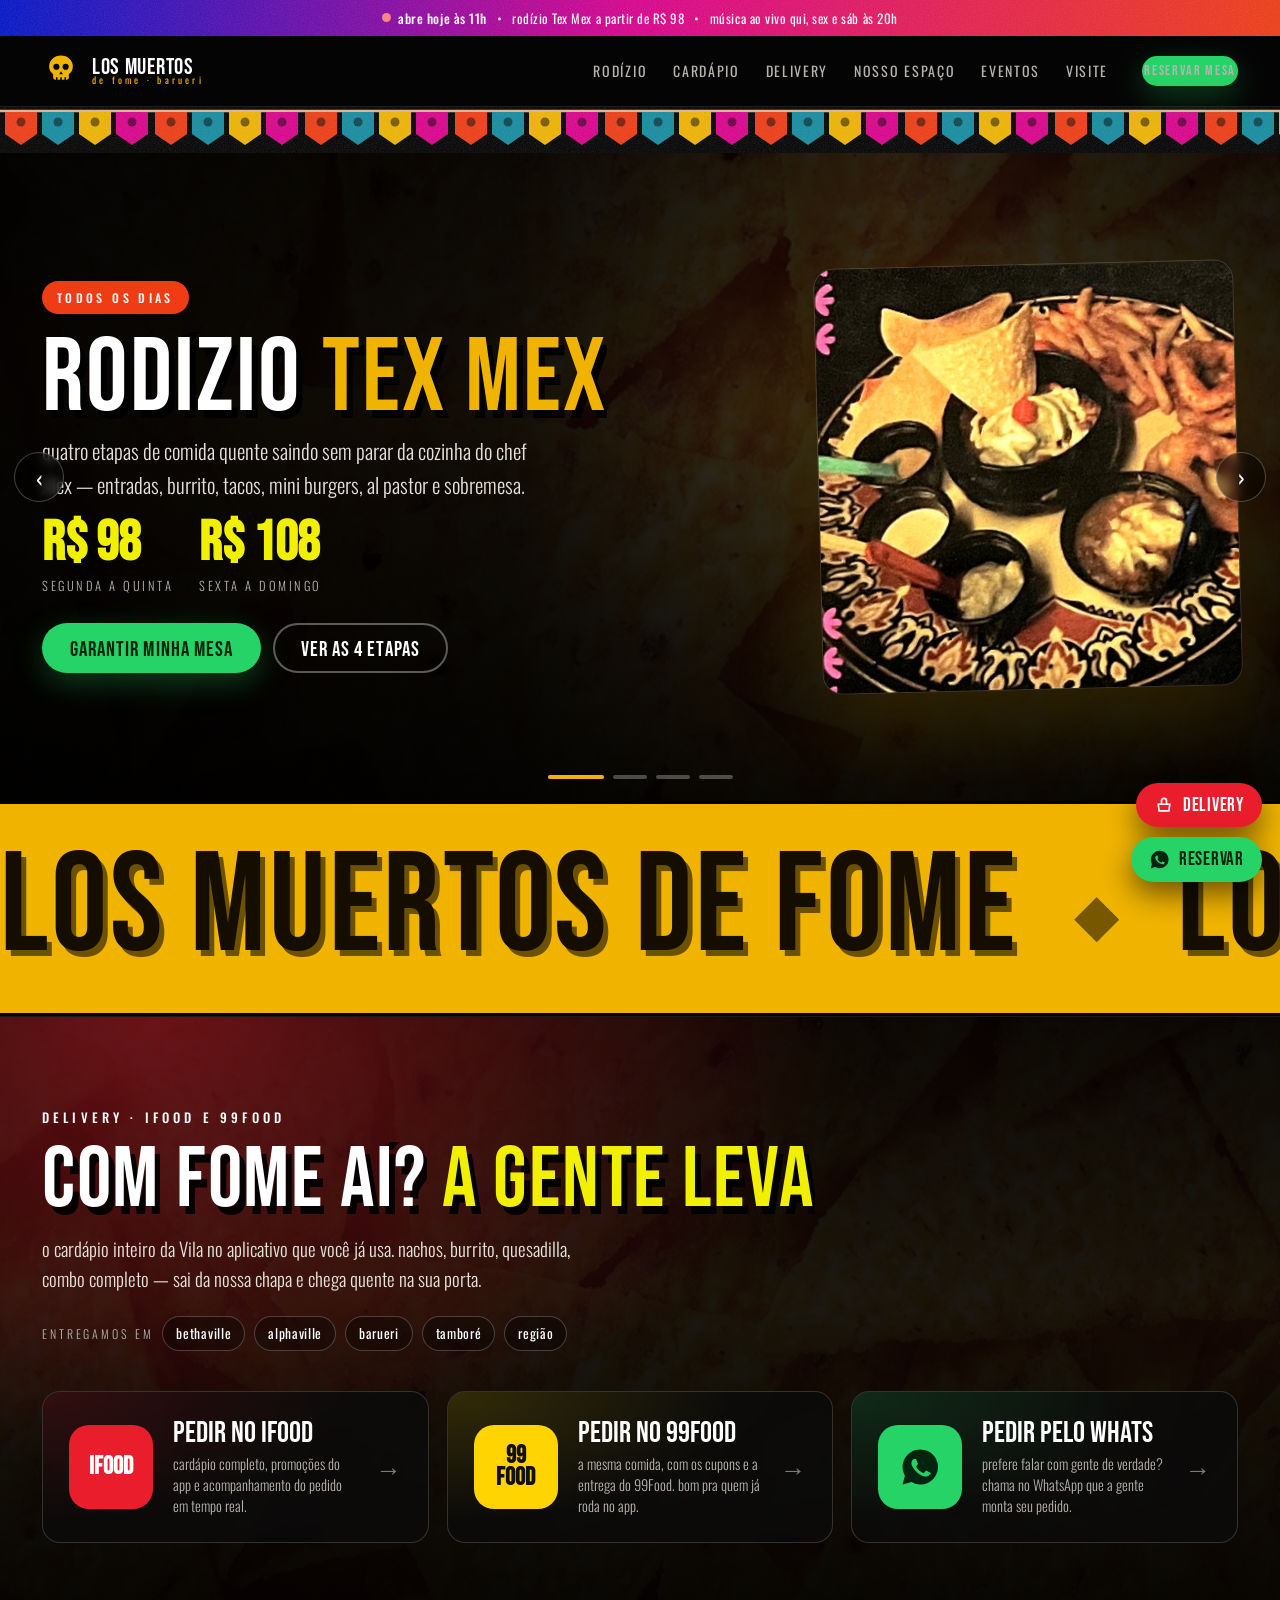
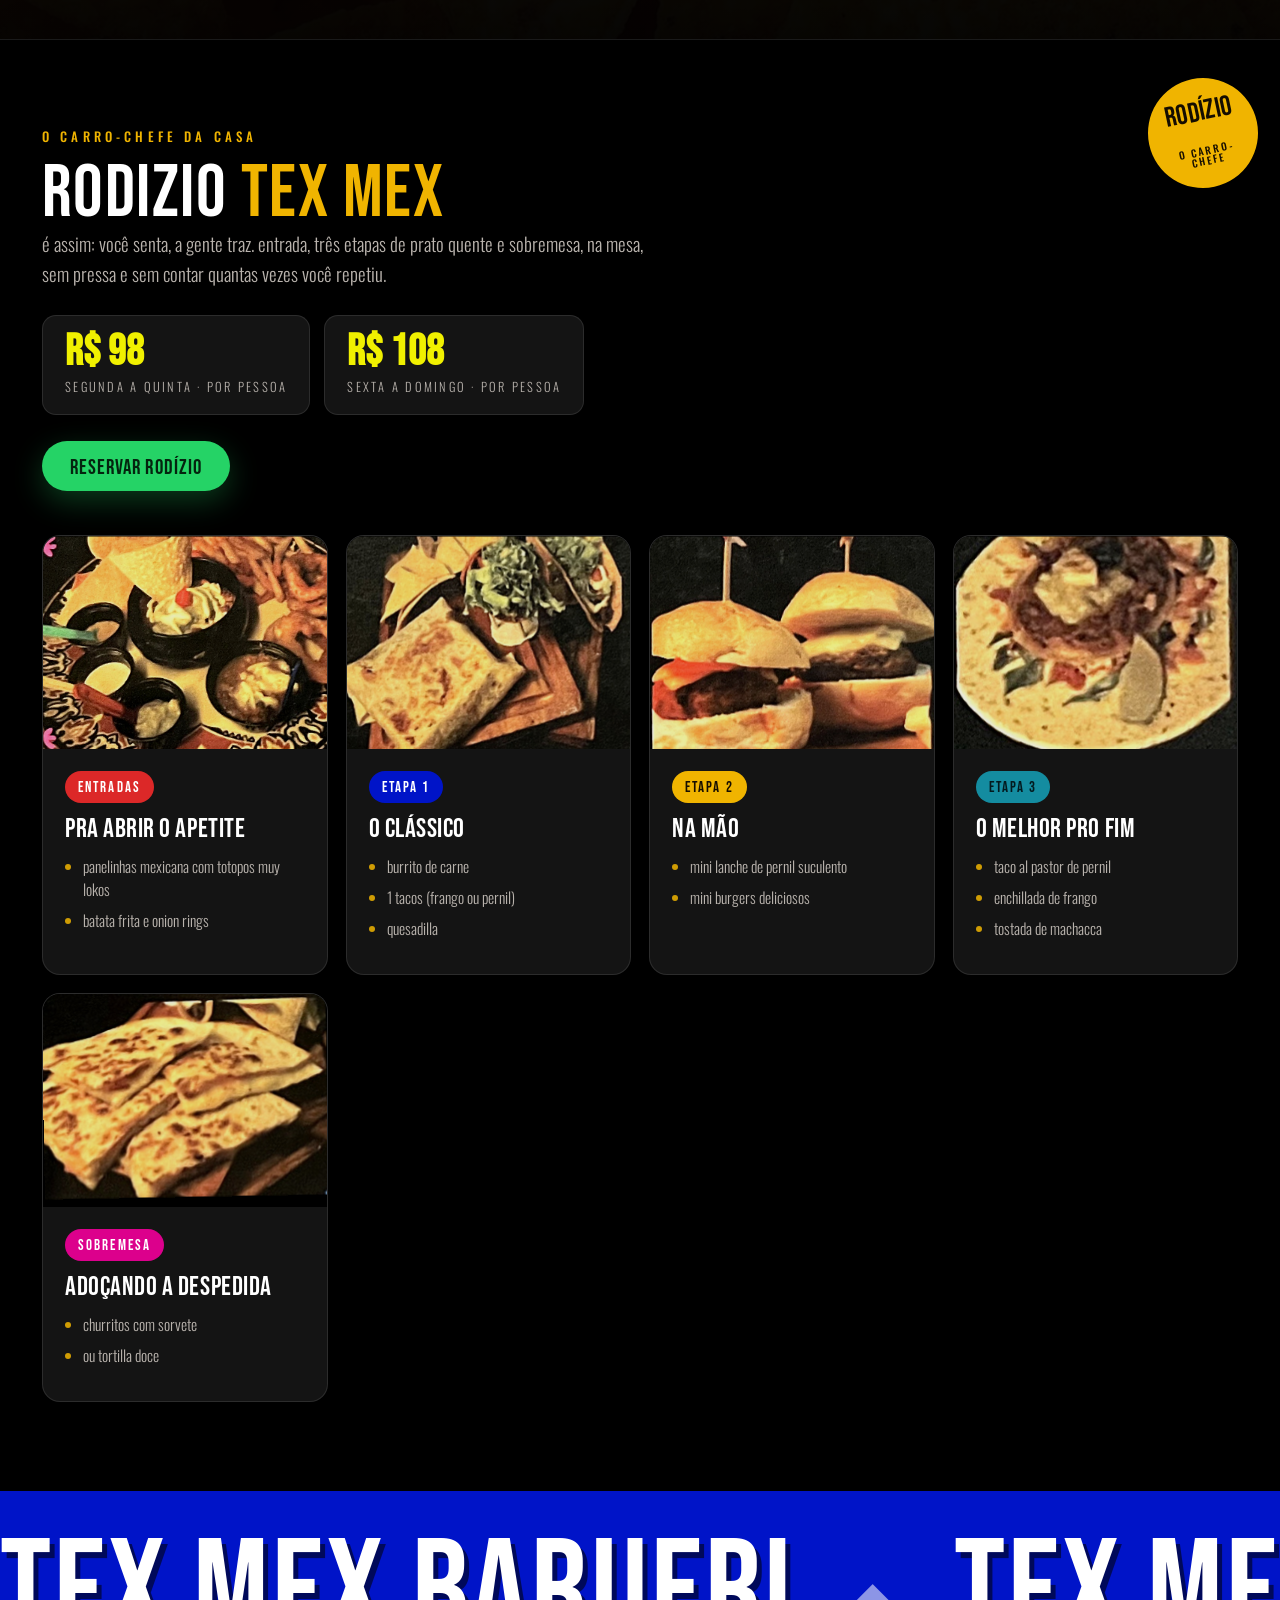
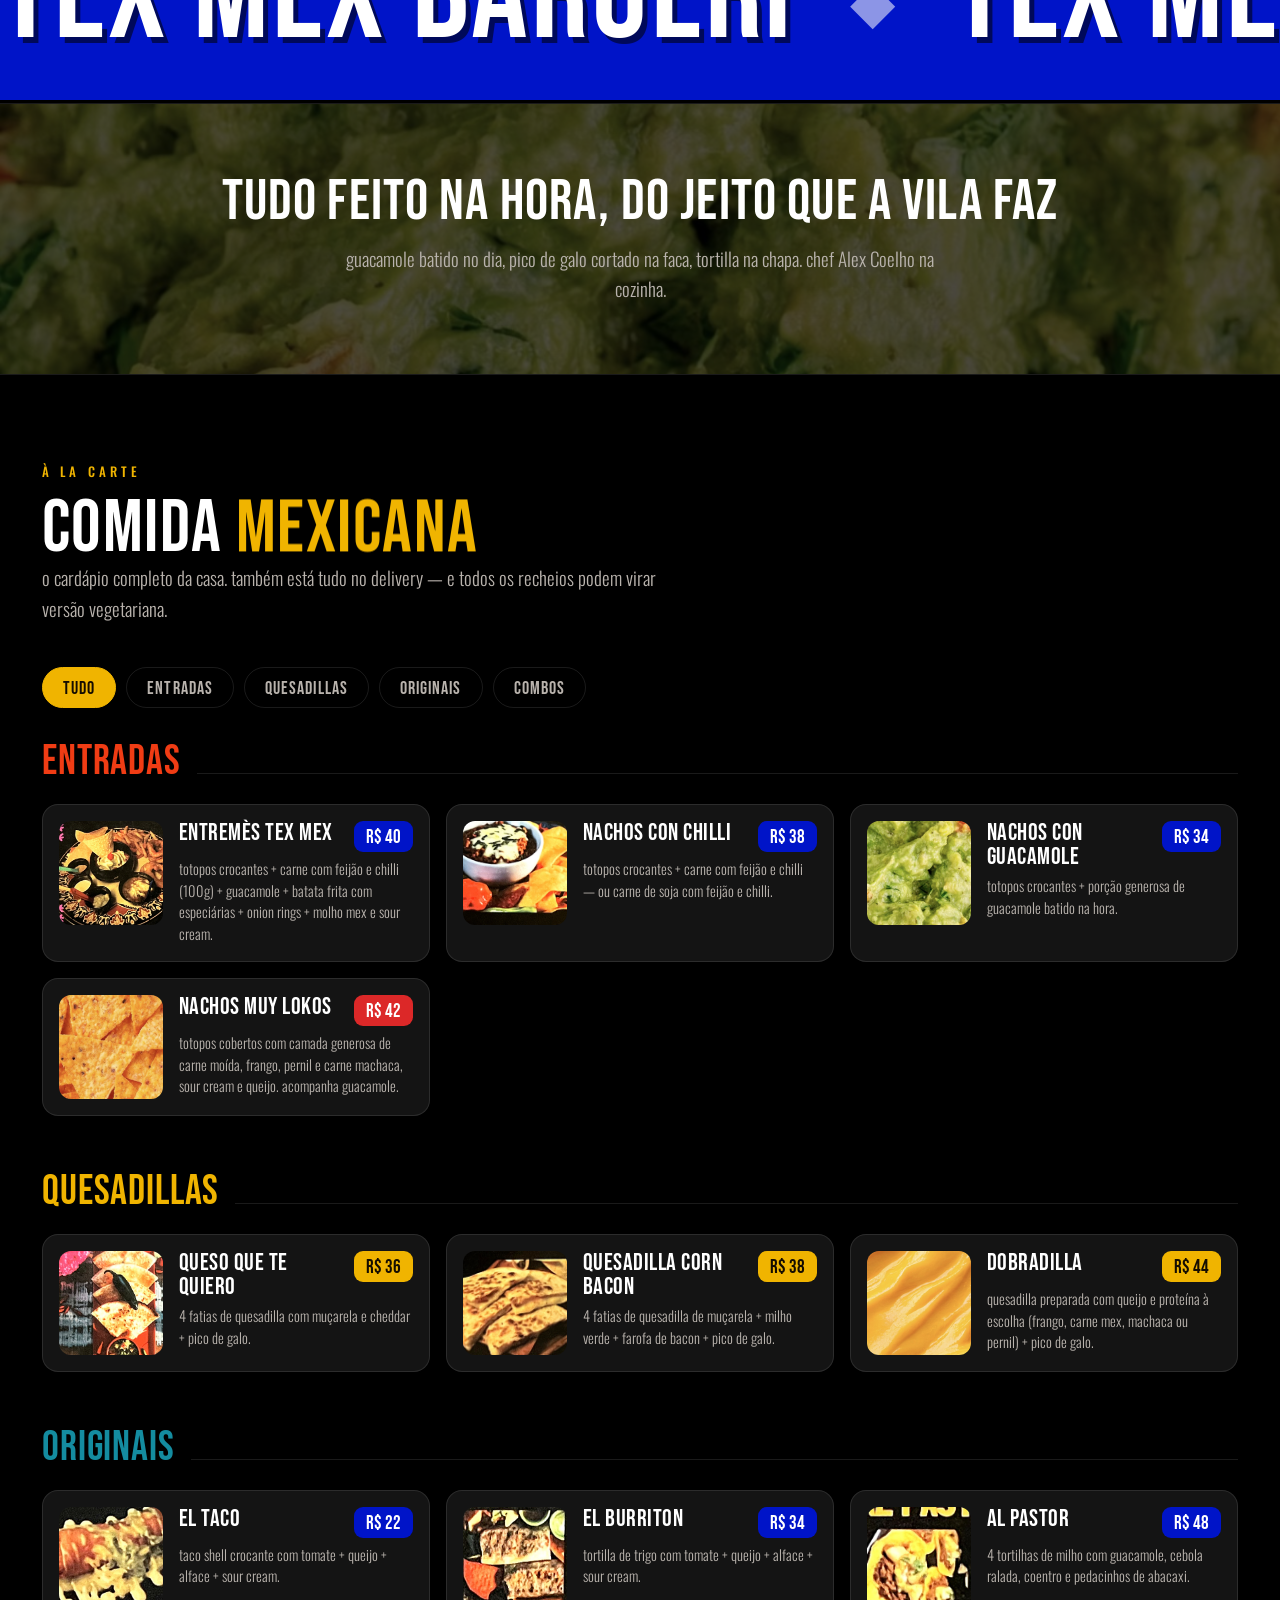
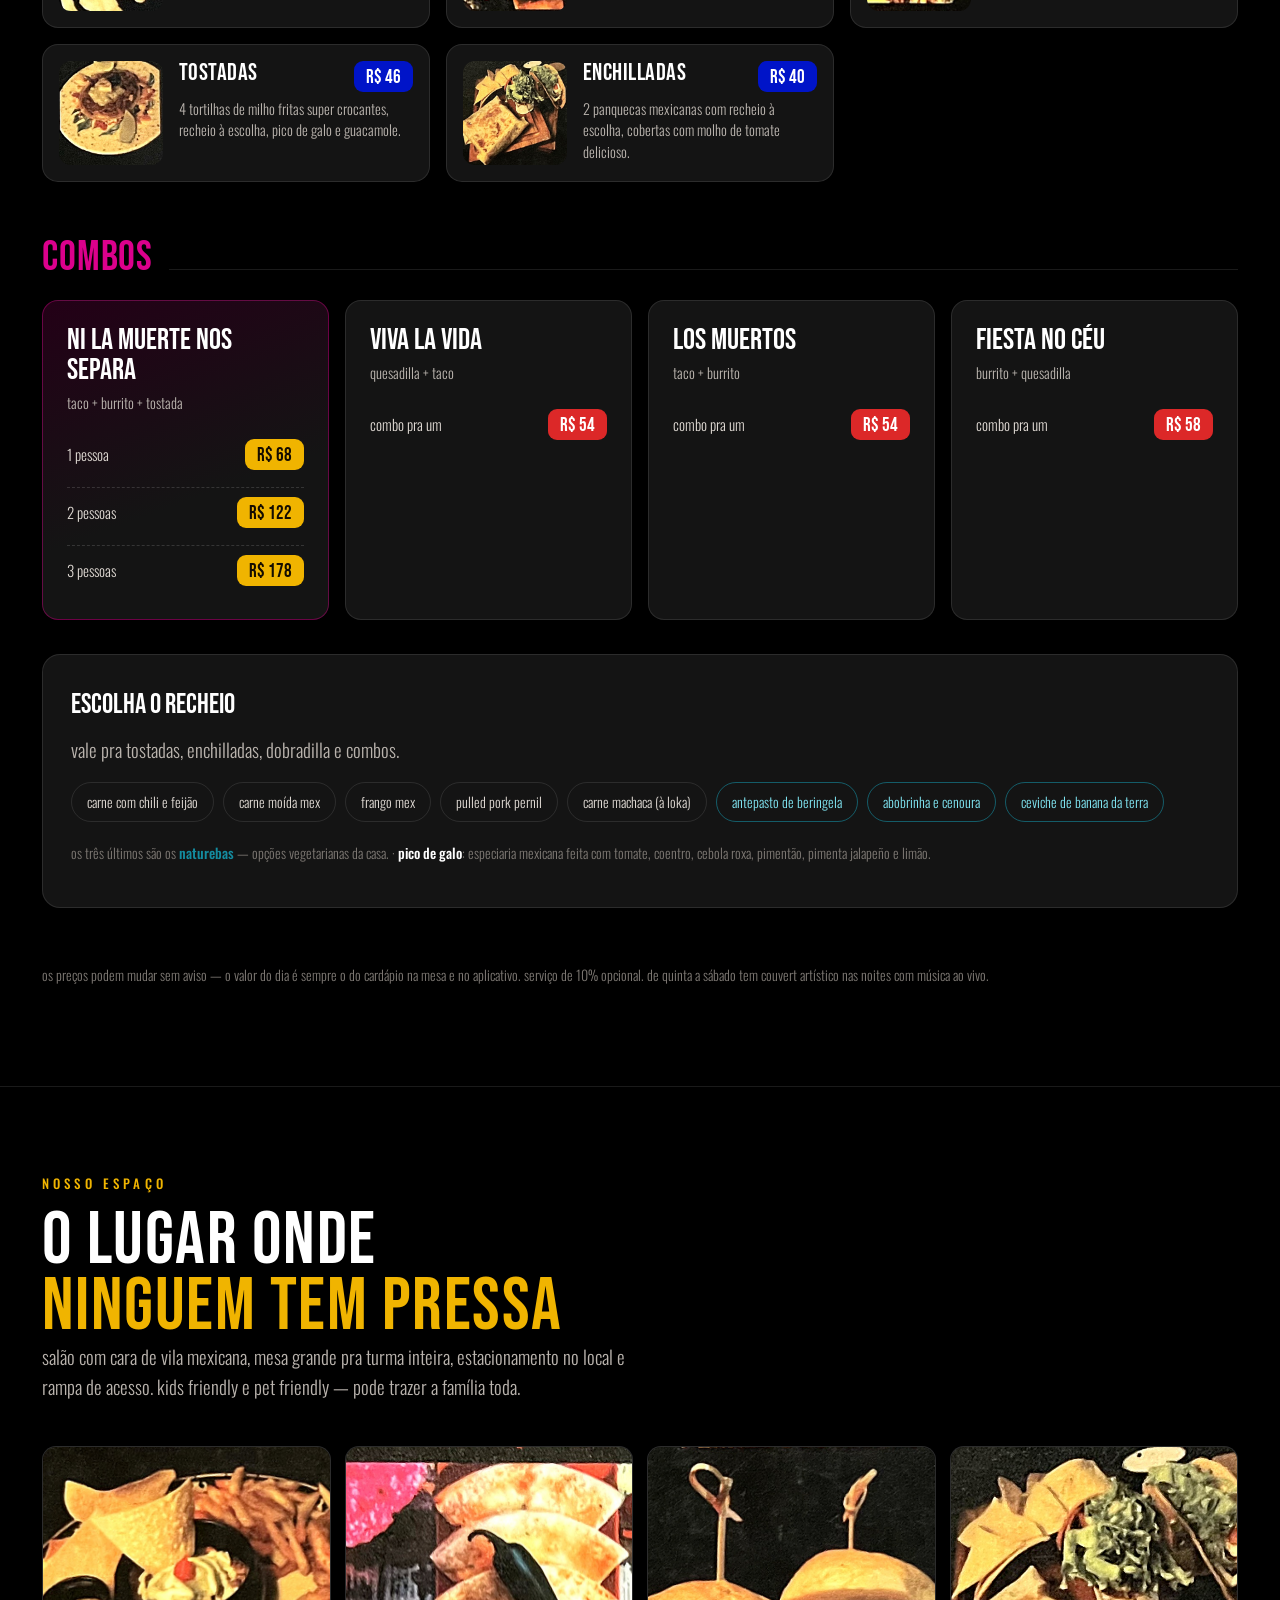
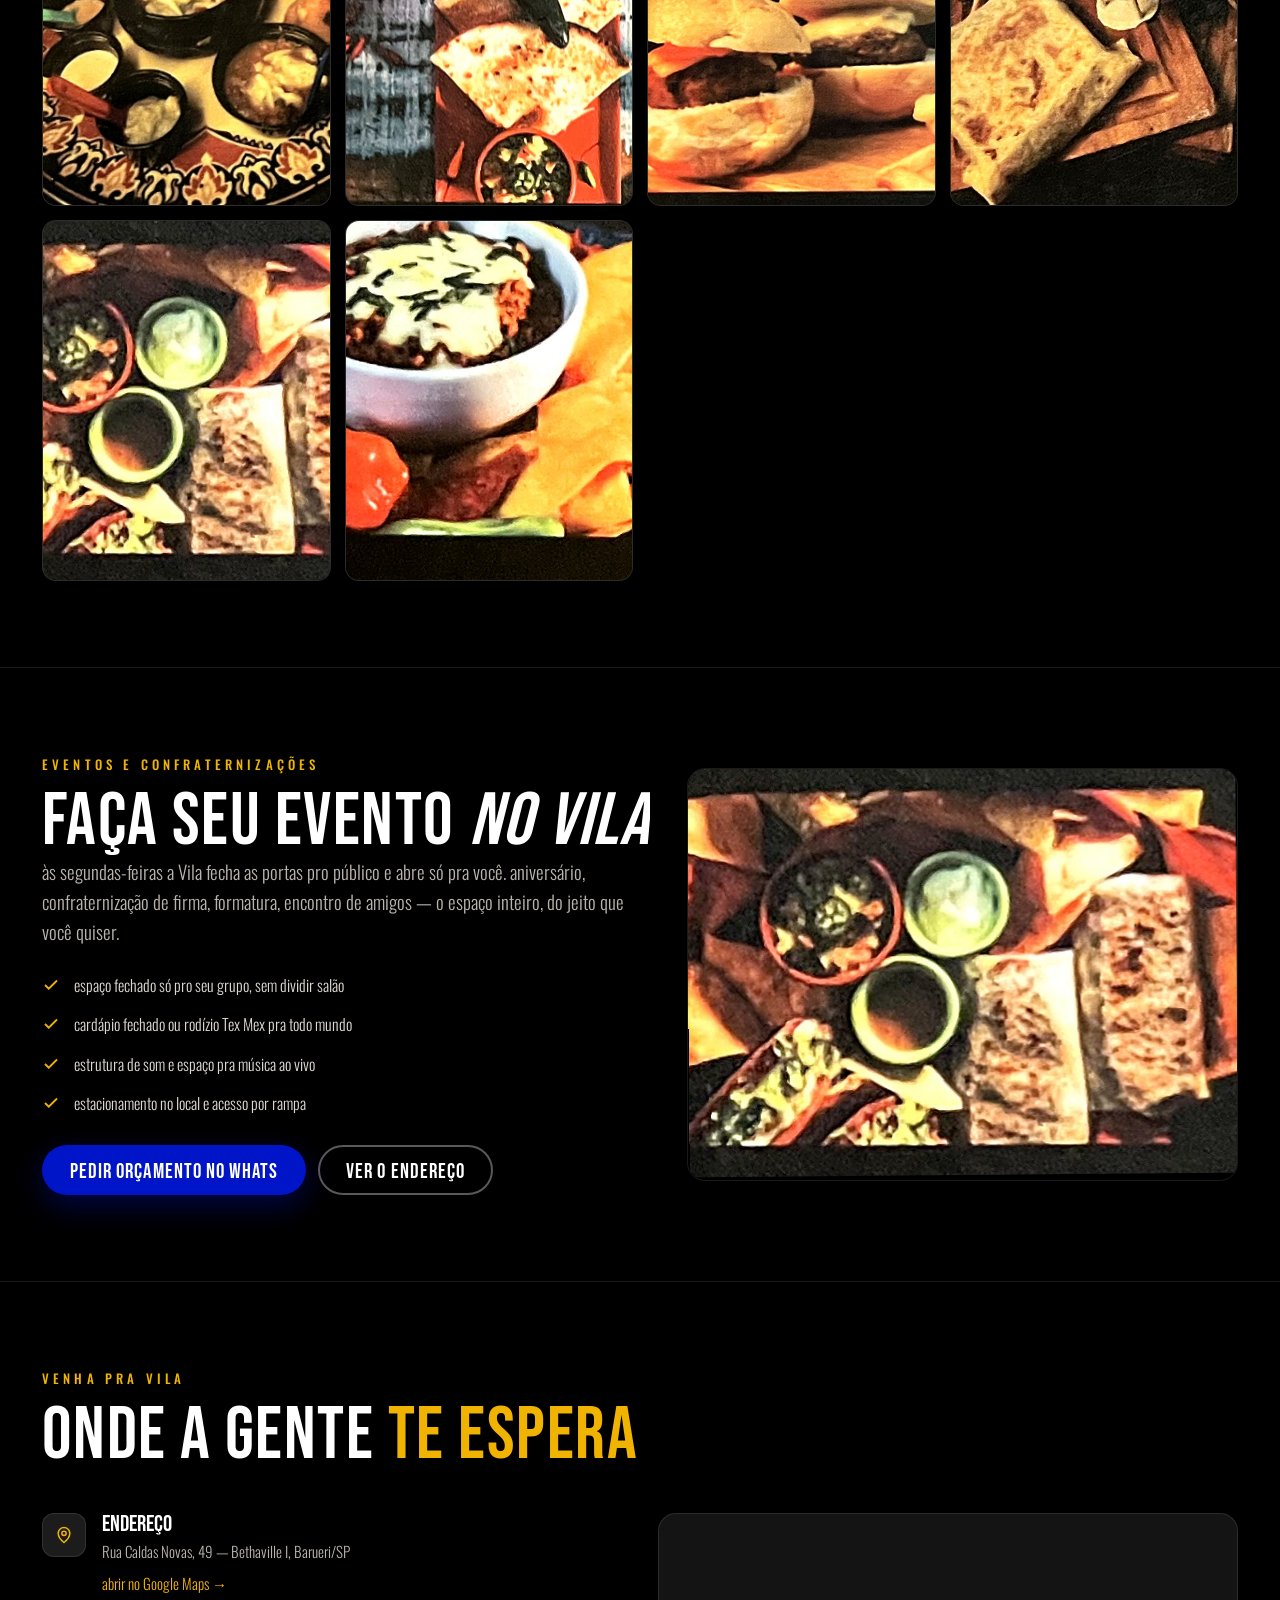
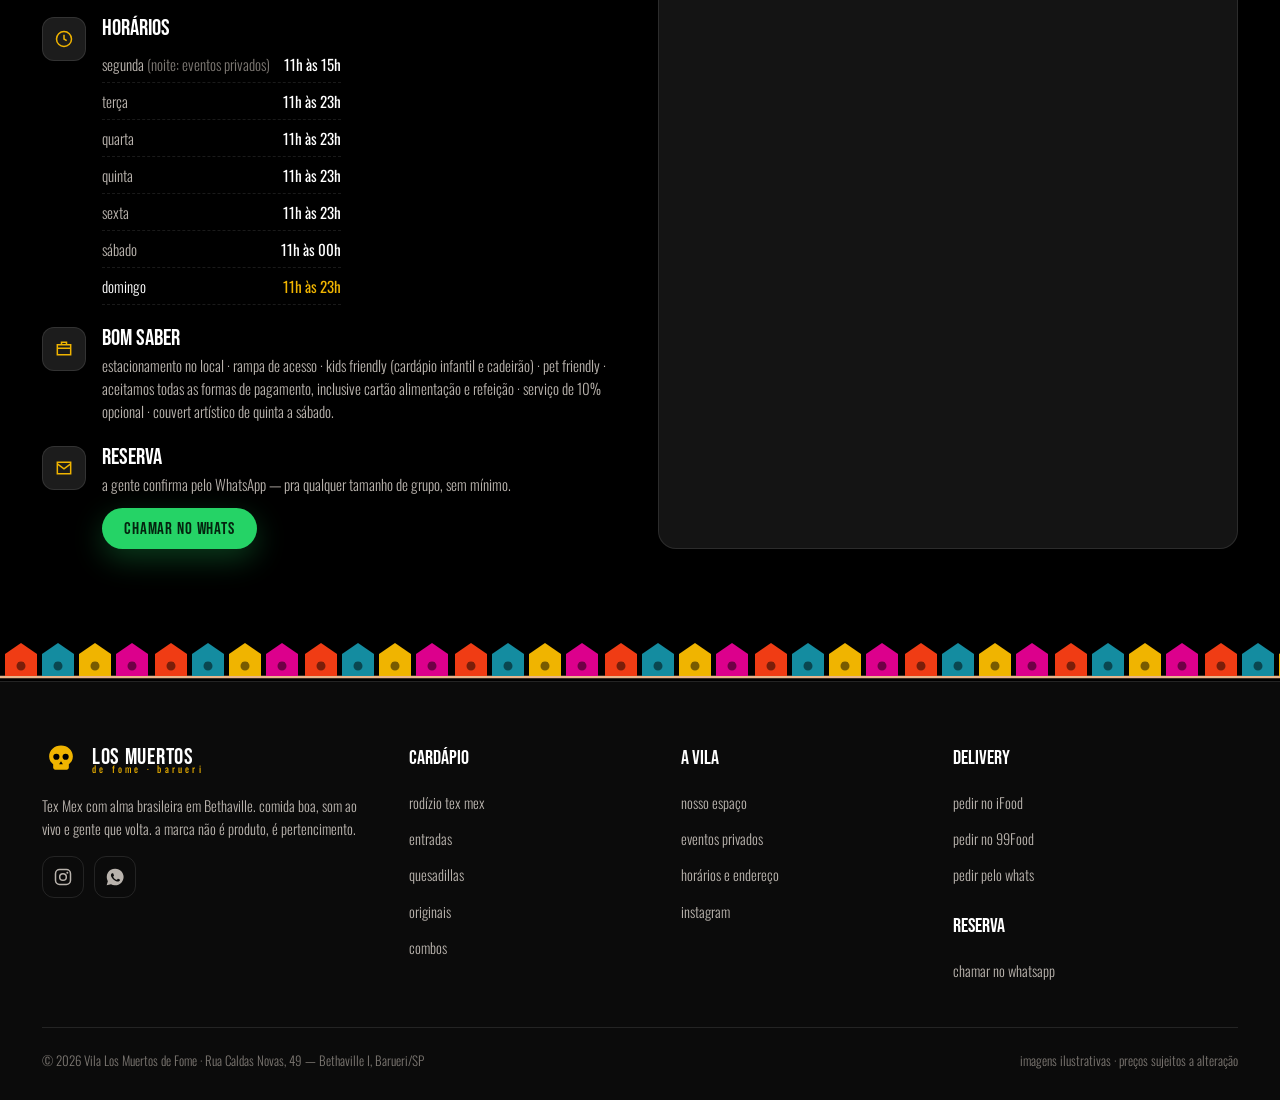
==== site/index.html @ c3516854 "Adiciona movimento no site inspirado no gelatolaboca Sem libs novas — CSS + IntersectionObserver + r" ====
<!doctype html>
<html lang="pt-BR">
<head>
<meta charset="utf-8">
<meta name="viewport" content="width=device-width, initial-scale=1">
<title>Vila Los Muertos de Fome — Tex Mex BR em Bethaville, Barueri</title>
<meta name="description" content="Rodízio Tex Mex, tacos, quesadillas, burritos e nachos em Bethaville, Barueri. Música ao vivo quinta, sexta e sábado. Delivery no iFood e 99Food. Reserva pelo WhatsApp.">
<meta name="theme-color" content="#000000">
<link rel="canonical" href="https://vilalosmuertosdefome.com.br/">

<meta property="og:type" content="restaurant">
<meta property="og:title" content="Vila Los Muertos de Fome — Tex Mex BR em Barueri">
<meta property="og:description" content="Rodízio Tex Mex a partir de R$ 98. Música ao vivo qui, sex e sáb. Delivery iFood e 99Food.">
<meta property="og:image" content="img/tex-nachos.jpg">
<meta property="og:locale" content="pt_BR">

<link rel="icon" href="data:image/svg+xml,%3Csvg xmlns='http://www.w3.org/2000/svg' viewBox='0 0 32 32'%3E%3Crect width='32' height='32' rx='7' fill='%23000'/%3E%3Cpath d='M16 5c-5 0-9 3.6-9 8.4 0 2.8 1.4 4.6 3 5.7v2.4c0 .8.6 1.5 1.5 1.5h9c.9 0 1.5-.7 1.5-1.5v-2.4c1.6-1.1 3-2.9 3-5.7C25 8.6 21 5 16 5z' fill='%23F0B400'/%3E%3Ccircle cx='12.4' cy='13' r='2.3' fill='%23000'/%3E%3Ccircle cx='19.6' cy='13' r='2.3' fill='%23000'/%3E%3Cpath d='M16 16.4l1.4 2.2h-2.8z' fill='%23000'/%3E%3C/svg%3E">

<link rel="preconnect" href="https://fonts.googleapis.com">
<link rel="preconnect" href="https://fonts.gstatic.com" crossorigin>
<link href="https://fonts.googleapis.com/css2?family=Bebas+Neue&family=Oswald:wght@300;400;500;600&display=swap" rel="stylesheet">
<link rel="stylesheet" href="css/styles.css">

<script type="application/ld+json">
{
  "@context":"https://schema.org",
  "@type":"Restaurant",
  "name":"Vila Los Muertos de Fome",
  "servesCuisine":["Tex-Mex","Mexicana","Brasileira"],
  "priceRange":"$$",
  "address":{"@type":"PostalAddress","streetAddress":"Rua Caldas Novas, 49","addressLocality":"Barueri","addressRegion":"SP","addressCountry":"BR","neighborhood":"Bethaville I"},
  "openingHoursSpecification":[
    {"@type":"OpeningHoursSpecification","dayOfWeek":["Tuesday","Wednesday","Thursday","Friday","Sunday"],"opens":"11:00","closes":"23:00"},
    {"@type":"OpeningHoursSpecification","dayOfWeek":"Saturday","opens":"11:00","closes":"00:00"},
    {"@type":"OpeningHoursSpecification","dayOfWeek":"Monday","opens":"11:00","closes":"15:00"}
  ],
  "acceptsReservations":"True",
  "sameAs":["https://www.instagram.com/vilalosmuertosdefome/"]
}
</script>
</head>

<body>

<!-- ===================== barra de aviso ===================== -->
<div class="topbar">
  <div class="topbar__in wrap">
    <span class="status" id="status" data-aberto="1"><i class="bolinha"></i><span id="statusTxt">carregando horário…</span></span>
    <span class="sep-1" aria-hidden="true">•</span>
    <span>rodízio Tex Mex a partir de R$ 98</span>
    <span class="sep-2" aria-hidden="true">•</span>
    <span class="promo-2">música ao vivo qui, sex e sáb às 20h</span>
  </div>
</div>

<!-- ===================== navegação ===================== -->
<header class="nav">
  <div class="nav__in wrap">
    <a class="marca" href="#topo" aria-label="Vila Los Muertos de Fome — início">
      <svg class="marca__cranio" viewBox="0 0 32 32" aria-hidden="true">
        <path d="M16 3c-5.6 0-10 4-10 9.3 0 3.1 1.6 5.2 3.4 6.4v2.8c0 1 .8 1.8 1.8 1.8h9.6c1 0 1.8-.8 1.8-1.8v-2.8c1.8-1.2 3.4-3.3 3.4-6.4C26 7 21.6 3 16 3z" fill="#F0B400"/>
        <circle cx="12.1" cy="12.4" r="2.6" fill="#000"/><circle cx="19.9" cy="12.4" r="2.6" fill="#000"/>
        <path d="M16 16.2l1.6 2.6h-3.2z" fill="#000"/>
        <path d="M12.4 21.2v2.4M16 21.2v2.4M19.6 21.2v2.4" stroke="#000" stroke-width="1.3"/>
      </svg>
      <span class="marca__txt"><b>los muertos</b><span>de fome · barueri</span></span>
    </a>

    <button class="burger" id="burger" aria-expanded="false" aria-controls="menuNav" aria-label="abrir menu">
      <span></span><span></span><span></span>
    </button>

    <nav class="nav__links" id="menuNav">
      <a href="#rodizio">rodízio</a>
      <a href="#cardapio">cardápio</a>
      <a href="#delivery">delivery</a>
      <a href="#espaco">nosso espaço</a>
      <a href="#eventos">eventos</a>
      <a href="#visite">visite</a>
      <a class="btn btn--zap btn--sm nav__cta" data-zap="reserva">reservar mesa</a>
    </nav>
  </div>
</header>
<div class="picado" aria-hidden="true"></div>

<main id="topo">

<!-- ===================== carrossel ===================== -->
<section class="carrossel" id="carrossel" aria-roledescription="carrossel" aria-label="destaques da Vila">
  <div class="slides" id="slides">

    <!-- slide 1 · rodízio -->
    <article class="slide" data-cor="ouro" aria-roledescription="slide" aria-label="1 de 4: rodízio Tex Mex">
      <div class="slide__bg"><img src="img/1.jpg" alt="" width="1320" height="620" fetchpriority="high"></div>
      <div class="slide__in wrap">
        <div class="slide__grid">
          <div>
            <span class="slide__tag" style="background:var(--laranja)">todos os dias</span>
            <h2 class="palavra-holder">rodízio <em>tex mex</em></h2>
            <p class="slide__sub">quatro etapas de comida quente saindo sem parar da cozinha do chef Alex — entradas, burrito, tacos, mini burgers, al pastor e sobremesa.</p>
            <div class="slide__preco">
              <div class="preco-bloco"><b>R$ 98</b><span>segunda a quinta</span></div>
              <div class="preco-bloco"><b>R$ 108</b><span>sexta a domingo</span></div>
            </div>
            <div class="slide__acoes">
              <a class="btn btn--zap" data-zap="rodizio">garantir minha mesa</a>
              <a class="btn btn--fantasma" href="#rodizio">ver as 4 etapas</a>
            </div>
          </div>
          <figure class="slide__foto"><img class="tilt" data-tilt=".5" src="img/2.jpg" alt="panelinhas mexicanas com totopos, batata frita e onion rings" width="756" height="766" loading="eager"></figure>
        </div>
      </div>
    </article>

    <!-- slide 2 · delivery -->
    <article class="slide" data-cor="vermelho" aria-roledescription="slide" aria-label="2 de 4: delivery">
      <div class="slide__bg"><img src="img/3.jpg" alt="" width="1320" height="620" loading="lazy"></div>
      <div class="slide__in wrap">
        <div class="slide__grid">
          <div>
            <span class="slide__tag" style="background:var(--ifood)">chega quentinho aí</span>
            <h2 class="palavra-holder">a vila <em>vai até você</em></h2>
            <p class="slide__sub">nachos, burrito, quesadilla e combo completo no iFood e no 99Food. sem sair do sofá, sem perder o sabor.</p>
            <div class="slide__acoes">
              <a class="btn" style="background:var(--ifood);color:#fff" data-link="ifood" target="_blank" rel="noopener">pedir no iFood</a>
              <a class="btn" style="background:var(--99);color:#111" data-link="food99" target="_blank" rel="noopener">pedir no 99Food</a>
            </div>
          </div>
          <figure class="slide__foto"><img class="tilt" data-tilt=".5" src="img/4.jpg" alt="mini burgers da Vila" width="719" height="839" loading="lazy"></figure>
        </div>
      </div>
    </article>

    <!-- slide 3 · música ao vivo -->
    <article class="slide" data-cor="magenta" aria-roledescription="slide" aria-label="3 de 4: música ao vivo">
      <div class="slide__bg"><img src="img/5.jpg" alt="" width="1320" height="620" loading="lazy"></div>
      <div class="slide__in wrap">
        <div class="slide__grid">
          <div>
            <span class="slide__tag" style="background:var(--magenta)">quinta, sexta e sábado · 20h</span>
            <h2 class="palavra-holder">música <em>ao vivo</em></h2>
            <p class="slide__sub">a semana termina com som na Vila — banda, samba e stand-up em noites selecionadas. mesa boa acaba cedo, então chega cedo.</p>
            <div class="slide__acoes">
              <a class="btn btn--zap" data-zap="reserva">reservar pra noite do show</a>
              <a class="btn btn--fantasma" data-link="instagram" target="_blank" rel="noopener">ver a programação</a>
            </div>
          </div>
          <figure class="slide__foto"><img class="tilt" data-tilt=".5" src="img/6.jpg" alt="tacos e burrito de carne" width="667" height="643" loading="lazy"></figure>
        </div>
      </div>
    </article>

    <!-- slide 4 · eventos -->
    <article class="slide" data-cor="azul" aria-roledescription="slide" aria-label="4 de 4: faça seu evento na Vila">
      <div class="slide__bg"><img src="img/7.jpg" alt="" width="1320" height="620" loading="lazy"></div>
      <div class="slide__in wrap">
        <div class="slide__grid">
          <div>
            <span class="slide__tag" style="background:var(--azul)">segundas-feiras</span>
            <h2 class="palavra-holder">faça seu evento <em>no vila</em></h2>
            <p class="slide__sub">aniversário, confraternização da firma, encontro de amigos: a Vila fecha só pra você às segundas. cardápio fechado, som e o espaço inteiro na sua mão.</p>
            <div class="slide__acoes">
              <a class="btn btn--azul" data-zap="evento">pedir orçamento</a>
              <a class="btn btn--fantasma" href="#eventos">como funciona</a>
            </div>
          </div>
          <figure class="slide__foto"><img class="tilt" data-tilt=".5" src="img/8.jpg" alt="combo completo com taco, burrito e tostada" width="764" height="436" loading="lazy"></figure>
        </div>
      </div>
    </article>

  </div>

  <div class="setas">
    <button class="seta" id="ant" aria-label="destaque anterior">&#8249;</button>
    <button class="seta" id="prox" aria-label="próximo destaque">&#8250;</button>
  </div>
  <div class="pontos" id="pontos" role="tablist" aria-label="escolher destaque"></div>
</section>

<!-- ===================== marquee 1 · muertos de fome ===================== -->
<div class="marquee marquee--ouro" aria-hidden="true">
  <div class="marquee__trilho">
    <span>los muertos de fome</span><span>los muertos de fome</span>
    <span>los muertos de fome</span><span>los muertos de fome</span>
    <span>los muertos de fome</span><span>los muertos de fome</span>
  </div>
</div>

<!-- ===================== delivery ===================== -->
<section class="delivery" id="delivery">
  <img class="delivery__bg" src="img/9.jpg" alt="" loading="lazy">
  <div class="wrap delivery__in">
    <div class="delivery__topo rev">
      <span class="olho" style="color:#fff">delivery · iFood e 99Food</span>
      <h2 class="palavra-holder">com fome aí? <em>a gente leva</em></h2>
      <p class="lead" style="color:#e8e2dc;max-width:56ch">o cardápio inteiro da Vila no aplicativo que você já usa. nachos, burrito, quesadilla, combo completo — sai da nossa chapa e chega quente na sua porta.</p>
      <div class="regioes">
        <span>entregamos em</span>
        <b>bethaville</b><b>alphaville</b><b>barueri</b><b>tamboré</b><b>região</b>
      </div>
    </div>

    <div class="apps">
      <a class="app app--ifood rev" data-link="ifood" target="_blank" rel="noopener">
        <span class="app__logo"><b>iFood</b></span>
        <span class="app__txt">
          <strong>pedir no iFood</strong>
          <span>cardápio completo, promoções do app e acompanhamento do pedido em tempo real.</span>
        </span>
        <span class="app__seta" aria-hidden="true">&#8594;</span>
      </a>

      <a class="app app--99 rev" data-link="food99" target="_blank" rel="noopener">
        <span class="app__logo"><b>99<br>food</b></span>
        <span class="app__txt">
          <strong>pedir no 99Food</strong>
          <span>a mesma comida, com os cupons e a entrega do 99Food. bom pra quem já roda no app.</span>
        </span>
        <span class="app__seta" aria-hidden="true">&#8594;</span>
      </a>

      <a class="app app--zap rev" data-zap="delivery">
        <span class="app__logo">
          <svg width="42" height="42" viewBox="0 0 24 24" fill="#04240f"><path d="M12 2a10 10 0 00-8.6 15L2 22l5.2-1.4A10 10 0 1012 2zm5.6 14.2c-.2.6-1.2 1.2-1.7 1.2-.5.1-1 .1-1.7-.1-.4-.1-.9-.3-1.5-.6-2.7-1.2-4.4-3.9-4.5-4.1-.1-.2-1.1-1.4-1.1-2.7 0-1.3.7-1.9 1-2.2.2-.3.5-.3.7-.3h.5c.2 0 .4 0 .6.5s.8 1.9.8 2c.1.2.1.3 0 .5s-.2.4-.3.5l-.4.5c-.1.1-.3.3-.1.6.2.3.7 1.2 1.6 2 1.1 1 2 1.3 2.3 1.4.3.1.4.1.6-.1l.8-1c.2-.2.3-.2.6-.1l1.8.9c.3.1.4.2.5.3 0 .1 0 .5-.2 1z"/></svg>
        </span>
        <span class="app__txt">
          <strong>pedir pelo whats</strong>
          <span>prefere falar com gente de verdade? chama no WhatsApp que a gente monta seu pedido.</span>
        </span>
        <span class="app__seta" aria-hidden="true">&#8594;</span>
      </a>
    </div>
  </div>
</section>

<!-- ===================== rodízio ===================== -->
<section class="secao rodizio" id="rodizio" style="position:relative">
  <span class="selo selo--ouro" style="top:38px;right:22px" aria-hidden="true"><b>Rodízio</b><span>o carro-chefe</span></span>
  <div class="wrap">
    <div class="cab rev">
      <span class="olho">o carro-chefe da casa</span>
      <h2 class="palavra-holder">rodízio <em>tex mex</em></h2>
      <p class="lead">é assim: você senta, a gente traz. entrada, três etapas de prato quente e sobremesa, na mesa, sem pressa e sem contar quantas vezes você repetiu.</p>
      <div class="rodizio__preco">
        <div class="tag-preco"><b>R$ 98</b><span>segunda a quinta · por pessoa</span></div>
        <div class="tag-preco"><b>R$ 108</b><span>sexta a domingo · por pessoa</span></div>
      </div>
      <div style="margin-top:26px"><a class="btn btn--zap" data-zap="rodizio">reservar rodízio</a></div>
    </div>

    <div class="etapas">
      <article class="etapa etapa--1 rev">
        <div class="etapa__foto"><img class="tilt" data-tilt=".7" src="img/10.jpg" alt="panelinhas mexicanas com totopos" loading="lazy"></div>
        <div class="etapa__corpo">
          <span class="etapa__n">entradas</span>
          <h3>pra abrir o apetite</h3>
          <ul>
            <li>panelinhas mexicana com totopos muy lokos</li>
            <li>batata frita e onion rings</li>
          </ul>
        </div>
      </article>

      <article class="etapa etapa--2 rev">
        <div class="etapa__foto"><img class="tilt" data-tilt=".7" src="img/11.jpg" alt="burrito de carne e tacos" loading="lazy"></div>
        <div class="etapa__corpo">
          <span class="etapa__n">etapa 1</span>
          <h3>o clássico</h3>
          <ul>
            <li>burrito de carne</li>
            <li>1 tacos (frango ou pernil)</li>
            <li>quesadilla</li>
          </ul>
        </div>
      </article>

      <article class="etapa etapa--3 rev">
        <div class="etapa__foto"><img class="tilt" data-tilt=".7" src="img/12.jpg" alt="mini burgers e mini lanche de pernil" loading="lazy"></div>
        <div class="etapa__corpo">
          <span class="etapa__n">etapa 2</span>
          <h3>na mão</h3>
          <ul>
            <li>mini lanche de pernil suculento</li>
            <li>mini burgers deliciosos</li>
          </ul>
        </div>
      </article>

      <article class="etapa etapa--4 rev">
        <div class="etapa__foto"><img class="tilt" data-tilt=".7" src="img/13.jpg" alt="tostada de machacca" loading="lazy"></div>
        <div class="etapa__corpo">
          <span class="etapa__n">etapa 3</span>
          <h3>o melhor pro fim</h3>
          <ul>
            <li>taco al pastor de pernil</li>
            <li>enchillada de frango</li>
            <li>tostada de machacca</li>
          </ul>
        </div>
      </article>

      <article class="etapa etapa--5 rev">
        <div class="etapa__foto"><img class="tilt" data-tilt=".7" src="img/14.jpg" alt="sobremesa da casa" loading="lazy"></div>
        <div class="etapa__corpo">
          <span class="etapa__n">sobremesa</span>
          <h3>adoçando a despedida</h3>
          <ul>
            <li>churritos com sorvete</li>
            <li>ou tortilla doce</li>
          </ul>
        </div>
      </article>
    </div>
  </div>
</section>

<!-- ===================== marquee 2 · tex mex ===================== -->
<div class="marquee marquee--azul" aria-hidden="true">
  <div class="marquee__trilho">
    <span>tex mex barueri</span><span>tex mex barueri</span>
    <span>tex mex barueri</span><span>tex mex barueri</span>
    <span>tex mex barueri</span><span>tex mex barueri</span>
  </div>
</div>

<!-- ===================== faixa textura ===================== -->
<section class="faixa-tex" aria-hidden="false">
  <img src="img/15.jpg" alt="" loading="lazy">
  <div class="wrap" style="text-align:center">
    <h2 style="font-size:clamp(30px,5vw,58px)">tudo feito na hora, do jeito que a vila faz</h2>
    <p class="lead" style="margin:14px auto 0">guacamole batido no dia, pico de galo cortado na faca, tortilla na chapa. chef Alex Coelho na cozinha.</p>
  </div>
</section>

<!-- ===================== cardápio ===================== -->
<section class="secao" id="cardapio">
  <div class="wrap">
    <div class="cab rev">
      <span class="olho">à la carte</span>
      <h2 class="palavra-holder">comida <em>mexicana</em></h2>
      <p class="lead">o cardápio completo da casa. também está tudo no delivery — e todos os recheios podem virar versão vegetariana.</p>
    </div>

    <div class="filtros rev" role="group" aria-label="filtrar cardápio">
      <button class="filtro" data-f="todos" aria-pressed="true">tudo</button>
      <button class="filtro" data-f="entradas" aria-pressed="false">entradas</button>
      <button class="filtro" data-f="quesadillas" aria-pressed="false">quesadillas</button>
      <button class="filtro" data-f="originais" aria-pressed="false">originais</button>
      <button class="filtro" data-f="combos" aria-pressed="false">combos</button>
    </div>

    <!-- entradas -->
    <div class="grupo rev" data-g="entradas">
      <div class="grupo__cab"><h3 style="color:var(--laranja)">entradas</h3><i></i></div>
      <div class="itens">
        <article class="item">
          <div class="item__foto"><img src="img/16.jpg" alt="entremès tex mex" loading="lazy"></div>
          <div class="item__txt">
            <div class="item__topo"><h4>entremès tex mex</h4><span class="preco">R$ 40</span></div>
            <p>totopos crocantes + carne com feijão e chilli (100g) + guacamole + batata frita com especiárias + onion rings + molho mex e sour cream.</p>
          </div>
        </article>
        <article class="item">
          <div class="item__foto"><img src="img/17.jpg" alt="nachos con chilli" loading="lazy"></div>
          <div class="item__txt">
            <div class="item__topo"><h4>nachos con chilli</h4><span class="preco">R$ 38</span></div>
            <p>totopos crocantes + carne com feijão e chilli — ou carne de soja com feijão e chilli.</p>
          </div>
        </article>
        <article class="item">
          <div class="item__foto"><img src="img/18.jpg" alt="nachos con guacamole" loading="lazy"></div>
          <div class="item__txt">
            <div class="item__topo"><h4>nachos con guacamole</h4><span class="preco">R$ 34</span></div>
            <p>totopos crocantes + porção generosa de guacamole batido na hora.</p>
          </div>
        </article>
        <article class="item">
          <div class="item__foto"><img src="img/19.jpg" alt="nachos muy lokos" loading="lazy"></div>
          <div class="item__txt">
            <div class="item__topo"><h4>nachos muy lokos</h4><span class="preco preco--vermelho">R$ 42</span></div>
            <p>totopos cobertos com camada generosa de carne moída, frango, pernil e carne machaca, sour cream e queijo. acompanha guacamole.</p>
          </div>
        </article>
      </div>
    </div>

    <!-- quesadillas -->
    <div class="grupo rev" data-g="quesadillas">
      <div class="grupo__cab"><h3 style="color:var(--ouro)">quesadillas</h3><i></i></div>
      <div class="itens">
        <article class="item">
          <div class="item__foto"><img src="img/20.jpg" alt="queso que te quiero" loading="lazy"></div>
          <div class="item__txt">
            <div class="item__topo"><h4>queso que te quiero</h4><span class="preco preco--ouro">R$ 36</span></div>
            <p>4 fatias de quesadilla com muçarela e cheddar + pico de galo.</p>
          </div>
        </article>
        <article class="item">
          <div class="item__foto"><img src="img/21.jpg" alt="quesadilla corn bacon" loading="lazy"></div>
          <div class="item__txt">
            <div class="item__topo"><h4>quesadilla corn bacon</h4><span class="preco preco--ouro">R$ 38</span></div>
            <p>4 fatias de quesadilla de muçarela + milho verde + farofa de bacon + pico de galo.</p>
          </div>
        </article>
        <article class="item">
          <div class="item__foto"><img src="img/22.jpg" alt="dobradilla" loading="lazy"></div>
          <div class="item__txt">
            <div class="item__topo"><h4>dobradilla</h4><span class="preco preco--ouro">R$ 44</span></div>
            <p>quesadilla preparada com queijo e proteína à escolha (frango, carne mex, machaca ou pernil) + pico de galo.</p>
          </div>
        </article>
      </div>
    </div>

    <!-- originais -->
    <div class="grupo rev" data-g="originais">
      <div class="grupo__cab"><h3 style="color:var(--teal)">originais</h3><i></i></div>
      <div class="itens">
        <article class="item">
          <div class="item__foto"><img src="img/23.jpg" alt="el taco" loading="lazy"></div>
          <div class="item__txt">
            <div class="item__topo"><h4>el taco</h4><span class="preco">R$ 22</span></div>
            <p>taco shell crocante com tomate + queijo + alface + sour cream.</p>
          </div>
        </article>
        <article class="item">
          <div class="item__foto"><img src="img/24.jpg" alt="el burriton" loading="lazy"></div>
          <div class="item__txt">
            <div class="item__topo"><h4>el burriton</h4><span class="preco">R$ 34</span></div>
            <p>tortilla de trigo com tomate + queijo + alface + sour cream.</p>
          </div>
        </article>
        <article class="item">
          <div class="item__foto"><img src="img/25.jpg" alt="al pastor" loading="lazy"></div>
          <div class="item__txt">
            <div class="item__topo"><h4>al pastor</h4><span class="preco">R$ 48</span></div>
            <p>4 tortilhas de milho com guacamole, cebola ralada, coentro e pedacinhos de abacaxi.</p>
          </div>
        </article>
        <article class="item">
          <div class="item__foto"><img src="img/26.jpg" alt="tostadas" loading="lazy"></div>
          <div class="item__txt">
            <div class="item__topo"><h4>tostadas</h4><span class="preco">R$ 46</span></div>
            <p>4 tortilhas de milho fritas super crocantes, recheio à escolha, pico de galo e guacamole.</p>
          </div>
        </article>
        <article class="item">
          <div class="item__foto"><img src="img/27.jpg" alt="enchilladas" loading="lazy"></div>
          <div class="item__txt">
            <div class="item__topo"><h4>enchilladas</h4><span class="preco">R$ 40</span></div>
            <p>2 panquecas mexicanas com recheio à escolha, cobertas com molho de tomate delicioso.</p>
          </div>
        </article>
      </div>
    </div>

    <!-- combos -->
    <div class="grupo rev" data-g="combos">
      <div class="grupo__cab"><h3 style="color:var(--magenta)">combos</h3><i></i></div>
      <div class="combos">
        <article class="combo combo--destaque">
          <h4>ni la muerte nos separa</h4>
          <em>taco + burrito + tostada</em>
          <div class="combo__linhas">
            <div class="combo__linha"><span>1 pessoa</span><span class="preco preco--ouro">R$ 68</span></div>
            <div class="combo__linha"><span>2 pessoas</span><span class="preco preco--ouro">R$ 122</span></div>
            <div class="combo__linha"><span>3 pessoas</span><span class="preco preco--ouro">R$ 178</span></div>
          </div>
        </article>
        <article class="combo">
          <h4>viva la vida</h4>
          <em>quesadilla + taco</em>
          <div class="combo__linhas"><div class="combo__linha"><span>combo pra um</span><span class="preco preco--vermelho">R$ 54</span></div></div>
        </article>
        <article class="combo">
          <h4>los muertos</h4>
          <em>taco + burrito</em>
          <div class="combo__linhas"><div class="combo__linha"><span>combo pra um</span><span class="preco preco--vermelho">R$ 54</span></div></div>
        </article>
        <article class="combo">
          <h4>fiesta no céu</h4>
          <em>burrito + quesadilla</em>
          <div class="combo__linhas"><div class="combo__linha"><span>combo pra um</span><span class="preco preco--vermelho">R$ 58</span></div></div>
        </article>
      </div>

      <div class="recheios">
        <h4>escolha o recheio</h4>
        <p class="lead">vale pra tostadas, enchilladas, dobradilla e combos.</p>
        <div class="chips">
          <span class="chip">carne com chili e feijão</span>
          <span class="chip">carne moída mex</span>
          <span class="chip">frango mex</span>
          <span class="chip">pulled pork pernil</span>
          <span class="chip">carne machaca (à loka)</span>
          <span class="chip chip--veg">antepasto de beringela</span>
          <span class="chip chip--veg">abobrinha e cenoura</span>
          <span class="chip chip--veg">ceviche de banana da terra</span>
        </div>
        <p class="nota">os três últimos são os <b style="color:var(--teal);font-weight:500">naturebas</b> — opções vegetarianas da casa. · <b style="font-weight:500;color:#fff">pico de galo</b>: especiaria mexicana feita com tomate, coentro, cebola roxa, pimentão, pimenta jalapeño e limão.</p>
      </div>
    </div>

    <p class="nota rev">os preços podem mudar sem aviso — o valor do dia é sempre o do cardápio na mesa e no aplicativo. serviço de 10% opcional. de quinta a sábado tem couvert artístico nas noites com música ao vivo.</p>
  </div>
</section>

<!-- ===================== nosso espaço ===================== -->
<section class="secao secao--linha" id="espaco">
  <div class="wrap">
    <div class="cab rev">
      <span class="olho">nosso espaço</span>
      <h2 class="palavra-holder">o lugar onde <em>ninguém tem pressa</em></h2>
      <p class="lead">salão com cara de vila mexicana, mesa grande pra turma inteira, estacionamento no local e rampa de acesso. kids friendly e pet friendly — pode trazer a família toda.</p>
    </div>
    <div class="galeria rev" id="galeria"></div>
  </div>
</section>

<!-- ===================== eventos ===================== -->
<section class="secao secao--linha" id="eventos">
  <div class="wrap">
    <div class="eventos-grid">
      <div class="rev">
        <span class="olho">eventos e confraternizações</span>
        <h2 class="palavra-holder">faça seu evento <em>no vila</em></h2>
        <p class="lead">às segundas-feiras a Vila fecha as portas pro público e abre só pra você. aniversário, confraternização de firma, formatura, encontro de amigos — o espaço inteiro, do jeito que você quiser.</p>
        <ul class="eventos-lista">
          <li><svg width="18" height="18" viewBox="0 0 24 24" fill="none" stroke="#F0B400" stroke-width="2.4"><path d="M20 6L9 17l-5-5"/></svg><span>espaço fechado só pro seu grupo, sem dividir salão</span></li>
          <li><svg width="18" height="18" viewBox="0 0 24 24" fill="none" stroke="#F0B400" stroke-width="2.4"><path d="M20 6L9 17l-5-5"/></svg><span>cardápio fechado ou rodízio Tex Mex pra todo mundo</span></li>
          <li><svg width="18" height="18" viewBox="0 0 24 24" fill="none" stroke="#F0B400" stroke-width="2.4"><path d="M20 6L9 17l-5-5"/></svg><span>estrutura de som e espaço pra música ao vivo</span></li>
          <li><svg width="18" height="18" viewBox="0 0 24 24" fill="none" stroke="#F0B400" stroke-width="2.4"><path d="M20 6L9 17l-5-5"/></svg><span>estacionamento no local e acesso por rampa</span></li>
        </ul>
        <div style="margin-top:28px;display:flex;gap:12px;flex-wrap:wrap">
          <a class="btn btn--azul" data-zap="evento">pedir orçamento no whats</a>
          <a class="btn btn--fantasma" href="#visite">ver o endereço</a>
        </div>
      </div>
      <figure class="eventos-foto rev" style="margin:0">
        <img class="tilt" data-tilt=".6" src="img/28.jpg" alt="mesa completa da Vila para grupos" loading="lazy">
      </figure>
    </div>
  </div>
</section>

<!-- ===================== visite ===================== -->
<section class="secao secao--linha" id="visite">
  <div class="wrap">
    <div class="cab rev">
      <span class="olho">venha pra vila</span>
      <h2 class="palavra-holder">onde a gente <em>te espera</em></h2>
    </div>
    <div class="visite">
      <div class="infos rev">
        <div class="info">
          <span class="info__ic"><svg width="20" height="20" viewBox="0 0 24 24" fill="none" stroke="#F0B400" stroke-width="1.8"><path d="M12 21s-7-5.3-7-11a7 7 0 1114 0c0 5.7-7 11-7 11z"/><circle cx="12" cy="10" r="2.6"/></svg></span>
          <div>
            <h4>endereço</h4>
            <p id="endereco">Rua Caldas Novas, 49 — Bethaville I, Barueri/SP</p>
            <p style="margin-top:8px"><a data-link="maps" target="_blank" rel="noopener" style="color:var(--ouro)">abrir no Google Maps &#8594;</a></p>
          </div>
        </div>

        <div class="info">
          <span class="info__ic"><svg width="20" height="20" viewBox="0 0 24 24" fill="none" stroke="#F0B400" stroke-width="1.8"><circle cx="12" cy="12" r="9"/><path d="M12 7v5l3.2 2"/></svg></span>
          <div>
            <h4>horários</h4>
            <ul class="horarios" id="horarios"></ul>
          </div>
        </div>

        <div class="info">
          <span class="info__ic"><svg width="20" height="20" viewBox="0 0 24 24" fill="none" stroke="#F0B400" stroke-width="1.8"><path d="M4 7h16v12H4z"/><path d="M4 11h16M9 7V4h6v3"/></svg></span>
          <div>
            <h4>bom saber</h4>
            <p>estacionamento no local · rampa de acesso · kids friendly (cardápio infantil e cadeirão) · pet friendly · aceitamos todas as formas de pagamento, inclusive cartão alimentação e refeição · serviço de 10% opcional · couvert artístico de quinta a sábado.</p>
          </div>
        </div>

        <div class="info">
          <span class="info__ic"><svg width="20" height="20" viewBox="0 0 24 24" fill="none" stroke="#F0B400" stroke-width="1.8"><path d="M4 5h16v14H4z"/><path d="M4 7l8 6 8-6"/></svg></span>
          <div>
            <h4>reserva</h4>
            <p>a gente confirma pelo WhatsApp — pra qualquer tamanho de grupo, sem mínimo.</p>
            <p style="margin-top:12px"><a class="btn btn--zap btn--sm" data-zap="reserva">chamar no whats</a></p>
          </div>
        </div>
      </div>

      <div class="mapa rev"><iframe id="mapa" title="mapa da Vila Los Muertos de Fome" loading="lazy" referrerpolicy="no-referrer-when-downgrade" allowfullscreen></iframe></div>
    </div>
  </div>
</section>

</main>

<!-- ===================== rodapé ===================== -->
<div class="picado" aria-hidden="true" style="transform:scaleY(-1)"></div>
<footer class="rodape">
  <div class="wrap">
    <div class="rodape__grid">
      <div>
        <div class="marca" style="margin-bottom:14px">
          <svg class="marca__cranio" viewBox="0 0 32 32" aria-hidden="true">
            <path d="M16 3c-5.6 0-10 4-10 9.3 0 3.1 1.6 5.2 3.4 6.4v2.8c0 1 .8 1.8 1.8 1.8h9.6c1 0 1.8-.8 1.8-1.8v-2.8c1.8-1.2 3.4-3.3 3.4-6.4C26 7 21.6 3 16 3z" fill="#F0B400"/>
            <circle cx="12.1" cy="12.4" r="2.6" fill="#000"/><circle cx="19.9" cy="12.4" r="2.6" fill="#000"/>
            <path d="M16 16.2l1.6 2.6h-3.2z" fill="#000"/>
          </svg>
          <span class="marca__txt"><b>los muertos</b><span>de fome · barueri</span></span>
        </div>
        <p>Tex Mex com alma brasileira em Bethaville. comida boa, som ao vivo e gente que volta. a marca não é produto, é pertencimento.</p>
        <div class="social">
          <a data-link="instagram" target="_blank" rel="noopener" aria-label="Instagram da Vila">
            <svg width="20" height="20" viewBox="0 0 24 24" fill="none" stroke="currentColor" stroke-width="1.8"><rect x="3" y="3" width="18" height="18" rx="5"/><circle cx="12" cy="12" r="4"/><circle cx="17.2" cy="6.8" r="1.2" fill="currentColor" stroke="none"/></svg>
          </a>
          <a data-zap="reserva" aria-label="WhatsApp da Vila">
            <svg width="20" height="20" viewBox="0 0 24 24" fill="currentColor"><path d="M12 2a10 10 0 00-8.6 15L2 22l5.2-1.4A10 10 0 1012 2zm5.6 14.2c-.2.6-1.2 1.2-1.7 1.2-.5.1-1 .1-1.7-.1-.4-.1-.9-.3-1.5-.6-2.7-1.2-4.4-3.9-4.5-4.1-.1-.2-1.1-1.4-1.1-2.7 0-1.3.7-1.9 1-2.2.2-.3.5-.3.7-.3h.5c.2 0 .4 0 .6.5s.8 1.9.8 2c.1.2.1.3 0 .5s-.2.4-.3.5l-.4.5c-.1.1-.3.3-.1.6.2.3.7 1.2 1.6 2 1.1 1 2 1.3 2.3 1.4.3.1.4.1.6-.1l.8-1c.2-.2.3-.2.6-.1l1.8.9c.3.1.4.2.5.3 0 .1 0 .5-.2 1z"/></svg>
          </a>
        </div>
      </div>

      <div>
        <h5>cardápio</h5>
        <ul>
          <li><a href="#rodizio">rodízio tex mex</a></li>
          <li><a href="#cardapio">entradas</a></li>
          <li><a href="#cardapio">quesadillas</a></li>
          <li><a href="#cardapio">originais</a></li>
          <li><a href="#cardapio">combos</a></li>
        </ul>
      </div>

      <div>
        <h5>a vila</h5>
        <ul>
          <li><a href="#espaco">nosso espaço</a></li>
          <li><a href="#eventos">eventos privados</a></li>
          <li><a href="#visite">horários e endereço</a></li>
          <li><a data-link="instagram" target="_blank" rel="noopener">instagram</a></li>
        </ul>
      </div>

      <div>
        <h5>delivery</h5>
        <ul>
          <li><a data-link="ifood" target="_blank" rel="noopener">pedir no iFood</a></li>
          <li><a data-link="food99" target="_blank" rel="noopener">pedir no 99Food</a></li>
          <li><a data-zap="delivery">pedir pelo whats</a></li>
        </ul>
        <h5 style="margin-top:22px">reserva</h5>
        <ul><li><a data-zap="reserva">chamar no whatsapp</a></li></ul>
      </div>
    </div>

    <div class="rodape__fim">
      <span>© <span id="ano"></span> Vila Los Muertos de Fome · Rua Caldas Novas, 49 — Bethaville I, Barueri/SP</span>
      <span>imagens ilustrativas · preços sujeitos a alteração</span>
    </div>
  </div>
</footer>

<div class="flutua">
  <a class="f-del" data-link="ifood" target="_blank" rel="noopener" aria-label="pedir delivery">
    <svg width="20" height="20" viewBox="0 0 24 24" fill="none" stroke="currentColor" stroke-width="1.9"><path d="M5 11h14l-1.2 8H6.2z"/><path d="M9 11V7a3 3 0 016 0v4"/></svg><span>delivery</span>
  </a>
  <a class="f-zap" data-zap="reserva" aria-label="reservar no WhatsApp">
    <svg width="21" height="21" viewBox="0 0 24 24" fill="currentColor"><path d="M12 2a10 10 0 00-8.6 15L2 22l5.2-1.4A10 10 0 1012 2zm5.6 14.2c-.2.6-1.2 1.2-1.7 1.2-.5.1-1 .1-1.7-.1-.4-.1-.9-.3-1.5-.6-2.7-1.2-4.4-3.9-4.5-4.1-.1-.2-1.1-1.4-1.1-2.7 0-1.3.7-1.9 1-2.2.2-.3.5-.3.7-.3h.5c.2 0 .4 0 .6.5s.8 1.9.8 2c.1.2.1.3 0 .5s-.2.4-.3.5l-.4.5c-.1.1-.3.3-.1.6.2.3.7 1.2 1.6 2 1.1 1 2 1.3 2.3 1.4.3.1.4.1.6-.1l.8-1c.2-.2.3-.2.6-.1l1.8.9c.3.1.4.2.5.3 0 .1 0 .5-.2 1z"/></svg><span>reservar</span>
  </a>
</div>

<script src="js/config.js"></script>
<script src="js/main.js"></script>
</body>
</html>
---- site/css/styles.css ----
/* =========================================================================
   VILA LOS MUERTOS DE FOME — design system
   Fundo preto absoluto + paleta noturna do brand kit.
   ========================================================================= */

:root{
  /* paleta oficial */
  --preto:#000000;
  --carvao:#0b0b0b;
  --carvao-2:#141414;
  --carvao-3:#1c1c1c;
  --azul:#0014C8;
  --azul-luz:#3D52FF;
  --ouro:#F0B400;
  --amarelo:#F0F000;
  --vermelho:#DC2828;
  --magenta:#DC008C;
  --teal:#148CA0;
  --laranja:#F03C14;

  /* parceiros */
  --ifood:#EA1D2C;
  --99:#FFD400;

  --branco:#ffffff;
  --cinza:#b9b3ad;
  --cinza-2:#7d7873;
  --linha:rgba(255,255,255,.10);

  --display:"Bebas Neue", "Arial Narrow", Impact, sans-serif;
  --corpo:"Oswald", "Helvetica Neue", Arial, sans-serif;

  --max:1240px;
  --r:18px;
  --nav-h:70px;
}

*,*::before,*::after{box-sizing:border-box}
html{scroll-behavior:smooth;scroll-padding-top:calc(var(--nav-h) + 18px);-webkit-text-size-adjust:100%}
body{
  margin:0;
  background:var(--preto);
  color:var(--branco);
  font-family:var(--corpo);
  font-weight:300;
  font-size:17px;
  line-height:1.6;
  overflow-x:hidden;
}
img{max-width:100%;display:block}
a{color:inherit;text-decoration:none}
button{font-family:inherit;cursor:pointer}
::selection{background:var(--magenta);color:#fff}

/* grão sutil sobre o preto — a marca nunca usa preto chapado */
body::before{
  content:"";position:fixed;inset:0;z-index:0;pointer-events:none;opacity:.35;
  background-image:url("data:image/svg+xml,%3Csvg xmlns='http://www.w3.org/2000/svg' width='300' height='300'%3E%3Cfilter id='n'%3E%3CfeTurbulence type='fractalNoise' baseFrequency='.85' numOctaves='3'/%3E%3CfeColorMatrix type='saturate' values='0'/%3E%3C/filter%3E%3Crect width='300' height='300' filter='url(%23n)' opacity='.5'/%3E%3C/svg%3E");
}
main,header,footer{position:relative;z-index:1}

.wrap{width:100%;max-width:var(--max);margin:0 auto;padding:0 22px}
.sr{position:absolute;width:1px;height:1px;overflow:hidden;clip:rect(0 0 0 0);white-space:nowrap}

/* ---------- tipografia ---------- */
h1,h2,h3,.display{font-family:var(--display);font-weight:400;letter-spacing:.02em;line-height:.95;margin:0}
h2{font-size:clamp(38px,6vw,74px)}
h3{font-size:clamp(24px,3vw,34px)}
p{margin:0 0 1em}
.olho{
  font-family:var(--corpo);font-weight:500;font-size:13px;letter-spacing:.32em;
  text-transform:uppercase;color:var(--ouro);margin:0 0 14px;display:block;
}
.lead{color:var(--cinza);font-size:clamp(16px,1.5vw,19px);max-width:62ch}

/* ---------- papel picado ---------- */
.picado{height:46px;width:100%;display:block;
  background-repeat:repeat-x;background-size:150px 46px;
  background-image:url("data:image/svg+xml,%3Csvg xmlns='http://www.w3.org/2000/svg' width='150' height='46'%3E%3Cpath d='M0 4h150' stroke='%23e8b48a' stroke-width='2.5'/%3E%3Cpath d='M5 5h32v22l-16 11-16-11z' fill='%23F03C14'/%3E%3Cpath d='M42 5h32v22l-16 11-16-11z' fill='%23148CA0'/%3E%3Cpath d='M79 5h32v22l-16 11-16-11z' fill='%23F0B400'/%3E%3Cpath d='M116 5h32v22l-16 11-16-11z' fill='%23DC008C'/%3E%3Cg fill='%23000' opacity='.5'%3E%3Ccircle cx='21' cy='15' r='4.5'/%3E%3Ccircle cx='58' cy='15' r='4.5'/%3E%3Ccircle cx='95' cy='15' r='4.5'/%3E%3Ccircle cx='132' cy='15' r='4.5'/%3E%3C/g%3E%3C/svg%3E");
}

/* ---------- botões ---------- */
.btn{
  display:inline-flex;align-items:center;justify-content:center;gap:10px;
  font-family:var(--display);font-size:21px;letter-spacing:.05em;
  padding:14px 26px 11px;border-radius:999px;border:2px solid transparent;
  transition:transform .18s ease, box-shadow .18s ease, background .18s ease, color .18s ease;
  white-space:nowrap;line-height:1;
}
.btn:hover{transform:translateY(-2px)}
.btn--zap{background:#25D366;color:#04240f;box-shadow:0 10px 30px rgba(37,211,102,.28)}
.btn--zap:hover{box-shadow:0 16px 38px rgba(37,211,102,.42)}
.btn--azul{background:var(--azul);color:#fff;box-shadow:0 10px 30px rgba(0,20,200,.35)}
.btn--azul:hover{background:var(--azul-luz)}
.btn--ouro{background:var(--ouro);color:#150d00}
.btn--ouro:hover{background:var(--amarelo)}
.btn--fantasma{border-color:rgba(255,255,255,.35);color:#fff;background:transparent}
.btn--fantasma:hover{border-color:#fff;background:rgba(255,255,255,.08)}
.btn--sm{font-size:17px;padding:11px 20px 9px}

/* ---------- barra de aviso ---------- */
.topbar{
  background:linear-gradient(90deg,var(--azul),var(--magenta),var(--laranja));
  font-size:13px;font-weight:400;letter-spacing:.04em;
}
.topbar__in{display:flex;align-items:center;justify-content:center;gap:10px;
  min-height:36px;padding:6px 22px;text-align:center;flex-wrap:wrap}
.status{display:inline-flex;align-items:center;gap:7px;font-weight:500}
.status .bolinha{width:9px;height:9px;border-radius:50%;background:#7CFF9E;
  box-shadow:0 0 0 0 rgba(124,255,158,.7);animation:pulso 2s infinite}
.status[data-aberto="0"] .bolinha{background:#FF8080;animation:none}
@keyframes pulso{70%{box-shadow:0 0 0 9px rgba(124,255,158,0)}100%{box-shadow:0 0 0 0 rgba(124,255,158,0)}}

/* ---------- nav ---------- */
.nav{
  position:sticky;top:0;z-index:60;background:rgba(0,0,0,.72);
  backdrop-filter:blur(14px);-webkit-backdrop-filter:blur(14px);
  border-bottom:1px solid var(--linha);
}
.nav__in{display:flex;align-items:center;gap:20px;height:var(--nav-h)}
.marca{display:flex;align-items:center;gap:12px;flex-shrink:0}
.marca__cranio{width:38px;height:38px;flex-shrink:0}
.marca__txt{font-family:var(--display);line-height:.82}
.marca__txt b{display:block;font-weight:400;font-size:23px;letter-spacing:.03em}
.marca__txt span{display:block;font-family:var(--corpo);font-weight:400;
  font-size:9.5px;letter-spacing:.34em;color:var(--ouro)}
.nav__links{display:flex;gap:26px;margin-left:auto;align-items:center}
.nav__links a{
  font-size:14px;font-weight:400;letter-spacing:.12em;text-transform:uppercase;
  color:var(--cinza);padding:6px 0;position:relative;transition:color .2s;
}
.nav__links a::after{content:"";position:absolute;left:0;right:100%;bottom:0;height:2px;
  background:var(--ouro);transition:right .25s ease}
.nav__links a:hover{color:#fff}
.nav__links a:hover::after{right:0}
.nav__cta{margin-left:8px}
.burger{display:none;margin-left:auto;background:none;border:0;padding:8px;width:44px;height:44px}
.burger span{display:block;height:2px;background:#fff;margin:5px 0;transition:.25s}
.burger[aria-expanded="true"] span:nth-child(1){transform:translateY(7px) rotate(45deg)}
.burger[aria-expanded="true"] span:nth-child(2){opacity:0}
.burger[aria-expanded="true"] span:nth-child(3){transform:translateY(-7px) rotate(-45deg)}

/* ---------- carrossel ---------- */
.carrossel{position:relative;overflow:hidden;background:var(--preto)}
.slides{display:flex;transition:transform .7s cubic-bezier(.65,.02,.25,1);will-change:transform}
.slide{min-width:100%;position:relative;display:grid;align-items:center;
  min-height:clamp(480px,72vh,660px)}
.slide__bg{position:absolute;inset:0;overflow:hidden}
.slide__bg img{width:100%;height:100%;object-fit:cover;
  transform:scale(1.06);transition:transform 9s linear}
.slide.is-on .slide__bg img{transform:scale(1.16)}
.slide__bg::after{
  content:"";position:absolute;inset:0;
  background:
    linear-gradient(90deg,rgba(0,0,0,.96) 0%,rgba(0,0,0,.88) 40%,rgba(0,0,0,.55) 70%,rgba(0,0,0,.75) 100%),
    linear-gradient(180deg,rgba(0,0,0,.6),rgba(0,0,0,.35) 40%,rgba(0,0,0,.88));
}
.slide__in{position:relative;z-index:2;padding:56px 22px}
.slide__tag{
  display:inline-flex;align-items:center;gap:8px;font-size:12px;font-weight:500;
  letter-spacing:.28em;text-transform:uppercase;padding:7px 15px;border-radius:999px;
  background:var(--azul);color:#fff;margin-bottom:18px;
}
.slide h2{font-size:clamp(46px,8.4vw,104px);margin-bottom:8px;text-wrap:balance}
.slide h2 em{font-style:normal;color:var(--ouro)}
.slide__sub{font-size:clamp(16px,2vw,21px);color:#e6e0da;max-width:46ch;margin-bottom:12px}
.slide__preco{display:flex;gap:26px;flex-wrap:wrap;margin:18px 0 26px}
.preco-bloco b{display:block;font-family:var(--display);font-size:clamp(38px,5vw,56px);
  line-height:.9;color:var(--amarelo)}
.preco-bloco span{font-size:12.5px;letter-spacing:.2em;text-transform:uppercase;color:var(--cinza)}
.slide__acoes{display:flex;gap:12px;flex-wrap:wrap}

.setas{position:absolute;inset:0;pointer-events:none;display:flex;
  align-items:center;justify-content:space-between;padding:0 14px;z-index:5}
.seta{pointer-events:auto;width:50px;height:50px;border-radius:50%;border:1px solid rgba(255,255,255,.25);
  background:rgba(0,0,0,.45);color:#fff;font-size:22px;line-height:1;
  display:grid;place-items:center;transition:.2s;backdrop-filter:blur(6px)}
.seta:hover{background:var(--ouro);color:#000;border-color:var(--ouro)}
.pontos{position:absolute;left:0;right:0;bottom:22px;z-index:5;
  display:flex;gap:9px;justify-content:center}
.ponto{width:34px;height:4px;border-radius:4px;border:0;padding:0;
  background:rgba(255,255,255,.28);position:relative;overflow:hidden;transition:.2s}
.ponto[aria-current="true"]{background:rgba(255,255,255,.28);width:56px}
.ponto[aria-current="true"]::after{
  content:"";position:absolute;inset:0;background:var(--ouro);transform-origin:left;
  animation:barra var(--dur,7s) linear forwards}
@keyframes barra{from{transform:scaleX(0)}to{transform:scaleX(1)}}
.carrossel.pausado .ponto[aria-current="true"]::after{animation-play-state:paused}

/* ---------- faixa de delivery (a grande propaganda) ---------- */
.delivery{position:relative;overflow:hidden;padding:90px 0 96px;border-block:1px solid var(--linha)}
.delivery__bg{position:absolute;inset:0;width:100%;height:100%;object-fit:cover;opacity:.55}
.delivery::after{
  content:"";position:absolute;inset:0;
  background:
    radial-gradient(90% 120% at 12% 0%,rgba(234,29,44,.42),transparent 60%),
    linear-gradient(180deg,rgba(0,0,0,.90),rgba(0,0,0,.80) 45%,rgba(0,0,0,.95));
}
.delivery__in{position:relative;z-index:2}
.delivery__topo{max-width:900px;margin-bottom:40px}
.delivery__topo h2{font-size:clamp(42px,7vw,86px);margin-bottom:14px}
.delivery__topo h2 em{font-style:normal;color:var(--amarelo)}
.regioes{display:flex;align-items:center;gap:9px;flex-wrap:wrap;margin-top:22px}
.regioes span{font-size:12px;letter-spacing:.24em;text-transform:uppercase;color:var(--cinza)}
.regioes b{font-weight:400;font-size:13.5px;letter-spacing:.05em;padding:6px 13px;border-radius:999px;
  border:1px solid rgba(255,255,255,.22);color:#fff;background:rgba(0,0,0,.35)}

.apps{display:grid;grid-template-columns:repeat(auto-fit,minmax(300px,1fr));gap:18px}
.app{
  position:relative;display:flex;align-items:center;gap:20px;padding:26px 26px;
  border-radius:var(--r);border:1px solid rgba(255,255,255,.16);overflow:hidden;
  background:rgba(12,12,12,.82);backdrop-filter:blur(6px);
  transition:transform .22s ease,border-color .22s ease;
}
.app:hover{transform:translateY(-5px)}
.app::before{content:"";position:absolute;inset:0;opacity:.16;transition:opacity .22s}
.app:hover::before{opacity:.3}
.app--ifood::before{background:radial-gradient(120% 140% at 0% 0%,var(--ifood),transparent 62%)}
.app--99::before{background:radial-gradient(120% 140% at 0% 0%,var(--99),transparent 62%)}
.app--zap::before{background:radial-gradient(120% 140% at 0% 0%,#25D366,transparent 62%)}
.app--ifood:hover{border-color:var(--ifood)}
.app--99:hover{border-color:var(--99)}
.app--zap:hover{border-color:#25D366}
.app__logo{position:relative;z-index:2;width:84px;height:84px;border-radius:20px;
  display:grid;place-items:center;flex-shrink:0}
.app--ifood .app__logo{background:var(--ifood)}
.app--99 .app__logo{background:var(--99)}
.app--zap .app__logo{background:#25D366}
.app__logo b{font-family:var(--display);font-size:25px;line-height:.9;text-align:center}
.app--ifood .app__logo b{color:#fff}
.app--99 .app__logo b{color:#111}
.app__txt{position:relative;z-index:2}
.app__txt strong{display:block;font-family:var(--display);font-size:30px;line-height:1;margin-bottom:5px;font-weight:400}
.app__txt span{display:block;color:var(--cinza);font-size:14.5px;line-height:1.45}
.app__seta{position:relative;z-index:2;margin-left:auto;font-size:26px;color:var(--cinza-2);transition:.22s}
.app:hover .app__seta{color:#fff;transform:translateX(4px)}

/* ---------- seções ---------- */
.secao{padding:86px 0}
.secao--linha{border-top:1px solid var(--linha)}
.cab{max-width:760px;margin-bottom:44px}
.cab h2 em{font-style:normal;color:var(--ouro)}

/* faixa com textura da marca */
.faixa-tex{position:relative;padding:70px 0;overflow:hidden;border-block:1px solid var(--linha)}
.faixa-tex img{position:absolute;inset:0;width:100%;height:100%;object-fit:cover}
.faixa-tex::after{content:"";position:absolute;inset:0;background:rgba(0,0,0,.7)}
.faixa-tex .wrap{position:relative;z-index:2}

/* ---------- rodízio ---------- */
.rodizio{position:relative}
.rodizio__preco{display:flex;gap:14px;flex-wrap:wrap;margin-top:26px}
.tag-preco{
  border:1px solid var(--linha);border-radius:14px;padding:16px 22px;background:var(--carvao-2);
  min-width:190px;
}
.tag-preco b{display:block;font-family:var(--display);font-size:44px;line-height:.9;color:var(--amarelo)}
.tag-preco span{font-size:12.5px;letter-spacing:.18em;text-transform:uppercase;color:var(--cinza)}
.etapas{display:grid;grid-template-columns:repeat(auto-fit,minmax(258px,1fr));gap:18px;margin-top:44px}
.etapa{
  position:relative;border-radius:var(--r);overflow:hidden;background:var(--carvao-2);
  border:1px solid var(--linha);display:flex;flex-direction:column;
  transition:transform .22s ease,border-color .22s ease;
}
.etapa:hover{transform:translateY(-5px)}
.etapa__foto{aspect-ratio:4/3;overflow:hidden;background:#000}
.etapa__foto img{width:100%;height:100%;object-fit:cover;transition:transform .5s ease;opacity:.92}
.etapa:hover .etapa__foto img{transform:scale(1.07);opacity:1}
.etapa__corpo{padding:22px 22px 26px;flex:1;display:flex;flex-direction:column}
.etapa__n{
  display:inline-block;font-family:var(--display);font-size:15px;letter-spacing:.14em;
  padding:5px 13px 3px;border-radius:999px;margin-bottom:14px;align-self:flex-start;
}
.etapa--1 .etapa__n{background:var(--vermelho);color:#fff}
.etapa--2 .etapa__n{background:var(--azul);color:#fff}
.etapa--3 .etapa__n{background:var(--ouro);color:#160e00}
.etapa--4 .etapa__n{background:var(--teal);color:#031a1f}
.etapa--5 .etapa__n{background:var(--magenta);color:#fff}
.etapa--1:hover{border-color:var(--vermelho)}
.etapa--2:hover{border-color:var(--azul-luz)}
.etapa--3:hover{border-color:var(--ouro)}
.etapa--4:hover{border-color:var(--teal)}
.etapa--5:hover{border-color:var(--magenta)}
.etapa h3{font-size:27px;margin-bottom:12px}
.etapa ul{list-style:none;margin:0;padding:0}
.etapa li{position:relative;padding-left:18px;color:var(--cinza);font-size:15.5px;
  line-height:1.5;margin-bottom:8px}
.etapa li::before{content:"";position:absolute;left:0;top:9px;width:6px;height:6px;
  border-radius:50%;background:var(--ouro);opacity:.85}

/* ---------- cardápio ---------- */
.filtros{display:flex;gap:10px;flex-wrap:wrap;margin-bottom:34px}
.filtro{
  background:transparent;border:1px solid var(--linha);color:var(--cinza);
  border-radius:999px;padding:10px 20px 8px;font-family:var(--display);font-size:18px;
  letter-spacing:.06em;transition:.2s;
}
.filtro:hover{color:#fff;border-color:rgba(255,255,255,.4)}
.filtro[aria-pressed="true"]{background:var(--ouro);border-color:var(--ouro);color:#150d00}

.grupo{margin-bottom:56px}
.grupo__cab{display:flex;align-items:baseline;gap:16px;margin-bottom:22px}
.grupo__cab h3{font-size:clamp(28px,4vw,42px)}
.grupo__cab i{flex:1;height:1px;background:var(--linha);font-style:normal}
.itens{display:grid;grid-template-columns:repeat(auto-fill,minmax(330px,1fr));gap:16px}
.item{
  display:flex;gap:16px;padding:16px;border-radius:16px;background:var(--carvao-2);
  border:1px solid var(--linha);transition:.22s;
}
.item:hover{border-color:rgba(240,180,0,.5);background:var(--carvao-3);transform:translateY(-3px)}
.item__foto{width:104px;height:104px;border-radius:12px;overflow:hidden;flex-shrink:0;background:#000}
.item__foto img{width:100%;height:100%;object-fit:cover}
.item__txt{flex:1;min-width:0}
.item__topo{display:flex;align-items:flex-start;gap:12px;margin-bottom:6px}
.item__topo h4{font-family:var(--display);font-size:24px;font-weight:400;margin:0;line-height:1;
  letter-spacing:.02em;flex:1}
.preco{
  font-family:var(--display);font-size:19px;line-height:1;padding:7px 12px 5px;border-radius:9px;
  background:var(--azul);color:#fff;white-space:nowrap;flex-shrink:0;
}
.preco--ouro{background:var(--ouro);color:#150d00}
.preco--vermelho{background:var(--vermelho);color:#fff}
.item p{margin:0;color:var(--cinza);font-size:14.5px;line-height:1.5}

/* combos */
.combos{display:grid;grid-template-columns:repeat(auto-fit,minmax(280px,1fr));gap:16px}
.combo{border:1px solid var(--linha);border-radius:16px;padding:24px;background:var(--carvao-2);
  transition:.22s}
.combo:hover{transform:translateY(-4px);border-color:var(--magenta)}
.combo h4{font-family:var(--display);font-weight:400;font-size:30px;margin:0 0 6px;line-height:1}
.combo em{font-style:normal;color:var(--cinza);font-size:14.5px;display:block;margin-bottom:16px}
.combo__linhas{display:grid;gap:8px}
.combo__linha{display:flex;align-items:center;justify-content:space-between;gap:12px;
  padding:9px 0;border-top:1px dashed rgba(255,255,255,.14);font-size:15px;color:#ded8d2}
.combo__linha:first-child{border-top:0}
.combo--destaque{background:linear-gradient(160deg,rgba(220,0,140,.16),var(--carvao-2) 60%);
  border-color:rgba(220,0,140,.4)}

.recheios{margin-top:34px;border:1px solid var(--linha);border-radius:var(--r);
  padding:28px;background:var(--carvao-2)}
.recheios h4{font-family:var(--display);font-weight:400;font-size:28px;margin:0 0 6px}
.recheios .lead{margin-bottom:18px}
.chips{display:flex;flex-wrap:wrap;gap:9px}
.chip{border:1px solid var(--linha);border-radius:999px;padding:8px 15px;font-size:14px;color:#ded8d2}
.chip--veg{border-color:rgba(20,140,160,.6);color:#7fe3f0}
.nota{margin-top:20px;font-size:14px;color:var(--cinza-2)}

/* ---------- galeria ---------- */
.galeria{display:grid;grid-template-columns:repeat(auto-fit,minmax(230px,1fr));gap:14px}
.galeria figure{margin:0;border-radius:14px;overflow:hidden;aspect-ratio:4/5;background:var(--carvao-2);
  border:1px solid var(--linha)}
.galeria img{width:100%;height:100%;object-fit:cover;transition:transform .5s}
.galeria figure:hover img{transform:scale(1.06)}
.slot{
  display:grid;place-content:center;text-align:center;gap:8px;padding:22px;
  border:1px dashed rgba(255,255,255,.22);color:var(--cinza-2);font-size:13.5px;line-height:1.5;
}
.slot b{font-family:var(--display);font-size:20px;color:var(--cinza);font-weight:400}

/* ---------- eventos ---------- */
.eventos-grid{display:grid;grid-template-columns:1.05fr .95fr;gap:36px;align-items:center}
.eventos-lista{list-style:none;margin:26px 0 0;padding:0;display:grid;gap:14px}
.eventos-lista li{display:flex;gap:14px;align-items:flex-start;color:#ded8d2;font-size:16px}
.eventos-lista svg{flex-shrink:0;margin-top:3px}
.eventos-foto{border-radius:var(--r);overflow:hidden;border:1px solid var(--linha);aspect-ratio:4/3}
.eventos-foto img{width:100%;height:100%;object-fit:cover}

/* ---------- visite ---------- */
.visite{display:grid;grid-template-columns:1fr 1fr;gap:36px}
.infos{display:grid;gap:22px;align-content:start}
.info{display:flex;gap:16px}
.info__ic{width:44px;height:44px;border-radius:12px;background:var(--carvao-3);
  display:grid;place-items:center;flex-shrink:0;border:1px solid var(--linha)}
.info h4{font-family:var(--display);font-weight:400;font-size:23px;margin:0 0 4px;line-height:1}
.info p{margin:0;color:var(--cinza);font-size:15px;line-height:1.55}
.horarios{list-style:none;margin:6px 0 0;padding:0;font-size:15px}
.horarios li{display:flex;justify-content:space-between;gap:14px;padding:6px 0;
  border-bottom:1px dashed rgba(255,255,255,.1);color:var(--cinza)}
.horarios li b{color:#fff;font-weight:400}
.horarios li.hoje{color:#fff}
.horarios li.hoje b{color:var(--ouro)}
.mapa{border-radius:var(--r);overflow:hidden;border:1px solid var(--linha);min-height:420px;background:var(--carvao-2)}
.mapa iframe{width:100%;height:100%;min-height:420px;border:0;filter:grayscale(1) invert(.92) contrast(.85)}

/* ---------- rodapé ---------- */
.rodape{background:var(--carvao);border-top:1px solid var(--linha);padding:60px 0 30px}
.rodape__grid{display:grid;grid-template-columns:1.4fr 1fr 1fr 1.2fr;gap:34px}
.rodape h5{font-family:var(--display);font-weight:400;font-size:20px;margin:0 0 14px;color:#fff}
.rodape ul{list-style:none;margin:0;padding:0;display:grid;gap:9px}
.rodape a,.rodape p{color:var(--cinza);font-size:14.5px}
.rodape a:hover{color:var(--ouro)}
.rodape__fim{margin-top:44px;padding-top:22px;border-top:1px solid var(--linha);
  display:flex;justify-content:space-between;gap:16px;flex-wrap:wrap;
  color:var(--cinza-2);font-size:13px}
.social{display:flex;gap:10px;margin-top:16px}
.social a{width:42px;height:42px;border-radius:12px;border:1px solid var(--linha);
  display:grid;place-items:center;transition:.2s}
.social a:hover{background:var(--ouro);border-color:var(--ouro);color:#000}

/* ---------- botão flutuante ---------- */
.flutua{
  position:fixed;right:18px;bottom:18px;z-index:70;display:flex;flex-direction:column;gap:10px;
  align-items:flex-end;
}
.flutua a{
  display:flex;align-items:center;gap:9px;padding:12px 18px;border-radius:999px;
  font-family:var(--display);font-size:19px;letter-spacing:.04em;line-height:1;
  box-shadow:0 12px 30px rgba(0,0,0,.55);transition:transform .2s;
}
.flutua a:hover{transform:translateY(-3px)}
.flutua .f-zap{background:#25D366;color:#04240f}
.flutua .f-del{background:var(--ifood);color:#fff}

/* ---------- animação de entrada ---------- */
.rev{opacity:0;transform:translateY(26px);transition:opacity .7s ease,transform .7s ease}
.rev.on{opacity:1;transform:none}

/* ---------- responsivo ---------- */
@media (max-width:1024px){
  .eventos-grid,.visite{grid-template-columns:1fr}
  .rodape__grid{grid-template-columns:1fr 1fr}
}
@media (max-width:860px){
  .nav__links{
    position:fixed;inset:var(--nav-h) 0 auto;background:rgba(0,0,0,.97);
    flex-direction:column;gap:0;padding:14px 22px 26px;border-bottom:1px solid var(--linha);
    display:none;
  }
  .nav__links.aberto{display:flex}
  .nav__links a{width:100%;padding:14px 0;border-bottom:1px solid var(--linha);font-size:16px}
  .nav__cta{display:none}
  .burger{display:block}
  .slide{min-height:auto;padding-top:34px}
  .slide__in{padding:40px 22px 76px}
  .setas{display:none}
  .item__foto{width:84px;height:84px}
  .secao{padding:62px 0}
  .mapa,.mapa iframe{min-height:320px}
}
@media (max-width:640px){
  .topbar__in .sep-1,.topbar__in .sep-2,.topbar__in .promo-2{display:none}
  .topbar__in{gap:6px;font-size:12.4px}
}
@media (max-width:520px){
  body{font-size:16px}
  .app{flex-direction:column;align-items:flex-start;gap:14px}
  .app__seta{display:none}
  .itens{grid-template-columns:1fr}
  .rodape__grid{grid-template-columns:1fr}
  .flutua a span{display:none}
  .flutua a{padding:14px;border-radius:50%}
}
@media (prefers-reduced-motion:reduce){
  *{animation-duration:.01ms!important;animation-iteration-count:1!important;
    transition-duration:.01ms!important;scroll-behavior:auto!important}
  .rev{opacity:1;transform:none}
}

/* ---------- grade interna do slide (texto + foto emoldurada) ---------- */
.slide__grid{display:grid;grid-template-columns:1.25fr .75fr;gap:44px;align-items:center}
.slide__foto{margin:0;border-radius:20px;overflow:hidden;justify-self:end;
  border:1px solid rgba(255,255,255,.16);max-width:420px;
  box-shadow:0 30px 70px rgba(0,0,0,.75);transform:rotate(-1.4deg)}
.slide__foto img{width:100%;height:auto;display:block}
.slide[data-cor="ouro"] .slide__foto{box-shadow:0 30px 70px rgba(240,180,0,.16),0 30px 70px rgba(0,0,0,.7)}
.slide[data-cor="vermelho"] .slide__foto{box-shadow:0 30px 70px rgba(234,29,44,.18),0 30px 70px rgba(0,0,0,.7)}
.slide[data-cor="magenta"] .slide__foto{box-shadow:0 30px 70px rgba(220,0,140,.18),0 30px 70px rgba(0,0,0,.7)}
.slide[data-cor="azul"] .slide__foto{box-shadow:0 30px 70px rgba(0,20,200,.28),0 30px 70px rgba(0,0,0,.7)}
@media (max-width:900px){
  .slide__grid{grid-template-columns:1fr;gap:26px}
  .slide__foto{justify-self:start;max-width:min(320px,72%);transform:none}
}

/* =========================================================================
   MOVIMENTO — inspirado no ritmo do gelatolaboca.com, mas com a paleta da Vila.
   Header que se esconde, títulos com sombra offset de cartaz, palavras entrando
   escalonadas, marquee de palavra rolando, parallax com tilt nas fotos.
   ========================================================================= */

/* header some ao rolar pra baixo, volta ao rolar pra cima */
.nav{transition:transform .4s ease, background .4s ease}
.nav--hide{transform:translateY(-100%)}
.nav--solid{background:rgba(0,0,0,.94)}

/* palavras do headline entrando escalonadas (JS envolve cada palavra) */
.palavra-holder{display:block;line-height:.9}
.palavra{display:inline-block;overflow:hidden;line-height:inherit;vertical-align:top}
.palavra > *{
  display:inline-block;transform:translateY(115%);
  transition:transform 1s cubic-bezier(.19,1,.22,1);
  will-change:transform;
}
.palavra.on > *{transform:translateY(0)}
@media (prefers-reduced-motion:reduce){
  .palavra > *{transform:none}
}

/* título em escala de cartaz com sombra offset (uso pontual em h2 de seção) */
.cab h2{text-shadow:5px 6px 0 rgba(0,0,0,.85)}
.slide h2{text-shadow:6px 8px 0 rgba(0,0,0,.9)}
.delivery__topo h2{text-shadow:6px 8px 0 rgba(0,0,0,.9)}

/* marquee — palavra rolando na horizontal em loop infinito */
.marquee{
  overflow:hidden;padding:34px 0;position:relative;
  border-block:3px solid #000;
}
.marquee--ouro{background:var(--ouro);color:#150d00}
.marquee--azul{background:var(--azul);color:#fff}
.marquee--magenta{background:var(--magenta);color:#fff}
.marquee--teal{background:var(--teal);color:#fff}
.marquee__trilho{
  display:flex;gap:56px;animation:corre 34s linear infinite;
  white-space:nowrap;width:max-content;
}
.marquee__trilho span{
  font-family:var(--display);font-size:clamp(56px,11vw,150px);
  letter-spacing:.02em;line-height:1;display:inline-flex;align-items:center;gap:56px;
  text-shadow:5px 6px 0 rgba(0,0,0,.55);
}
.marquee__trilho span::after{
  content:"◆";font-family:var(--corpo);font-size:.42em;
  color:currentColor;opacity:.55;text-shadow:none;
}
.marquee:hover .marquee__trilho{animation-play-state:paused}
@keyframes corre{from{transform:translateX(0)}to{transform:translateX(-50%)}}
@media (prefers-reduced-motion:reduce){
  .marquee__trilho{animation:none;transform:translateX(-8%)}
}

/* parallax + tilt em fotos (JS aplica --p em pixels e --r em graus) */
.tilt{
  will-change:transform;
  transform:translate3d(0,var(--p,0px),0) rotate(var(--r,0deg));
  transition:transform .08s linear;
}
@media (prefers-reduced-motion:reduce){
  .tilt{transform:none}
}

/* selo carimbo flutuante (referência aos stickers do La Boca) */
.selo{
  position:absolute;font-family:var(--display);font-size:15px;letter-spacing:.14em;
  width:110px;height:110px;border-radius:50%;background:var(--magenta);color:#fff;
  display:grid;place-items:center;text-align:center;line-height:1;padding:12px;
  transform:rotate(-12deg);z-index:4;box-shadow:0 10px 24px rgba(0,0,0,.55);
  animation:bailar 4.5s ease-in-out infinite;
}
.selo--ouro{background:var(--ouro);color:#150d00}
.selo--teal{background:var(--teal);color:#fff}
.selo--azul{background:var(--azul);color:#fff}
.selo b{display:block;font-weight:400;font-size:28px;line-height:.85;letter-spacing:.02em}
.selo span{display:block;font-family:var(--corpo);font-weight:500;font-size:10px;
  letter-spacing:.22em;text-transform:uppercase;margin-top:3px}
@keyframes bailar{
  0%,100%{transform:rotate(-12deg) translateY(0)}
  50%{transform:rotate(-6deg) translateY(-8px)}
}
@media (prefers-reduced-motion:reduce){
  .selo{animation:none}
}
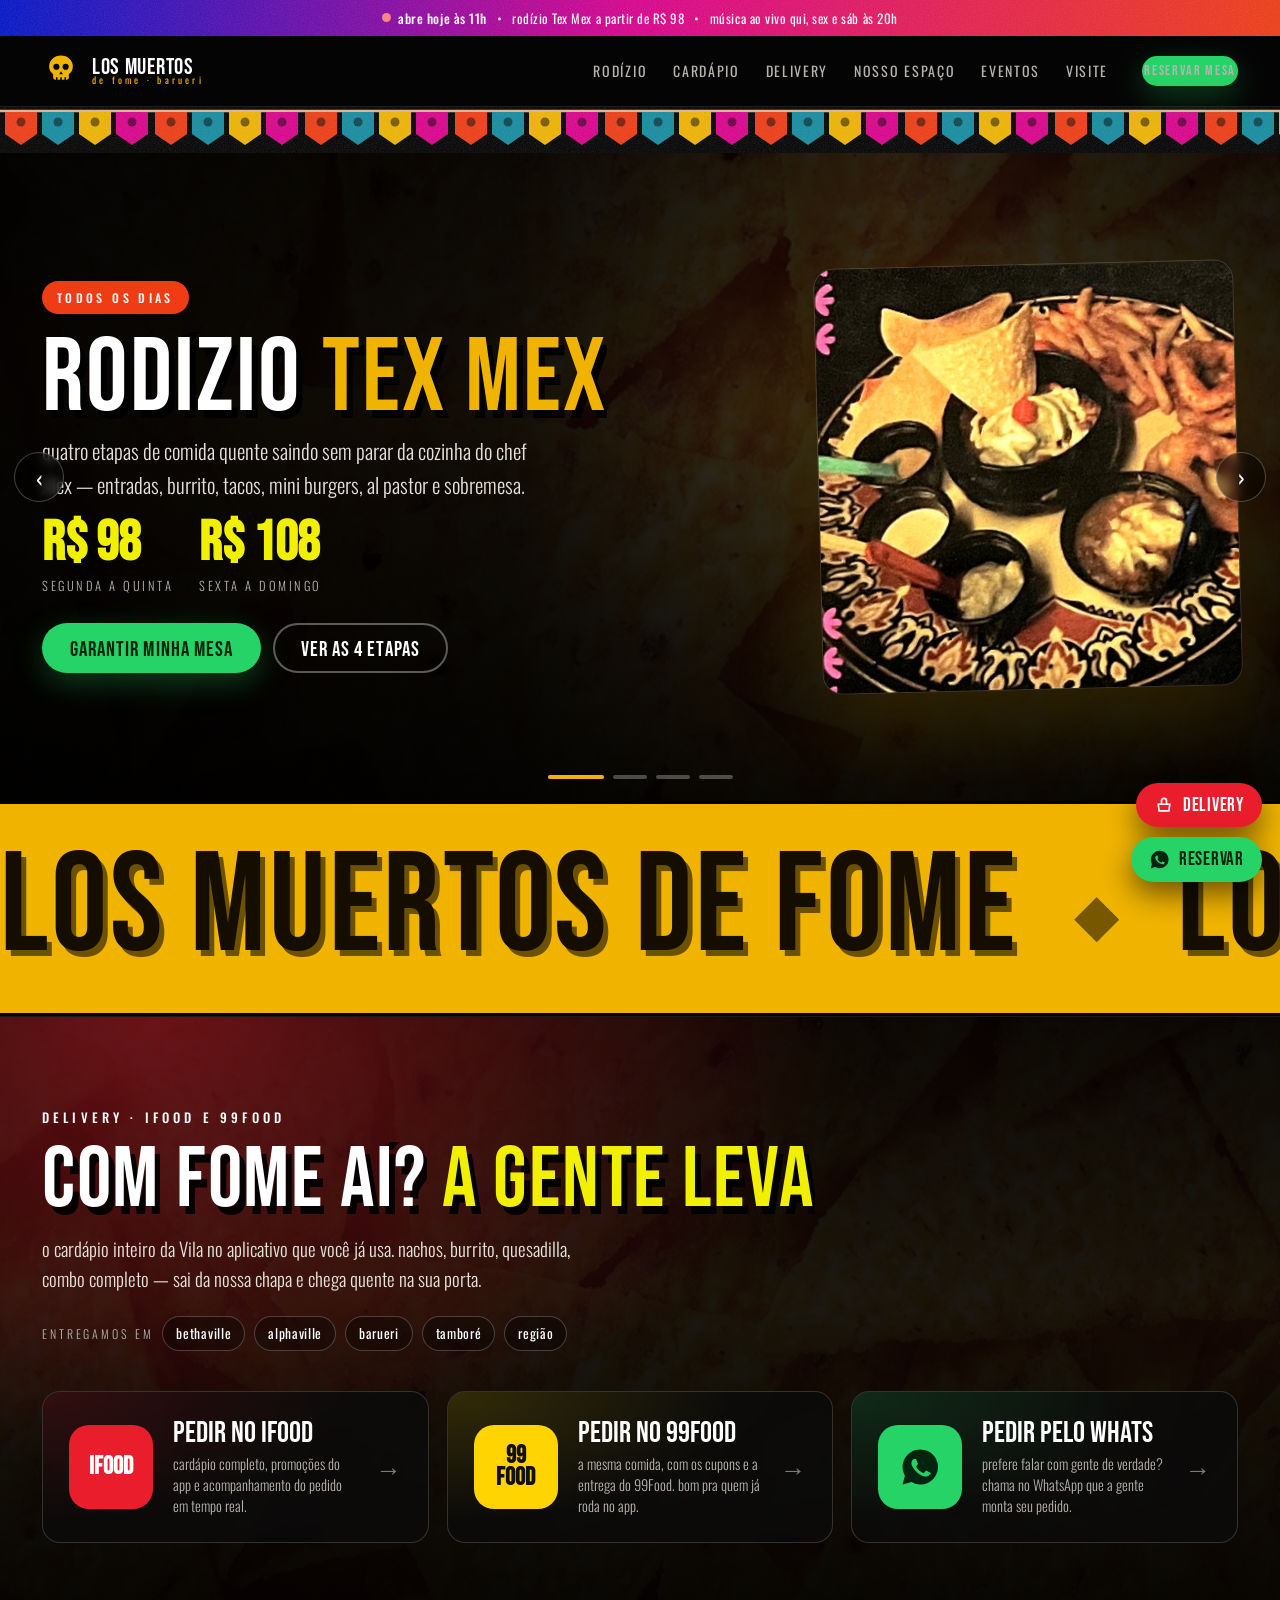
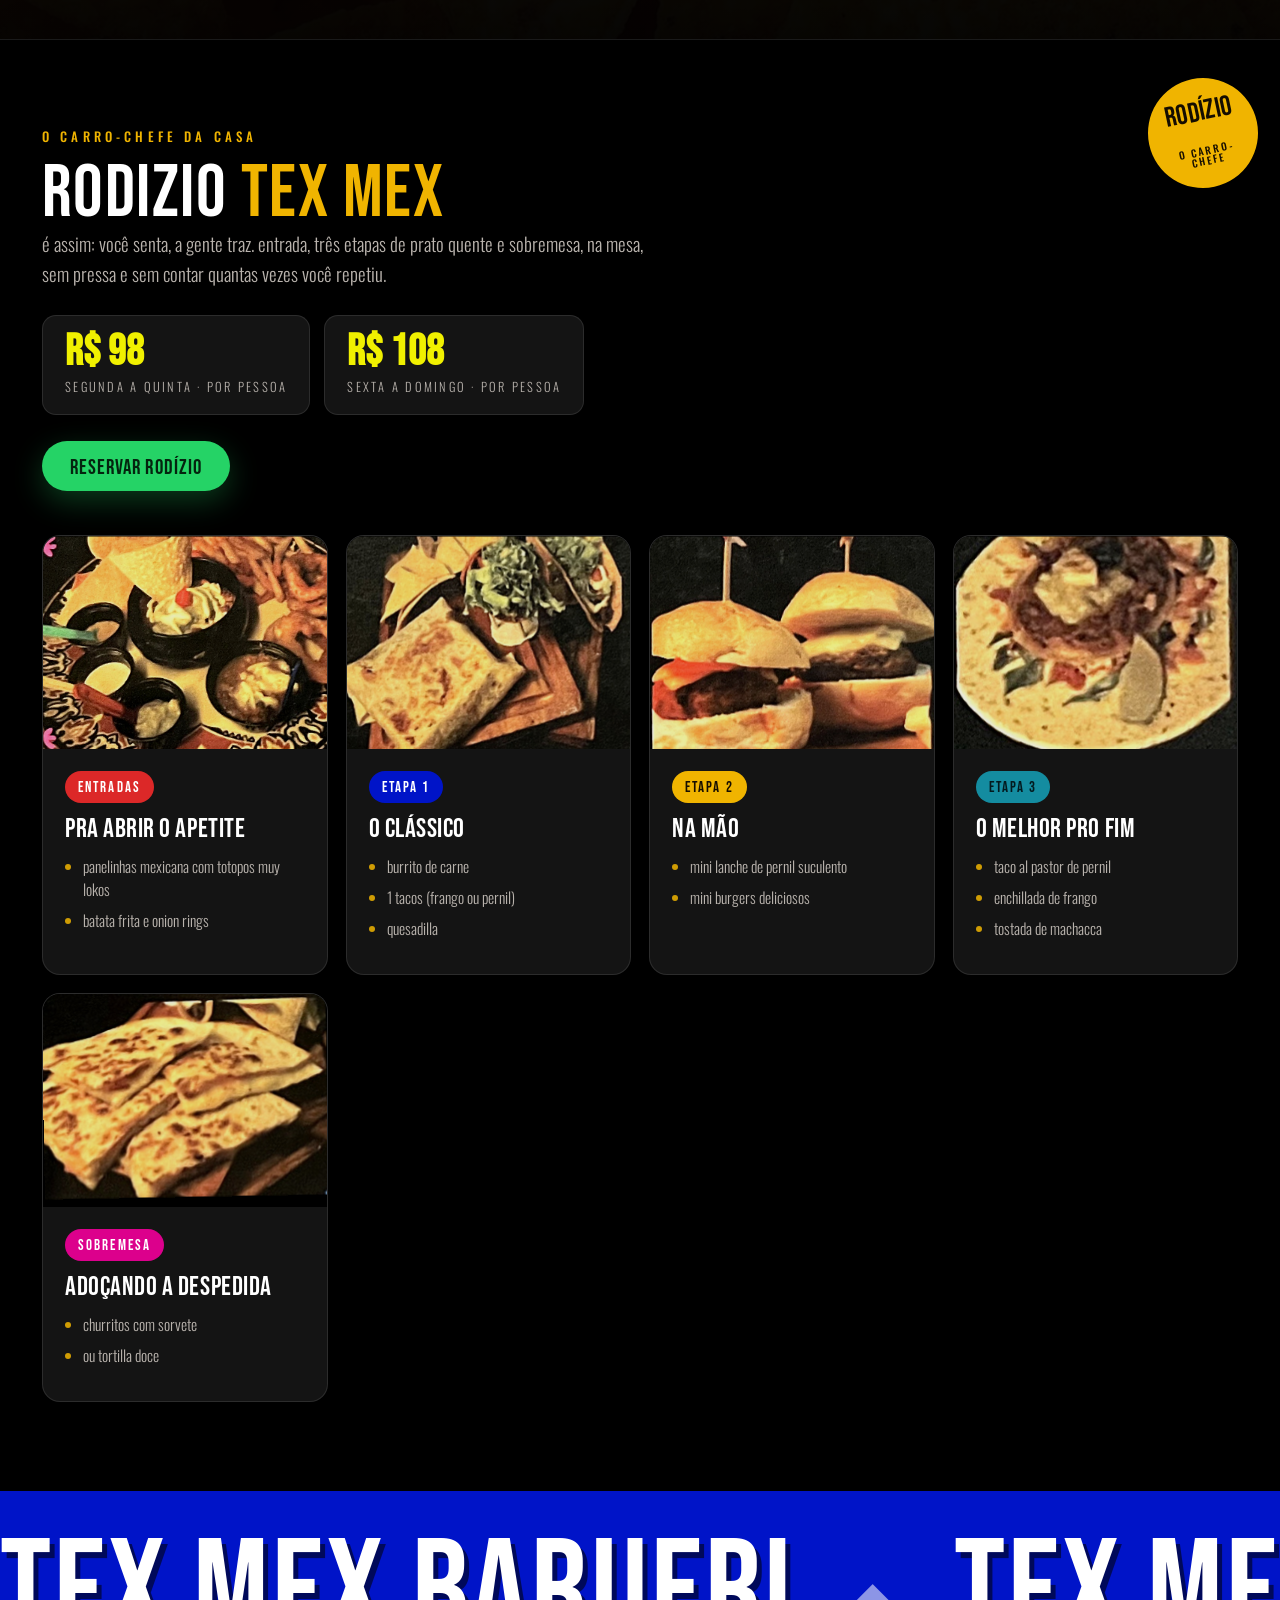
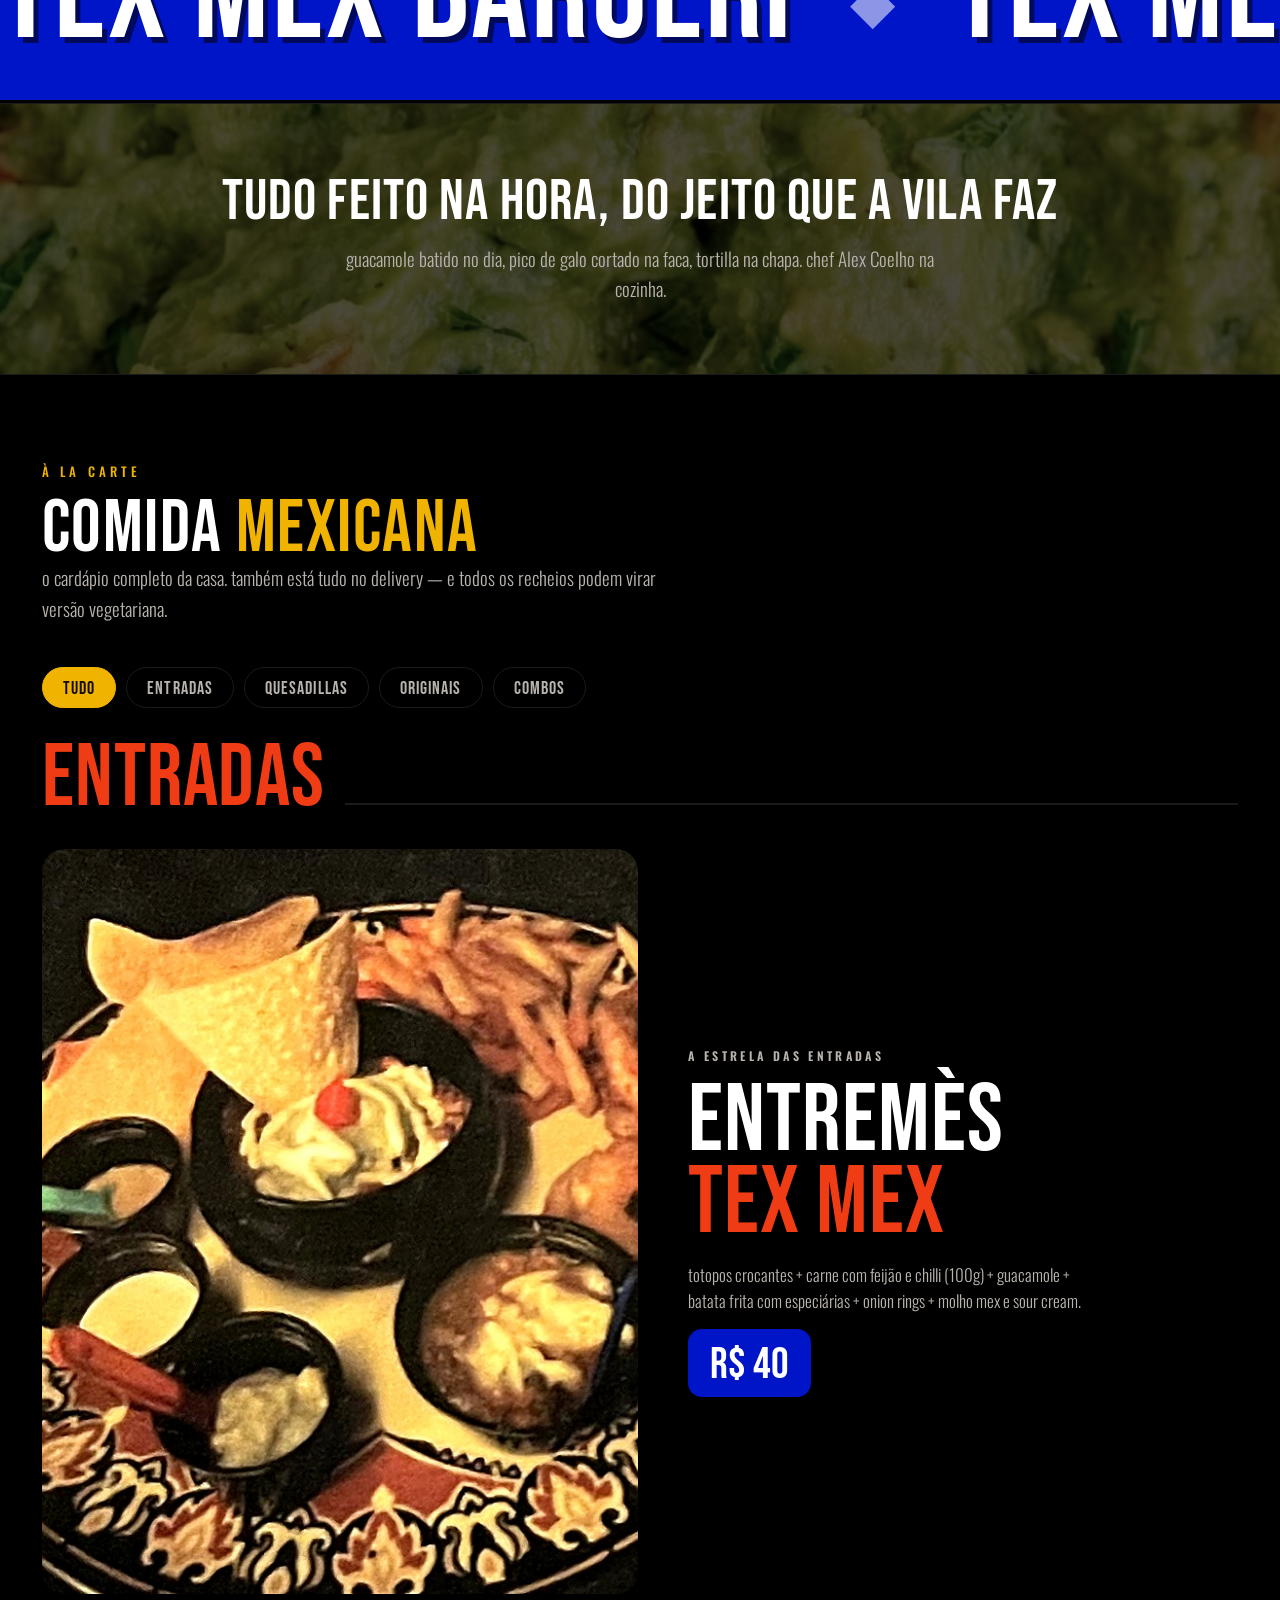
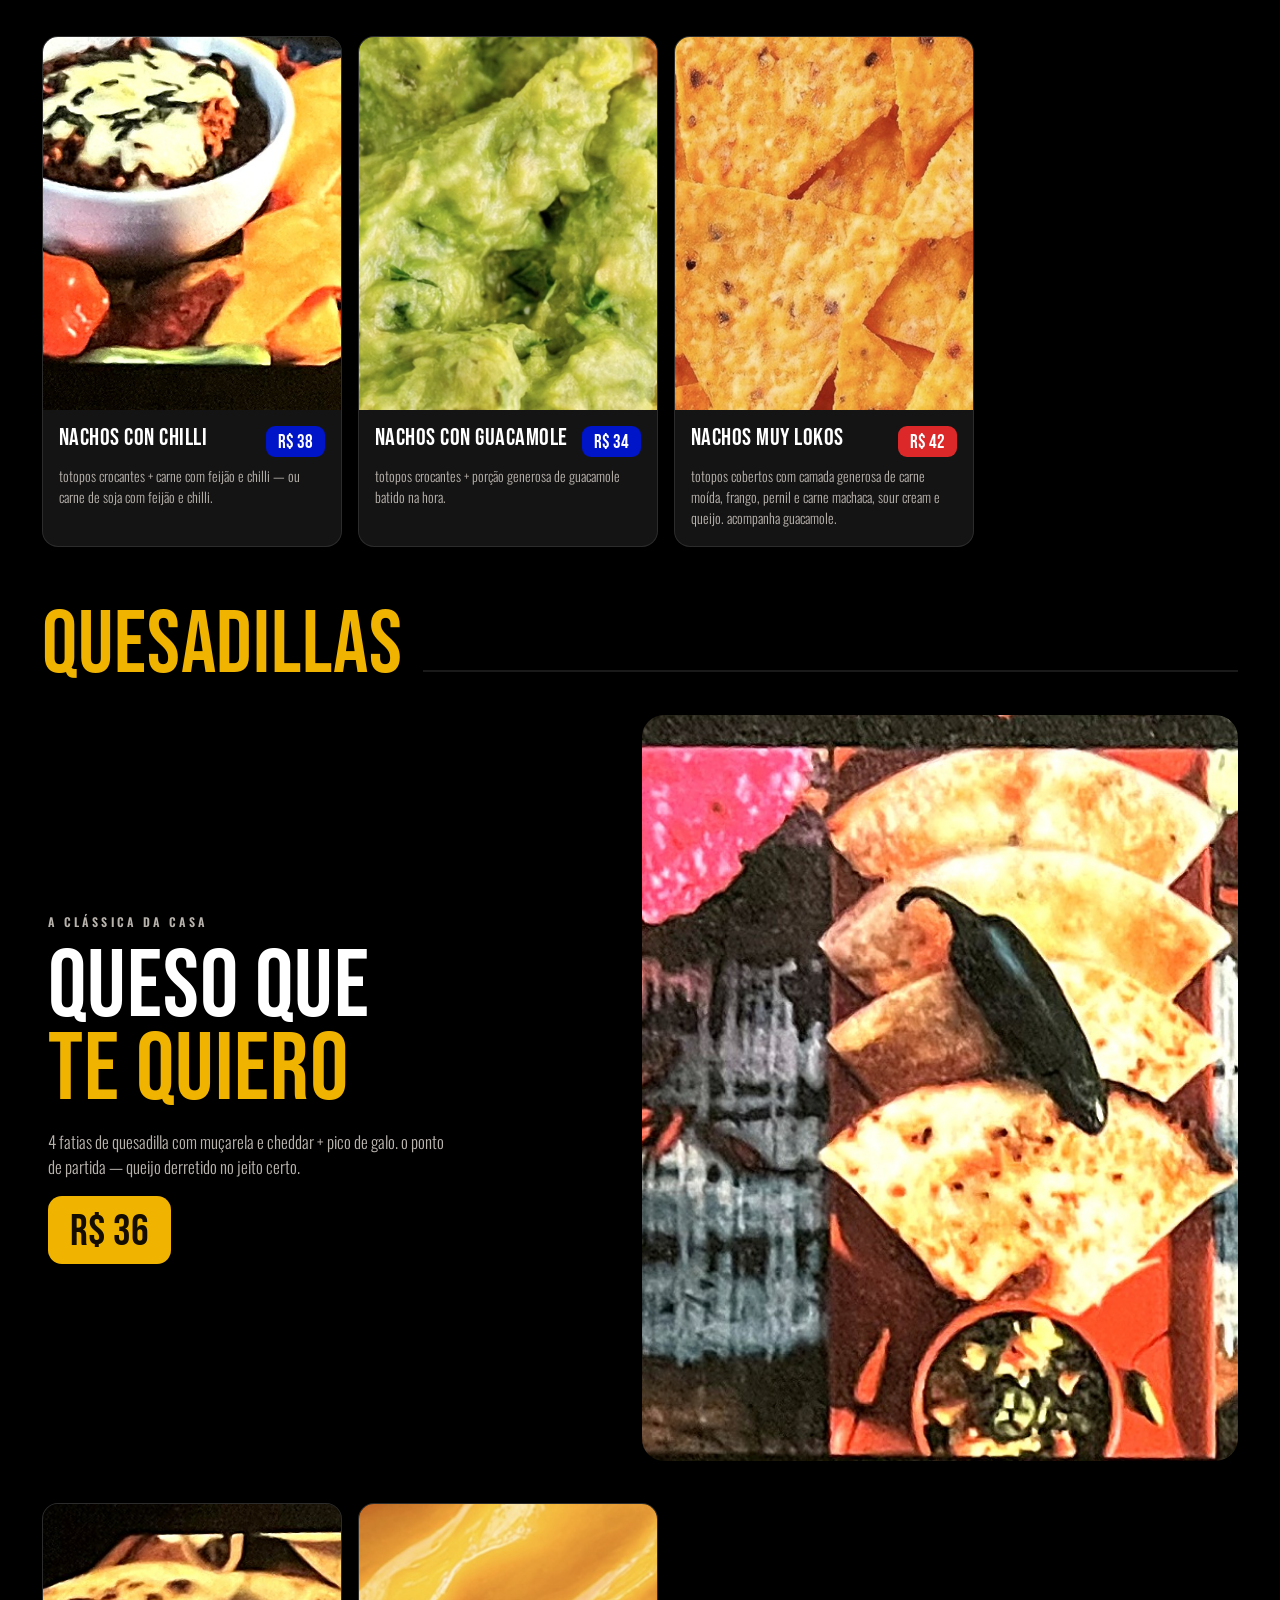
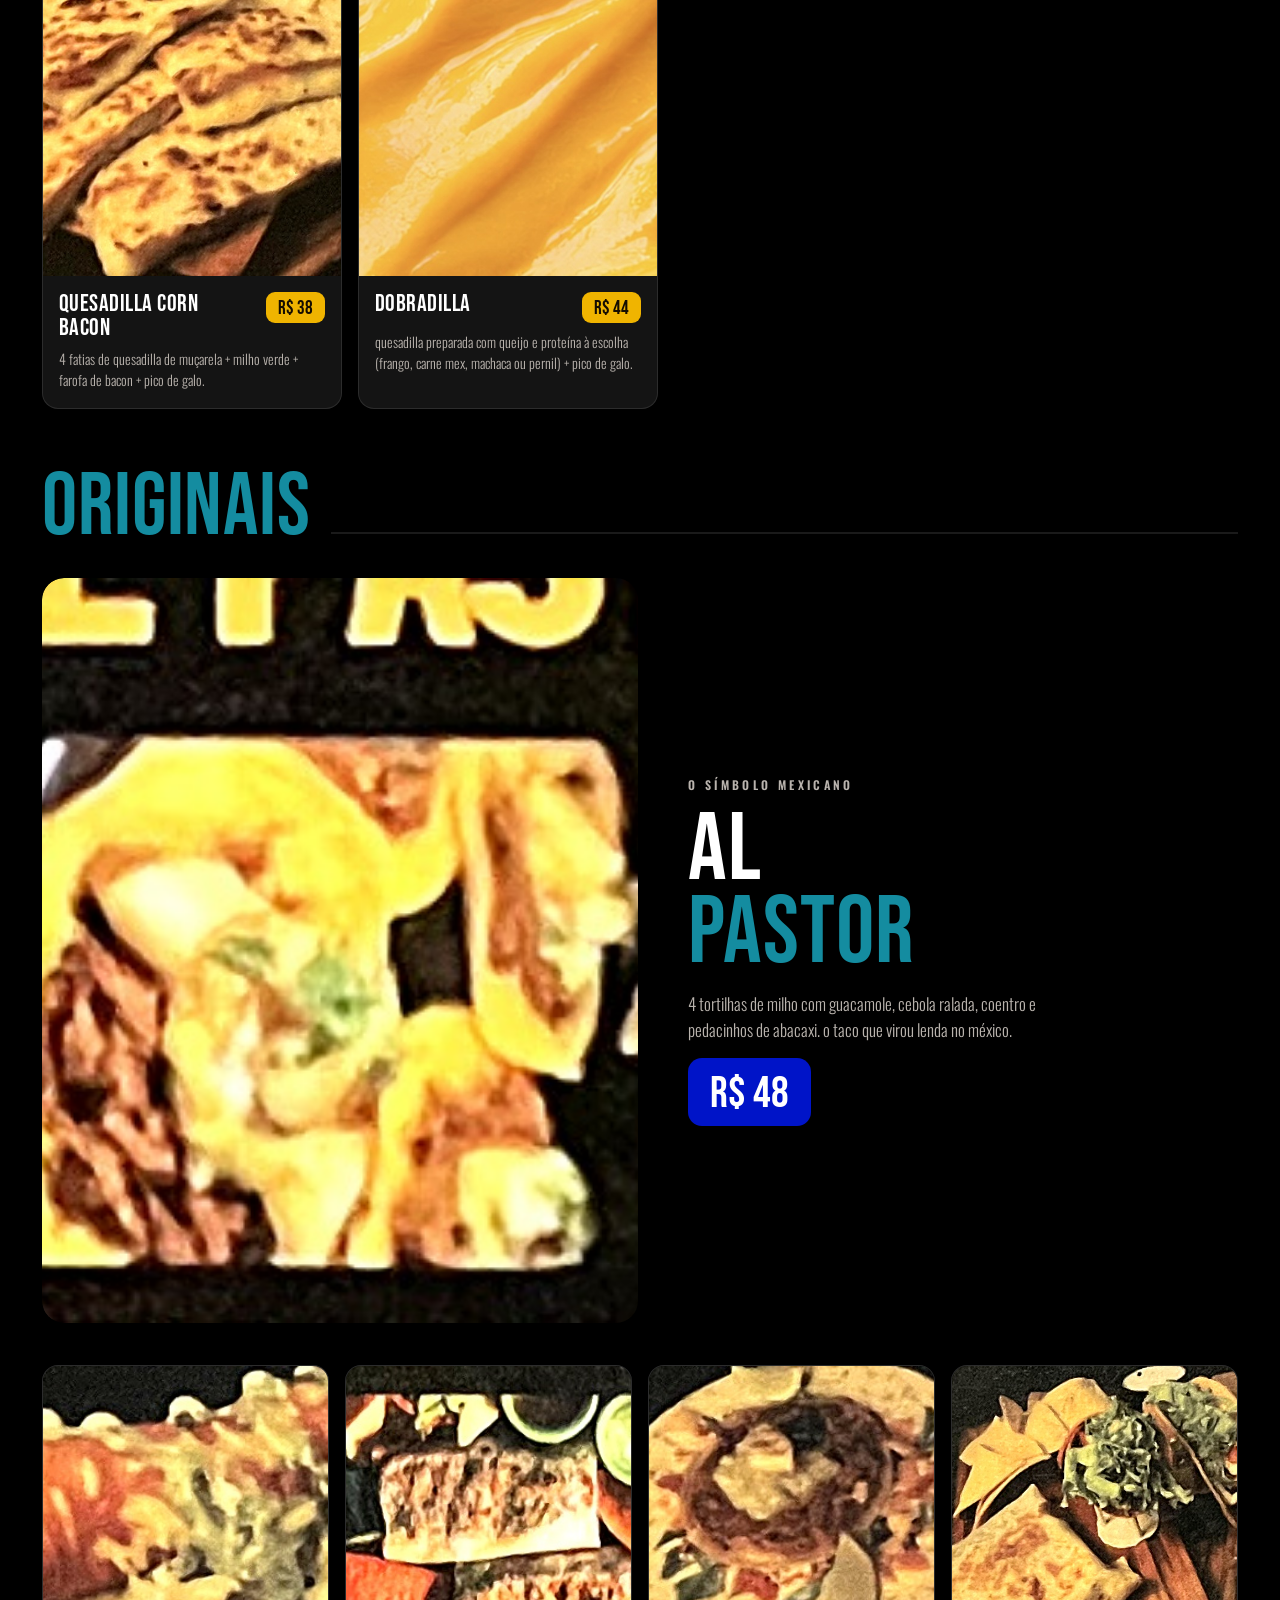
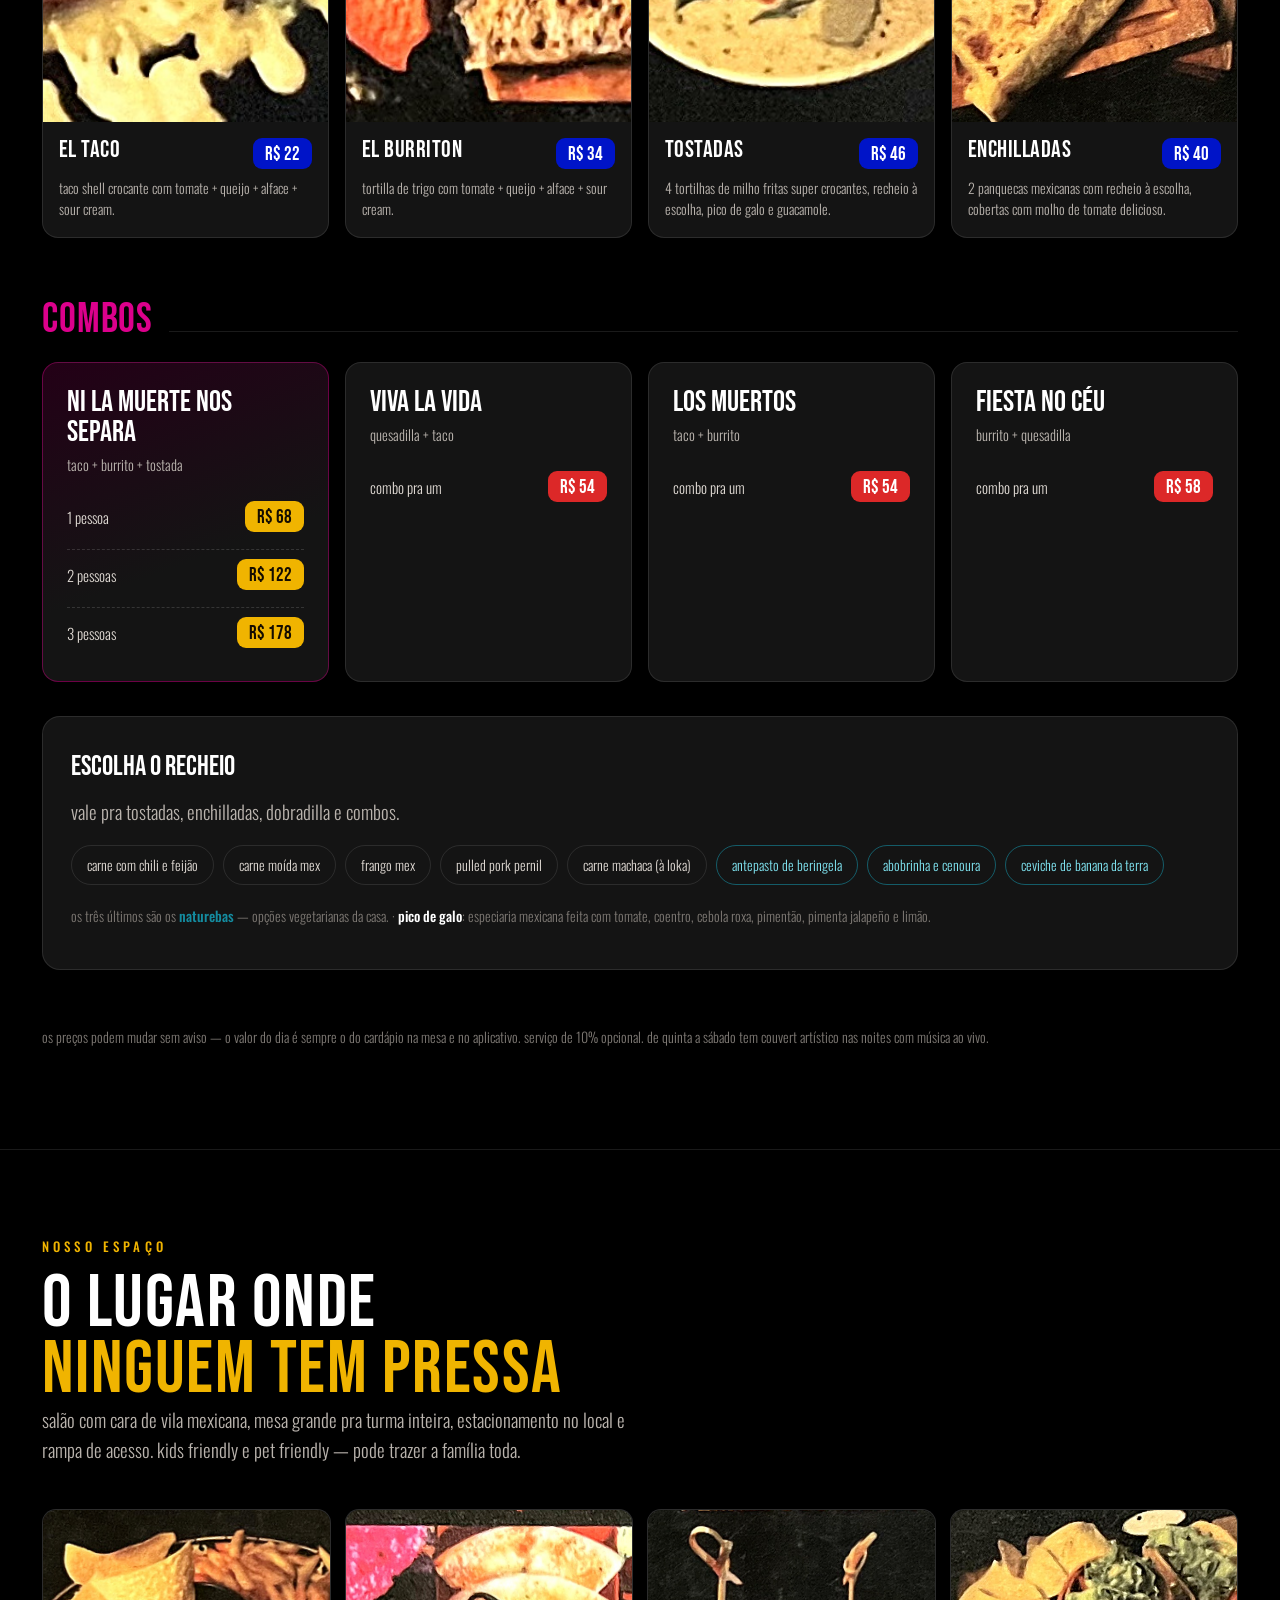
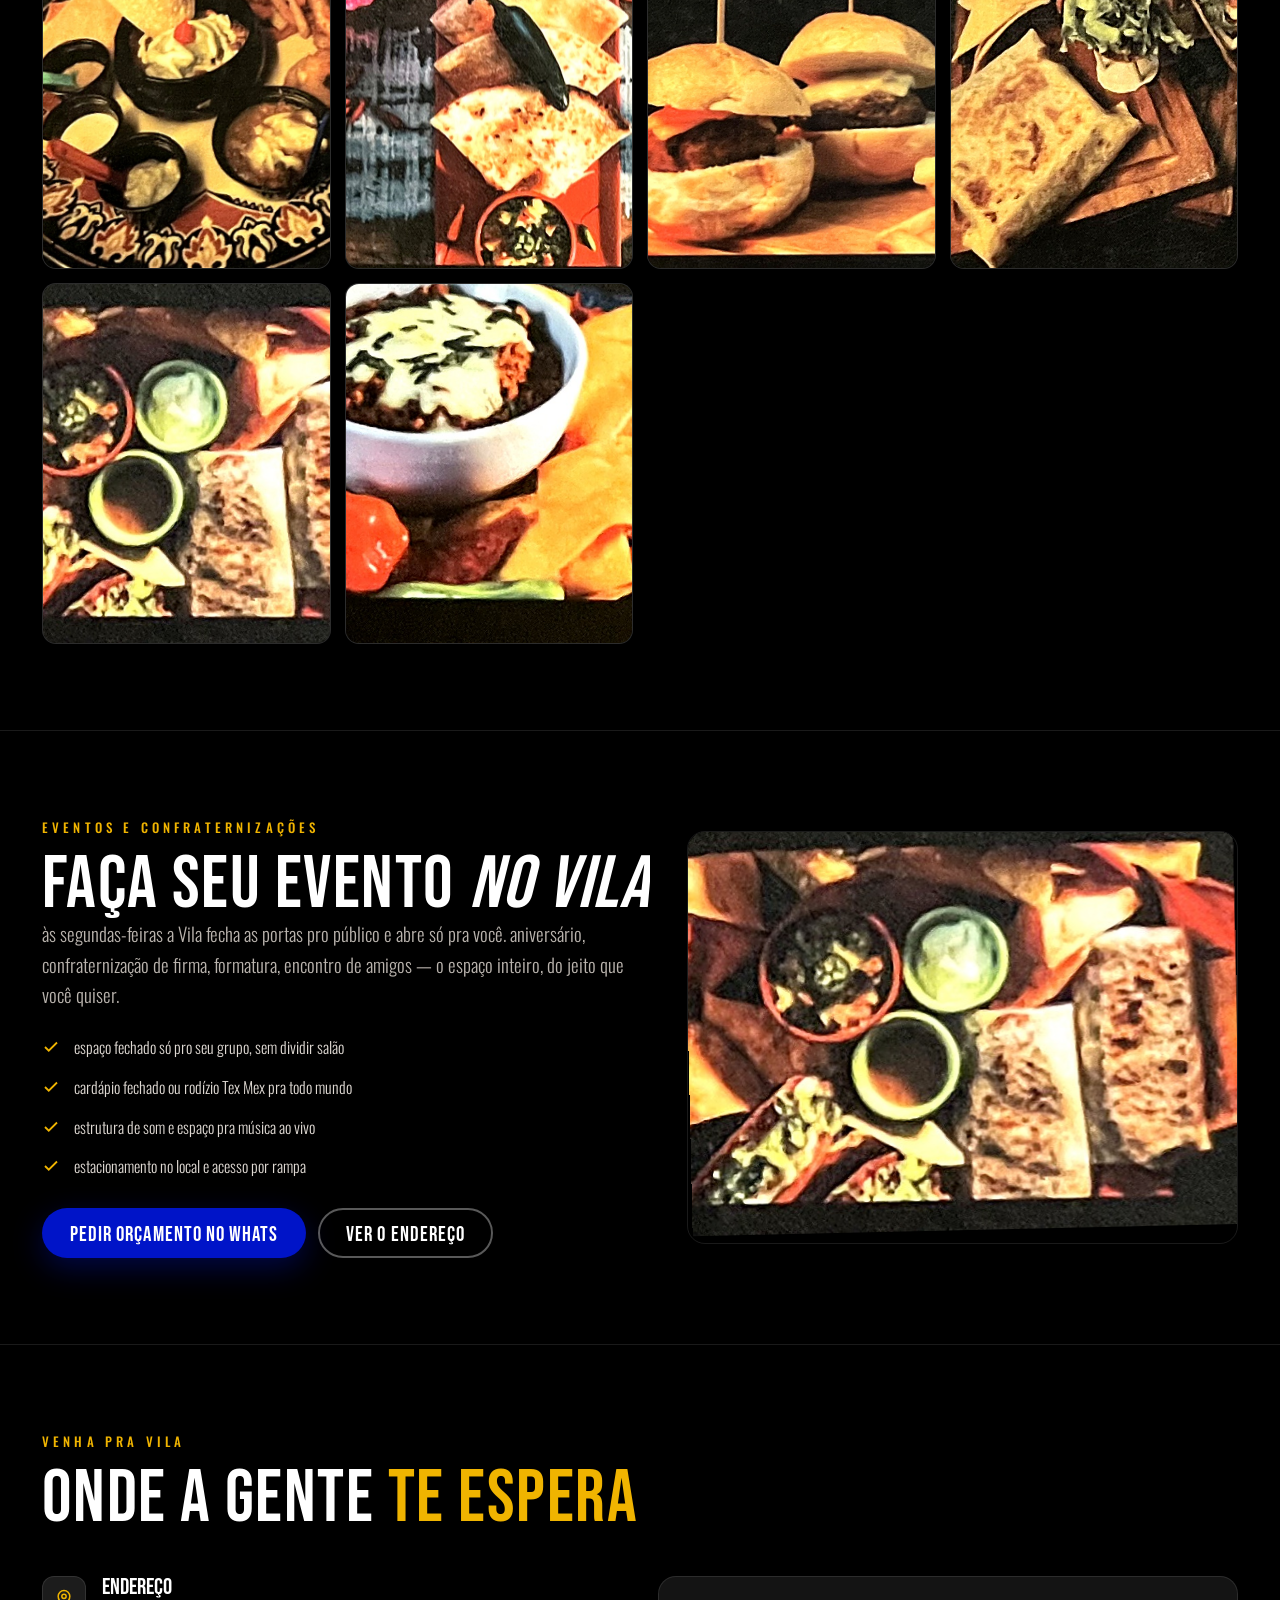
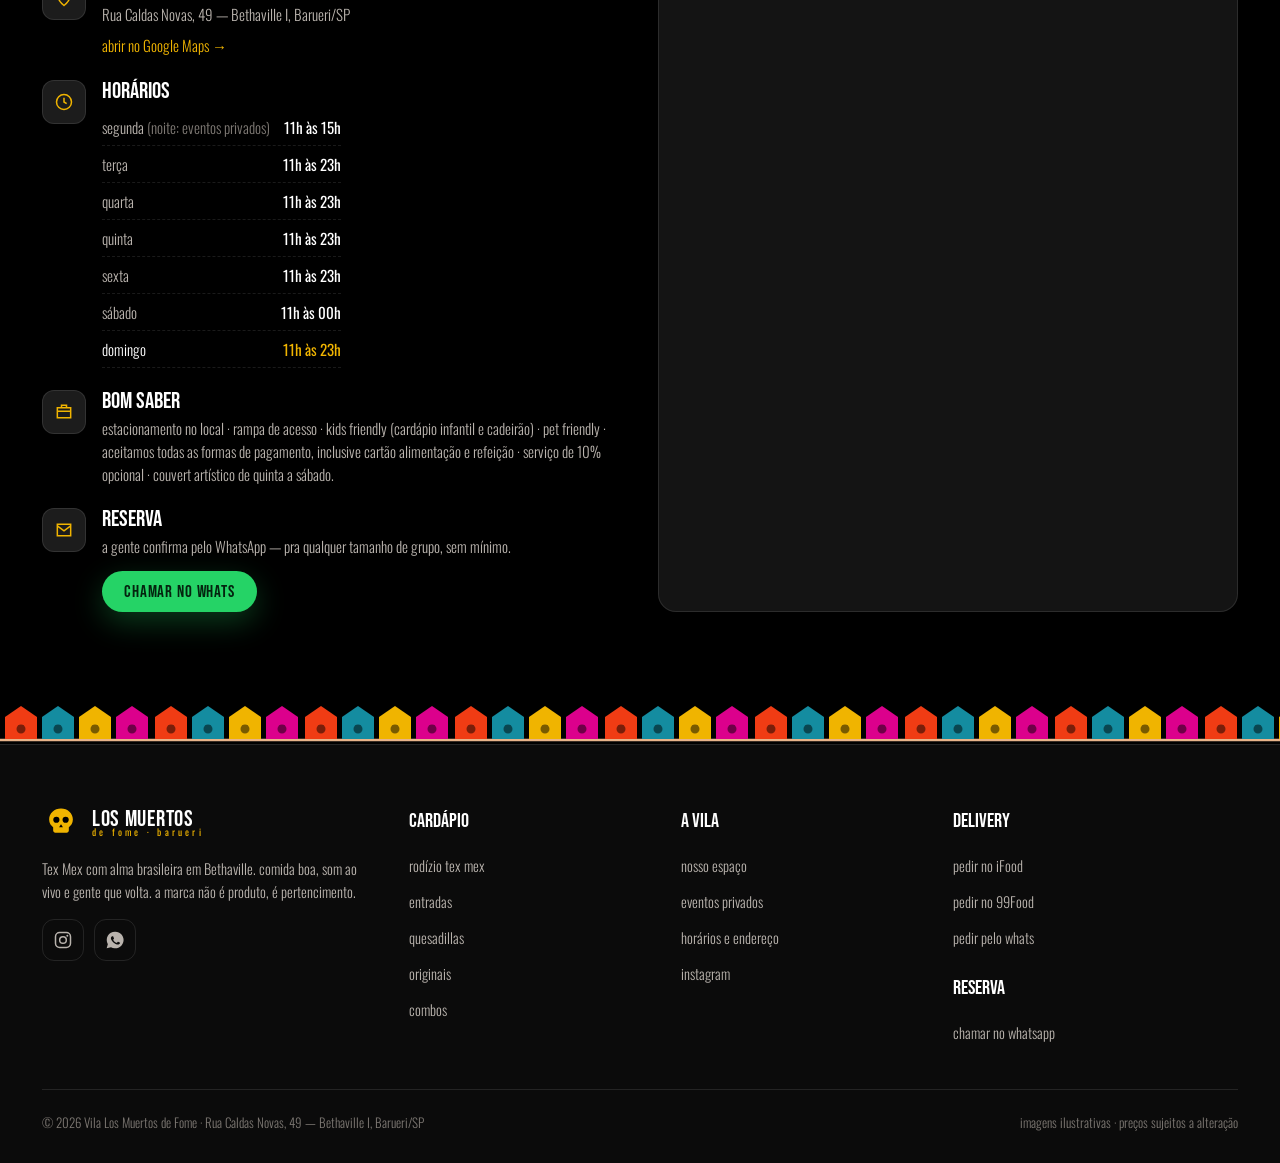
==== commit 8785eeaf: "Coloca o cardápio à la carte no pedestal Cada categoria (entradas, quesadillas, originais) agora tem" ====
--- a/site/index.html
+++ b/site/index.html
@@ -352,106 +352,130 @@
 
     <!-- entradas -->
     <div class="grupo rev" data-g="entradas">
-      <div class="grupo__cab"><h3 style="color:var(--laranja)">entradas</h3><i></i></div>
-      <div class="itens">
-        <article class="item">
-          <div class="item__foto"><img src="img/16.jpg" alt="entremès tex mex" loading="lazy"></div>
-          <div class="item__txt">
-            <div class="item__topo"><h4>entremès tex mex</h4><span class="preco">R$ 40</span></div>
-            <p>totopos crocantes + carne com feijão e chilli (100g) + guacamole + batata frita com especiárias + onion rings + molho mex e sour cream.</p>
-          </div>
-        </article>
-        <article class="item">
-          <div class="item__foto"><img src="img/17.jpg" alt="nachos con chilli" loading="lazy"></div>
-          <div class="item__txt">
-            <div class="item__topo"><h4>nachos con chilli</h4><span class="preco">R$ 38</span></div>
-            <p>totopos crocantes + carne com feijão e chilli — ou carne de soja com feijão e chilli.</p>
-          </div>
-        </article>
-        <article class="item">
-          <div class="item__foto"><img src="img/18.jpg" alt="nachos con guacamole" loading="lazy"></div>
-          <div class="item__txt">
-            <div class="item__topo"><h4>nachos con guacamole</h4><span class="preco">R$ 34</span></div>
-            <p>totopos crocantes + porção generosa de guacamole batido na hora.</p>
-          </div>
-        </article>
-        <article class="item">
-          <div class="item__foto"><img src="img/19.jpg" alt="nachos muy lokos" loading="lazy"></div>
-          <div class="item__txt">
-            <div class="item__topo"><h4>nachos muy lokos</h4><span class="preco preco--vermelho">R$ 42</span></div>
-            <p>totopos cobertos com camada generosa de carne moída, frango, pernil e carne machaca, sour cream e queijo. acompanha guacamole.</p>
-          </div>
-        </article>
+      <div class="grupo__cab grupo__cab--peso" data-cor="laranja"><h3>entradas</h3><i></i></div>
+
+      <article class="item item--hero" data-acento="laranja">
+        <div class="item--hero__foto"><img src="img/16.jpg" alt="entremès tex mex" loading="lazy"></div>
+        <div class="item--hero__txt">
+          <span class="item--hero__olho">a estrela das entradas</span>
+          <h4>entremès <em>tex mex</em></h4>
+          <p>totopos crocantes + carne com feijão e chilli (100g) + guacamole + batata frita com especiárias + onion rings + molho mex e sour cream.</p>
+          <span class="preco preco--grande">R$ 40</span>
+        </div>
+      </article>
+
+      <div class="trilho" data-trilho>
+        <div class="trilho__pista">
+          <article class="item item--card">
+            <div class="item--card__foto"><img src="img/17.jpg" alt="nachos con chilli" loading="lazy"></div>
+            <div class="item--card__txt">
+              <div class="item__topo"><h4>nachos con chilli</h4><span class="preco">R$ 38</span></div>
+              <p>totopos crocantes + carne com feijão e chilli — ou carne de soja com feijão e chilli.</p>
+            </div>
+          </article>
+          <article class="item item--card">
+            <div class="item--card__foto"><img src="img/18.jpg" alt="nachos con guacamole" loading="lazy"></div>
+            <div class="item--card__txt">
+              <div class="item__topo"><h4>nachos con guacamole</h4><span class="preco">R$ 34</span></div>
+              <p>totopos crocantes + porção generosa de guacamole batido na hora.</p>
+            </div>
+          </article>
+          <article class="item item--card">
+            <div class="item--card__foto"><img src="img/19.jpg" alt="nachos muy lokos" loading="lazy"></div>
+            <div class="item--card__txt">
+              <div class="item__topo"><h4>nachos muy lokos</h4><span class="preco preco--vermelho">R$ 42</span></div>
+              <p>totopos cobertos com camada generosa de carne moída, frango, pernil e carne machaca, sour cream e queijo. acompanha guacamole.</p>
+            </div>
+          </article>
+        </div>
+        <button class="trilho__seta trilho__seta--esq" aria-label="anterior" type="button">‹</button>
+        <button class="trilho__seta trilho__seta--dir" aria-label="próximo" type="button">›</button>
       </div>
     </div>
 
     <!-- quesadillas -->
     <div class="grupo rev" data-g="quesadillas">
-      <div class="grupo__cab"><h3 style="color:var(--ouro)">quesadillas</h3><i></i></div>
-      <div class="itens">
-        <article class="item">
-          <div class="item__foto"><img src="img/20.jpg" alt="queso que te quiero" loading="lazy"></div>
-          <div class="item__txt">
-            <div class="item__topo"><h4>queso que te quiero</h4><span class="preco preco--ouro">R$ 36</span></div>
-            <p>4 fatias de quesadilla com muçarela e cheddar + pico de galo.</p>
-          </div>
-        </article>
-        <article class="item">
-          <div class="item__foto"><img src="img/21.jpg" alt="quesadilla corn bacon" loading="lazy"></div>
-          <div class="item__txt">
-            <div class="item__topo"><h4>quesadilla corn bacon</h4><span class="preco preco--ouro">R$ 38</span></div>
-            <p>4 fatias de quesadilla de muçarela + milho verde + farofa de bacon + pico de galo.</p>
-          </div>
-        </article>
-        <article class="item">
-          <div class="item__foto"><img src="img/22.jpg" alt="dobradilla" loading="lazy"></div>
-          <div class="item__txt">
-            <div class="item__topo"><h4>dobradilla</h4><span class="preco preco--ouro">R$ 44</span></div>
-            <p>quesadilla preparada com queijo e proteína à escolha (frango, carne mex, machaca ou pernil) + pico de galo.</p>
-          </div>
-        </article>
+      <div class="grupo__cab grupo__cab--peso" data-cor="ouro"><h3>quesadillas</h3><i></i></div>
+
+      <article class="item item--hero item--hero--inv" data-acento="ouro">
+        <div class="item--hero__foto"><img src="img/20.jpg" alt="queso que te quiero" loading="lazy"></div>
+        <div class="item--hero__txt">
+          <span class="item--hero__olho">a clássica da casa</span>
+          <h4>queso que <em>te quiero</em></h4>
+          <p>4 fatias de quesadilla com muçarela e cheddar + pico de galo. o ponto de partida — queijo derretido no jeito certo.</p>
+          <span class="preco preco--grande preco--ouro">R$ 36</span>
+        </div>
+      </article>
+
+      <div class="trilho" data-trilho>
+        <div class="trilho__pista">
+          <article class="item item--card">
+            <div class="item--card__foto"><img src="img/21.jpg" alt="quesadilla corn bacon" loading="lazy"></div>
+            <div class="item--card__txt">
+              <div class="item__topo"><h4>quesadilla corn bacon</h4><span class="preco preco--ouro">R$ 38</span></div>
+              <p>4 fatias de quesadilla de muçarela + milho verde + farofa de bacon + pico de galo.</p>
+            </div>
+          </article>
+          <article class="item item--card">
+            <div class="item--card__foto"><img src="img/22.jpg" alt="dobradilla" loading="lazy"></div>
+            <div class="item--card__txt">
+              <div class="item__topo"><h4>dobradilla</h4><span class="preco preco--ouro">R$ 44</span></div>
+              <p>quesadilla preparada com queijo e proteína à escolha (frango, carne mex, machaca ou pernil) + pico de galo.</p>
+            </div>
+          </article>
+        </div>
+        <button class="trilho__seta trilho__seta--esq" aria-label="anterior" type="button">‹</button>
+        <button class="trilho__seta trilho__seta--dir" aria-label="próximo" type="button">›</button>
       </div>
     </div>
 
     <!-- originais -->
     <div class="grupo rev" data-g="originais">
-      <div class="grupo__cab"><h3 style="color:var(--teal)">originais</h3><i></i></div>
-      <div class="itens">
-        <article class="item">
-          <div class="item__foto"><img src="img/23.jpg" alt="el taco" loading="lazy"></div>
-          <div class="item__txt">
-            <div class="item__topo"><h4>el taco</h4><span class="preco">R$ 22</span></div>
-            <p>taco shell crocante com tomate + queijo + alface + sour cream.</p>
-          </div>
-        </article>
-        <article class="item">
-          <div class="item__foto"><img src="img/24.jpg" alt="el burriton" loading="lazy"></div>
-          <div class="item__txt">
-            <div class="item__topo"><h4>el burriton</h4><span class="preco">R$ 34</span></div>
-            <p>tortilla de trigo com tomate + queijo + alface + sour cream.</p>
-          </div>
-        </article>
-        <article class="item">
-          <div class="item__foto"><img src="img/25.jpg" alt="al pastor" loading="lazy"></div>
-          <div class="item__txt">
-            <div class="item__topo"><h4>al pastor</h4><span class="preco">R$ 48</span></div>
-            <p>4 tortilhas de milho com guacamole, cebola ralada, coentro e pedacinhos de abacaxi.</p>
-          </div>
-        </article>
-        <article class="item">
-          <div class="item__foto"><img src="img/26.jpg" alt="tostadas" loading="lazy"></div>
-          <div class="item__txt">
-            <div class="item__topo"><h4>tostadas</h4><span class="preco">R$ 46</span></div>
-            <p>4 tortilhas de milho fritas super crocantes, recheio à escolha, pico de galo e guacamole.</p>
-          </div>
-        </article>
-        <article class="item">
-          <div class="item__foto"><img src="img/27.jpg" alt="enchilladas" loading="lazy"></div>
-          <div class="item__txt">
-            <div class="item__topo"><h4>enchilladas</h4><span class="preco">R$ 40</span></div>
-            <p>2 panquecas mexicanas com recheio à escolha, cobertas com molho de tomate delicioso.</p>
-          </div>
-        </article>
+      <div class="grupo__cab grupo__cab--peso" data-cor="teal"><h3>originais</h3><i></i></div>
+
+      <article class="item item--hero" data-acento="teal">
+        <div class="item--hero__foto"><img src="img/25.jpg" alt="al pastor" loading="lazy"></div>
+        <div class="item--hero__txt">
+          <span class="item--hero__olho">o símbolo mexicano</span>
+          <h4>al <em>pastor</em></h4>
+          <p>4 tortilhas de milho com guacamole, cebola ralada, coentro e pedacinhos de abacaxi. o taco que virou lenda no méxico.</p>
+          <span class="preco preco--grande">R$ 48</span>
+        </div>
+      </article>
+
+      <div class="trilho" data-trilho>
+        <div class="trilho__pista">
+          <article class="item item--card">
+            <div class="item--card__foto"><img src="img/23.jpg" alt="el taco" loading="lazy"></div>
+            <div class="item--card__txt">
+              <div class="item__topo"><h4>el taco</h4><span class="preco">R$ 22</span></div>
+              <p>taco shell crocante com tomate + queijo + alface + sour cream.</p>
+            </div>
+          </article>
+          <article class="item item--card">
+            <div class="item--card__foto"><img src="img/24.jpg" alt="el burriton" loading="lazy"></div>
+            <div class="item--card__txt">
+              <div class="item__topo"><h4>el burriton</h4><span class="preco">R$ 34</span></div>
+              <p>tortilla de trigo com tomate + queijo + alface + sour cream.</p>
+            </div>
+          </article>
+          <article class="item item--card">
+            <div class="item--card__foto"><img src="img/26.jpg" alt="tostadas" loading="lazy"></div>
+            <div class="item--card__txt">
+              <div class="item__topo"><h4>tostadas</h4><span class="preco">R$ 46</span></div>
+              <p>4 tortilhas de milho fritas super crocantes, recheio à escolha, pico de galo e guacamole.</p>
+            </div>
+          </article>
+          <article class="item item--card">
+            <div class="item--card__foto"><img src="img/27.jpg" alt="enchilladas" loading="lazy"></div>
+            <div class="item--card__txt">
+              <div class="item__topo"><h4>enchilladas</h4><span class="preco">R$ 40</span></div>
+              <p>2 panquecas mexicanas com recheio à escolha, cobertas com molho de tomate delicioso.</p>
+            </div>
+          </article>
+        </div>
+        <button class="trilho__seta trilho__seta--esq" aria-label="anterior" type="button">‹</button>
+        <button class="trilho__seta trilho__seta--dir" aria-label="próximo" type="button">›</button>
       </div>
     </div>
 
--- a/site/css/styles.css
+++ b/site/css/styles.css
@@ -559,3 +559,128 @@
 @media (prefers-reduced-motion:reduce){
   .selo{animation:none}
 }
+
+/* =========================================================================
+   Cardápio à la carte — prato-hero + trilho horizontal
+   Cada categoria tem uma peça em pedestal + um trilho com o resto.
+   ========================================================================= */
+
+/* cabeçalho de grupo com peso (Bebas Neue grande, cor de acento) */
+.grupo__cab--peso{align-items:baseline;gap:20px;margin-bottom:32px}
+.grupo__cab--peso h3{
+  font-family:var(--display);font-weight:400;
+  font-size:clamp(46px,7vw,88px);line-height:.85;letter-spacing:.01em;
+  margin:0;text-transform:lowercase;
+}
+.grupo__cab--peso[data-cor="laranja"] h3{color:var(--laranja)}
+.grupo__cab--peso[data-cor="ouro"]    h3{color:var(--ouro)}
+.grupo__cab--peso[data-cor="teal"]    h3{color:var(--teal)}
+.grupo__cab--peso[data-cor="magenta"] h3{color:var(--magenta)}
+.grupo__cab--peso i{flex:1;height:2px;background:var(--linha)}
+
+/* --- prato-hero -------------------------------------------------------- */
+.item--hero{
+  display:grid;grid-template-columns:1.05fr 1fr;gap:32px;
+  padding:0;background:transparent;border:0;border-radius:22px;overflow:hidden;
+  margin-bottom:36px;position:relative;
+}
+.item--hero__foto{
+  border-radius:22px;overflow:hidden;background:#000;
+  aspect-ratio:4/5;min-height:420px;
+}
+.item--hero__foto img{
+  width:100%;height:100%;object-fit:cover;
+  transition:transform 8s ease;
+}
+.item--hero:hover .item--hero__foto img{transform:scale(1.06)}
+
+.item--hero__txt{
+  display:flex;flex-direction:column;justify-content:center;
+  padding:18px 6px 18px 18px;gap:16px;
+}
+.item--hero__olho{
+  font-family:var(--corpo);font-weight:600;font-size:12px;
+  letter-spacing:.28em;text-transform:uppercase;color:var(--cinza);
+}
+.item--hero h4{
+  font-family:var(--display);font-weight:400;
+  font-size:clamp(52px,7.5vw,108px);line-height:.86;letter-spacing:.01em;
+  margin:0;text-transform:lowercase;
+}
+.item--hero h4 em{font-style:normal;display:block}
+.item--hero[data-acento="laranja"] h4 em{color:var(--laranja)}
+.item--hero[data-acento="ouro"]    h4 em{color:var(--ouro)}
+.item--hero[data-acento="teal"]    h4 em{color:var(--teal)}
+.item--hero[data-acento="magenta"] h4 em{color:var(--magenta)}
+
+.item--hero p{
+  margin:0;color:var(--cinza);font-size:17px;line-height:1.5;max-width:44ch;
+}
+.preco--grande{
+  font-size:44px;padding:14px 22px 10px;border-radius:14px;
+  align-self:flex-start;line-height:1;
+}
+
+/* variante invertida — foto à direita */
+.item--hero--inv{grid-template-columns:1fr 1.05fr}
+.item--hero--inv .item--hero__foto{order:2}
+.item--hero--inv .item--hero__txt{order:1;padding:18px 18px 18px 6px}
+
+/* --- trilho horizontal ------------------------------------------------- */
+.trilho{position:relative;margin:0 -18px 8px}
+.trilho__pista{
+  display:grid;grid-auto-flow:column;grid-auto-columns:minmax(280px,300px);
+  gap:16px;padding:6px 18px;overflow-x:auto;overscroll-behavior-x:contain;
+  scroll-snap-type:x mandatory;scroll-padding:18px;
+  scrollbar-width:none;-ms-overflow-style:none;
+}
+.trilho__pista::-webkit-scrollbar{display:none}
+.trilho__pista > *{scroll-snap-align:start}
+
+.item--card{
+  display:flex;flex-direction:column;gap:0;padding:0;
+  background:var(--carvao-2);border:1px solid var(--linha);border-radius:16px;
+  overflow:hidden;transition:.24s;
+}
+.item--card:hover{border-color:rgba(240,180,0,.5);transform:translateY(-4px)}
+.item--card__foto{
+  width:100%;aspect-ratio:4/5;overflow:hidden;background:#000;flex-shrink:0;
+}
+.item--card__foto img{width:100%;height:100%;object-fit:cover}
+.item--card__txt{padding:16px 16px 18px;display:flex;flex-direction:column;gap:8px}
+.item--card .item__topo{margin:0}
+.item--card h4{font-family:var(--display);font-weight:400;font-size:24px;line-height:1;margin:0;flex:1}
+.item--card p{margin:0;color:var(--cinza);font-size:14px;line-height:1.5}
+
+/* setas do trilho (só desktop) */
+.trilho__seta{
+  position:absolute;top:44%;transform:translateY(-50%);
+  width:44px;height:44px;border-radius:999px;border:0;
+  background:rgba(0,0,0,.72);color:#fff;font-size:26px;line-height:1;
+  display:none;place-items:center;z-index:3;
+  backdrop-filter:blur(8px);transition:.2s;
+}
+.trilho__seta:hover{background:var(--ouro);color:#150d00}
+.trilho__seta--esq{left:24px}
+.trilho__seta--dir{right:24px}
+@media (hover:hover) and (min-width:900px){
+  .trilho__seta{display:grid}
+}
+
+/* mobile — hero empilha, foto no topo, texto embaixo */
+@media (max-width:900px){
+  .item--hero,
+  .item--hero--inv{grid-template-columns:1fr;gap:20px}
+  .item--hero__foto{min-height:0;aspect-ratio:4/3}
+  .item--hero--inv .item--hero__foto{order:1}
+  .item--hero--inv .item--hero__txt{order:2;padding:6px 4px 8px}
+  .item--hero__txt{padding:6px 4px 8px}
+  .preco--grande{font-size:34px;padding:11px 18px 8px}
+  .trilho{margin:0 -14px 8px}
+  .trilho__pista{grid-auto-columns:78%;padding:6px 14px}
+}
+
+@media (prefers-reduced-motion:reduce){
+  .item--hero__foto img{transition:none}
+  .item--hero:hover .item--hero__foto img{transform:none}
+}
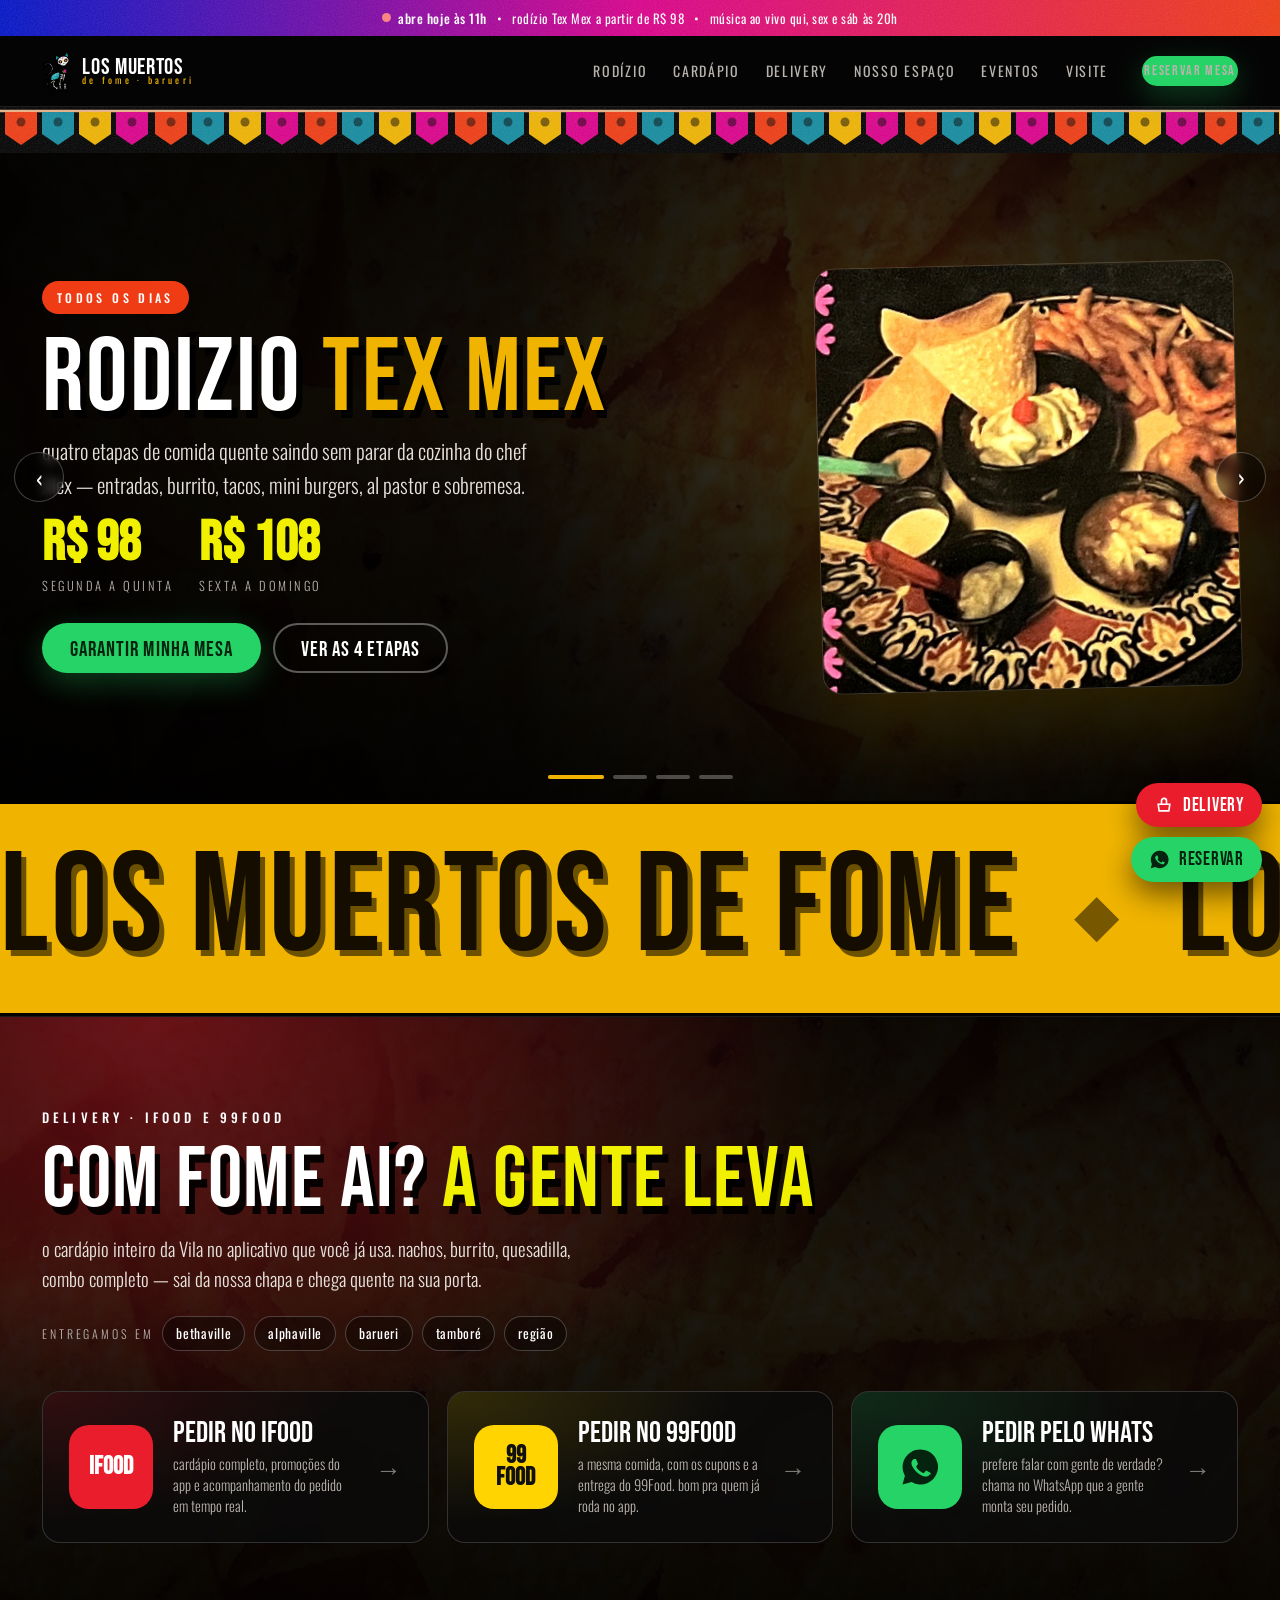
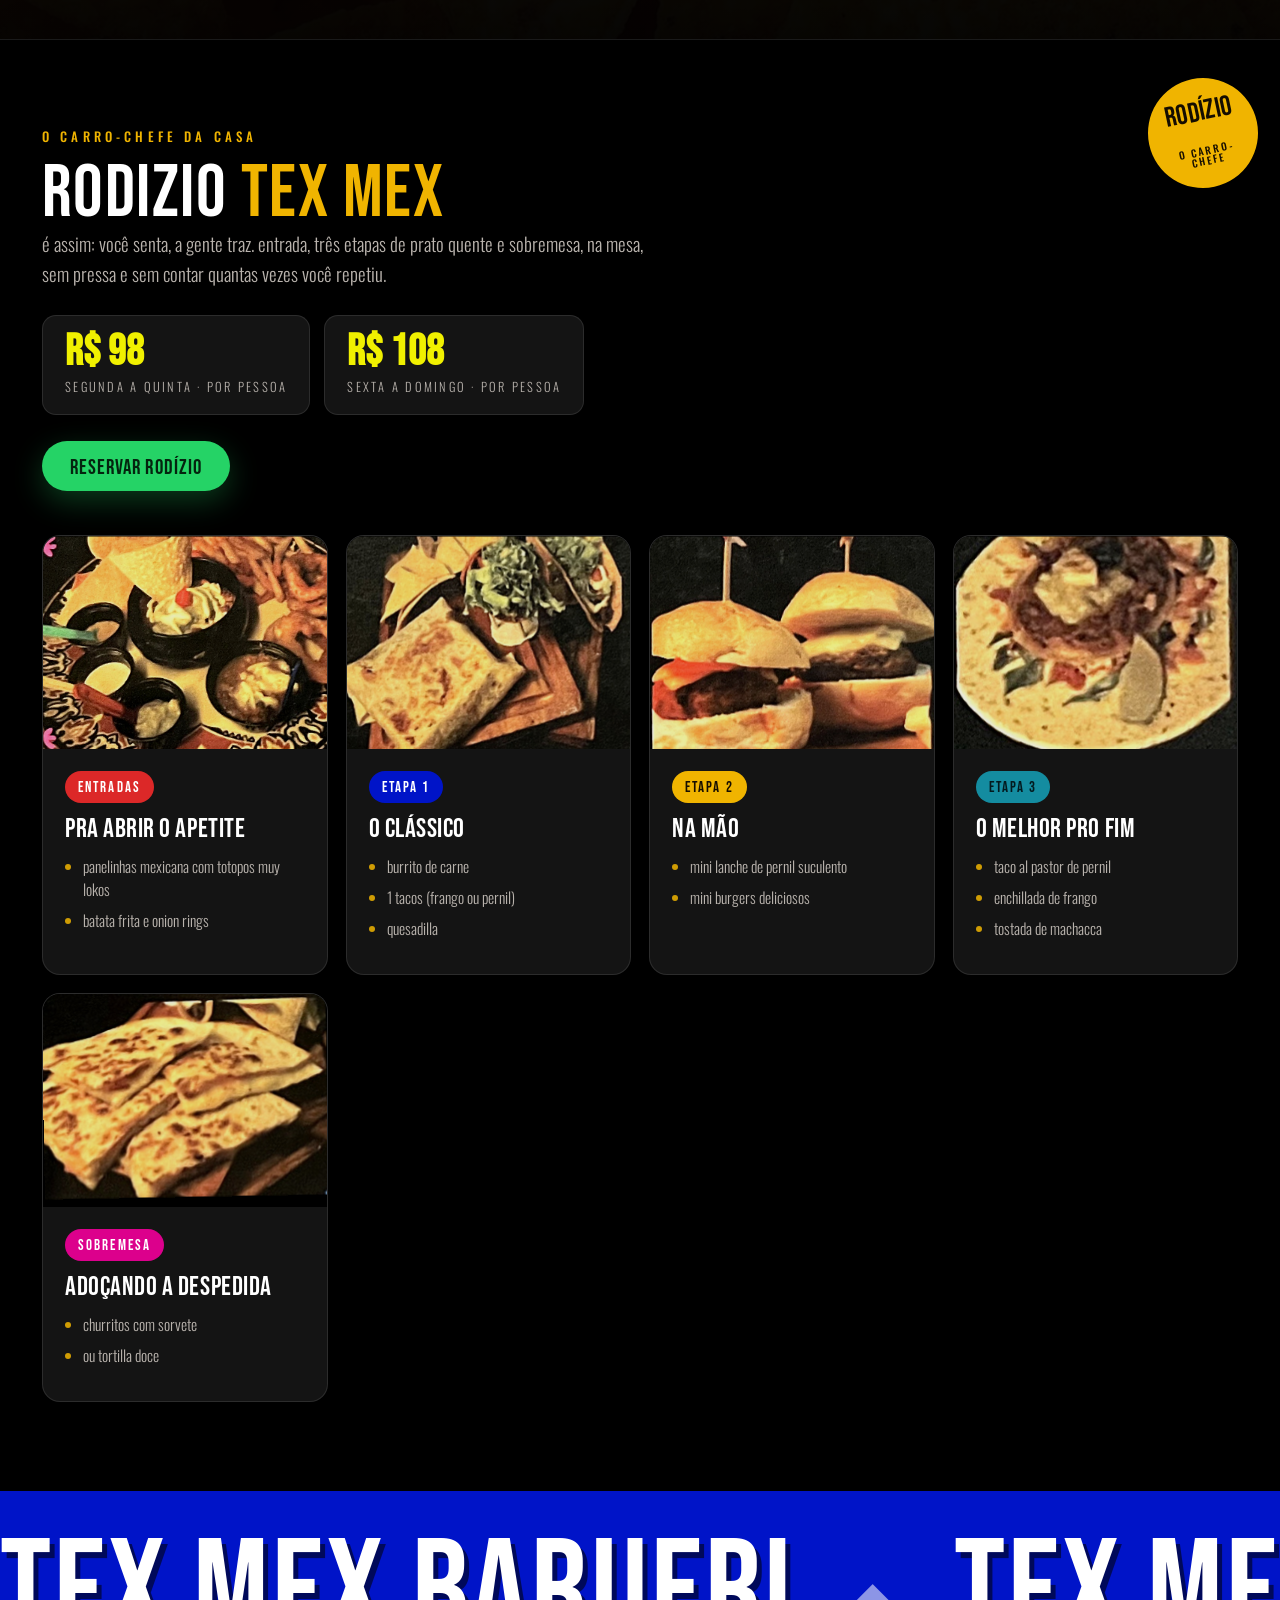
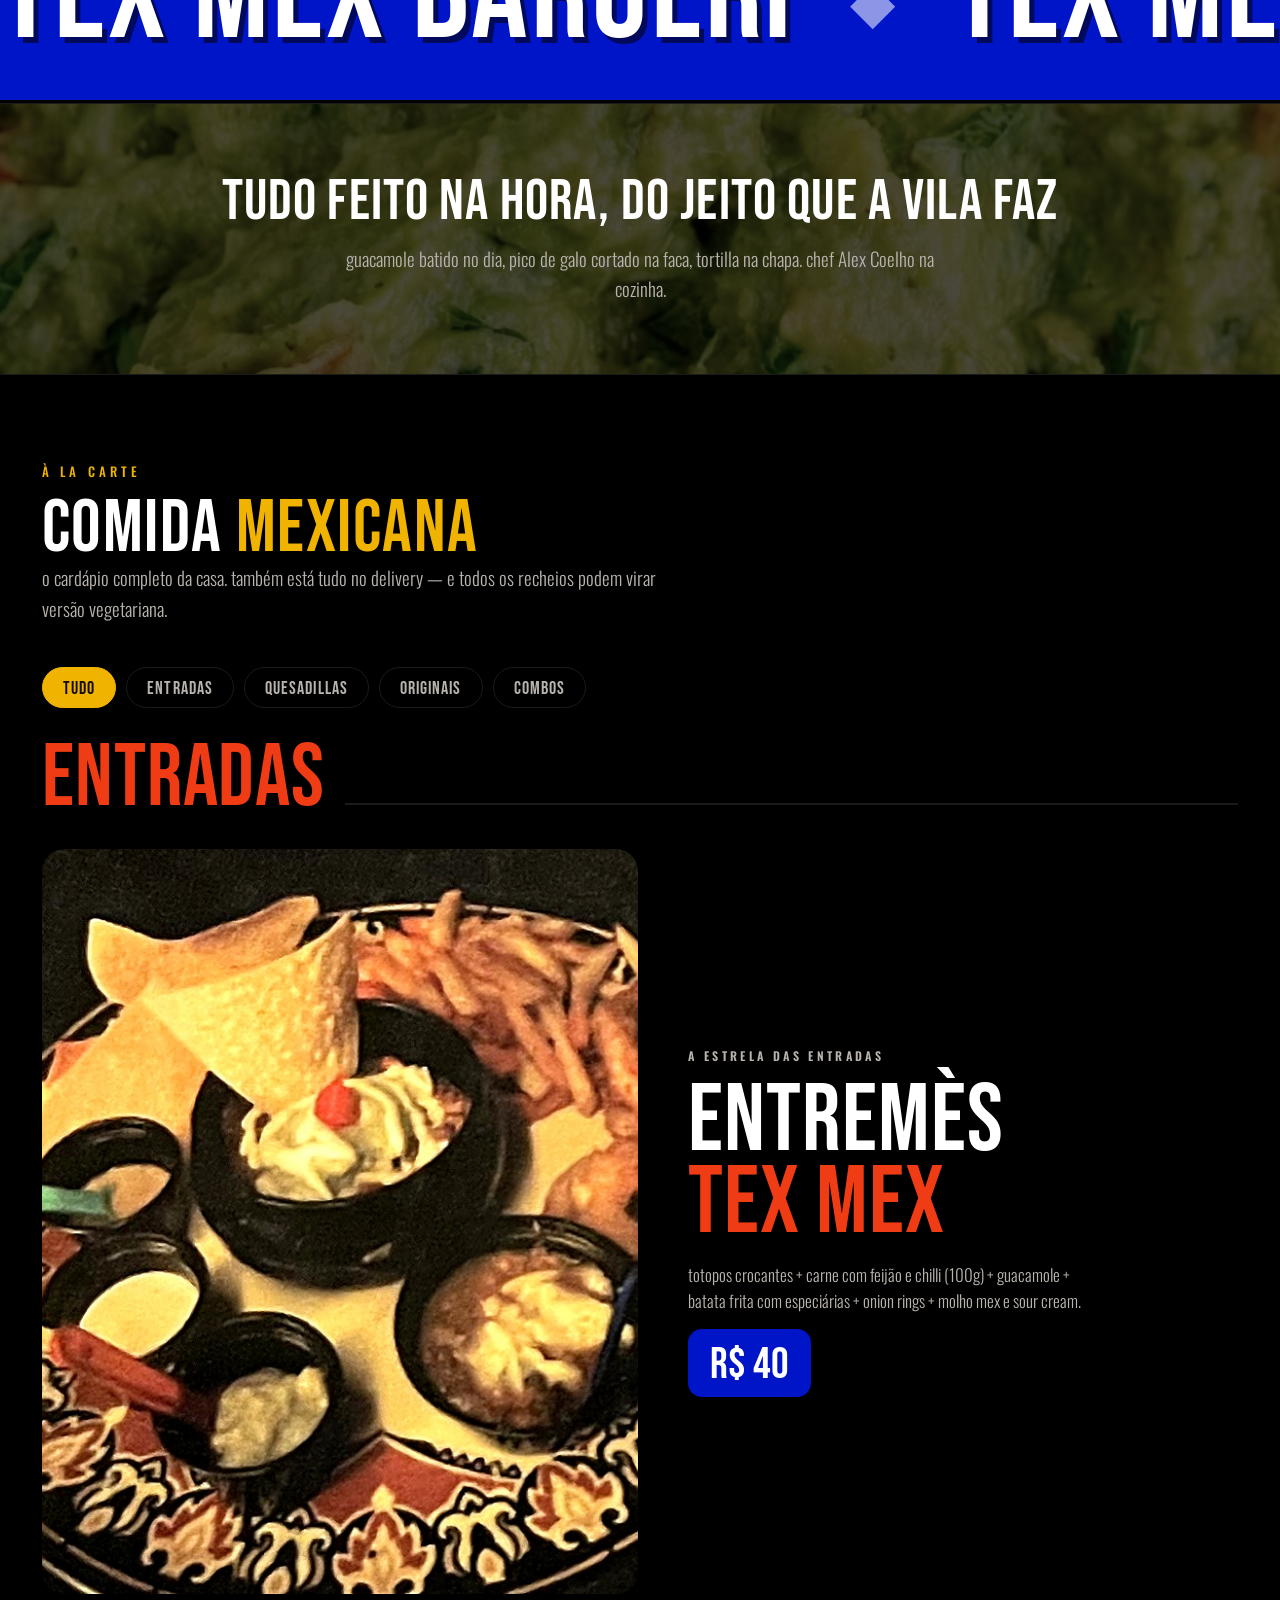
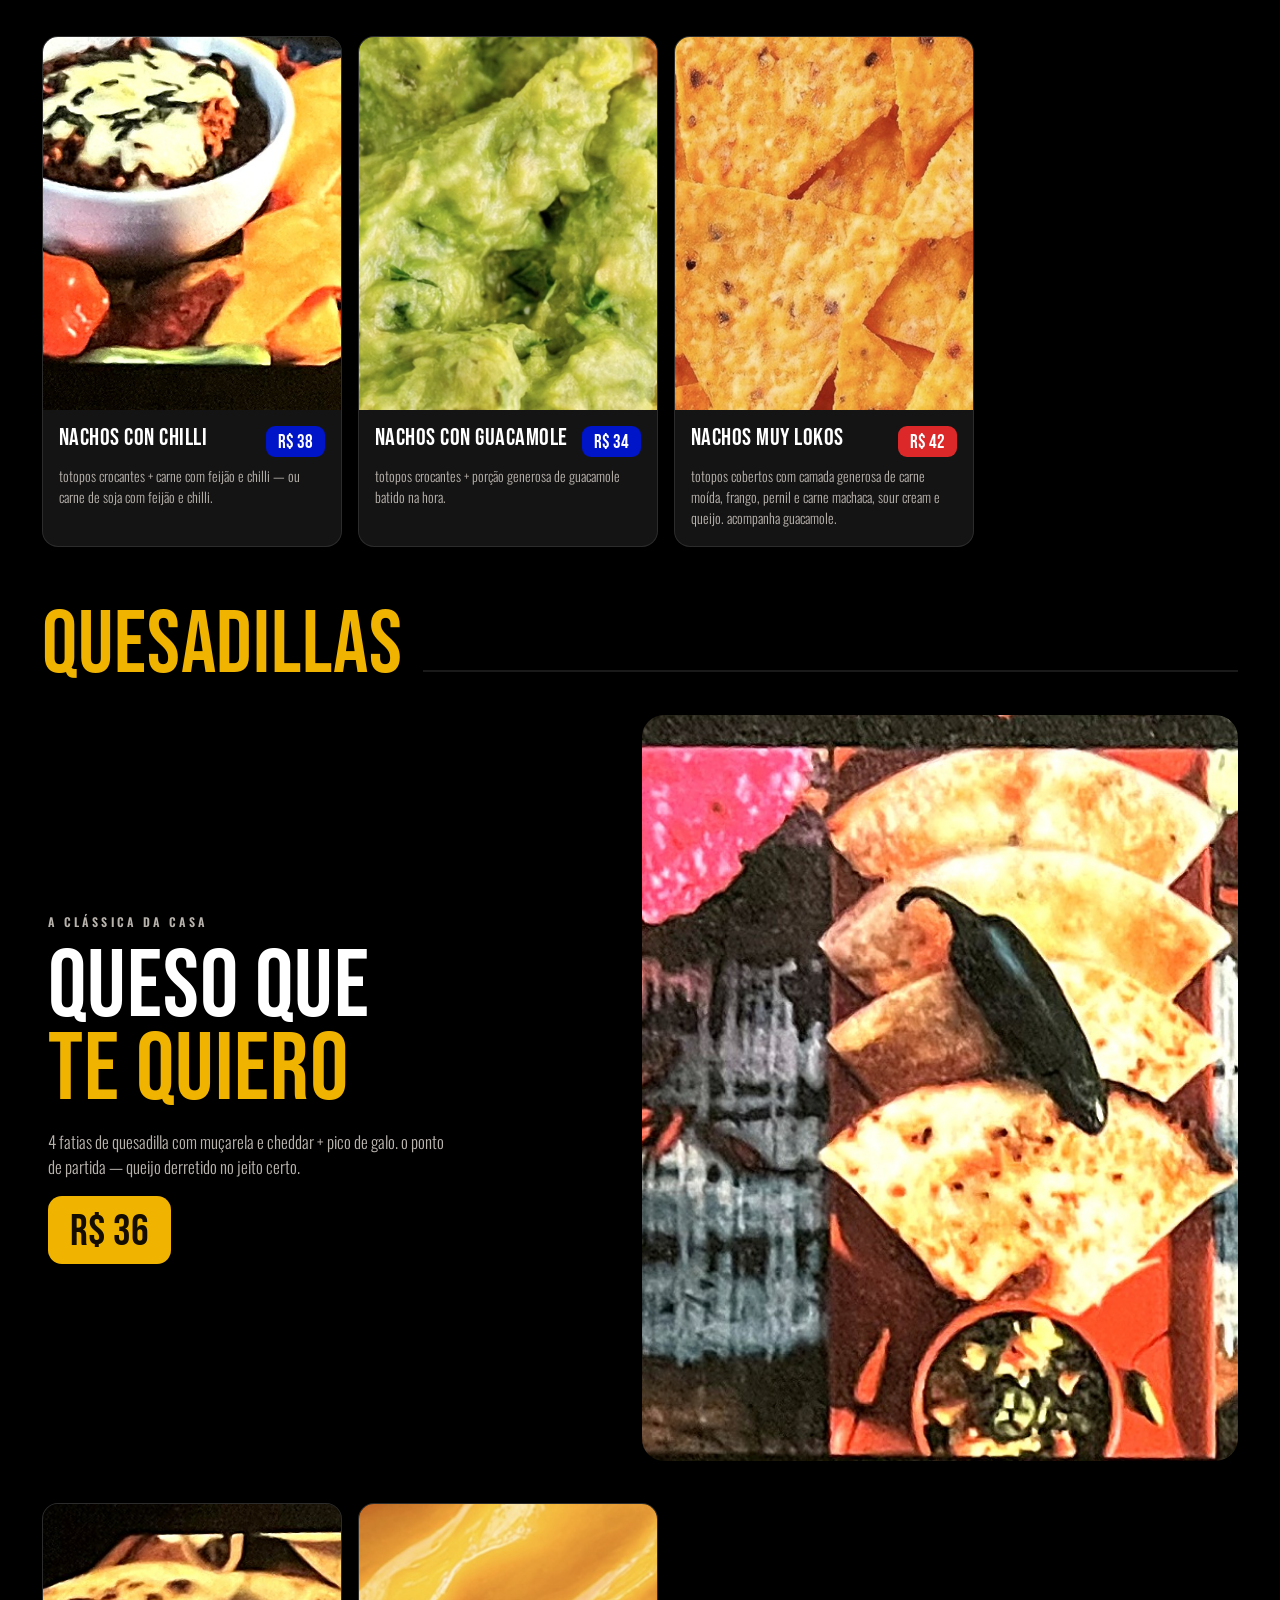
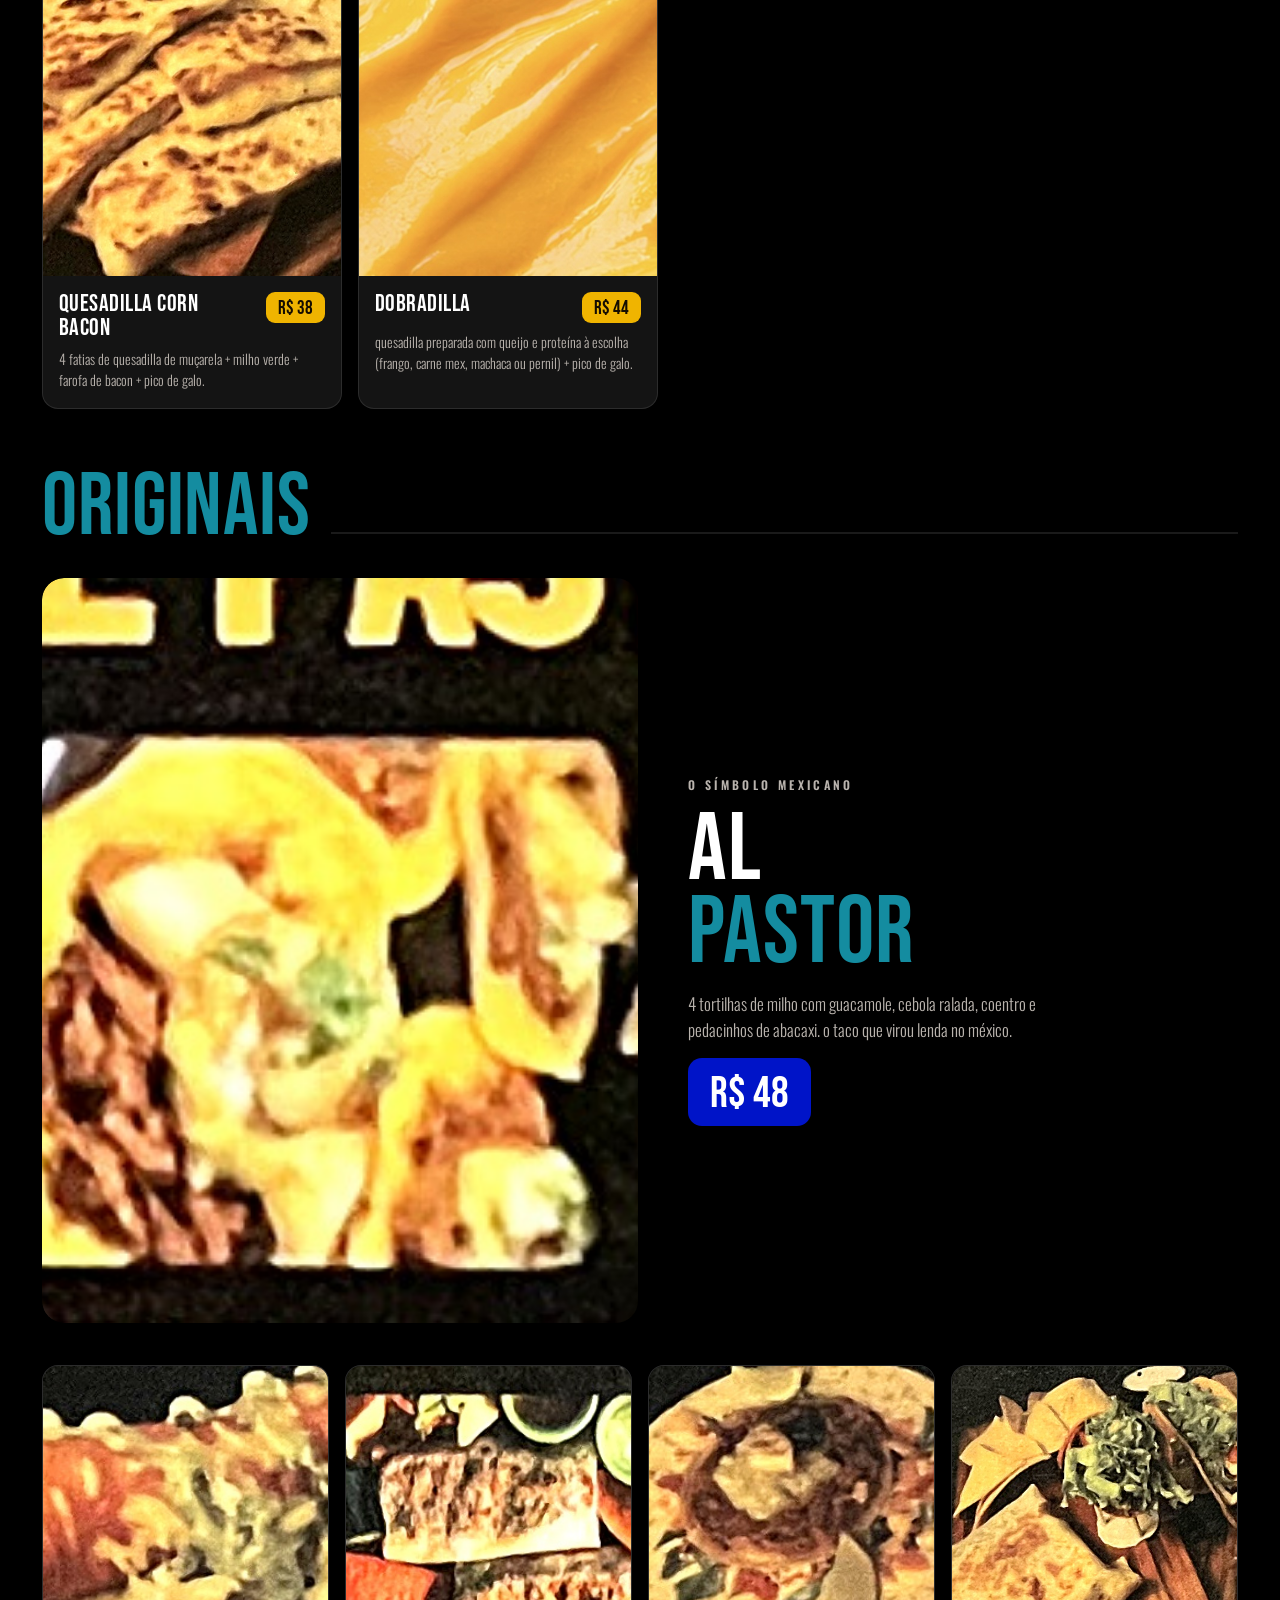
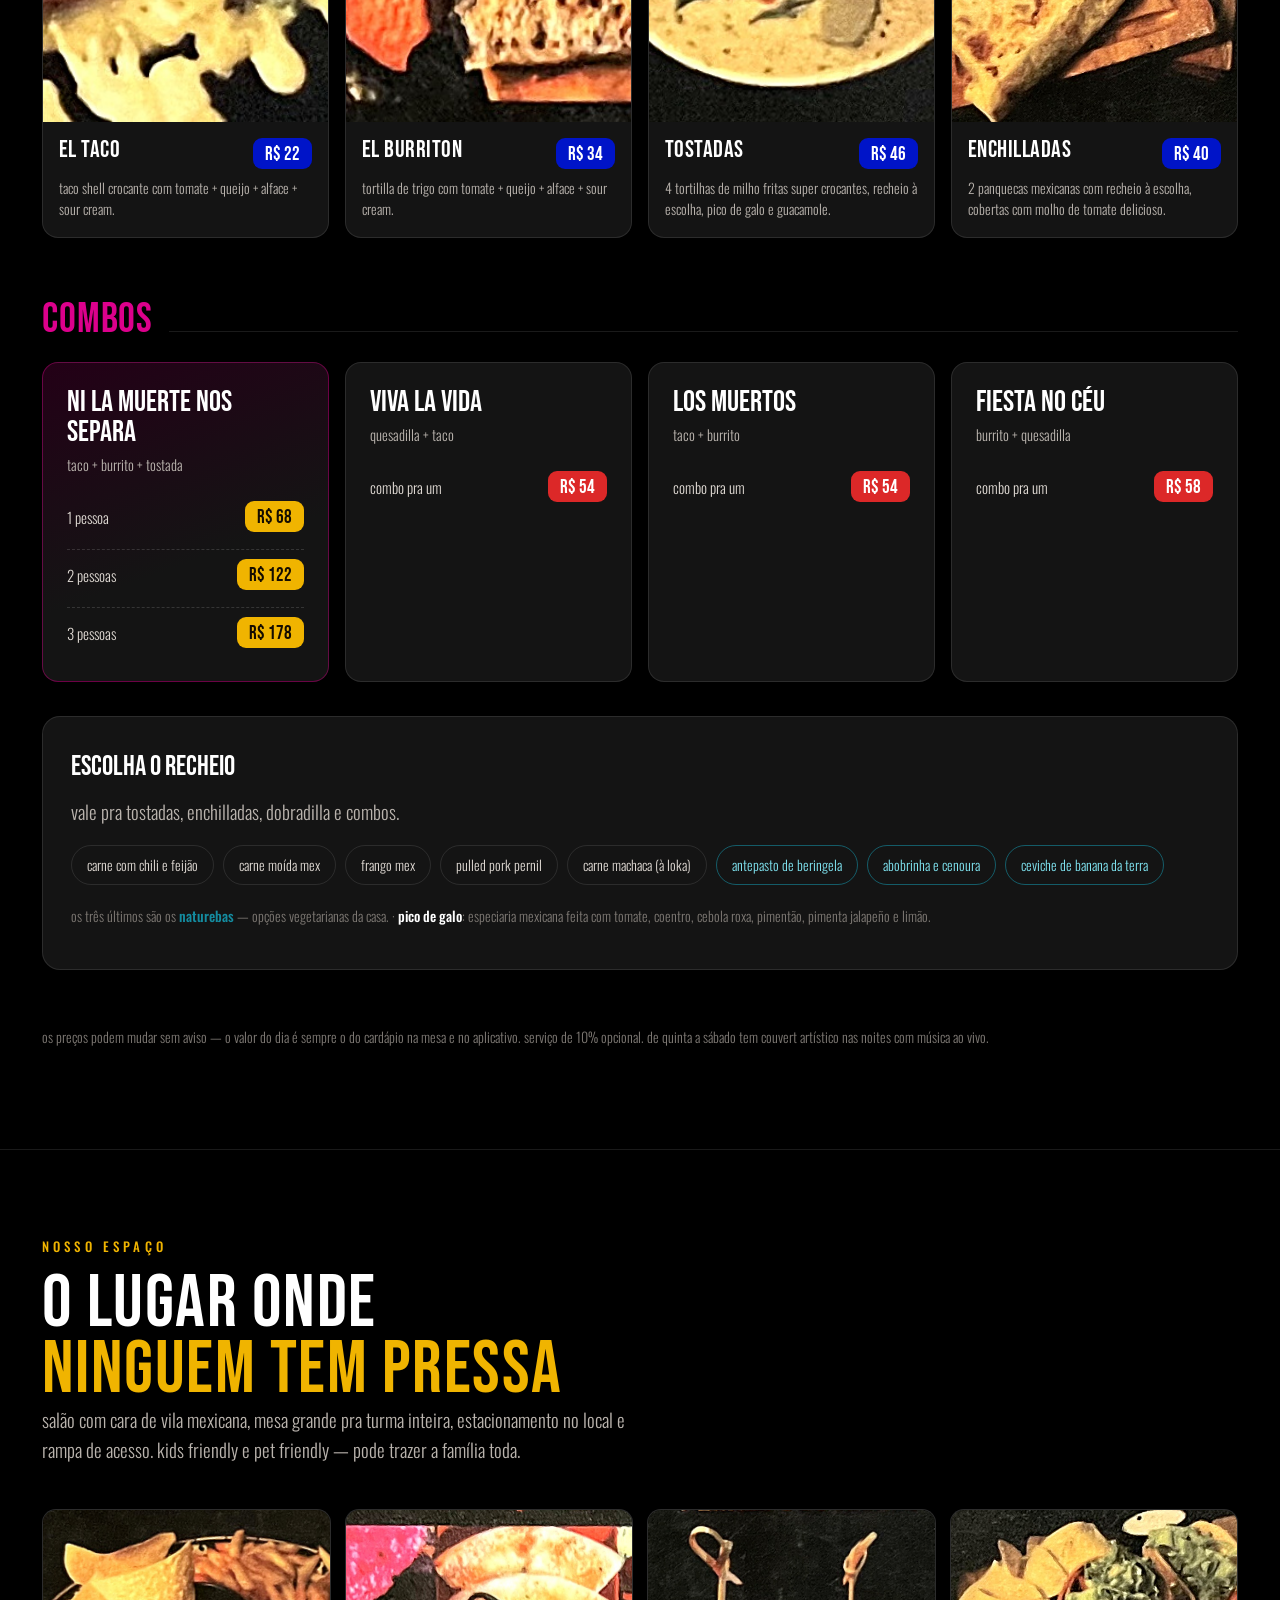
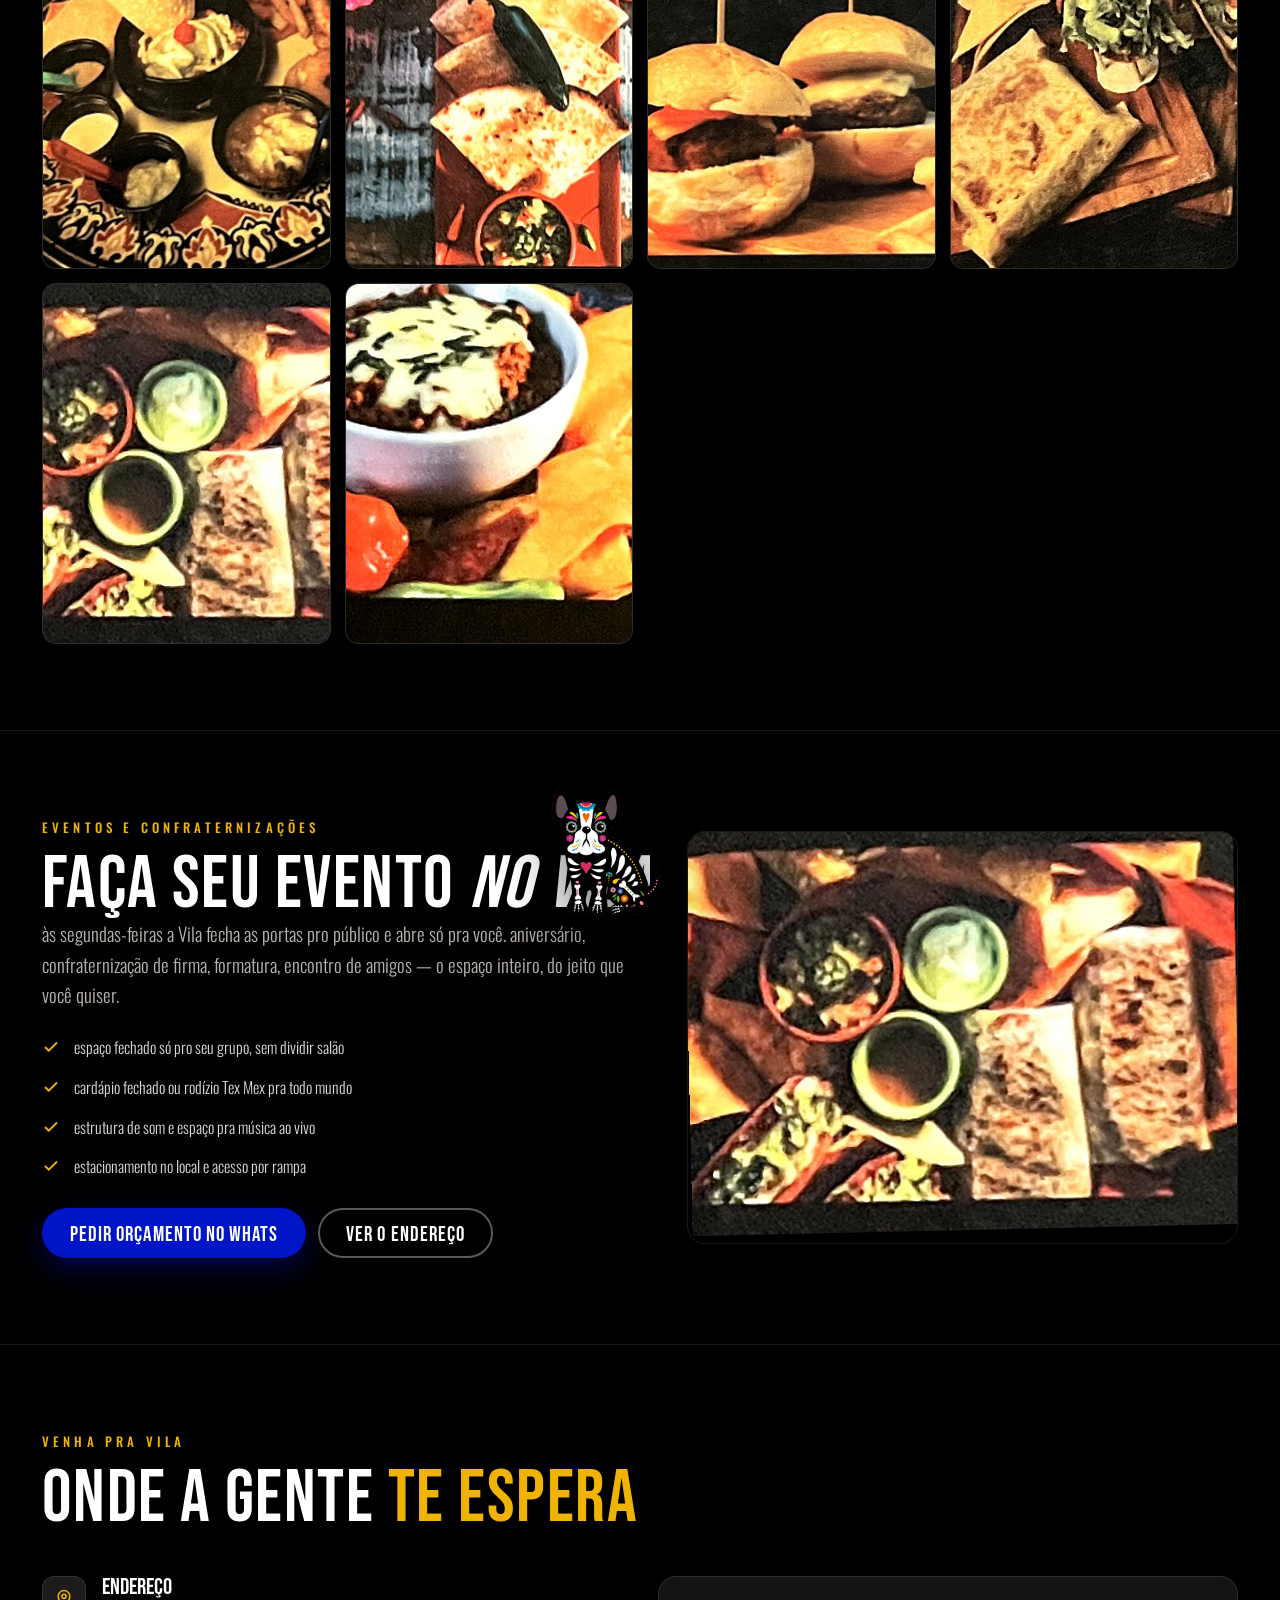
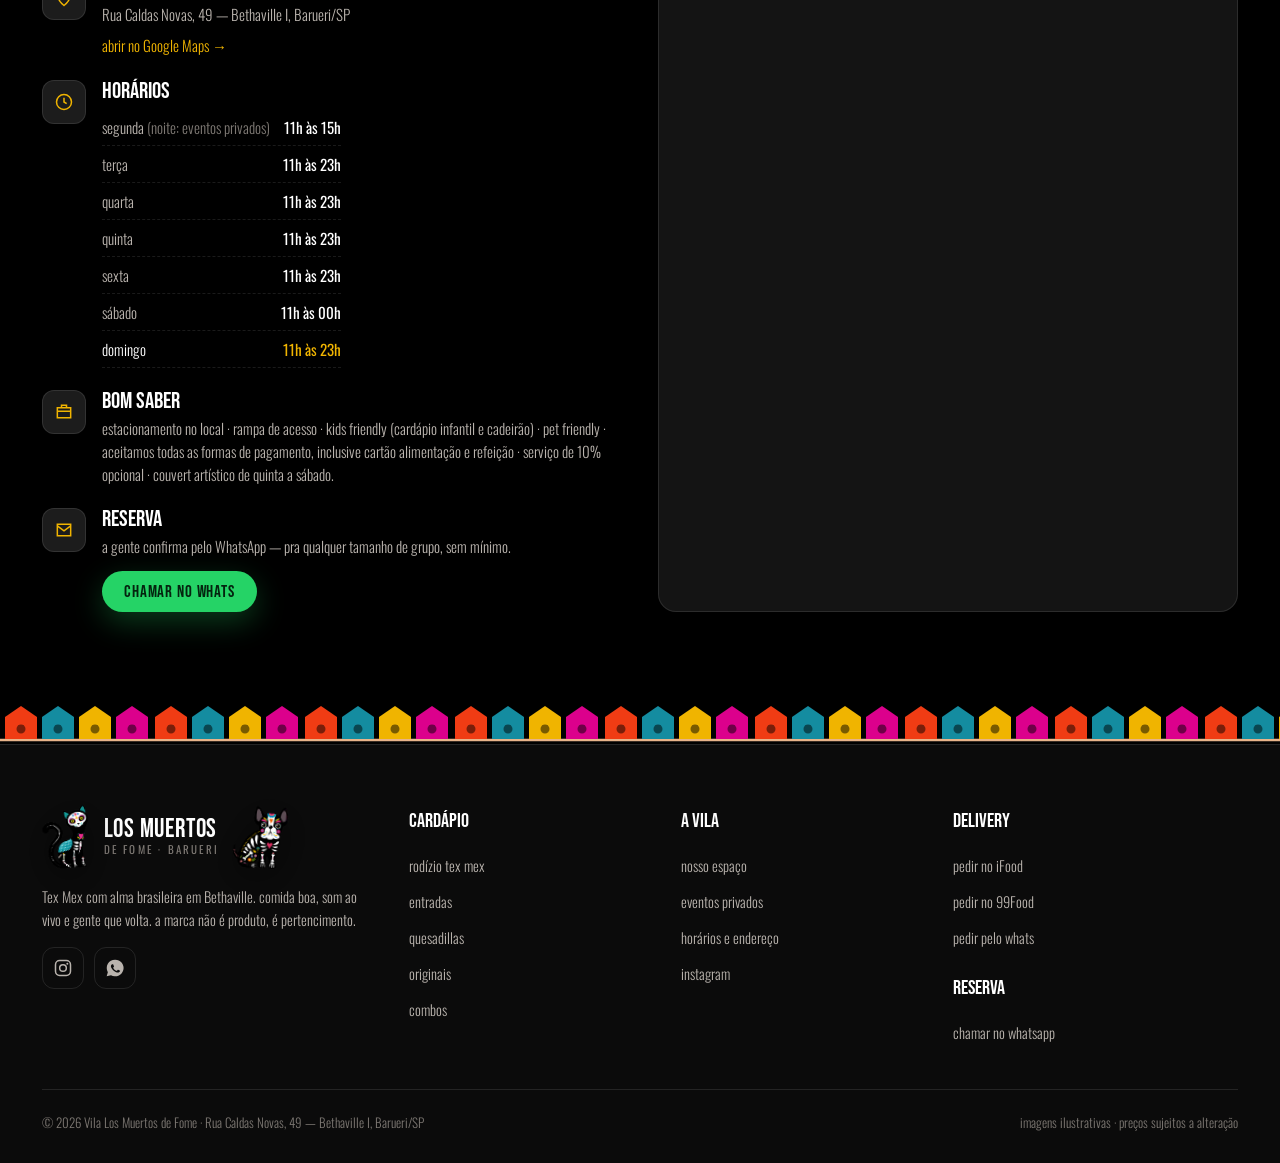
==== commit 41dbb0c9: "Traz os mascotes sugar skull pro site Adiciona os dois mascotes do brand kit (gato e chihuahua Día d" ====
--- a/site/index.html
+++ b/site/index.html
@@ -57,12 +57,7 @@
 <header class="nav">
   <div class="nav__in wrap">
     <a class="marca" href="#topo" aria-label="Vila Los Muertos de Fome — início">
-      <svg class="marca__cranio" viewBox="0 0 32 32" aria-hidden="true">
-        <path d="M16 3c-5.6 0-10 4-10 9.3 0 3.1 1.6 5.2 3.4 6.4v2.8c0 1 .8 1.8 1.8 1.8h9.6c1 0 1.8-.8 1.8-1.8v-2.8c1.8-1.2 3.4-3.3 3.4-6.4C26 7 21.6 3 16 3z" fill="#F0B400"/>
-        <circle cx="12.1" cy="12.4" r="2.6" fill="#000"/><circle cx="19.9" cy="12.4" r="2.6" fill="#000"/>
-        <path d="M16 16.2l1.6 2.6h-3.2z" fill="#000"/>
-        <path d="M12.4 21.2v2.4M16 21.2v2.4M19.6 21.2v2.4" stroke="#000" stroke-width="1.3"/>
-      </svg>
+      <img class="marca__mascote" src="img/mascotes/gato.png" alt="" width="28" height="38" loading="eager">
       <span class="marca__txt"><b>los muertos</b><span>de fome · barueri</span></span>
     </a>
 
@@ -546,7 +541,8 @@
 <section class="secao secao--linha" id="eventos">
   <div class="wrap">
     <div class="eventos-grid">
-      <div class="rev">
+      <div class="rev eventos-copy">
+        <img class="eventos__mascote" src="img/mascotes/chihuahua.png" alt="" loading="lazy" aria-hidden="true">
         <span class="olho">eventos e confraternizações</span>
         <h2 class="palavra-holder">faça seu evento <em>no vila</em></h2>
         <p class="lead">às segundas-feiras a Vila fecha as portas pro público e abre só pra você. aniversário, confraternização de firma, formatura, encontro de amigos — o espaço inteiro, do jeito que você quiser.</p>
@@ -625,13 +621,13 @@
   <div class="wrap">
     <div class="rodape__grid">
       <div>
-        <div class="marca" style="margin-bottom:14px">
-          <svg class="marca__cranio" viewBox="0 0 32 32" aria-hidden="true">
-            <path d="M16 3c-5.6 0-10 4-10 9.3 0 3.1 1.6 5.2 3.4 6.4v2.8c0 1 .8 1.8 1.8 1.8h9.6c1 0 1.8-.8 1.8-1.8v-2.8c1.8-1.2 3.4-3.3 3.4-6.4C26 7 21.6 3 16 3z" fill="#F0B400"/>
-            <circle cx="12.1" cy="12.4" r="2.6" fill="#000"/><circle cx="19.9" cy="12.4" r="2.6" fill="#000"/>
-            <path d="M16 16.2l1.6 2.6h-3.2z" fill="#000"/>
-          </svg>
-          <span class="marca__txt"><b>los muertos</b><span>de fome · barueri</span></span>
+        <div class="rodape__marca">
+          <img class="rodape__mascote rodape__mascote--esq" src="img/mascotes/gato.png" alt="" loading="lazy" aria-hidden="true">
+          <div class="rodape__marca-txt">
+            <b>los muertos</b>
+            <span>de fome · barueri</span>
+          </div>
+          <img class="rodape__mascote rodape__mascote--dir" src="img/mascotes/chihuahua.png" alt="" loading="lazy" aria-hidden="true">
         </div>
         <p>Tex Mex com alma brasileira em Bethaville. comida boa, som ao vivo e gente que volta. a marca não é produto, é pertencimento.</p>
         <div class="social">
--- a/site/css/styles.css
+++ b/site/css/styles.css
@@ -684,3 +684,65 @@
   .item--hero__foto img{transition:none}
   .item--hero:hover .item--hero__foto img{transform:none}
 }
+
+/* =========================================================================
+   Mascotes — sugar skulls do Día de los Muertos
+   Uso cirúrgico: nav, seção eventos, rodapé. Nada mais.
+   ========================================================================= */
+
+/* mascote da nav — substitui o crânio SVG */
+.marca__mascote{
+  width:auto;height:38px;object-fit:contain;flex-shrink:0;
+  filter:drop-shadow(0 4px 10px rgba(0,0,0,.55));
+  transition:transform .35s ease;
+}
+.marca:hover .marca__mascote{transform:rotate(-6deg) scale(1.06)}
+
+/* mascote da seção eventos — chihuahua recepcionista */
+.eventos-copy{position:relative}
+.eventos__mascote{
+  position:absolute;top:-30px;right:-10px;
+  width:110px;height:auto;
+  filter:drop-shadow(0 12px 30px rgba(0,0,0,.6));
+  animation:mascoteFlutua 5.5s ease-in-out infinite;
+  pointer-events:none;z-index:2;
+}
+@keyframes mascoteFlutua{
+  0%,100%{transform:translateY(0) rotate(-3deg)}
+  50%{transform:translateY(-8px) rotate(3deg)}
+}
+
+/* marca do rodapé — mascotes emoldurando */
+.rodape__marca{
+  display:flex;align-items:center;gap:14px;margin-bottom:16px;
+}
+.rodape__mascote{
+  width:auto;height:64px;object-fit:contain;flex-shrink:0;
+  filter:drop-shadow(0 8px 18px rgba(0,0,0,.55));
+}
+.rodape__mascote--esq{transform:rotate(-4deg)}
+.rodape__mascote--dir{transform:rotate(4deg) scaleX(-1)}
+.rodape__marca-txt{
+  font-family:var(--display);line-height:.82;
+}
+.rodape__marca-txt b{
+  display:block;font-weight:400;font-size:26px;letter-spacing:.03em;color:#fff;
+}
+.rodape__marca-txt span{
+  display:block;font-family:var(--corpo);font-weight:400;font-size:11px;
+  letter-spacing:.2em;text-transform:uppercase;color:var(--cinza-2);margin-top:5px;
+}
+
+@media (max-width:900px){
+  .eventos__mascote{width:80px;top:-20px;right:0}
+  .rodape__mascote{height:52px}
+  .rodape__marca-txt b{font-size:22px}
+}
+@media (max-width:520px){
+  .eventos__mascote{width:64px;top:-12px;right:-4px;opacity:.9}
+}
+
+@media (prefers-reduced-motion:reduce){
+  .eventos__mascote{animation:none}
+  .marca:hover .marca__mascote{transform:none}
+}
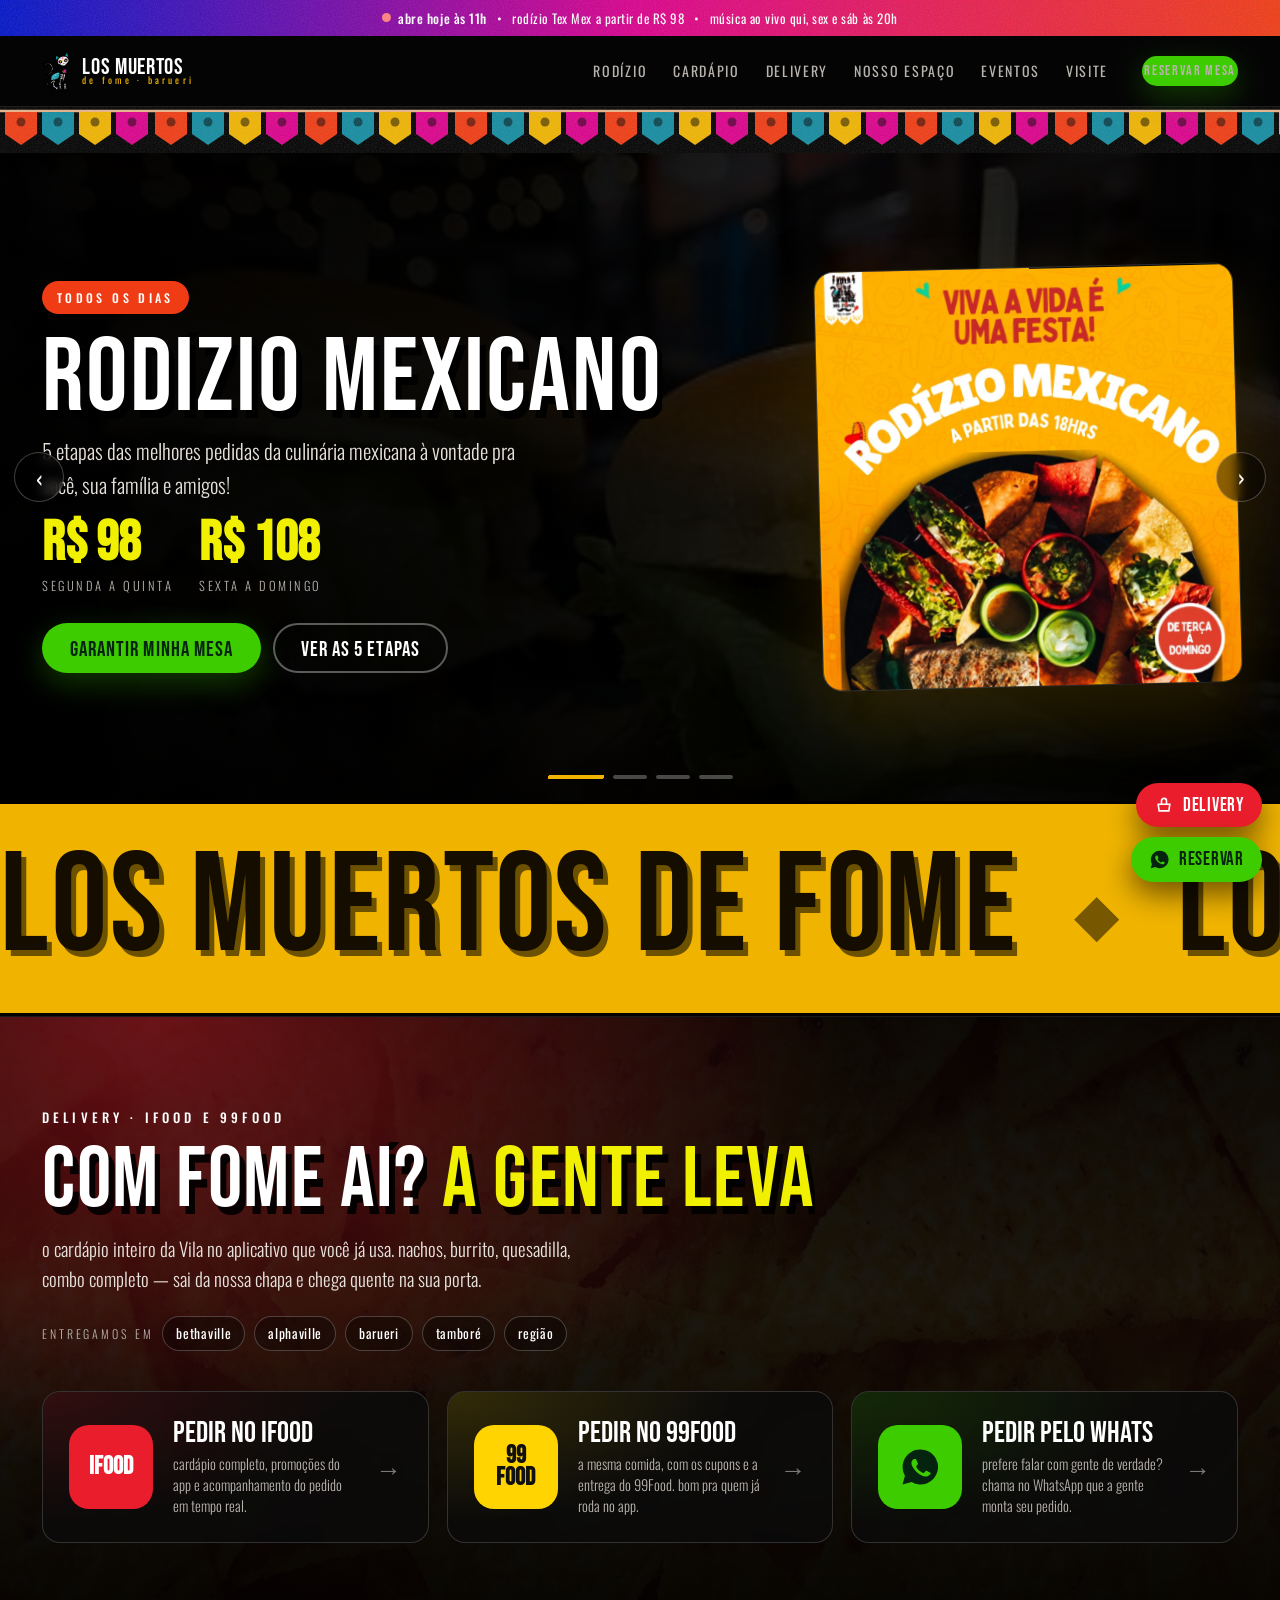
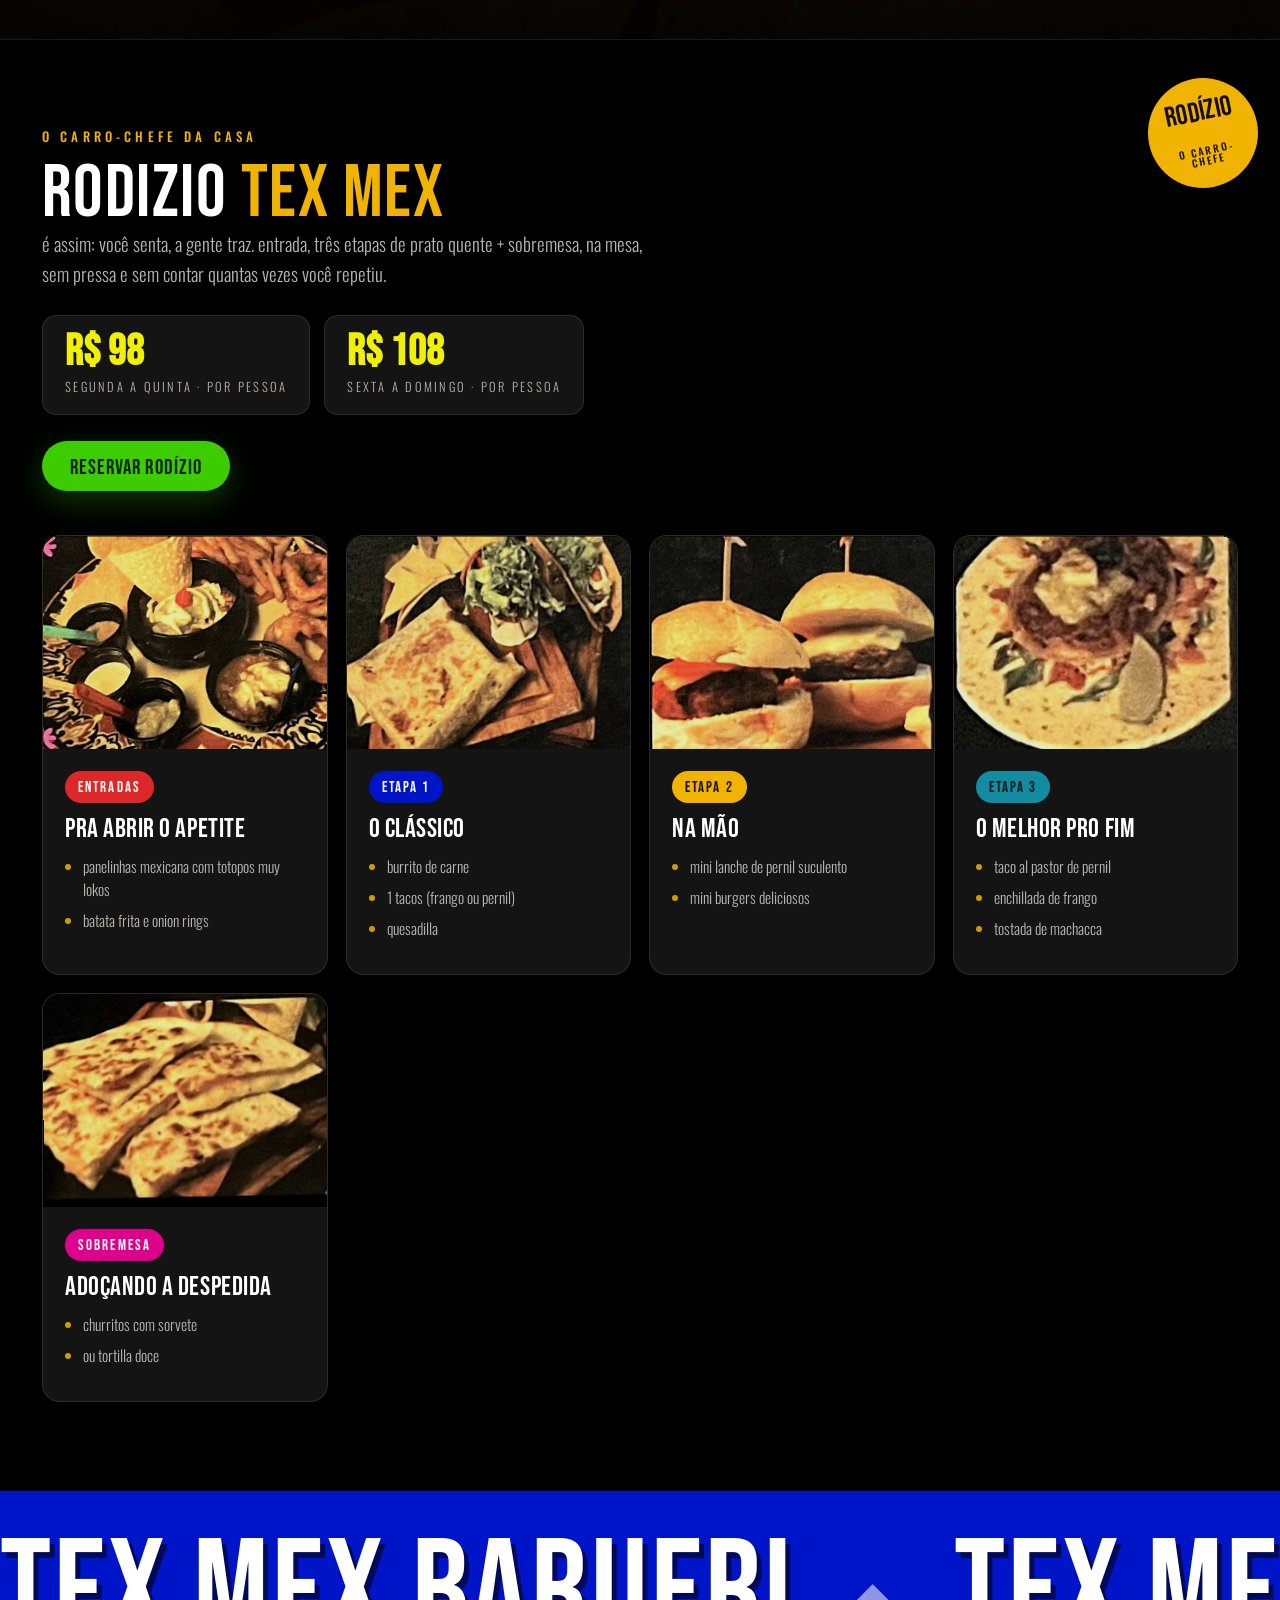
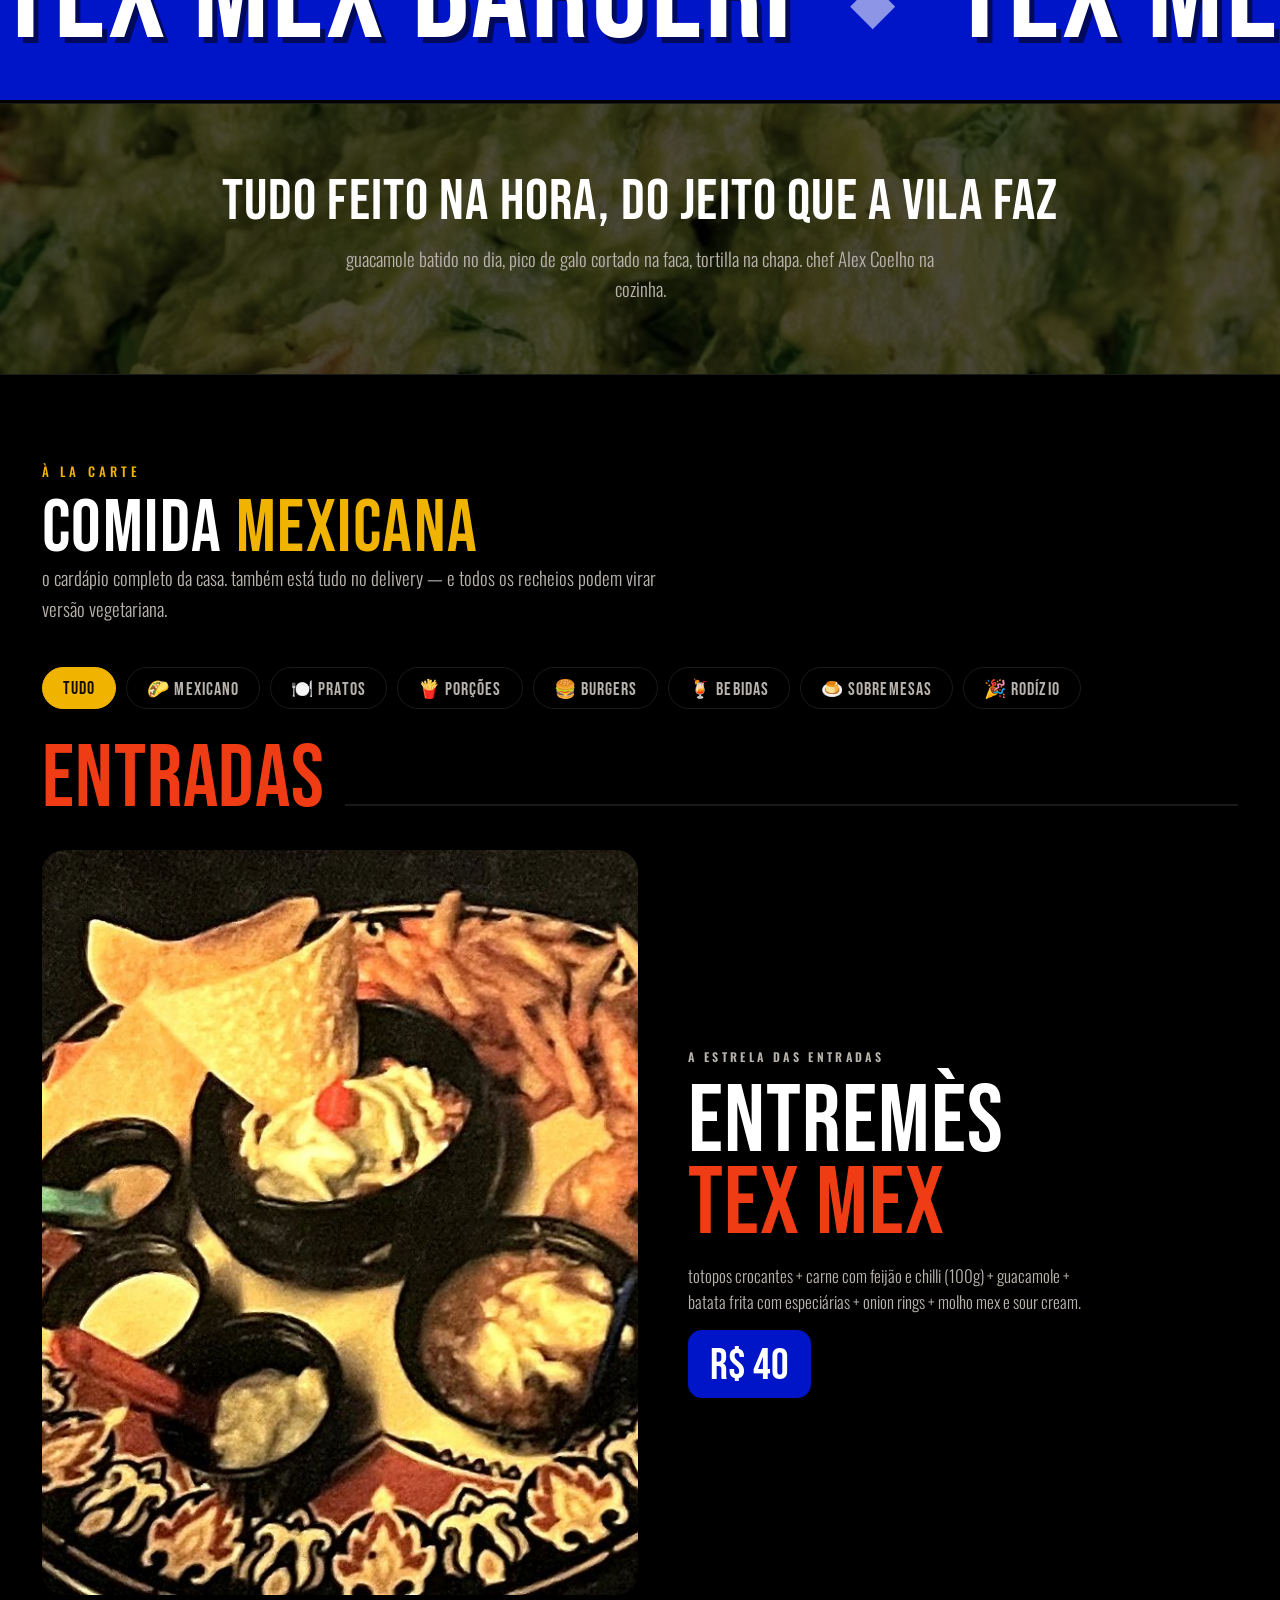
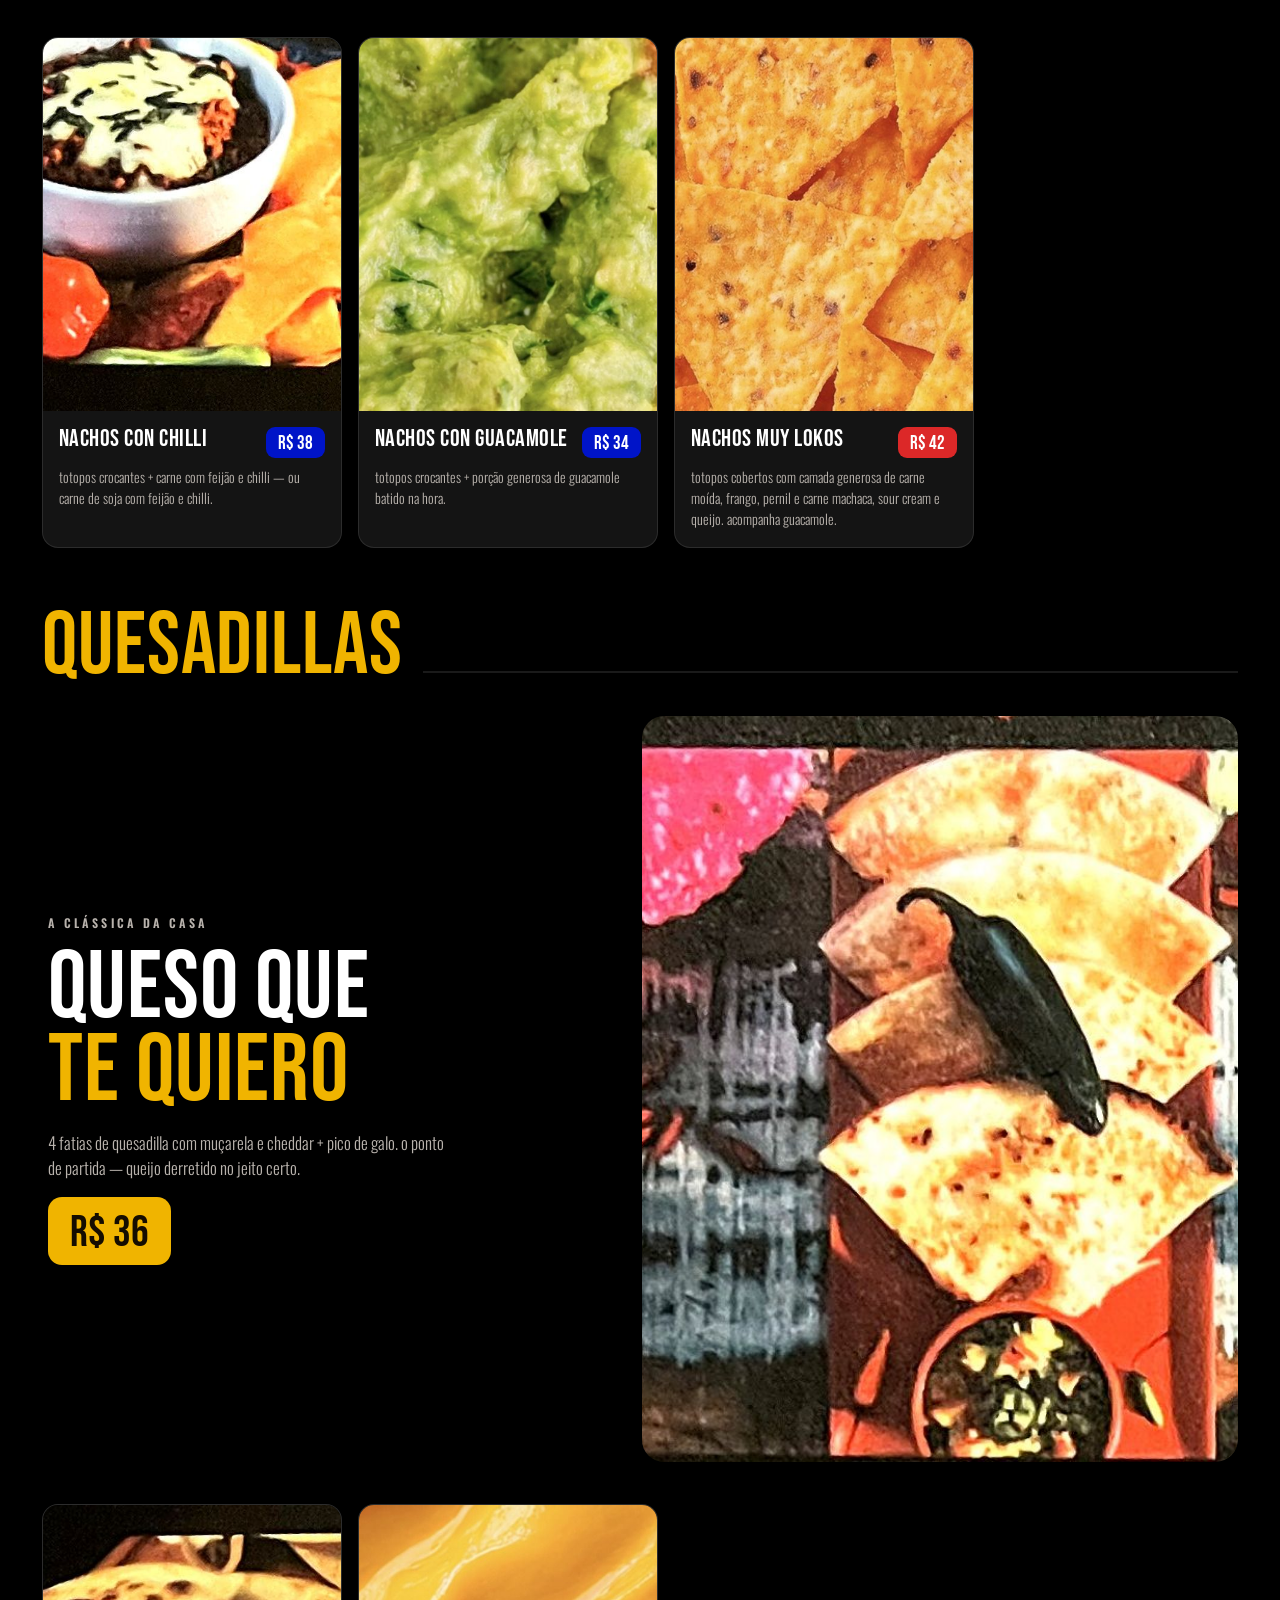
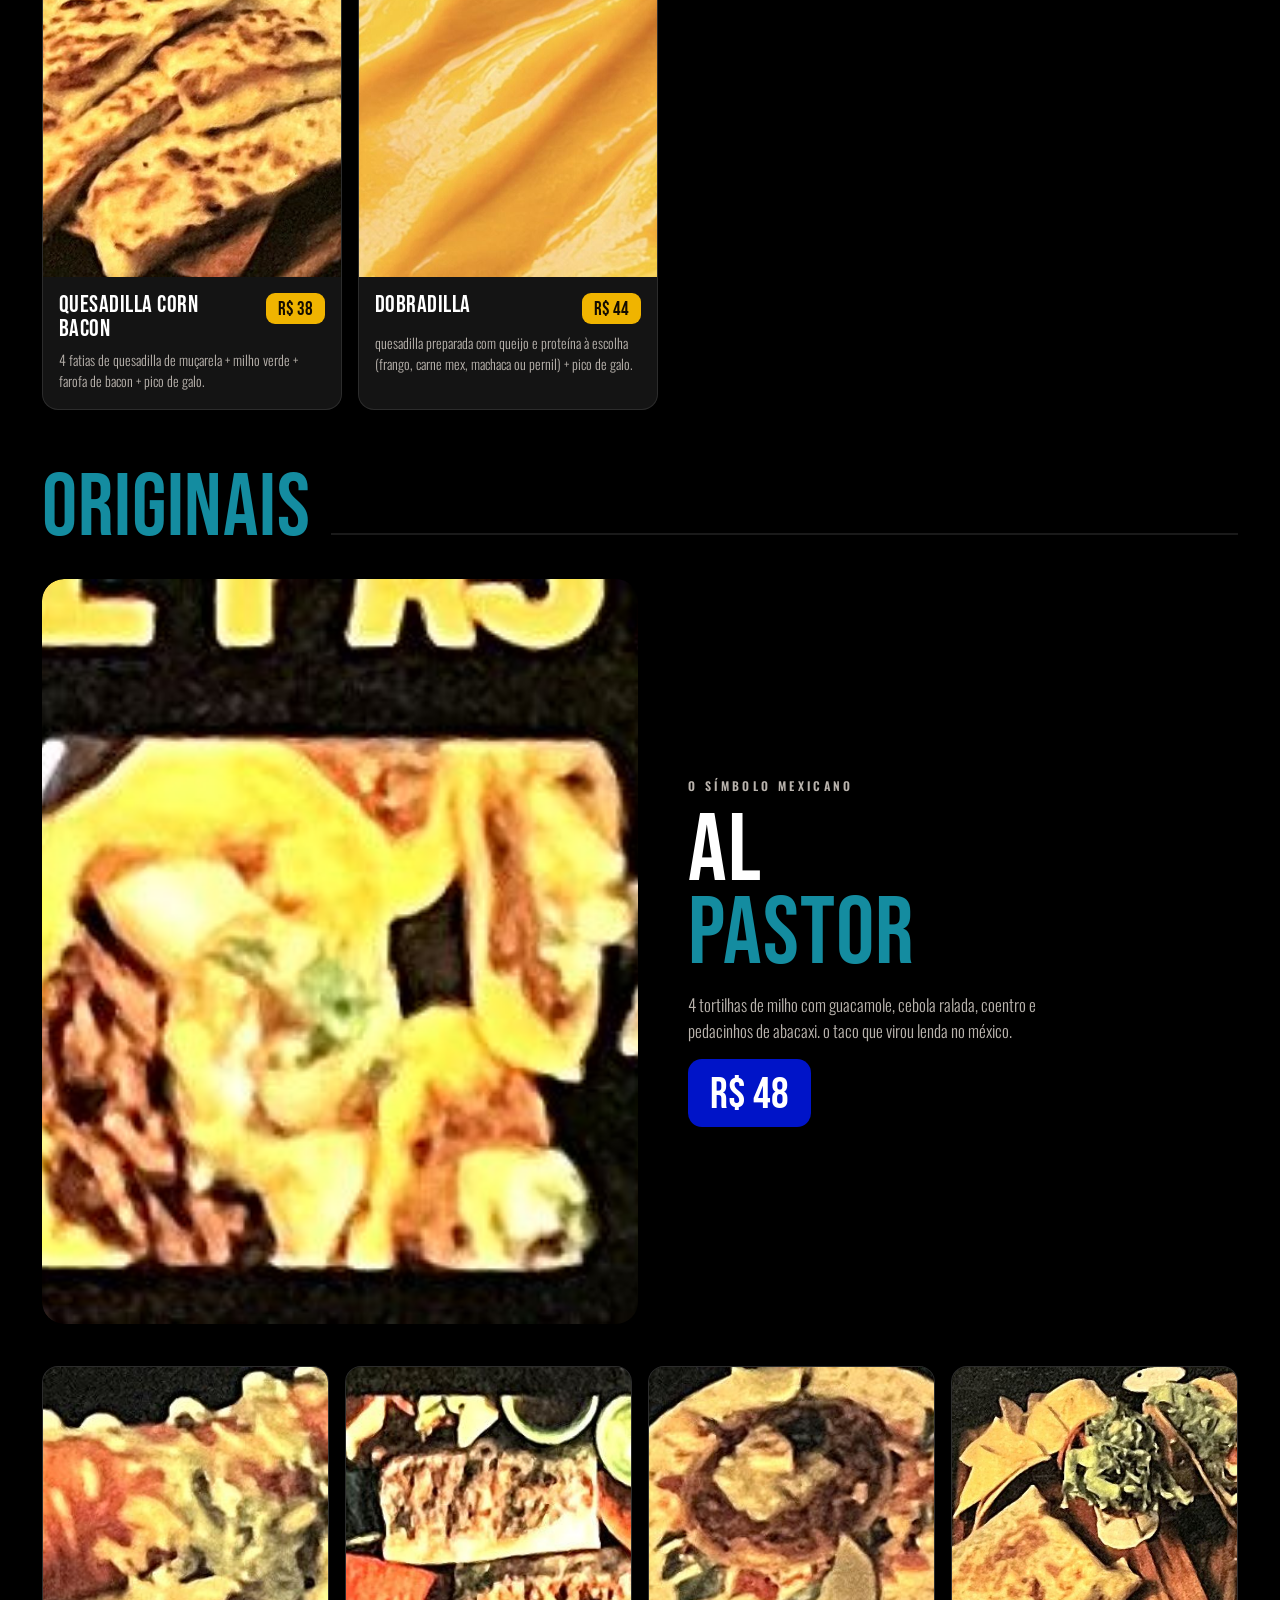
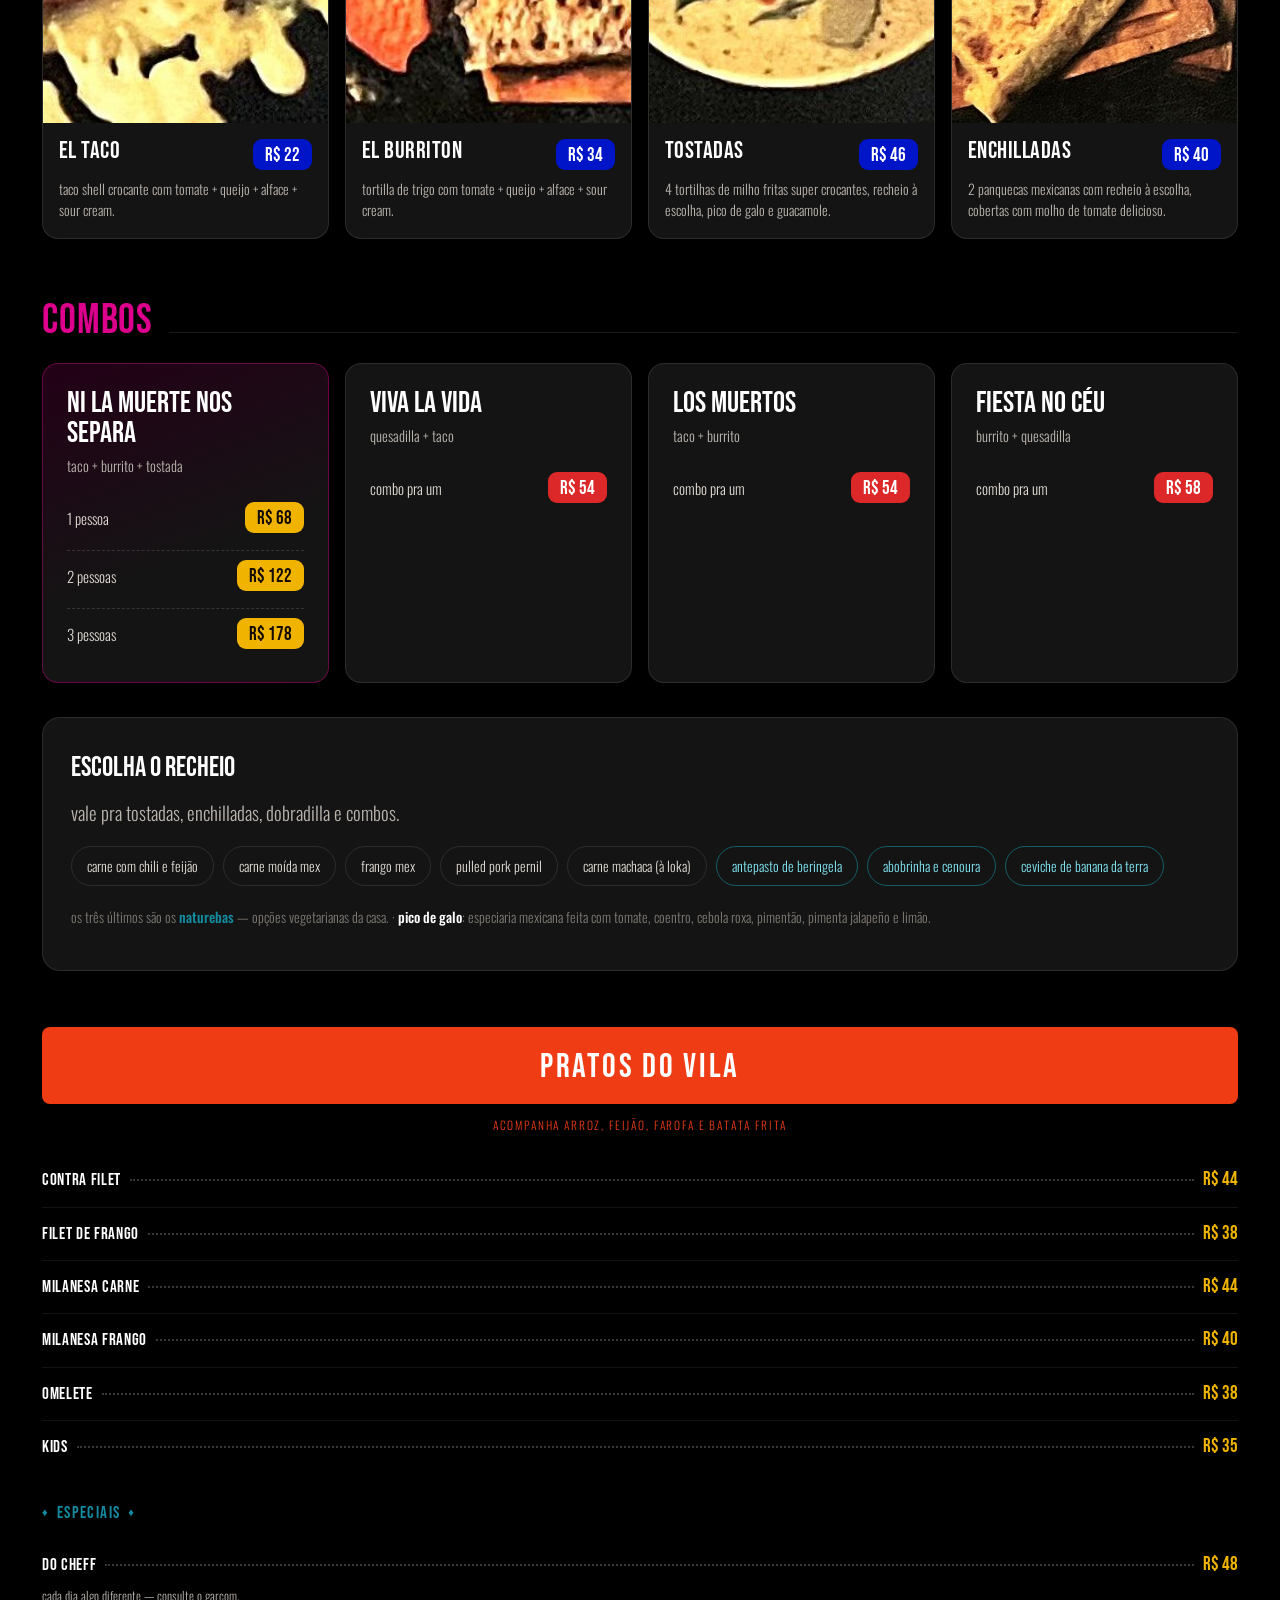
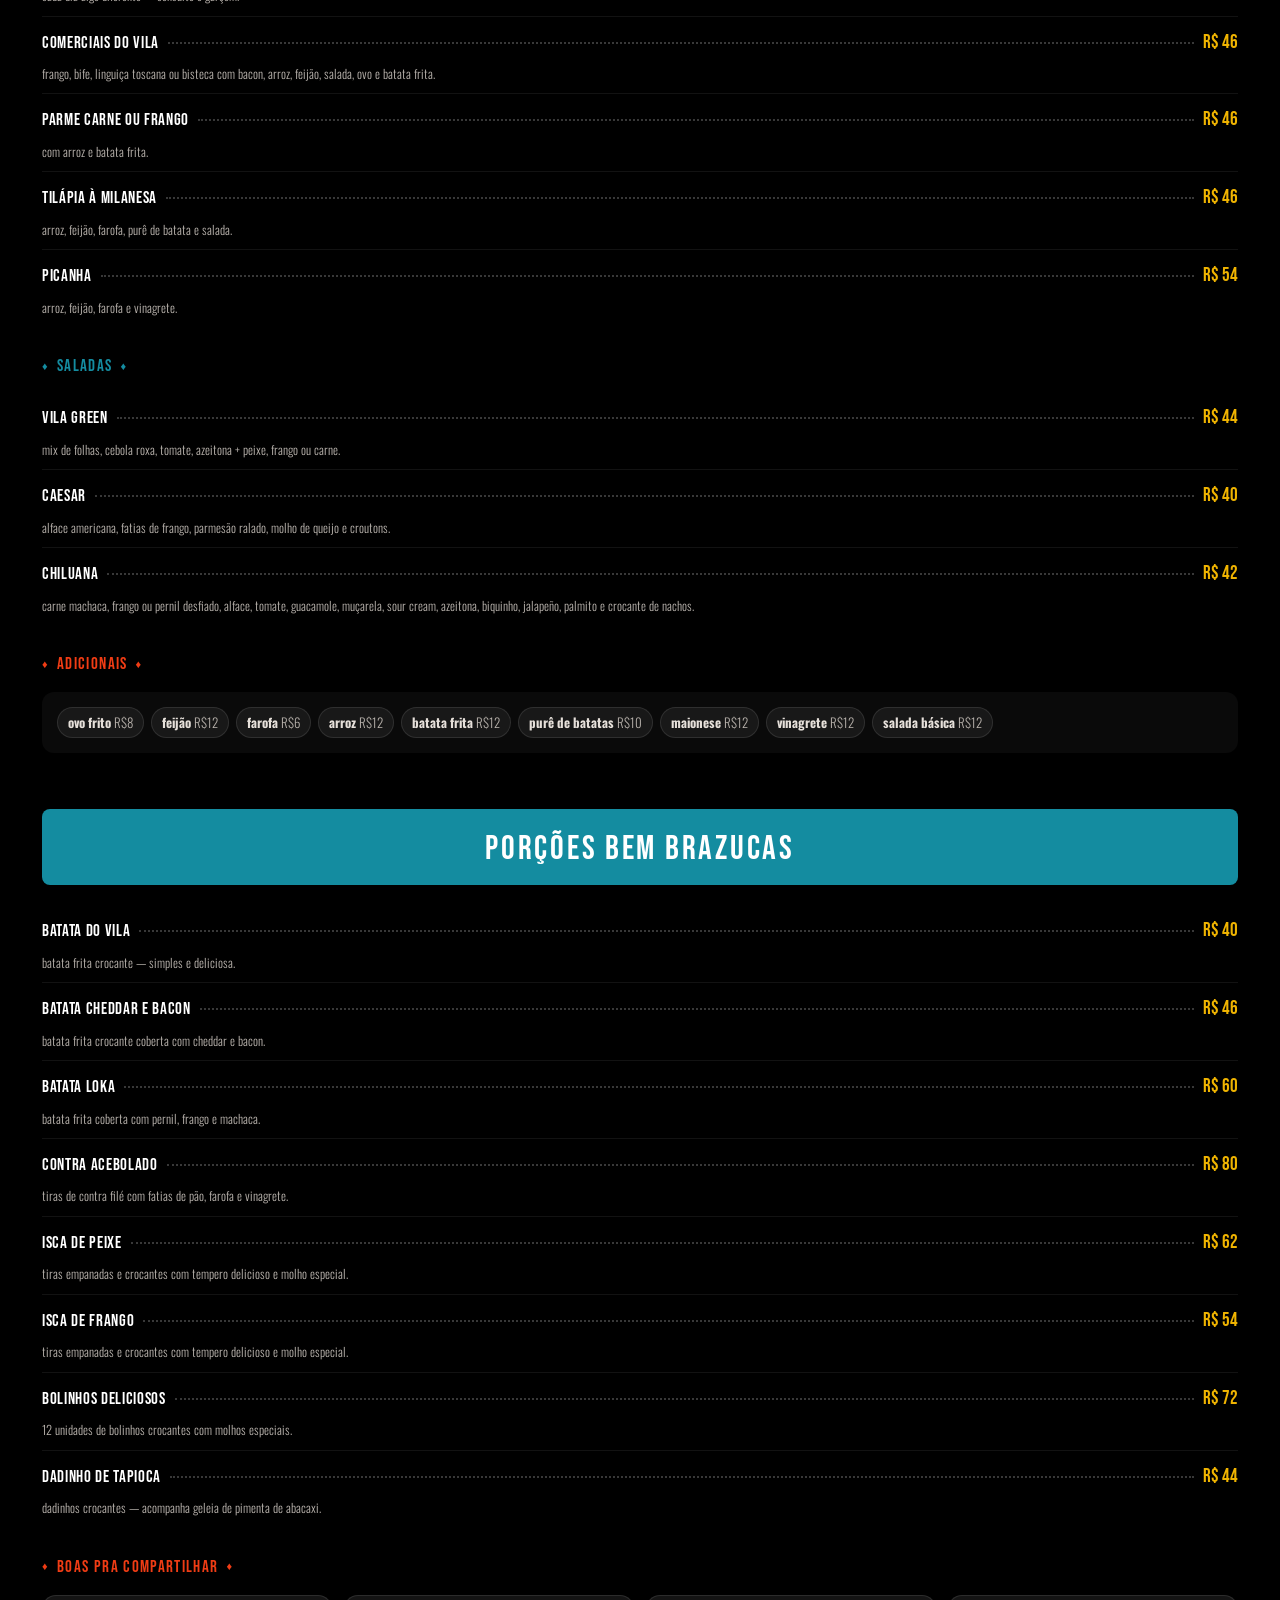
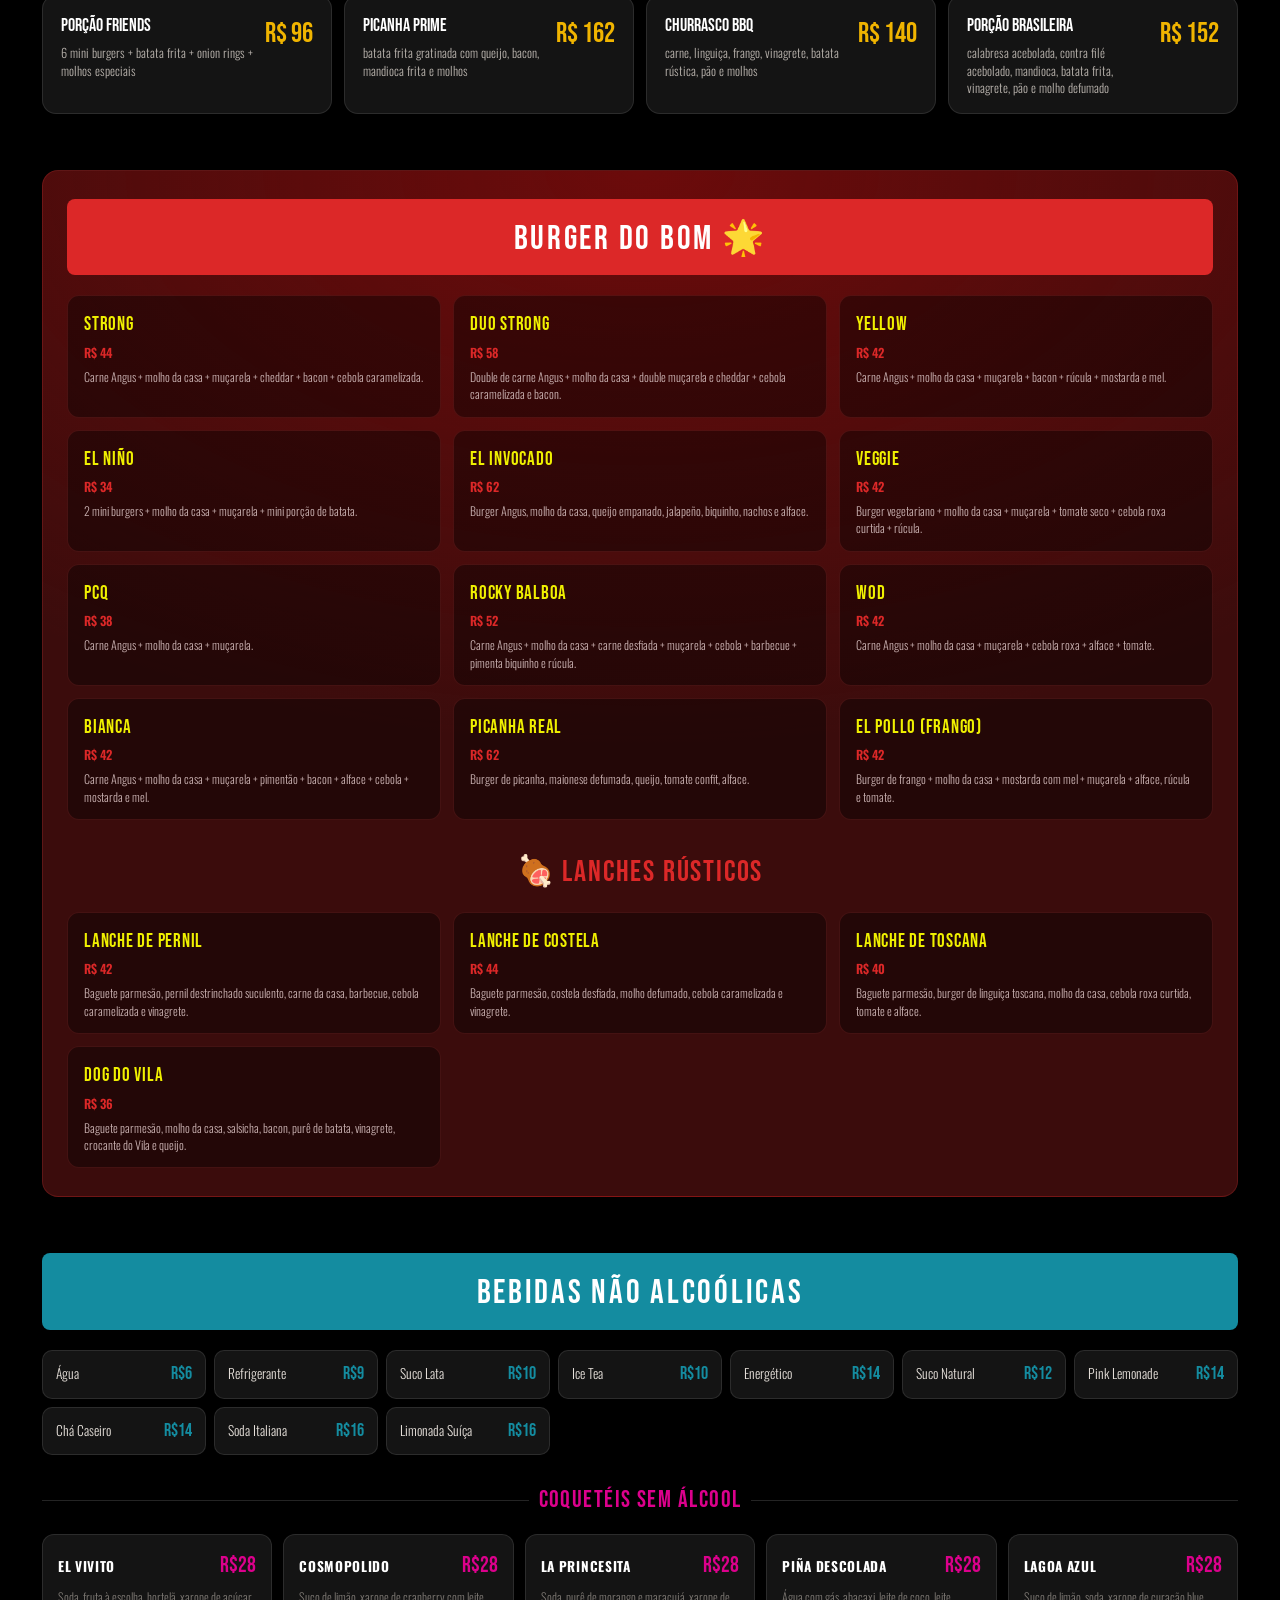
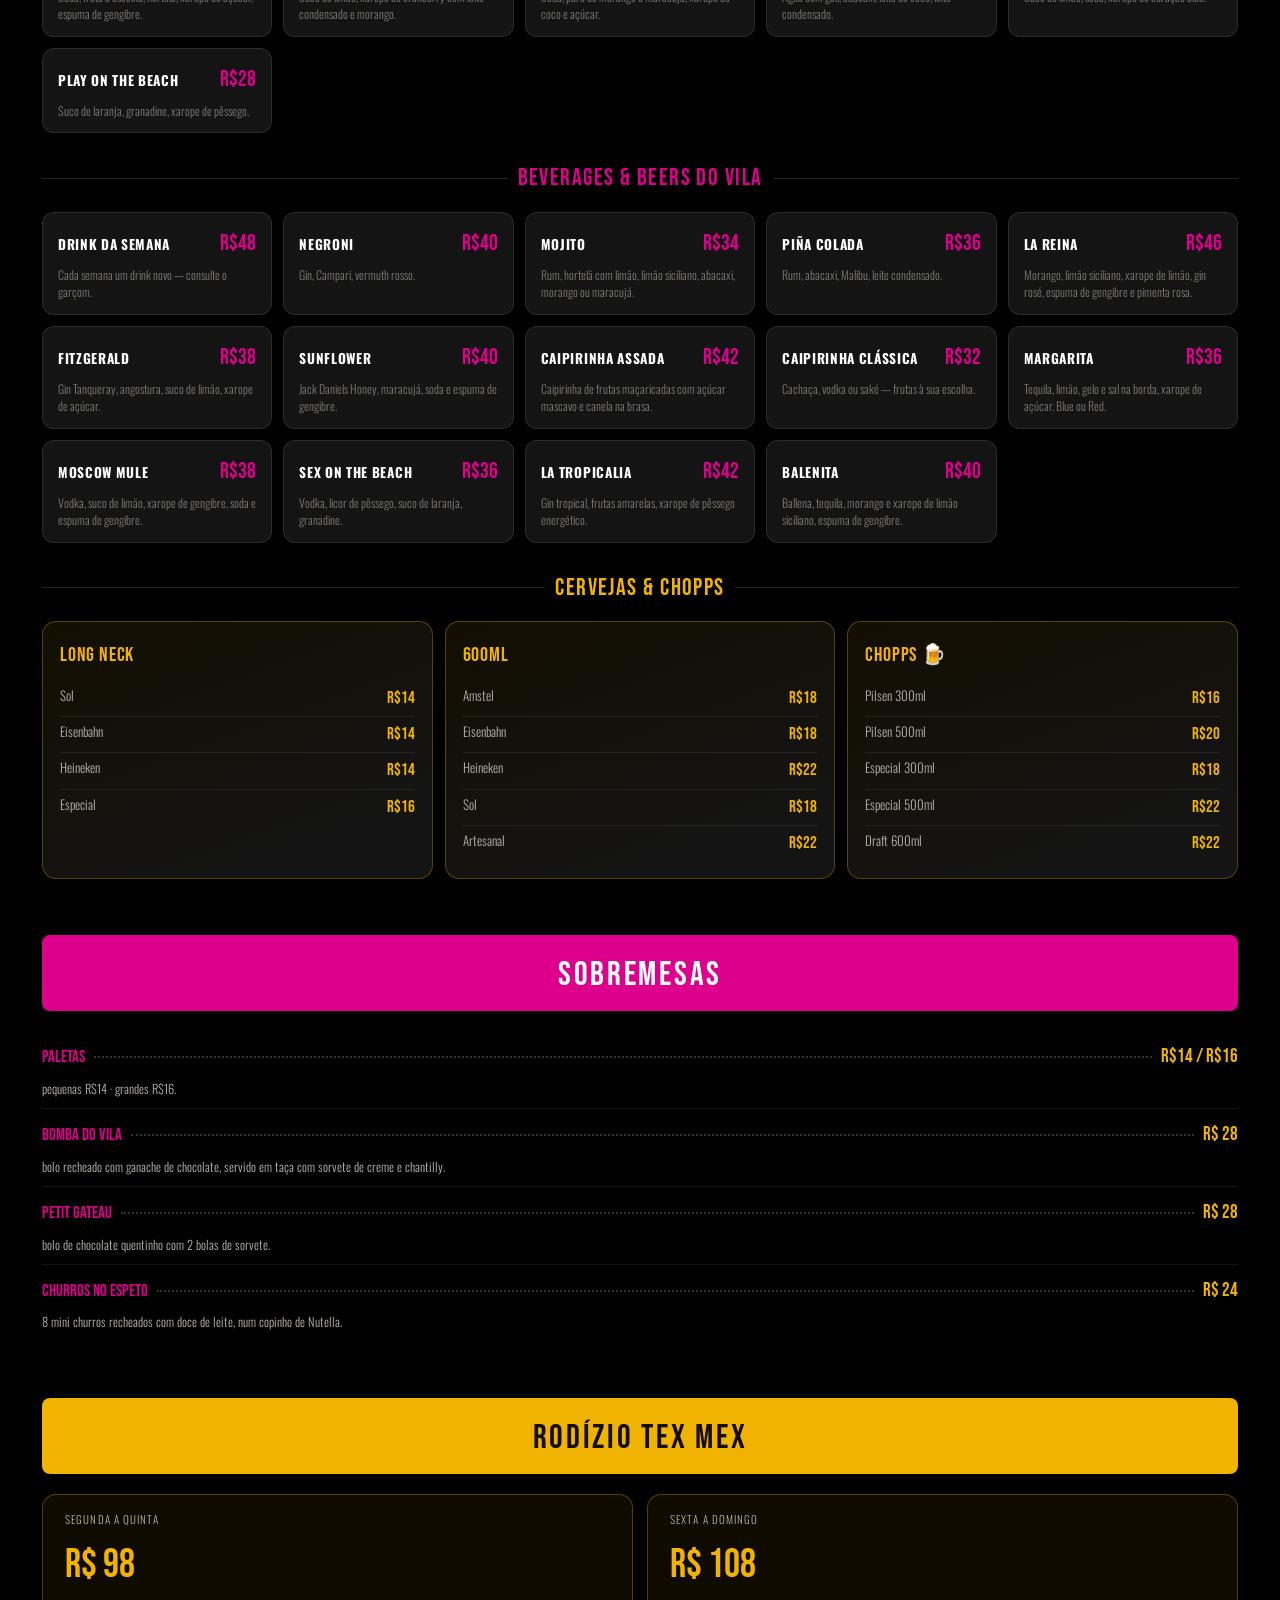
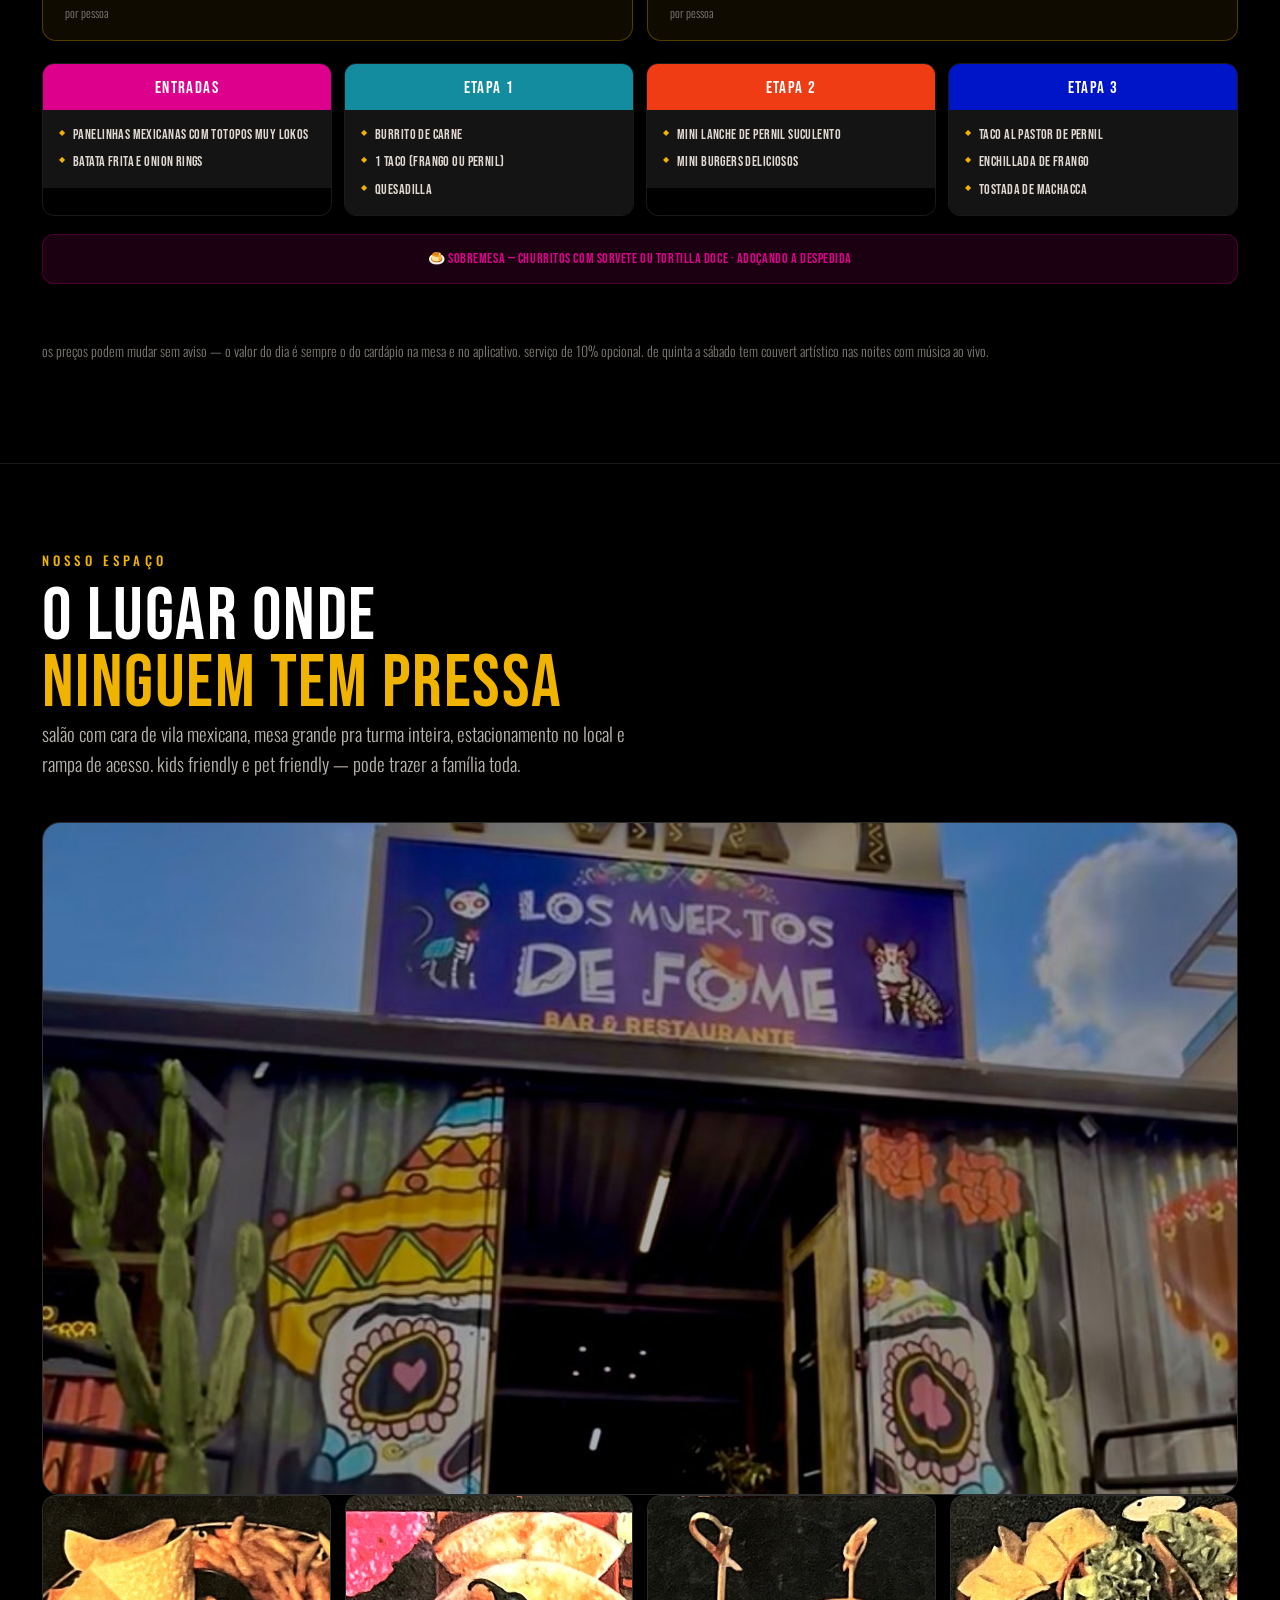
==== commit 84c949d6: "Publica as edições feitas no editor visual do site Traz pro site de produção tudo que estava salvo h" ====
--- a/site/index.html
+++ b/site/index.html
@@ -91,15 +91,15 @@
         <div class="slide__grid">
           <div>
             <span class="slide__tag" style="background:var(--laranja)">todos os dias</span>
-            <h2 class="palavra-holder">rodízio <em>tex mex</em></h2>
-            <p class="slide__sub">quatro etapas de comida quente saindo sem parar da cozinha do chef Alex — entradas, burrito, tacos, mini burgers, al pastor e sobremesa.</p>
+            <h2 class="palavra-holder">rodízio mexicano</h2>
+            <p class="slide__sub">5 etapas das melhores pedidas da culinária mexicana à vontade pra você, sua família e amigos!</p>
             <div class="slide__preco">
               <div class="preco-bloco"><b>R$ 98</b><span>segunda a quinta</span></div>
               <div class="preco-bloco"><b>R$ 108</b><span>sexta a domingo</span></div>
             </div>
             <div class="slide__acoes">
               <a class="btn btn--zap" data-zap="rodizio">garantir minha mesa</a>
-              <a class="btn btn--fantasma" href="#rodizio">ver as 4 etapas</a>
+              <a class="btn btn--fantasma" href="#rodizio">ver as 5 etapas</a>
             </div>
           </div>
           <figure class="slide__foto"><img class="tilt" data-tilt=".5" src="img/2.jpg" alt="panelinhas mexicanas com totopos, batata frita e onion rings" width="756" height="766" loading="eager"></figure>
@@ -114,7 +114,7 @@
         <div class="slide__grid">
           <div>
             <span class="slide__tag" style="background:var(--ifood)">chega quentinho aí</span>
-            <h2 class="palavra-holder">a vila <em>vai até você</em></h2>
+            <h2 class="palavra-holder">o vila vai até você</h2>
             <p class="slide__sub">nachos, burrito, quesadilla e combo completo no iFood e no 99Food. sem sair do sofá, sem perder o sabor.</p>
             <div class="slide__acoes">
               <a class="btn" style="background:var(--ifood);color:#fff" data-link="ifood" target="_blank" rel="noopener">pedir no iFood</a>
@@ -133,8 +133,8 @@
         <div class="slide__grid">
           <div>
             <span class="slide__tag" style="background:var(--magenta)">quinta, sexta e sábado · 20h</span>
-            <h2 class="palavra-holder">música <em>ao vivo</em></h2>
-            <p class="slide__sub">a semana termina com som na Vila — banda, samba e stand-up em noites selecionadas. mesa boa acaba cedo, então chega cedo.</p>
+            <h2 class="palavra-holder">PROGRAMAÇÃO ao vivo</h2>
+            <p class="slide__sub">O fim de semana começa agitado no Vila — rock, samba, mpb, karaoke, stand up. Tudo pra deixar sua noite muito mais VIVA!</p>
             <div class="slide__acoes">
               <a class="btn btn--zap" data-zap="reserva">reservar pra noite do show</a>
               <a class="btn btn--fantasma" data-link="instagram" target="_blank" rel="noopener">ver a programação</a>
@@ -153,9 +153,9 @@
           <div>
             <span class="slide__tag" style="background:var(--azul)">segundas-feiras</span>
             <h2 class="palavra-holder">faça seu evento <em>no vila</em></h2>
-            <p class="slide__sub">aniversário, confraternização da firma, encontro de amigos: a Vila fecha só pra você às segundas. cardápio fechado, som e o espaço inteiro na sua mão.</p>
+            <p class="slide__sub">Aniversário, confraternização da firma, encontro de amigos: a Vila fecha só pra você às segundas. cardápio fechado, som e o espaço inteiro na sua mão.</p>
             <div class="slide__acoes">
-              <a class="btn btn--azul" data-zap="evento">pedir orçamento</a>
+              <a class="btn btn--azul" data-zap="evento">Entrar em contato</a>
               <a class="btn btn--fantasma" href="#eventos">como funciona</a>
             </div>
           </div>
@@ -236,7 +236,7 @@
     <div class="cab rev">
       <span class="olho">o carro-chefe da casa</span>
       <h2 class="palavra-holder">rodízio <em>tex mex</em></h2>
-      <p class="lead">é assim: você senta, a gente traz. entrada, três etapas de prato quente e sobremesa, na mesa, sem pressa e sem contar quantas vezes você repetiu.</p>
+      <p class="lead">é assim: você senta, a gente traz. entrada, três etapas de prato quente + sobremesa, na mesa, sem pressa e sem contar quantas vezes você repetiu.</p>
       <div class="rodizio__preco">
         <div class="tag-preco"><b>R$ 98</b><span>segunda a quinta · por pessoa</span></div>
         <div class="tag-preco"><b>R$ 108</b><span>sexta a domingo · por pessoa</span></div>
@@ -339,14 +339,17 @@
 
     <div class="filtros rev" role="group" aria-label="filtrar cardápio">
       <button class="filtro" data-f="todos" aria-pressed="true">tudo</button>
-      <button class="filtro" data-f="entradas" aria-pressed="false">entradas</button>
-      <button class="filtro" data-f="quesadillas" aria-pressed="false">quesadillas</button>
-      <button class="filtro" data-f="originais" aria-pressed="false">originais</button>
-      <button class="filtro" data-f="combos" aria-pressed="false">combos</button>
+      <button class="filtro" data-f="mexicano" aria-pressed="false">🌮 mexicano</button>
+      <button class="filtro" data-f="pratos" aria-pressed="false">🍽️ pratos</button>
+      <button class="filtro" data-f="porcoes" aria-pressed="false">🍟 porções</button>
+      <button class="filtro" data-f="burgers" aria-pressed="false">🍔 burgers</button>
+      <button class="filtro" data-f="bebidas" aria-pressed="false">🍹 bebidas</button>
+      <button class="filtro" data-f="sobremesas" aria-pressed="false">🍮 sobremesas</button>
+      <button class="filtro" data-f="rodizio" aria-pressed="false">🎉 rodízio</button>
     </div>
 
     <!-- entradas -->
-    <div class="grupo rev" data-g="entradas">
+    <div class="grupo rev" data-g="entradas" data-cat="mexicano">
       <div class="grupo__cab grupo__cab--peso" data-cor="laranja"><h3>entradas</h3><i></i></div>
 
       <article class="item item--hero" data-acento="laranja">
@@ -389,7 +392,7 @@
     </div>
 
     <!-- quesadillas -->
-    <div class="grupo rev" data-g="quesadillas">
+    <div class="grupo rev" data-g="quesadillas" data-cat="mexicano">
       <div class="grupo__cab grupo__cab--peso" data-cor="ouro"><h3>quesadillas</h3><i></i></div>
 
       <article class="item item--hero item--hero--inv" data-acento="ouro">
@@ -425,7 +428,7 @@
     </div>
 
     <!-- originais -->
-    <div class="grupo rev" data-g="originais">
+    <div class="grupo rev" data-g="originais" data-cat="mexicano">
       <div class="grupo__cab grupo__cab--peso" data-cor="teal"><h3>originais</h3><i></i></div>
 
       <article class="item item--hero" data-acento="teal">
@@ -475,7 +478,7 @@
     </div>
 
     <!-- combos -->
-    <div class="grupo rev" data-g="combos">
+    <div class="grupo rev" data-g="combos" data-cat="mexicano">
       <div class="grupo__cab"><h3 style="color:var(--magenta)">combos</h3><i></i></div>
       <div class="combos">
         <article class="combo combo--destaque">
@@ -521,6 +524,390 @@
       </div>
     </div>
 
+    <!-- ═══ PRATOS DO VILA ═══════════════════════════════════════════════════ -->
+    <div class="grupo rev" data-g="pratos" data-cat="pratos">
+      <div class="mn-header mn-header--laranja">Pratos do Vila</div>
+      <p class="mn-subtit">acompanha arroz, feijão, farofa e batata frita</p>
+      <div class="mn-lista">
+        <div class="mn-item"><span class="mn-item__nome">Contra Filet</span><span class="mn-item__pts"></span><span class="mn-item__preco">R$ 44</span></div>
+        <div class="mn-item"><span class="mn-item__nome">Filet de Frango</span><span class="mn-item__pts"></span><span class="mn-item__preco">R$ 38</span></div>
+        <div class="mn-item"><span class="mn-item__nome">Milanesa Carne</span><span class="mn-item__pts"></span><span class="mn-item__preco">R$ 44</span></div>
+        <div class="mn-item"><span class="mn-item__nome">Milanesa Frango</span><span class="mn-item__pts"></span><span class="mn-item__preco">R$ 40</span></div>
+        <div class="mn-item"><span class="mn-item__nome">Omelete</span><span class="mn-item__pts"></span><span class="mn-item__preco">R$ 38</span></div>
+        <div class="mn-item"><span class="mn-item__nome">Kids</span><span class="mn-item__pts"></span><span class="mn-item__preco">R$ 35</span></div>
+      </div>
+
+      <div class="mn-sub">especiais</div>
+      <div class="mn-lista">
+        <div class="mn-item">
+          <span class="mn-item__nome">Do Cheff</span><span class="mn-item__pts"></span><span class="mn-item__preco">R$ 48</span>
+          <span class="mn-item__desc">cada dia algo diferente — consulte o garçom.</span>
+        </div>
+        <div class="mn-item">
+          <span class="mn-item__nome">Comerciais do Vila</span><span class="mn-item__pts"></span><span class="mn-item__preco">R$ 46</span>
+          <span class="mn-item__desc">frango, bife, linguiça toscana ou bisteca com bacon, arroz, feijão, salada, ovo e batata frita.</span>
+        </div>
+        <div class="mn-item">
+          <span class="mn-item__nome">Parme Carne ou Frango</span><span class="mn-item__pts"></span><span class="mn-item__preco">R$ 46</span>
+          <span class="mn-item__desc">com arroz e batata frita.</span>
+        </div>
+        <div class="mn-item">
+          <span class="mn-item__nome">Tilápia à Milanesa</span><span class="mn-item__pts"></span><span class="mn-item__preco">R$ 46</span>
+          <span class="mn-item__desc">arroz, feijão, farofa, purê de batata e salada.</span>
+        </div>
+        <div class="mn-item">
+          <span class="mn-item__nome">Picanha</span><span class="mn-item__pts"></span><span class="mn-item__preco">R$ 54</span>
+          <span class="mn-item__desc">arroz, feijão, farofa e vinagrete.</span>
+        </div>
+      </div>
+
+      <div class="mn-sub">saladas</div>
+      <div class="mn-lista">
+        <div class="mn-item">
+          <span class="mn-item__nome">Vila Green</span><span class="mn-item__pts"></span><span class="mn-item__preco">R$ 44</span>
+          <span class="mn-item__desc">mix de folhas, cebola roxa, tomate, azeitona + peixe, frango ou carne.</span>
+        </div>
+        <div class="mn-item">
+          <span class="mn-item__nome">Caesar</span><span class="mn-item__pts"></span><span class="mn-item__preco">R$ 40</span>
+          <span class="mn-item__desc">alface americana, fatias de frango, parmesão ralado, molho de queijo e croutons.</span>
+        </div>
+        <div class="mn-item">
+          <span class="mn-item__nome">Chiluana</span><span class="mn-item__pts"></span><span class="mn-item__preco">R$ 42</span>
+          <span class="mn-item__desc">carne machaca, frango ou pernil desfiado, alface, tomate, guacamole, muçarela, sour cream, azeitona, biquinho, jalapeño, palmito e crocante de nachos.</span>
+        </div>
+      </div>
+
+      <div class="mn-sub mn-sub--laranja">adicionais</div>
+      <div class="mn-adicionais">
+        <span class="mn-adicional"><b>ovo frito</b> R$8</span>
+        <span class="mn-adicional"><b>feijão</b> R$12</span>
+        <span class="mn-adicional"><b>farofa</b> R$6</span>
+        <span class="mn-adicional"><b>arroz</b> R$12</span>
+        <span class="mn-adicional"><b>batata frita</b> R$12</span>
+        <span class="mn-adicional"><b>purê de batatas</b> R$10</span>
+        <span class="mn-adicional"><b>maionese</b> R$12</span>
+        <span class="mn-adicional"><b>vinagrete</b> R$12</span>
+        <span class="mn-adicional"><b>salada básica</b> R$12</span>
+      </div>
+    </div>
+
+    <!-- ═══ PORÇÕES ══════════════════════════════════════════════════════════ -->
+    <div class="grupo rev" data-g="porcoes" data-cat="porcoes">
+      <div class="mn-header mn-header--teal">Porções Bem Brazucas</div>
+      <div class="mn-lista">
+        <div class="mn-item">
+          <span class="mn-item__nome">Batata do Vila</span><span class="mn-item__pts"></span><span class="mn-item__preco">R$ 40</span>
+          <span class="mn-item__desc">batata frita crocante — simples e deliciosa.</span>
+        </div>
+        <div class="mn-item">
+          <span class="mn-item__nome">Batata Cheddar e Bacon</span><span class="mn-item__pts"></span><span class="mn-item__preco">R$ 46</span>
+          <span class="mn-item__desc">batata frita crocante coberta com cheddar e bacon.</span>
+        </div>
+        <div class="mn-item">
+          <span class="mn-item__nome">Batata Loka</span><span class="mn-item__pts"></span><span class="mn-item__preco">R$ 60</span>
+          <span class="mn-item__desc">batata frita coberta com pernil, frango e machaca.</span>
+        </div>
+        <div class="mn-item">
+          <span class="mn-item__nome">Contra Acebolado</span><span class="mn-item__pts"></span><span class="mn-item__preco">R$ 80</span>
+          <span class="mn-item__desc">tiras de contra filé com fatias de pão, farofa e vinagrete.</span>
+        </div>
+        <div class="mn-item">
+          <span class="mn-item__nome">Isca de Peixe</span><span class="mn-item__pts"></span><span class="mn-item__preco">R$ 62</span>
+          <span class="mn-item__desc">tiras empanadas e crocantes com tempero delicioso e molho especial.</span>
+        </div>
+        <div class="mn-item">
+          <span class="mn-item__nome">Isca de Frango</span><span class="mn-item__pts"></span><span class="mn-item__preco">R$ 54</span>
+          <span class="mn-item__desc">tiras empanadas e crocantes com tempero delicioso e molho especial.</span>
+        </div>
+        <div class="mn-item">
+          <span class="mn-item__nome">Bolinhos Deliciosos</span><span class="mn-item__pts"></span><span class="mn-item__preco">R$ 72</span>
+          <span class="mn-item__desc">12 unidades de bolinhos crocantes com molhos especiais.</span>
+        </div>
+        <div class="mn-item">
+          <span class="mn-item__nome">Dadinho de Tapioca</span><span class="mn-item__pts"></span><span class="mn-item__preco">R$ 44</span>
+          <span class="mn-item__desc">dadinhos crocantes — acompanha geleia de pimenta de abacaxi.</span>
+        </div>
+      </div>
+
+      <div class="mn-sub mn-sub--laranja">boas pra compartilhar</div>
+      <div class="mn-compartilhar">
+        <div class="mn-comp">
+          <div class="mn-comp__txt">
+            <span class="mn-comp__nome">Porção Friends</span>
+            <p>6 mini burgers + batata frita + onion rings + molhos especiais</p>
+          </div>
+          <span class="mn-comp__preco">R$ 96</span>
+        </div>
+        <div class="mn-comp">
+          <div class="mn-comp__txt">
+            <span class="mn-comp__nome">Picanha Prime</span>
+            <p>batata frita gratinada com queijo, bacon, mandioca frita e molhos</p>
+          </div>
+          <span class="mn-comp__preco">R$ 162</span>
+        </div>
+        <div class="mn-comp">
+          <div class="mn-comp__txt">
+            <span class="mn-comp__nome">Churrasco BBQ</span>
+            <p>carne, linguiça, frango, vinagrete, batata rústica, pão e molhos</p>
+          </div>
+          <span class="mn-comp__preco">R$ 140</span>
+        </div>
+        <div class="mn-comp">
+          <div class="mn-comp__txt">
+            <span class="mn-comp__nome">Porção Brasileira</span>
+            <p>calabresa acebolada, contra filé acebolado, mandioca, batata frita, vinagrete, pão e molho defumado</p>
+          </div>
+          <span class="mn-comp__preco">R$ 152</span>
+        </div>
+      </div>
+    </div>
+
+    <!-- ═══ BURGERS & LANCHES ════════════════════════════════════════════════ -->
+    <div class="grupo rev" data-g="burgers" data-cat="burgers">
+      <div class="mn-burger-bg">
+        <div class="mn-header mn-header--vermelho">Burger do Bom 🌟</div>
+        <div class="mn-bgrids">
+          <div class="mn-bcard">
+            <div class="mn-bcard__nome">Strong</div>
+            <div class="mn-bcard__preco">R$ 44</div>
+            <p>Carne Angus + molho da casa + muçarela + cheddar + bacon + cebola caramelizada.</p>
+          </div>
+          <div class="mn-bcard">
+            <div class="mn-bcard__nome">Duo Strong</div>
+            <div class="mn-bcard__preco">R$ 58</div>
+            <p>Double de carne Angus + molho da casa + double muçarela e cheddar + cebola caramelizada e bacon.</p>
+          </div>
+          <div class="mn-bcard">
+            <div class="mn-bcard__nome">Yellow</div>
+            <div class="mn-bcard__preco">R$ 42</div>
+            <p>Carne Angus + molho da casa + muçarela + bacon + rúcula + mostarda e mel.</p>
+          </div>
+          <div class="mn-bcard">
+            <div class="mn-bcard__nome">El Niño</div>
+            <div class="mn-bcard__preco">R$ 34</div>
+            <p>2 mini burgers + molho da casa + muçarela + mini porção de batata.</p>
+          </div>
+          <div class="mn-bcard">
+            <div class="mn-bcard__nome">El Invocado</div>
+            <div class="mn-bcard__preco">R$ 62</div>
+            <p>Burger Angus, molho da casa, queijo empanado, jalapeño, biquinho, nachos e alface.</p>
+          </div>
+          <div class="mn-bcard">
+            <div class="mn-bcard__nome">Veggie</div>
+            <div class="mn-bcard__preco">R$ 42</div>
+            <p>Burger vegetariano + molho da casa + muçarela + tomate seco + cebola roxa curtida + rúcula.</p>
+          </div>
+          <div class="mn-bcard">
+            <div class="mn-bcard__nome">PCQ</div>
+            <div class="mn-bcard__preco">R$ 38</div>
+            <p>Carne Angus + molho da casa + muçarela.</p>
+          </div>
+          <div class="mn-bcard">
+            <div class="mn-bcard__nome">Rocky Balboa</div>
+            <div class="mn-bcard__preco">R$ 52</div>
+            <p>Carne Angus + molho da casa + carne desfiada + muçarela + cebola + barbecue + pimenta biquinho e rúcula.</p>
+          </div>
+          <div class="mn-bcard">
+            <div class="mn-bcard__nome">WOD</div>
+            <div class="mn-bcard__preco">R$ 42</div>
+            <p>Carne Angus + molho da casa + muçarela + cebola roxa + alface + tomate.</p>
+          </div>
+          <div class="mn-bcard">
+            <div class="mn-bcard__nome">Bianca</div>
+            <div class="mn-bcard__preco">R$ 42</div>
+            <p>Carne Angus + molho da casa + muçarela + pimentão + bacon + alface + cebola + mostarda e mel.</p>
+          </div>
+          <div class="mn-bcard">
+            <div class="mn-bcard__nome">Picanha Real</div>
+            <div class="mn-bcard__preco">R$ 62</div>
+            <p>Burger de picanha, maionese defumada, queijo, tomate confit, alface.</p>
+          </div>
+          <div class="mn-bcard">
+            <div class="mn-bcard__nome">El Pollo (frango)</div>
+            <div class="mn-bcard__preco">R$ 42</div>
+            <p>Burger de frango + molho da casa + mostarda com mel + muçarela + alface, rúcula e tomate.</p>
+          </div>
+        </div>
+
+        <div class="mn-lanches-t">🍖 Lanches Rústicos</div>
+        <div class="mn-bgrids">
+          <div class="mn-bcard">
+            <div class="mn-bcard__nome">Lanche de Pernil</div>
+            <div class="mn-bcard__preco">R$ 42</div>
+            <p>Baguete parmesão, pernil destrinchado suculento, carne da casa, barbecue, cebola caramelizada e vinagrete.</p>
+          </div>
+          <div class="mn-bcard">
+            <div class="mn-bcard__nome">Lanche de Costela</div>
+            <div class="mn-bcard__preco">R$ 44</div>
+            <p>Baguete parmesão, costela desfiada, molho defumado, cebola caramelizada e vinagrete.</p>
+          </div>
+          <div class="mn-bcard">
+            <div class="mn-bcard__nome">Lanche de Toscana</div>
+            <div class="mn-bcard__preco">R$ 40</div>
+            <p>Baguete parmesão, burger de linguiça toscana, molho da casa, cebola roxa curtida, tomate e alface.</p>
+          </div>
+          <div class="mn-bcard">
+            <div class="mn-bcard__nome">Dog do Vila</div>
+            <div class="mn-bcard__preco">R$ 36</div>
+            <p>Baguete parmesão, molho da casa, salsicha, bacon, purê de batata, vinagrete, crocante do Vila e queijo.</p>
+          </div>
+        </div>
+      </div>
+    </div>
+
+    <!-- ═══ BEBIDAS ═══════════════════════════════════════════════════════════ -->
+    <div class="grupo rev" data-g="bebidas" data-cat="bebidas">
+      <div class="mn-header mn-header--teal">Bebidas Não Alcoólicas</div>
+      <div class="mn-nao-alc">
+        <div class="mn-nao-alc__item"><span>Água</span><span>R$6</span></div>
+        <div class="mn-nao-alc__item"><span>Refrigerante</span><span>R$9</span></div>
+        <div class="mn-nao-alc__item"><span>Suco Lata</span><span>R$10</span></div>
+        <div class="mn-nao-alc__item"><span>Ice Tea</span><span>R$10</span></div>
+        <div class="mn-nao-alc__item"><span>Energético</span><span>R$14</span></div>
+        <div class="mn-nao-alc__item"><span>Suco Natural</span><span>R$12</span></div>
+        <div class="mn-nao-alc__item"><span>Pink Lemonade</span><span>R$14</span></div>
+        <div class="mn-nao-alc__item"><span>Chá Caseiro</span><span>R$14</span></div>
+        <div class="mn-nao-alc__item"><span>Soda Italiana</span><span>R$16</span></div>
+        <div class="mn-nao-alc__item"><span>Limonada Suíça</span><span>R$16</span></div>
+      </div>
+
+      <div class="mn-beb-t mn-beb-t--magenta"><span></span>coquetéis sem álcool<span></span></div>
+      <div class="mn-drinks">
+        <div class="mn-drink"><div class="mn-drink__t"><span class="mn-drink__nome">El Vivito</span><span class="mn-drink__preco">R$28</span></div><p>Soda, fruta à escolha, hortelã, xarope de açúcar, espuma de gengibre.</p></div>
+        <div class="mn-drink"><div class="mn-drink__t"><span class="mn-drink__nome">Cosmopolido</span><span class="mn-drink__preco">R$28</span></div><p>Suco de limão, xarope de cranberry com leite condensado e morango.</p></div>
+        <div class="mn-drink"><div class="mn-drink__t"><span class="mn-drink__nome">La Princesita</span><span class="mn-drink__preco">R$28</span></div><p>Soda, purê de morango e maracujá, xarope de coco e açúcar.</p></div>
+        <div class="mn-drink"><div class="mn-drink__t"><span class="mn-drink__nome">Piña Descolada</span><span class="mn-drink__preco">R$28</span></div><p>Água com gás, abacaxi, leite de coco, leite condensado.</p></div>
+        <div class="mn-drink"><div class="mn-drink__t"><span class="mn-drink__nome">Lagoa Azul</span><span class="mn-drink__preco">R$28</span></div><p>Suco de limão, soda, xarope de curação blue.</p></div>
+        <div class="mn-drink"><div class="mn-drink__t"><span class="mn-drink__nome">Play on the Beach</span><span class="mn-drink__preco">R$28</span></div><p>Suco de laranja, granadine, xarope de pêssego.</p></div>
+      </div>
+
+      <div class="mn-beb-t mn-beb-t--magenta"><span></span>beverages &amp; beers do Vila<span></span></div>
+      <div class="mn-drinks">
+        <div class="mn-drink"><div class="mn-drink__t"><span class="mn-drink__nome">Drink da Semana</span><span class="mn-drink__preco">R$48</span></div><p>Cada semana um drink novo — consulte o garçom.</p></div>
+        <div class="mn-drink"><div class="mn-drink__t"><span class="mn-drink__nome">Negroni</span><span class="mn-drink__preco">R$40</span></div><p>Gin, Campari, vermuth rosso.</p></div>
+        <div class="mn-drink"><div class="mn-drink__t"><span class="mn-drink__nome">Mojito</span><span class="mn-drink__preco">R$34</span></div><p>Rum, hortelã com limão, limão siciliano, abacaxi, morango ou maracujá.</p></div>
+        <div class="mn-drink"><div class="mn-drink__t"><span class="mn-drink__nome">Piña Colada</span><span class="mn-drink__preco">R$36</span></div><p>Rum, abacaxi, Malibu, leite condensado.</p></div>
+        <div class="mn-drink"><div class="mn-drink__t"><span class="mn-drink__nome">La Reina</span><span class="mn-drink__preco">R$46</span></div><p>Morango, limão siciliano, xarope de limão, gin rosé, espuma de gengibre e pimenta rosa.</p></div>
+        <div class="mn-drink"><div class="mn-drink__t"><span class="mn-drink__nome">Fitzgerald</span><span class="mn-drink__preco">R$38</span></div><p>Gin Tanqueray, angostura, suco de limão, xarope de açúcar.</p></div>
+        <div class="mn-drink"><div class="mn-drink__t"><span class="mn-drink__nome">Sunflower</span><span class="mn-drink__preco">R$40</span></div><p>Jack Daniels Honey, maracujá, soda e espuma de gengibre.</p></div>
+        <div class="mn-drink"><div class="mn-drink__t"><span class="mn-drink__nome">Caipirinha Assada</span><span class="mn-drink__preco">R$42</span></div><p>Caipirinha de frutas maçaricadas com açúcar mascavo e canela na brasa.</p></div>
+        <div class="mn-drink"><div class="mn-drink__t"><span class="mn-drink__nome">Caipirinha Clássica</span><span class="mn-drink__preco">R$32</span></div><p>Cachaça, vodka ou saké — frutas à sua escolha.</p></div>
+        <div class="mn-drink"><div class="mn-drink__t"><span class="mn-drink__nome">Margarita</span><span class="mn-drink__preco">R$36</span></div><p>Tequila, limão, gelo e sal na borda, xarope de açúcar. Blue ou Red.</p></div>
+        <div class="mn-drink"><div class="mn-drink__t"><span class="mn-drink__nome">Moscow Mule</span><span class="mn-drink__preco">R$38</span></div><p>Vodka, suco de limão, xarope de gengibre, soda e espuma de gengibre.</p></div>
+        <div class="mn-drink"><div class="mn-drink__t"><span class="mn-drink__nome">Sex on the Beach</span><span class="mn-drink__preco">R$36</span></div><p>Vodka, licor de pêssego, suco de laranja, granadine.</p></div>
+        <div class="mn-drink"><div class="mn-drink__t"><span class="mn-drink__nome">La Tropicalia</span><span class="mn-drink__preco">R$42</span></div><p>Gin tropical, frutas amarelas, xarope de pêssego energético.</p></div>
+        <div class="mn-drink"><div class="mn-drink__t"><span class="mn-drink__nome">Balenita</span><span class="mn-drink__preco">R$40</span></div><p>Ballena, tequila, morango e xarope de limão siciliano, espuma de gengibre.</p></div>
+      </div>
+
+      <div class="mn-beb-t mn-beb-t--ouro"><span></span>cervejas &amp; chopps<span></span></div>
+      <div class="mn-cerv-grid">
+        <div class="mn-cerv-card">
+          <h5>Long Neck</h5>
+          <div class="mn-cerv-linha"><span>Sol</span><b>R$14</b></div>
+          <div class="mn-cerv-linha"><span>Eisenbahn</span><b>R$14</b></div>
+          <div class="mn-cerv-linha"><span>Heineken</span><b>R$14</b></div>
+          <div class="mn-cerv-linha"><span>Especial</span><b>R$16</b></div>
+        </div>
+        <div class="mn-cerv-card">
+          <h5>600ml</h5>
+          <div class="mn-cerv-linha"><span>Amstel</span><b>R$18</b></div>
+          <div class="mn-cerv-linha"><span>Eisenbahn</span><b>R$18</b></div>
+          <div class="mn-cerv-linha"><span>Heineken</span><b>R$22</b></div>
+          <div class="mn-cerv-linha"><span>Sol</span><b>R$18</b></div>
+          <div class="mn-cerv-linha"><span>Artesanal</span><b>R$22</b></div>
+        </div>
+        <div class="mn-cerv-card">
+          <h5>Chopps 🍺</h5>
+          <div class="mn-cerv-linha"><span>Pilsen 300ml</span><b>R$16</b></div>
+          <div class="mn-cerv-linha"><span>Pilsen 500ml</span><b>R$20</b></div>
+          <div class="mn-cerv-linha"><span>Especial 300ml</span><b>R$18</b></div>
+          <div class="mn-cerv-linha"><span>Especial 500ml</span><b>R$22</b></div>
+          <div class="mn-cerv-linha"><span>Draft 600ml</span><b>R$22</b></div>
+        </div>
+      </div>
+    </div>
+
+    <!-- ═══ SOBREMESAS ═══════════════════════════════════════════════════════ -->
+    <div class="grupo rev" data-g="sobremesas" data-cat="sobremesas">
+      <div class="mn-header mn-header--magenta">Sobremesas</div>
+      <div class="mn-sob-lista">
+        <div class="mn-sob-item">
+          <span class="mn-sob-item__nome">Paletas</span><span class="mn-sob-item__pts"></span><span class="mn-sob-item__preco">R$14 / R$16</span>
+          <span class="mn-sob-item__desc">pequenas R$14 · grandes R$16.</span>
+        </div>
+        <div class="mn-sob-item">
+          <span class="mn-sob-item__nome">Bomba do Vila</span><span class="mn-sob-item__pts"></span><span class="mn-sob-item__preco">R$ 28</span>
+          <span class="mn-sob-item__desc">bolo recheado com ganache de chocolate, servido em taça com sorvete de creme e chantilly.</span>
+        </div>
+        <div class="mn-sob-item">
+          <span class="mn-sob-item__nome">Petit Gateau</span><span class="mn-sob-item__pts"></span><span class="mn-sob-item__preco">R$ 28</span>
+          <span class="mn-sob-item__desc">bolo de chocolate quentinho com 2 bolas de sorvete.</span>
+        </div>
+        <div class="mn-sob-item">
+          <span class="mn-sob-item__nome">Churros no Espeto</span><span class="mn-sob-item__pts"></span><span class="mn-sob-item__preco">R$ 24</span>
+          <span class="mn-sob-item__desc">8 mini churros recheados com doce de leite, num copinho de Nutella.</span>
+        </div>
+      </div>
+    </div>
+
+    <!-- ═══ RODÍZIO ═══════════════════════════════════════════════════════════ -->
+    <div class="grupo rev" data-g="rodizio" data-cat="rodizio">
+      <div class="mn-header mn-header--ouro">Rodízio Tex Mex</div>
+      <div class="mn-rod-precos">
+        <div class="mn-rod-preco">
+          <span class="mn-rod-preco__label">segunda a quinta</span>
+          <span class="mn-rod-preco__valor">R$ 98</span>
+          <span class="mn-rod-preco__em">por pessoa</span>
+        </div>
+        <div class="mn-rod-preco">
+          <span class="mn-rod-preco__label">sexta a domingo</span>
+          <span class="mn-rod-preco__valor">R$ 108</span>
+          <span class="mn-rod-preco__em">por pessoa</span>
+        </div>
+      </div>
+      <div class="mn-rod-etapas">
+        <div class="mn-rod-col">
+          <div class="mn-rod-col__h mn-rod-col__h--rosa">Entradas</div>
+          <div class="mn-rod-col__body">
+            <ul>
+              <li>Panelinhas mexicanas com totopos muy lokos</li>
+              <li>Batata frita e onion rings</li>
+            </ul>
+          </div>
+        </div>
+        <div class="mn-rod-col">
+          <div class="mn-rod-col__h mn-rod-col__h--ciano">Etapa 1</div>
+          <div class="mn-rod-col__body">
+            <ul>
+              <li>Burrito de carne</li>
+              <li>1 taco (frango ou pernil)</li>
+              <li>Quesadilla</li>
+            </ul>
+          </div>
+        </div>
+        <div class="mn-rod-col">
+          <div class="mn-rod-col__h mn-rod-col__h--laranja">Etapa 2</div>
+          <div class="mn-rod-col__body">
+            <ul>
+              <li>Mini lanche de pernil suculento</li>
+              <li>Mini burgers deliciosos</li>
+            </ul>
+          </div>
+        </div>
+        <div class="mn-rod-col">
+          <div class="mn-rod-col__h mn-rod-col__h--azul">Etapa 3</div>
+          <div class="mn-rod-col__body">
+            <ul>
+              <li>Taco al pastor de pernil</li>
+              <li>Enchillada de frango</li>
+              <li>Tostada de machacca</li>
+            </ul>
+          </div>
+        </div>
+      </div>
+      <div class="mn-rod-sob">🍮 sobremesa — churritos com sorvete ou tortilla doce · adoçando a despedida</div>
+    </div>
+
     <p class="nota rev">os preços podem mudar sem aviso — o valor do dia é sempre o do cardápio na mesa e no aplicativo. serviço de 10% opcional. de quinta a sábado tem couvert artístico nas noites com música ao vivo.</p>
   </div>
 </section>
@@ -533,7 +920,29 @@
       <h2 class="palavra-holder">o lugar onde <em>ninguém tem pressa</em></h2>
       <p class="lead">salão com cara de vila mexicana, mesa grande pra turma inteira, estacionamento no local e rampa de acesso. kids friendly e pet friendly — pode trazer a família toda.</p>
     </div>
+    <div class="espaco-fachada rev"><figure class="fachada-foto"><img src="img/54.jpg" alt="Fachada Vila Los Muertos de Fome"></figure></div>
     <div class="galeria rev" id="galeria"></div>
+  </div>
+</section>
+
+<!-- ===================== instagram ===================== -->
+<section class="insta-sec">
+  <div class="insta-sec__topo">
+    <span class="insta-sec__sup">prova social</span>
+    <h2 class="insta-sec__h">como a galera ve o vila</h2>
+    <p class="insta-sec__p">os melhores momentos direto do nosso instagram</p>
+  </div>
+  <div id="reelGrid" class="reel-grid">
+    <div class="reel-wrap"><iframe src="https://www.instagram.com/p/DcgZVmMhDpt/embed/captioned/" frameborder="0" scrolling="no" allowtransparency="true" allowfullscreen="true" loading="lazy"></iframe></div>
+    <div class="reel-wrap"><iframe src="https://www.instagram.com/reel/DZvjXfTtPel/embed/captioned/" frameborder="0" scrolling="no" allowtransparency="true" allowfullscreen="true" loading="lazy"></iframe></div>
+    <div class="reel-wrap"><iframe src="https://www.instagram.com/reel/DZqJap3t1vt/embed/captioned/" frameborder="0" scrolling="no" allowtransparency="true" allowfullscreen="true" loading="lazy"></iframe></div>
+    <div class="reel-wrap"><iframe src="https://www.instagram.com/reel/Dc1oZbqt7kP/embed/captioned/" frameborder="0" scrolling="no" allowtransparency="true" allowfullscreen="true" loading="lazy"></iframe></div>
+  </div>
+  <div class="insta-cta-wrap">
+    <a href="https://instagram.com/vilalosmuertosdefome/" target="_blank" rel="noopener" class="insta-btn">
+      <svg width="20" height="20" viewBox="0 0 24 24" fill="#fff"><path d="M12 2.163c3.204 0 3.584.012 4.85.07 3.252.148 4.771 1.691 4.919 4.919.058 1.265.069 1.645.069 4.849 0 3.205-.012 3.584-.069 4.849-.149 3.225-1.664 4.771-4.919 4.919-1.266.058-1.644.07-4.85.07-3.204 0-3.584-.012-4.849-.07-3.26-.149-4.771-1.699-4.919-4.92-.058-1.265-.07-1.644-.07-4.849 0-3.204.013-3.583.07-4.849.149-3.227 1.664-4.771 4.919-4.919 1.266-.057 1.645-.069 4.849-.069zm0-2.163c-3.259 0-3.667.014-4.947.072-4.358.2-6.78 2.618-6.98 6.98-.059 1.281-.073 1.689-.073 4.948 0 3.259.014 3.668.072 4.948.2 4.358 2.618 6.78 6.98 6.98 1.281.058 1.689.072 4.948.072 3.259 0 3.668-.014 4.948-.072 4.354-.2 6.782-2.618 6.979-6.98.059-1.28.073-1.689.073-4.948 0-3.259-.014-3.667-.072-4.947-.196-4.354-2.617-6.78-6.979-6.98-1.281-.059-1.69-.073-4.949-.073zm0 5.838c-3.403 0-6.162 2.759-6.162 6.162s2.759 6.163 6.162 6.163 6.162-2.759 6.162-6.163c0-3.403-2.759-6.162-6.162-6.162zm0 10.162c-2.209 0-4-1.79-4-4 0-2.209 1.791-4 4-4s4 1.791 4 4c0 2.21-1.791 4-4 4zm6.406-11.845c-.796 0-1.441.645-1.441 1.44s.645 1.44 1.441 1.44c.795 0 1.439-.645 1.439-1.44s-.644-1.44-1.439-1.44z"/></svg>
+      seguir @vilalosmuertosdefome
+    </a>
   </div>
 </section>
 
--- a/site/css/styles.css
+++ b/site/css/styles.css
@@ -88,8 +88,8 @@
   white-space:nowrap;line-height:1;
 }
 .btn:hover{transform:translateY(-2px)}
-.btn--zap{background:#25D366;color:#04240f;box-shadow:0 10px 30px rgba(37,211,102,.28)}
-.btn--zap:hover{box-shadow:0 16px 38px rgba(37,211,102,.42)}
+.btn--zap{background:#3dcc00;color:#04240f;box-shadow:0 10px 30px rgba(61,204,0,.28)}
+.btn--zap:hover{box-shadow:0 16px 38px rgba(61,204,0,.42)}
 .btn--azul{background:var(--azul);color:#fff;box-shadow:0 10px 30px rgba(0,20,200,.35)}
 .btn--azul:hover{background:var(--azul-luz)}
 .btn--ouro{background:var(--ouro);color:#150d00}
@@ -217,15 +217,15 @@
 .app:hover::before{opacity:.3}
 .app--ifood::before{background:radial-gradient(120% 140% at 0% 0%,var(--ifood),transparent 62%)}
 .app--99::before{background:radial-gradient(120% 140% at 0% 0%,var(--99),transparent 62%)}
-.app--zap::before{background:radial-gradient(120% 140% at 0% 0%,#25D366,transparent 62%)}
+.app--zap::before{background:radial-gradient(120% 140% at 0% 0%,#3dcc00,transparent 62%)}
 .app--ifood:hover{border-color:var(--ifood)}
 .app--99:hover{border-color:var(--99)}
-.app--zap:hover{border-color:#25D366}
+.app--zap:hover{border-color:#3dcc00}
 .app__logo{position:relative;z-index:2;width:84px;height:84px;border-radius:20px;
   display:grid;place-items:center;flex-shrink:0}
 .app--ifood .app__logo{background:var(--ifood)}
 .app--99 .app__logo{background:var(--99)}
-.app--zap .app__logo{background:#25D366}
+.app--zap .app__logo{background:#3dcc00}
 .app__logo b{font-family:var(--display);font-size:25px;line-height:.9;text-align:center}
 .app--ifood .app__logo b{color:#fff}
 .app--99 .app__logo b{color:#111}
@@ -408,7 +408,7 @@
   box-shadow:0 12px 30px rgba(0,0,0,.55);transition:transform .2s;
 }
 .flutua a:hover{transform:translateY(-3px)}
-.flutua .f-zap{background:#25D366;color:#04240f}
+.flutua .f-zap{background:#3dcc00;color:#04240f}
 .flutua .f-del{background:var(--ifood);color:#fff}
 
 /* ---------- animação de entrada ---------- */
@@ -746,3 +746,158 @@
   .eventos__mascote{animation:none}
   .marca:hover .marca__mascote{transform:none}
 }
+
+/* ─── CARDÁPIO — visual fiel ao PDF ─────────────────────── */
+.mn-header{display:block;text-align:center;text-transform:uppercase;font-family:var(--display);
+  font-size:clamp(20px,3.5vw,34px);letter-spacing:.08em;color:#fff;
+  padding:13px 28px 9px;border-radius:8px;margin-bottom:20px}
+.mn-header--laranja{background:var(--laranja)}
+.mn-header--teal{background:var(--teal)}
+.mn-header--vermelho{background:var(--vermelho)}
+.mn-header--magenta{background:var(--magenta)}
+.mn-header--ouro{background:var(--ouro);color:#150d00}
+.mn-header--azul{background:var(--azul)}
+.mn-subtit{font-size:11.5px;letter-spacing:.16em;text-transform:uppercase;
+  color:var(--laranja);text-align:center;margin:-8px 0 20px}
+.mn-lista{display:grid;gap:0;margin-bottom:6px}
+.mn-item{display:flex;align-items:baseline;gap:4px;padding:11px 0;
+  border-top:1px solid rgba(255,255,255,.07);flex-wrap:wrap}
+.mn-item:first-child{border-top:0}
+.mn-item__nome{font-family:var(--display);font-size:16.5px;text-transform:uppercase;
+  color:#fff;letter-spacing:.04em;flex-shrink:0}
+.mn-item__pts{flex:1;border-bottom:2px dotted rgba(255,255,255,.22);
+  margin:0 5px;position:relative;top:-4px;min-width:20px}
+.mn-item__preco{font-family:var(--display);font-size:19px;color:var(--ouro);
+  white-space:nowrap;flex-shrink:0}
+.mn-item__desc{font-size:12.5px;color:var(--cinza);width:100%;
+  margin-top:3px;line-height:1.4}
+.mn-sub{display:flex;align-items:center;gap:8px;margin:26px 0 12px;
+  font-family:var(--display);font-size:17px;text-transform:uppercase;
+  letter-spacing:.08em;color:var(--teal)}
+.mn-sub::before,.mn-sub::after{content:"♦";font-size:11px}
+.mn-sub--laranja{color:var(--laranja)}
+.mn-sub--laranja::before,.mn-sub--laranja::after{color:var(--laranja)}
+.mn-adicionais{display:flex;flex-wrap:wrap;gap:7px;margin-top:14px;
+  padding:15px;background:rgba(255,255,255,.04);border-radius:12px}
+.mn-adicional{font-size:13px;color:#b9b3ad;padding:4px 10px;
+  background:rgba(255,255,255,.06);border-radius:20px;border:1px solid var(--linha)}
+.mn-adicional b{color:#e6e0da}
+.mn-compartilhar{display:grid;grid-template-columns:repeat(auto-fill,minmax(260px,1fr));
+  gap:12px;margin-top:14px}
+.mn-comp{display:flex;justify-content:space-between;align-items:flex-start;
+  gap:12px;border:1px solid var(--linha);border-radius:14px;padding:16px 18px;
+  background:var(--carvao-2)}
+.mn-comp__nome{font-family:var(--display);font-size:18px;text-transform:uppercase;
+  color:#fff;display:block;margin-bottom:4px}
+.mn-comp p{font-size:12.5px;color:var(--cinza);margin:0;line-height:1.4}
+.mn-comp__preco{font-family:var(--display);font-size:28px;color:var(--ouro);
+  white-space:nowrap;flex-shrink:0}
+.mn-burger-bg{background:#3b0c0c;border-radius:16px;padding:28px 24px;
+  border:1px solid rgba(255,70,70,.18);
+  background-image:radial-gradient(120% 80% at 50% 0%,rgba(140,10,10,.6),transparent 70%)}
+.mn-bgrids{display:grid;grid-template-columns:repeat(auto-fill,minmax(280px,1fr));gap:12px;margin-top:16px}
+.mn-bcard{padding:14px 16px;background:rgba(0,0,0,.4);border-radius:12px;
+  border:1px solid rgba(255,80,80,.15)}
+.mn-bcard__nome{font-family:var(--display);font-size:19px;text-transform:uppercase;
+  letter-spacing:.04em;color:var(--amarelo)}
+.mn-bcard__preco{font-size:12.5px;color:var(--vermelho);font-weight:600;margin:2px 0 5px}
+.mn-bcard p{font-size:12px;color:#c8b0b0;margin:0;line-height:1.45}
+.mn-lanches-t{font-family:var(--display);font-size:clamp(20px,3vw,30px);
+  text-transform:uppercase;color:var(--vermelho);margin:28px 0 4px;
+  letter-spacing:.06em;text-align:center}
+.mn-beb-t{display:flex;align-items:center;gap:10px;margin:26px 0 14px;
+  font-family:var(--display);font-size:clamp(16px,2.5vw,24px);
+  text-transform:uppercase;letter-spacing:.06em}
+.mn-beb-t span{flex:1;height:1px;background:rgba(255,255,255,.14)}
+.mn-beb-t--teal{color:var(--teal)}
+.mn-beb-t--magenta{color:var(--magenta)}
+.mn-beb-t--ouro{color:var(--ouro)}
+.mn-nao-alc{display:grid;grid-template-columns:repeat(auto-fill,minmax(150px,1fr));gap:8px}
+.mn-nao-alc__item{display:flex;justify-content:space-between;align-items:center;
+  padding:9px 13px;background:var(--carvao-2);border:1px solid var(--linha);
+  border-radius:10px;font-size:13.5px}
+.mn-nao-alc__item span:first-child{color:#e6e0da}
+.mn-nao-alc__item span:last-child{font-family:var(--display);font-size:18px;
+  color:var(--teal);white-space:nowrap;margin-left:8px}
+.mn-drinks{display:grid;grid-template-columns:repeat(auto-fill,minmax(230px,1fr));gap:11px}
+.mn-drink{border:1px solid var(--linha);border-radius:12px;padding:13px 15px;background:var(--carvao-2)}
+.mn-drink__t{display:flex;justify-content:space-between;align-items:baseline;gap:5px;margin-bottom:5px}
+.mn-drink__nome{font-size:13.5px;font-weight:700;color:#fff;
+  text-transform:uppercase;letter-spacing:.05em}
+.mn-drink__preco{font-family:var(--display);font-size:22px;color:var(--magenta);white-space:nowrap}
+.mn-drink p{font-size:12px;color:#7d7873;margin:0;line-height:1.45}
+.mn-cerv-grid{display:grid;grid-template-columns:repeat(auto-fit,minmax(160px,1fr));
+  gap:12px;margin-top:4px}
+.mn-cerv-card{border:1px solid rgba(240,180,0,.3);border-radius:14px;
+  padding:17px;background:linear-gradient(160deg,rgba(240,180,0,.08),var(--carvao-2) 80%)}
+.mn-cerv-card h5{font-family:var(--display);font-size:20px;font-weight:400;
+  color:var(--ouro);margin:0 0 10px;letter-spacing:.04em}
+.mn-cerv-linha{display:flex;justify-content:space-between;font-size:13px;
+  padding:4px 0;border-top:1px solid rgba(255,255,255,.07);color:#b9b3ad}
+.mn-cerv-linha:first-of-type{border-top:0}
+.mn-cerv-linha b{color:var(--ouro);font-family:var(--display);font-size:17px;font-weight:400}
+.mn-rod-precos{display:flex;gap:14px;flex-wrap:wrap;margin-bottom:22px}
+.mn-rod-preco{border:1px solid rgba(240,180,0,.3);border-radius:14px;
+  padding:16px 22px;flex:1;min-width:150px;background:rgba(240,180,0,.06)}
+.mn-rod-preco__label{display:block;font-size:11px;text-transform:uppercase;
+  letter-spacing:.1em;color:var(--cinza);margin-bottom:4px}
+.mn-rod-preco__valor{font-family:var(--display);font-size:40px;font-weight:400;
+  color:var(--ouro);display:block}
+.mn-rod-preco__em{font-size:12px;color:#7d7873}
+.mn-rod-etapas{display:grid;grid-template-columns:repeat(auto-fit,minmax(180px,1fr));gap:12px}
+.mn-rod-col{border-radius:12px;overflow:hidden;border:1px solid rgba(255,255,255,.1)}
+.mn-rod-col__h{font-family:var(--display);font-size:17px;letter-spacing:.08em;
+  text-transform:uppercase;padding:11px 16px 8px;text-align:center;color:#fff}
+.mn-rod-col__h--rosa{background:var(--magenta)}
+.mn-rod-col__h--ciano{background:var(--teal)}
+.mn-rod-col__h--laranja{background:var(--laranja)}
+.mn-rod-col__h--azul{background:var(--azul)}
+.mn-rod-col__body{padding:16px;background:var(--carvao-2)}
+.mn-rod-col ul{list-style:none;margin:0;padding:0;display:grid;gap:9px}
+.mn-rod-col li{font-family:var(--display);font-size:14px;letter-spacing:.03em;
+  text-transform:uppercase;color:#e0d8d0;padding-left:14px;position:relative;line-height:1.3}
+.mn-rod-col li::before{content:"◆";position:absolute;left:0;top:2px;
+  font-size:8px;color:var(--ouro)}
+.mn-rod-sob{margin-top:18px;padding:13px 18px;background:rgba(220,0,140,.12);
+  border:1px solid rgba(220,0,140,.25);border-radius:12px;font-family:var(--display);
+  font-size:14px;text-transform:uppercase;letter-spacing:.04em;
+  color:var(--magenta);text-align:center}
+.mn-sob-lista{display:grid;gap:0}
+.mn-sob-item{display:flex;align-items:baseline;gap:4px;padding:11px 0;
+  border-top:1px solid rgba(255,255,255,.07);flex-wrap:wrap}
+.mn-sob-item:first-child{border-top:0}
+.mn-sob-item__nome{font-family:var(--display);font-size:17px;text-transform:uppercase;
+  color:var(--magenta);flex-shrink:0}
+.mn-sob-item__pts{flex:1;border-bottom:2px dotted rgba(255,255,255,.2);
+  margin:0 5px;position:relative;top:-4px;min-width:20px}
+.mn-sob-item__preco{font-family:var(--display);font-size:19px;color:var(--ouro);
+  white-space:nowrap;flex-shrink:0}
+.mn-sob-item__desc{font-size:12.5px;color:var(--cinza);width:100%;
+  margin-top:3px;line-height:1.4;text-transform:none}
+
+/* ─── Instagram — prova social ─── */
+.insta-sec{padding:64px 20px 56px;overflow:hidden}
+.insta-sec__topo{text-align:center;margin-bottom:40px}
+.insta-sec__sup{font-size:10.5px;letter-spacing:.22em;text-transform:uppercase;color:var(--teal);display:block;margin-bottom:12px}
+.insta-sec__h{font-family:var(--display);font-size:clamp(24px,3.5vw,36px);text-transform:uppercase;color:#fff;margin:0 0 10px;line-height:1.1}
+.insta-sec__p{color:var(--cinza);font-size:14px;margin:0}
+.insta-cta-wrap{text-align:center}
+.insta-btn{display:inline-flex;align-items:center;gap:10px;background:linear-gradient(135deg,#f09433 0%,#e6683c 25%,#dc2743 50%,#cc2366 75%,#bc1888 100%);color:#fff;font-family:var(--display);font-size:14px;letter-spacing:.1em;padding:15px 32px;border-radius:40px;text-decoration:none;text-transform:uppercase;transition:opacity .2s,transform .2s}
+.insta-btn:hover{opacity:.88;transform:translateY(-1px)}
+
+/* ─── reels do Instagram embutidos ─── */
+.reel-grid{display:flex;gap:16px;justify-content:center;flex-wrap:wrap;
+  margin-bottom:40px;max-width:1180px;margin-left:auto;margin-right:auto}
+.reel-wrap{width:270px;border-radius:16px;overflow:hidden;background:#111;
+  box-shadow:0 8px 30px rgba(0,0,0,.6);flex-shrink:0}
+.reel-wrap iframe{width:100%;height:480px;border:0;display:block}
+@media(max-width:640px){.reel-wrap{width:calc(50% - 8px)}.reel-wrap iframe{height:340px}}
+@media(max-width:380px){.reel-wrap{width:100%}}
+
+/* ─── fachada única (nosso espaço) ─── */
+.espaco-fachada{margin-top:28px}
+.fachada-foto{margin:0;border-radius:18px;overflow:hidden;position:relative;
+  aspect-ratio:16/9;background:var(--carvao-2);border:1px solid var(--linha)}
+.fachada-foto img{width:100%;height:100%;object-fit:cover;display:block;
+  transition:transform .6s ease}
+.fachada-foto:hover img{transform:scale(1.03)}
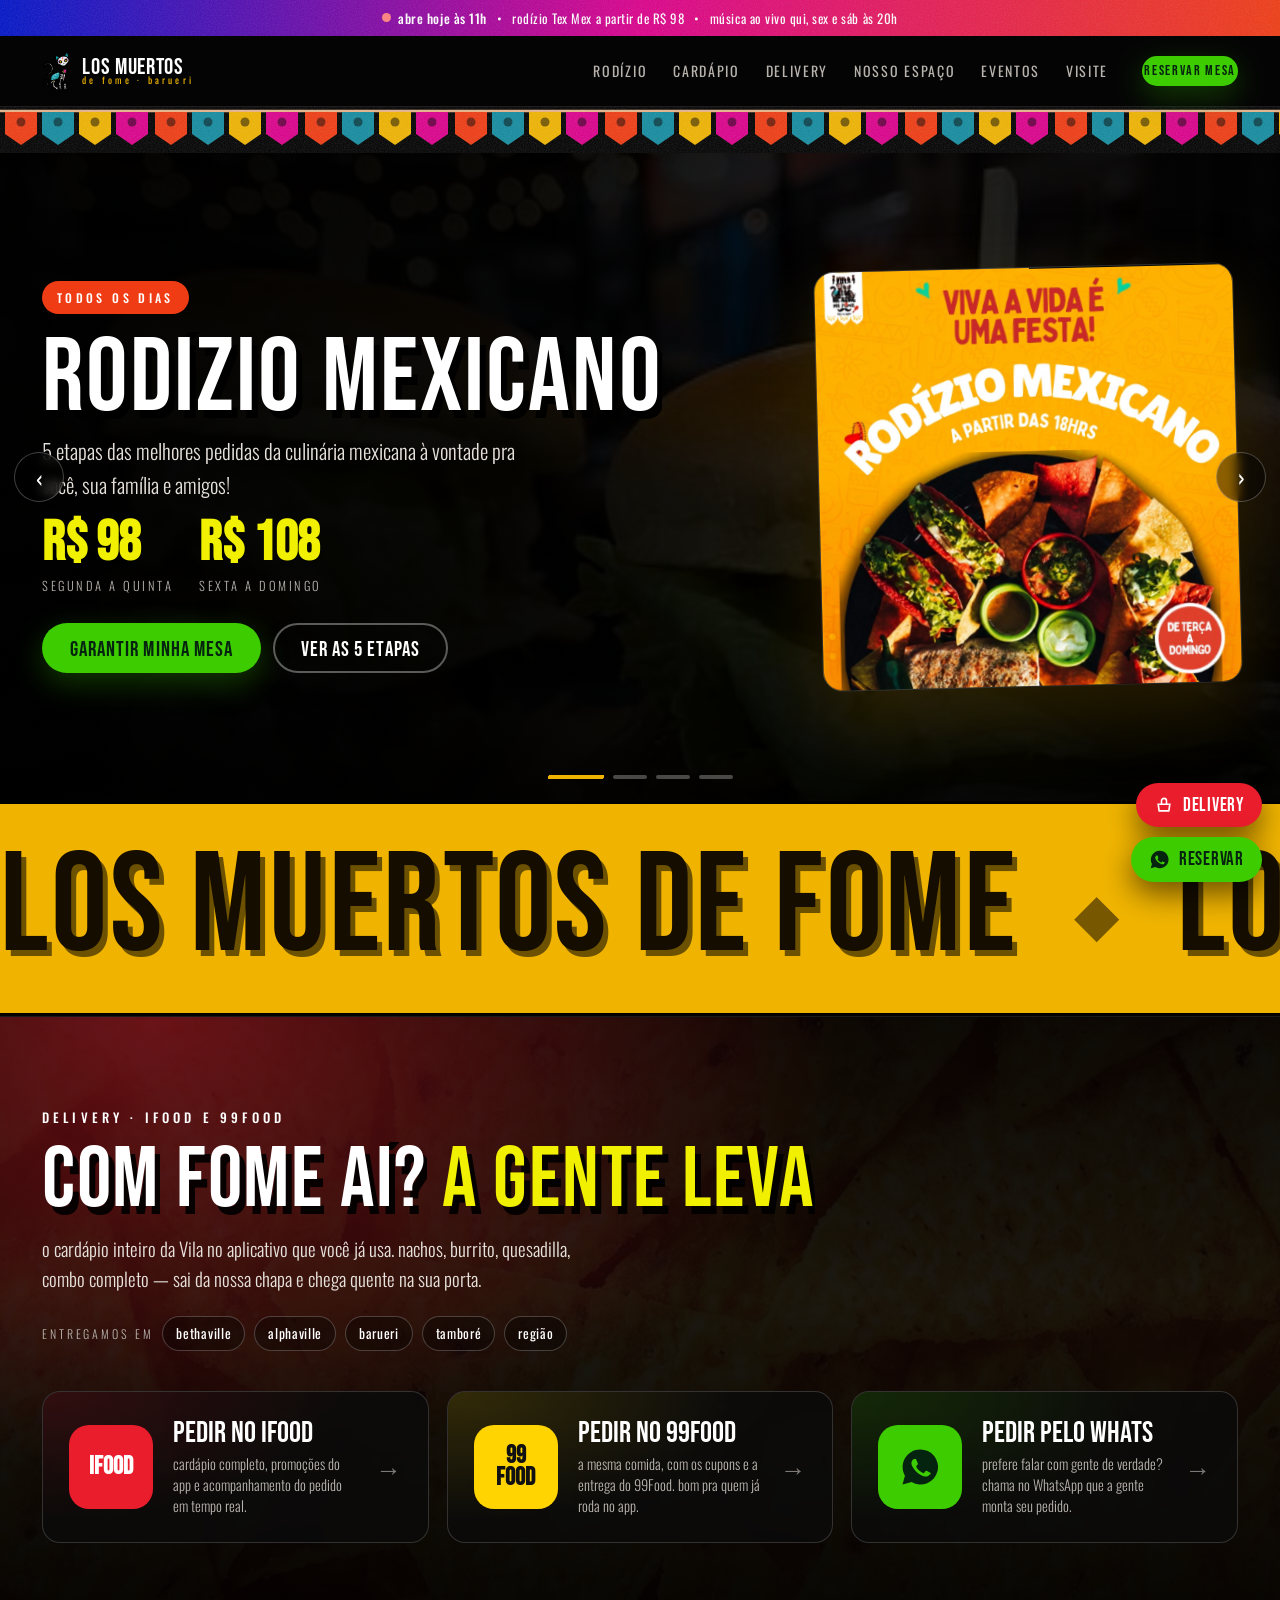
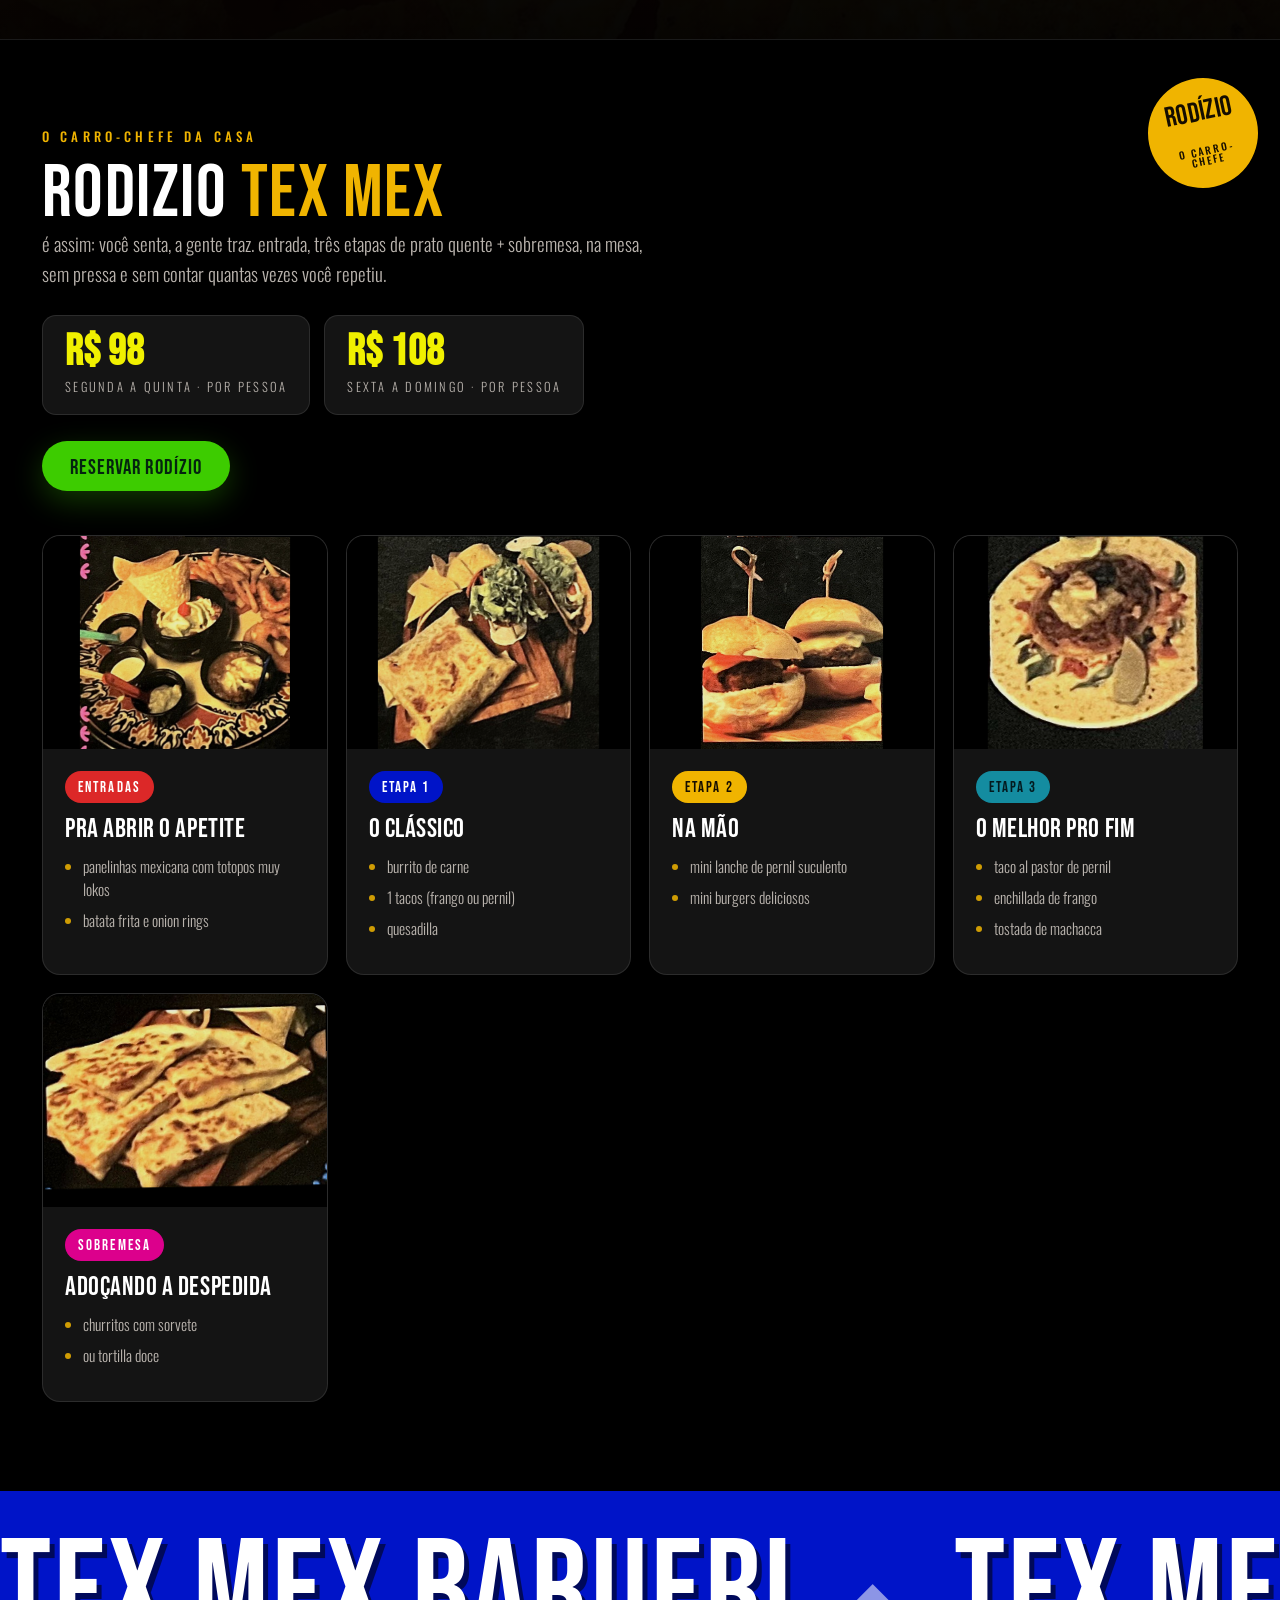
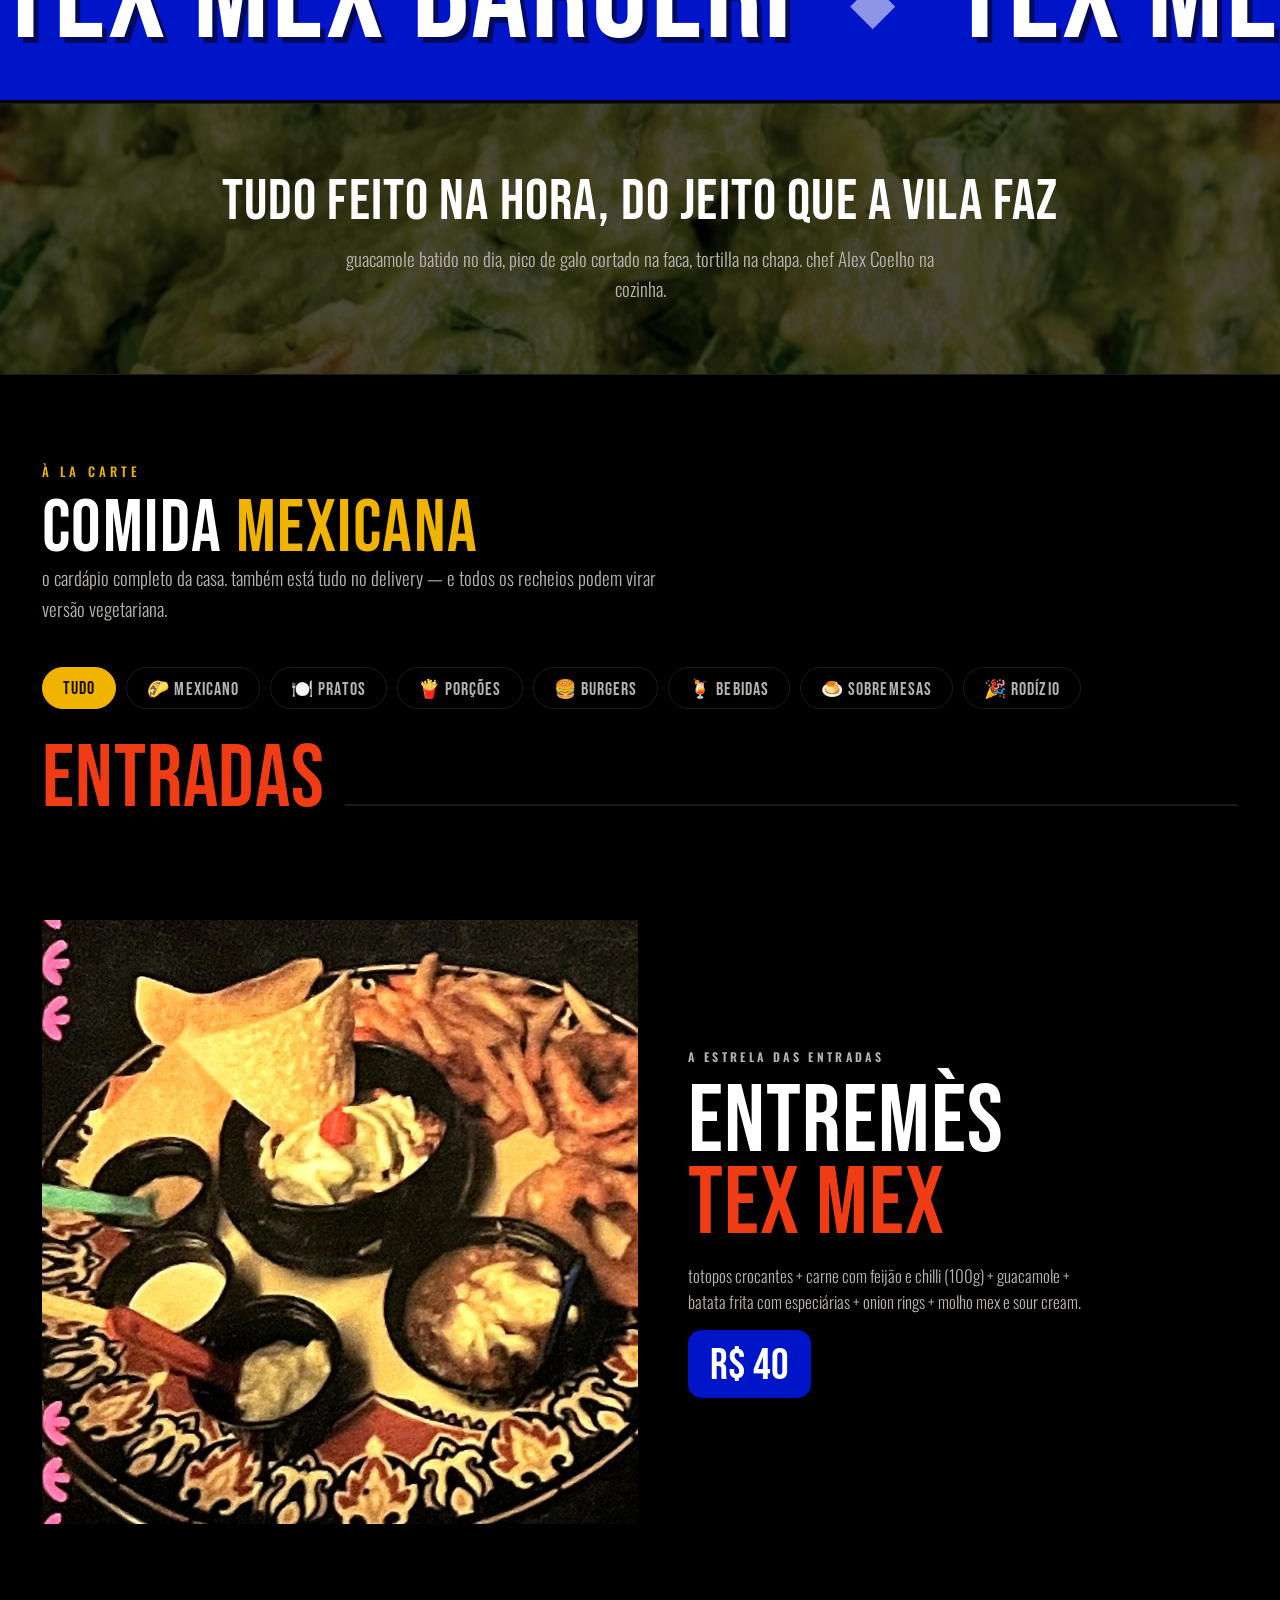
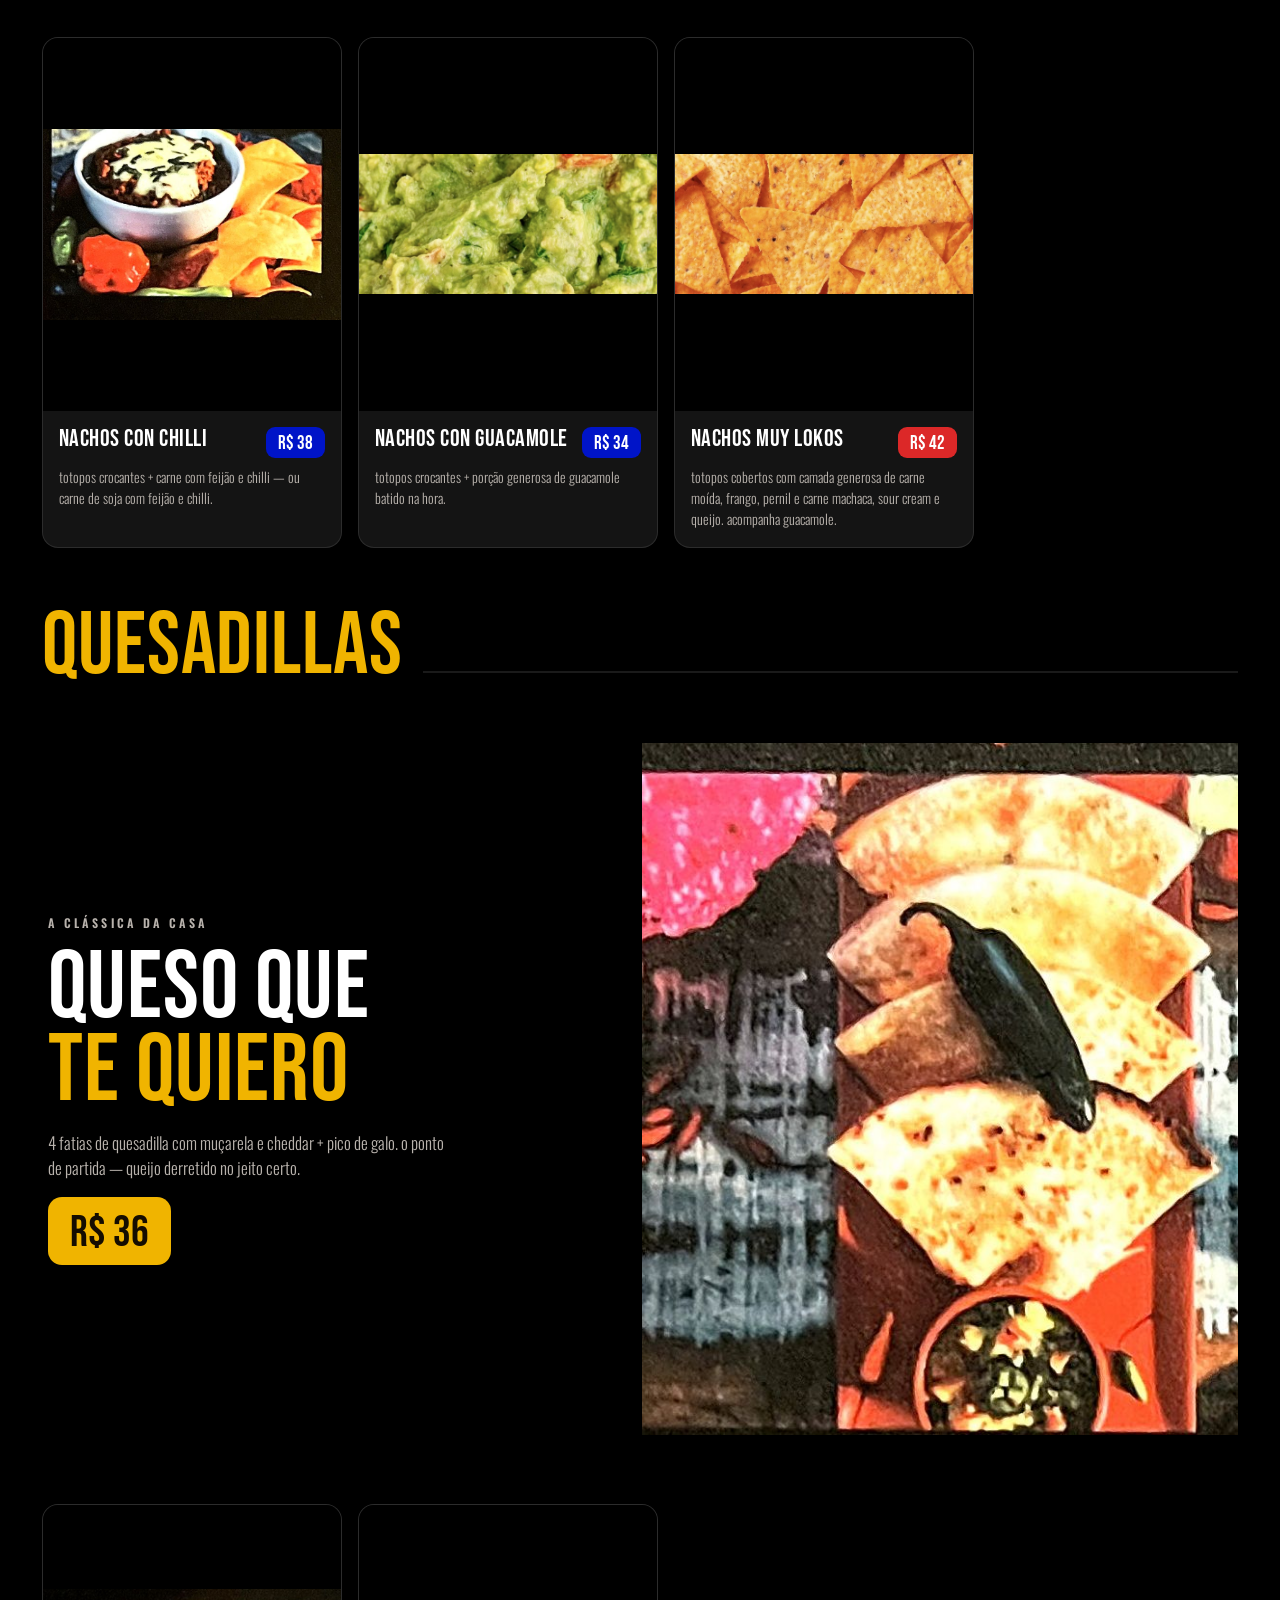
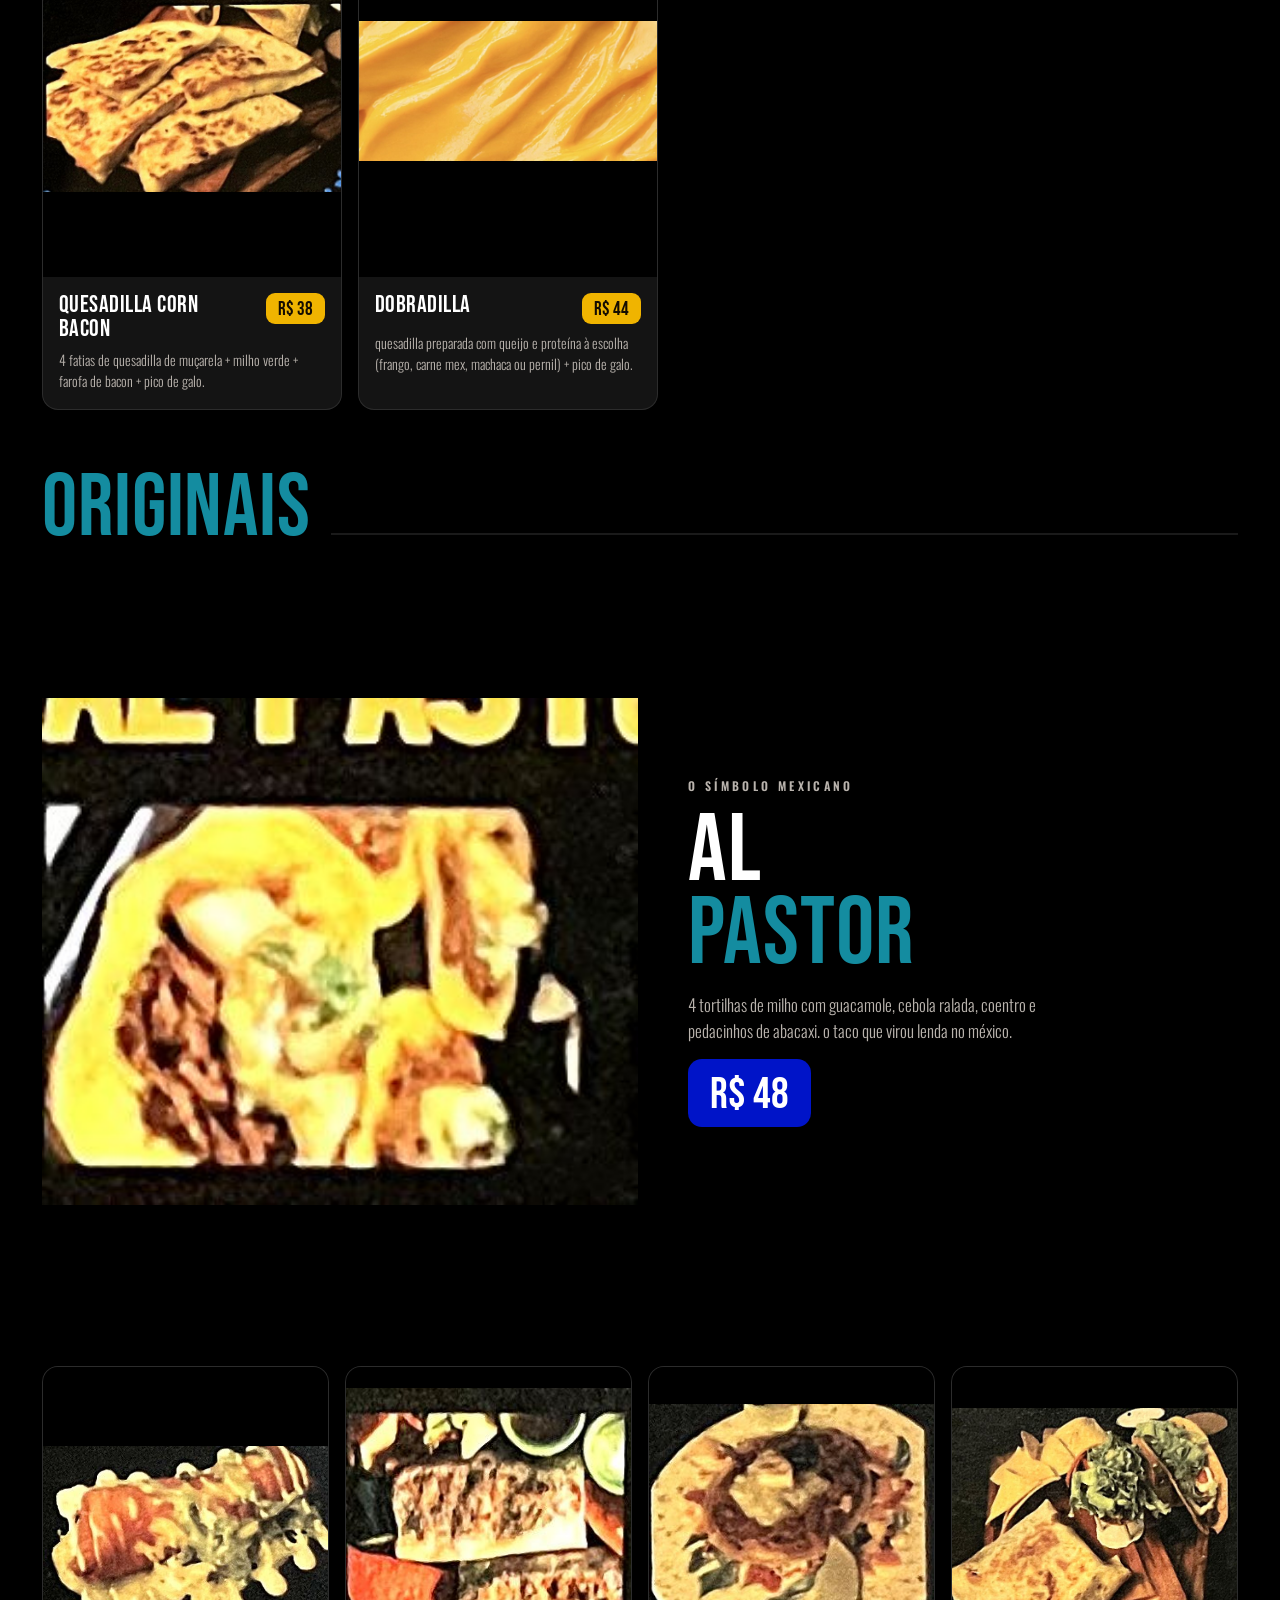
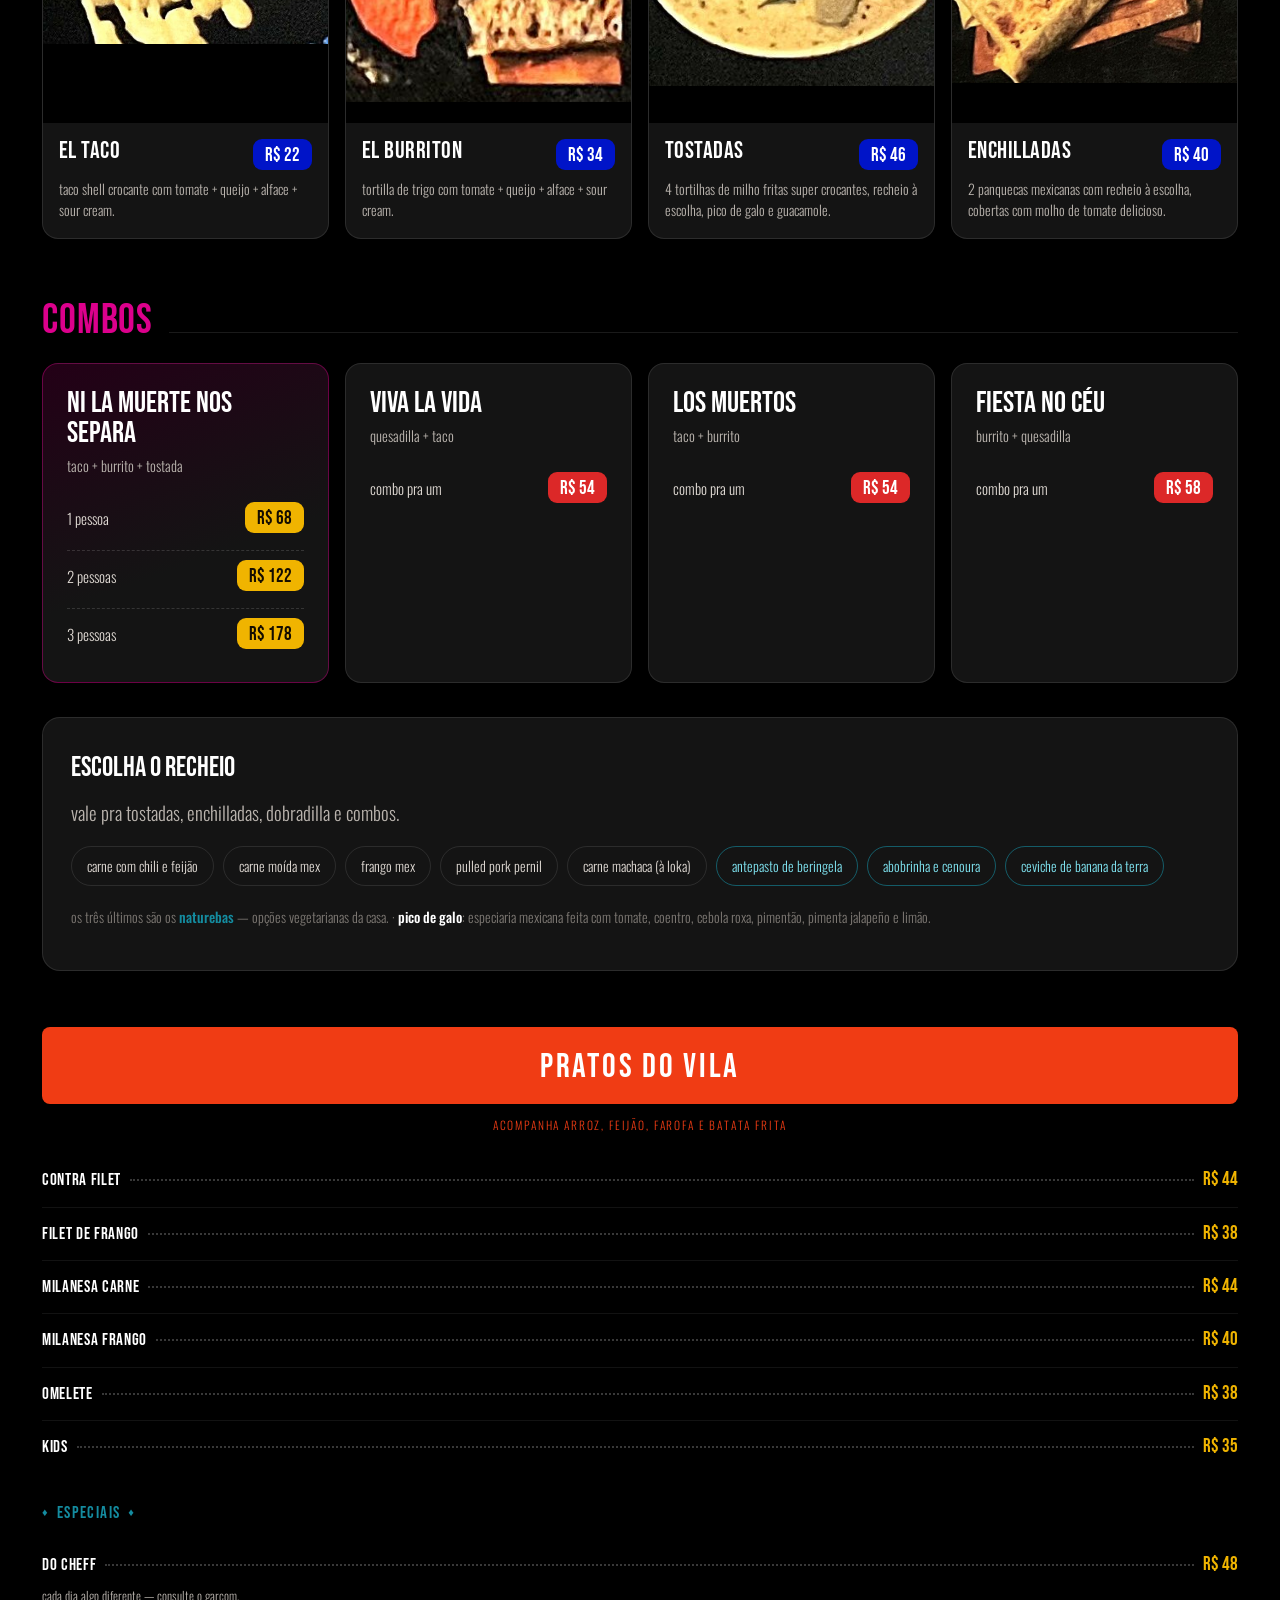
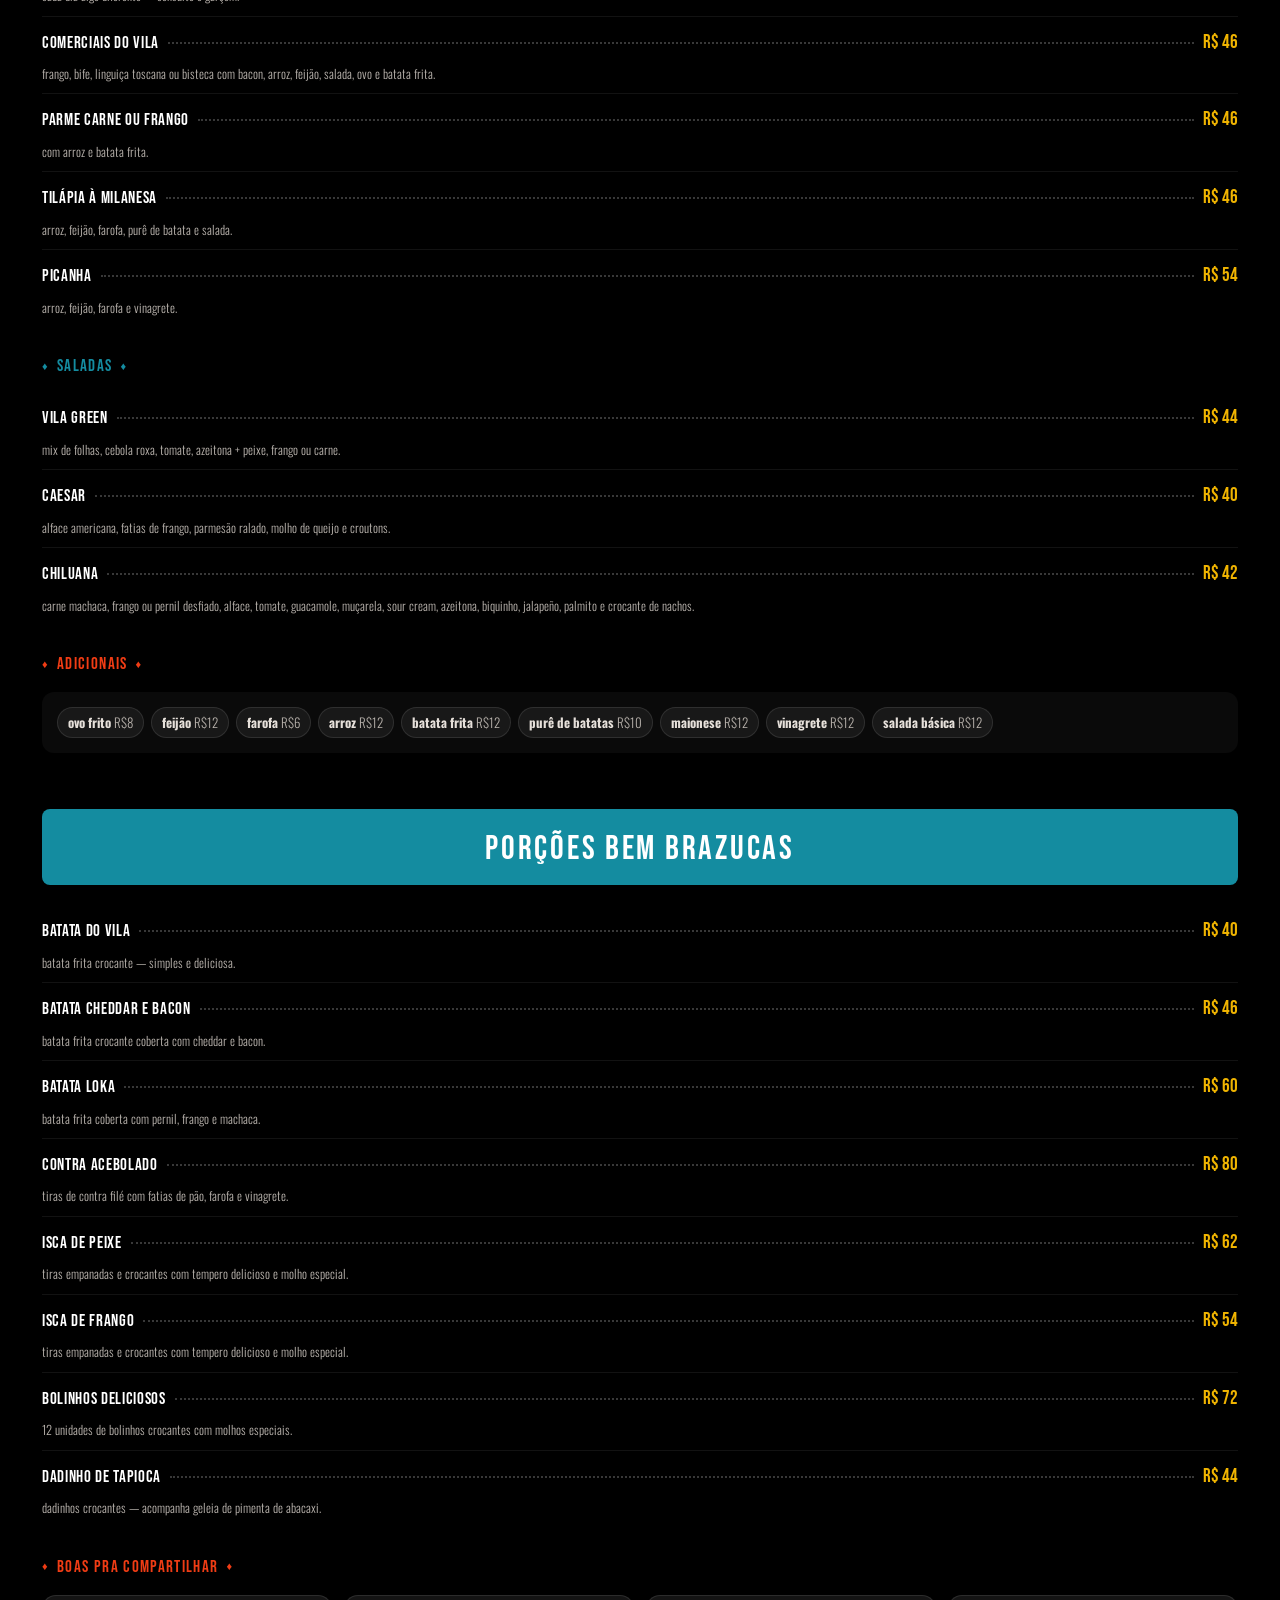
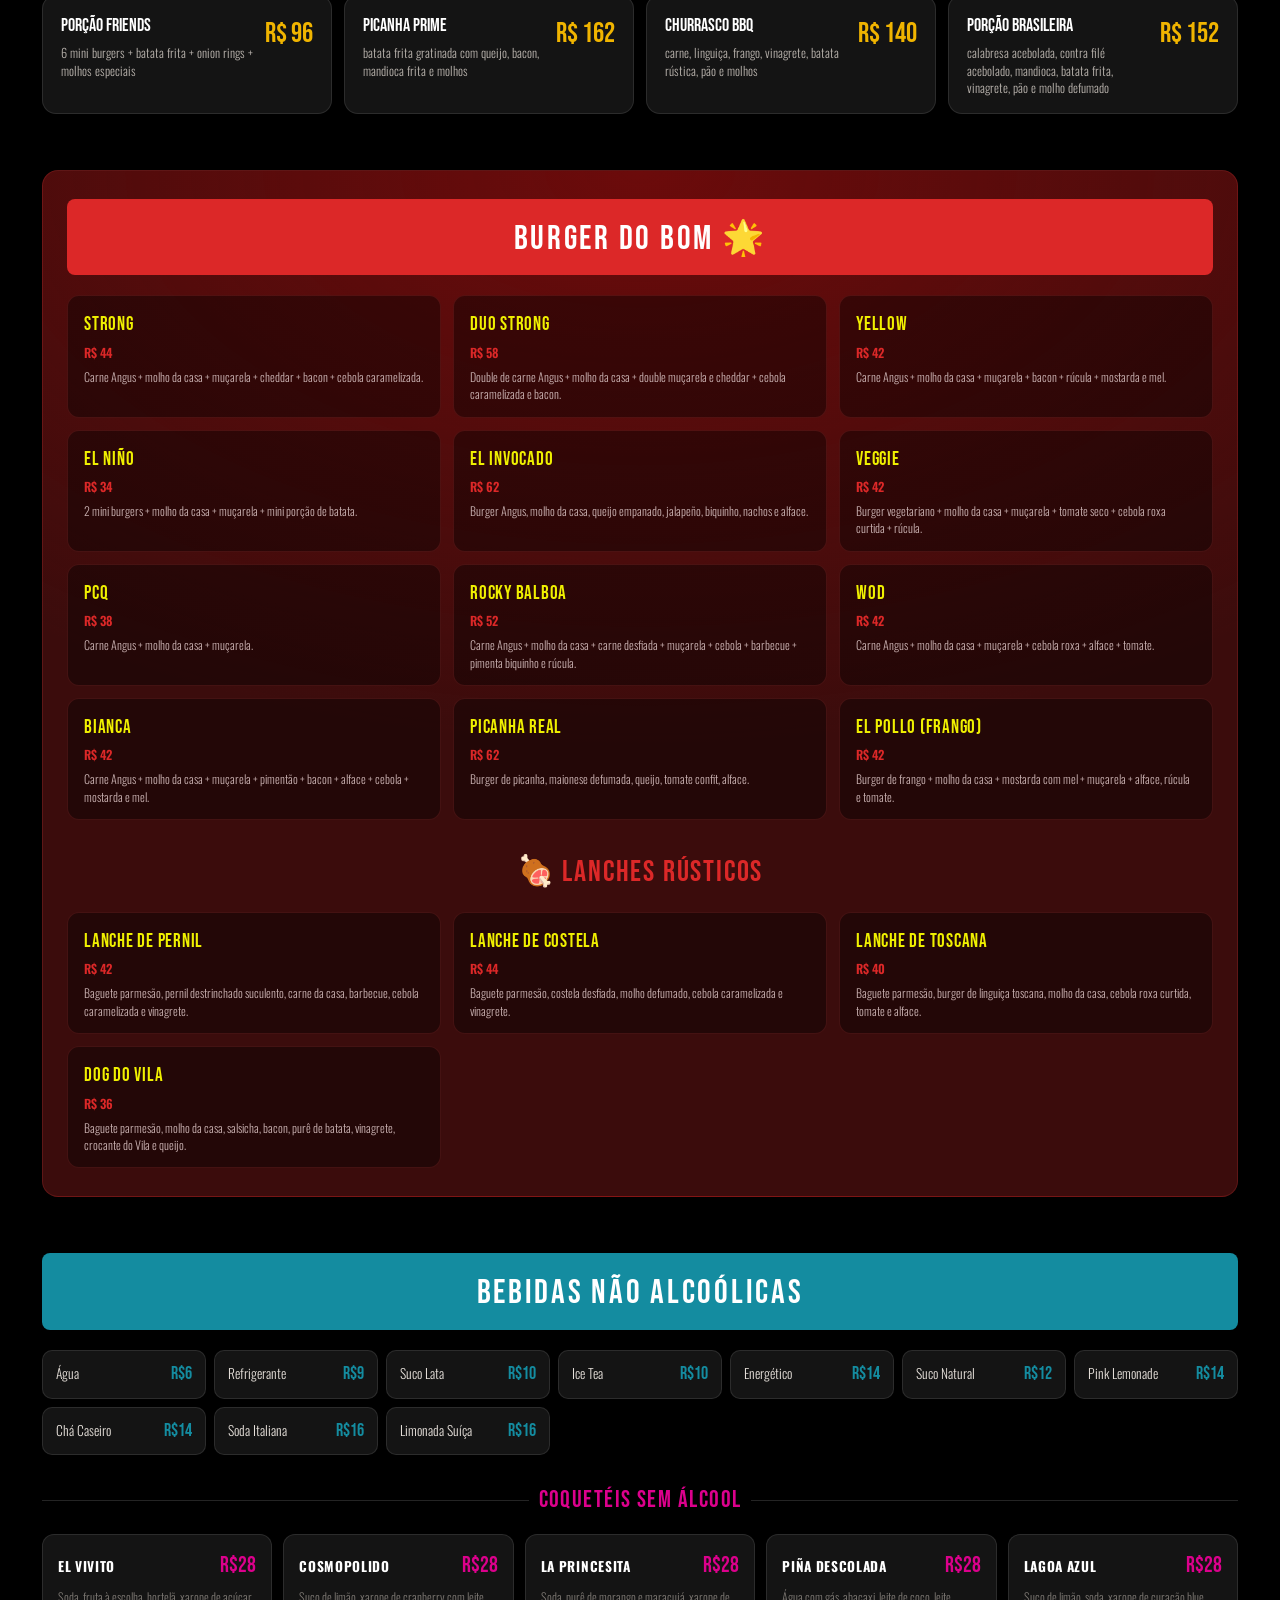
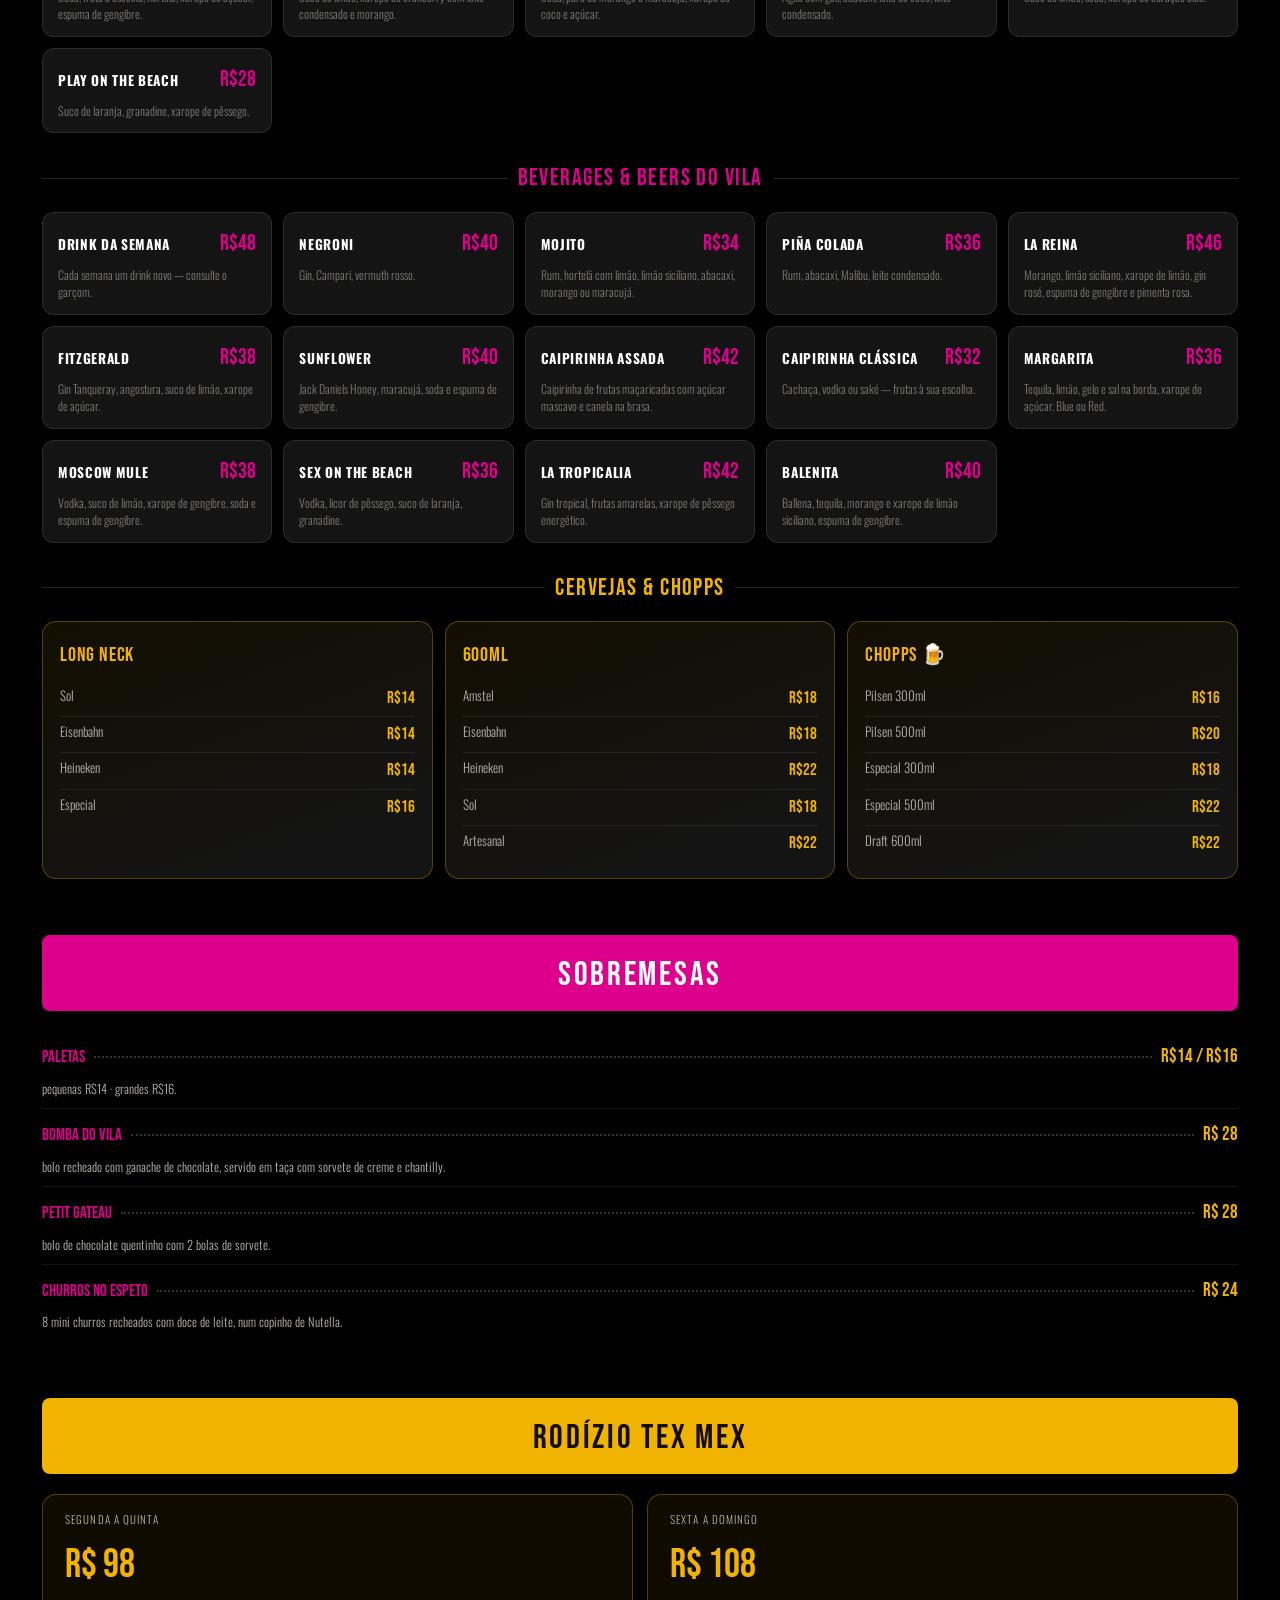
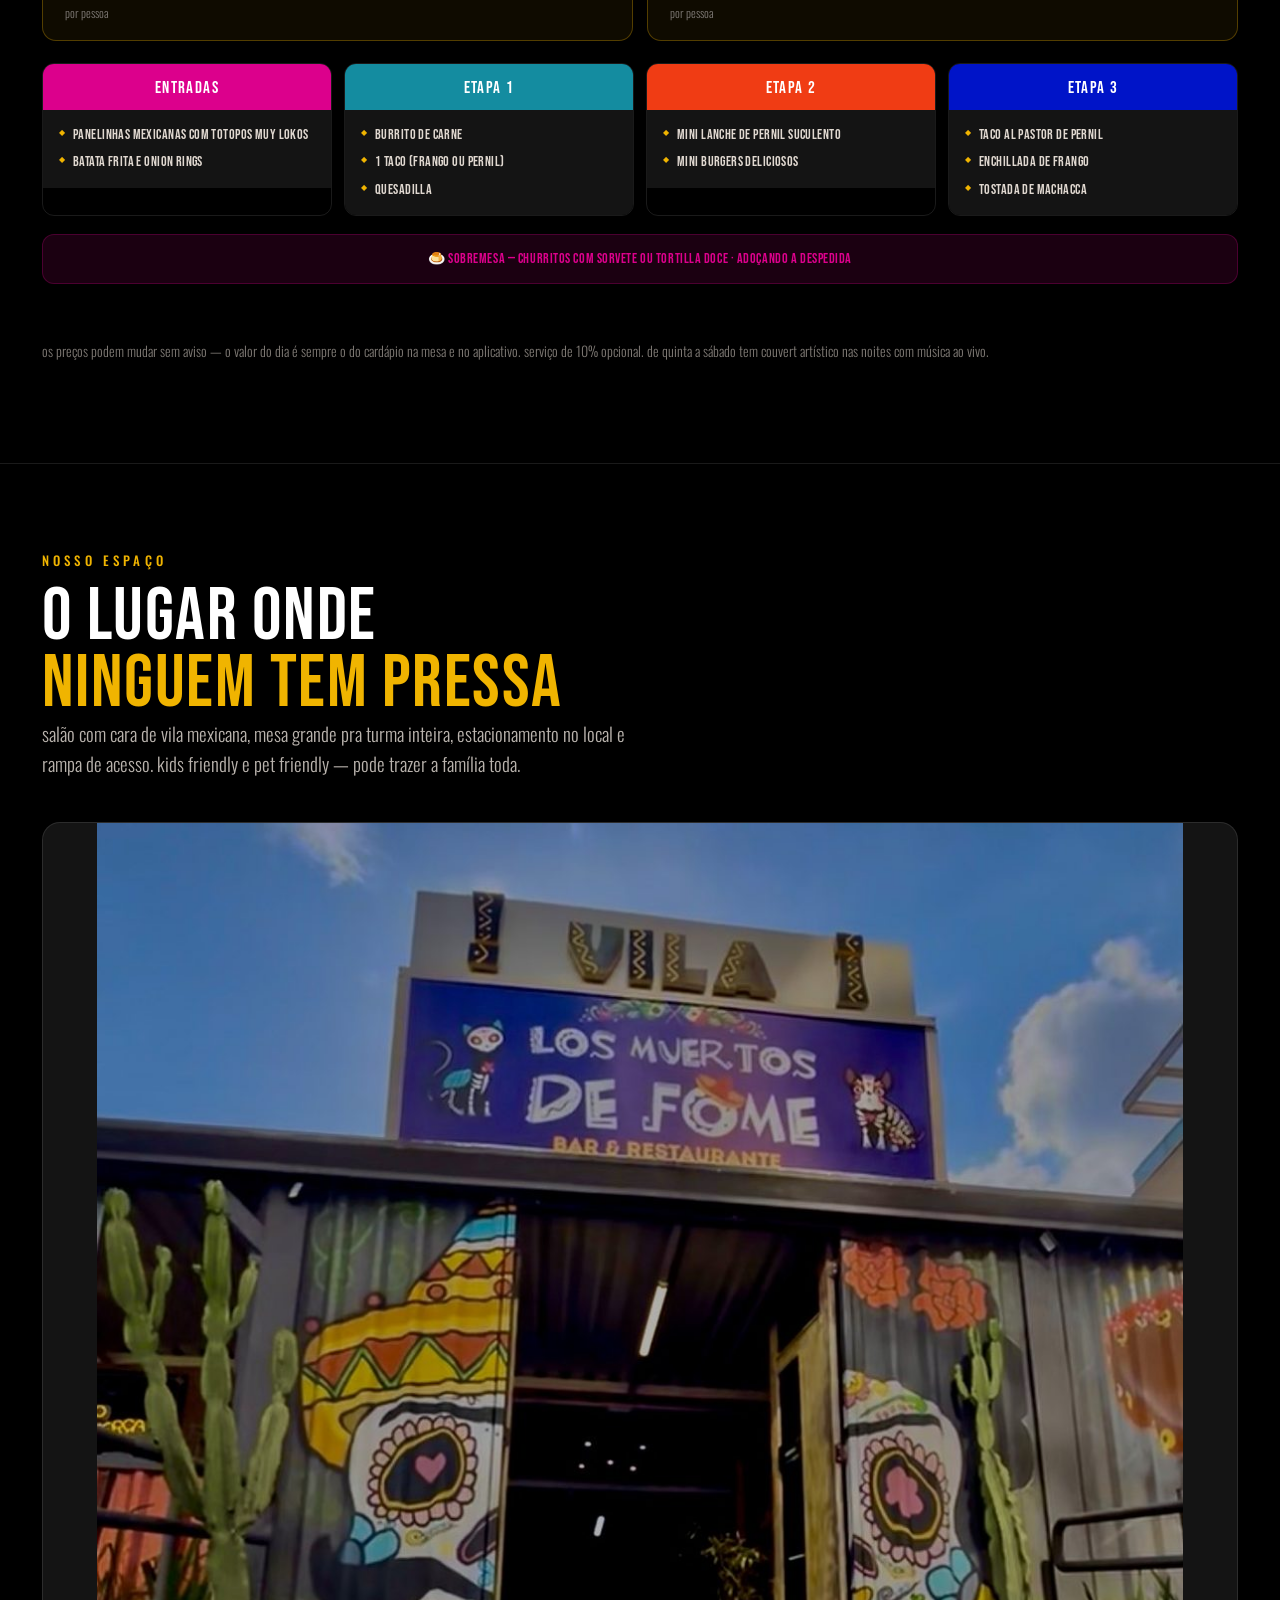
==== commit fb9eb733: "fix: corrige contraste do botão de reserva e fotos distorcidas no cardápio - botão "reservar mesa" d" ====
--- a/site/index.html
+++ b/site/index.html
@@ -921,7 +921,6 @@
       <p class="lead">salão com cara de vila mexicana, mesa grande pra turma inteira, estacionamento no local e rampa de acesso. kids friendly e pet friendly — pode trazer a família toda.</p>
     </div>
     <div class="espaco-fachada rev"><figure class="fachada-foto"><img src="img/54.jpg" alt="Fachada Vila Los Muertos de Fome"></figure></div>
-    <div class="galeria rev" id="galeria"></div>
   </div>
 </section>
 
--- a/site/css/styles.css
+++ b/site/css/styles.css
@@ -134,6 +134,8 @@
 .nav__links a:hover{color:#fff}
 .nav__links a:hover::after{right:0}
 .nav__cta{margin-left:8px}
+.nav__links a.btn--zap{color:#04240f}
+.nav__links a.btn--zap:hover{color:#04240f}
 .burger{display:none;margin-left:auto;background:none;border:0;padding:8px;width:44px;height:44px}
 .burger span{display:block;height:2px;background:#fff;margin:5px 0;transition:.25s}
 .burger[aria-expanded="true"] span:nth-child(1){transform:translateY(7px) rotate(45deg)}
@@ -264,7 +266,7 @@
 }
 .etapa:hover{transform:translateY(-5px)}
 .etapa__foto{aspect-ratio:4/3;overflow:hidden;background:#000}
-.etapa__foto img{width:100%;height:100%;object-fit:cover;transition:transform .5s ease;opacity:.92}
+.etapa__foto img{width:100%;height:100%;object-fit:contain;transition:transform .5s ease;opacity:.92}
 .etapa:hover .etapa__foto img{transform:scale(1.07);opacity:1}
 .etapa__corpo{padding:22px 22px 26px;flex:1;display:flex;flex-direction:column}
 .etapa__n{
@@ -589,7 +591,7 @@
   aspect-ratio:4/5;min-height:420px;
 }
 .item--hero__foto img{
-  width:100%;height:100%;object-fit:cover;
+  width:100%;height:100%;object-fit:contain;
   transition:transform 8s ease;
 }
 .item--hero:hover .item--hero__foto img{transform:scale(1.06)}
@@ -646,7 +648,7 @@
 .item--card__foto{
   width:100%;aspect-ratio:4/5;overflow:hidden;background:#000;flex-shrink:0;
 }
-.item--card__foto img{width:100%;height:100%;object-fit:cover}
+.item--card__foto img{width:100%;height:100%;object-fit:contain}
 .item--card__txt{padding:16px 16px 18px;display:flex;flex-direction:column;gap:8px}
 .item--card .item__topo{margin:0}
 .item--card h4{font-family:var(--display);font-weight:400;font-size:24px;line-height:1;margin:0;flex:1}
@@ -897,7 +899,7 @@
 /* ─── fachada única (nosso espaço) ─── */
 .espaco-fachada{margin-top:28px}
 .fachada-foto{margin:0;border-radius:18px;overflow:hidden;position:relative;
-  aspect-ratio:16/9;background:var(--carvao-2);border:1px solid var(--linha)}
-.fachada-foto img{width:100%;height:100%;object-fit:cover;display:block;
+  aspect-ratio:4/3;background:var(--carvao-2);border:1px solid var(--linha)}
+.fachada-foto img{width:100%;height:100%;object-fit:contain;display:block;
   transition:transform .6s ease}
 .fachada-foto:hover img{transform:scale(1.03)}
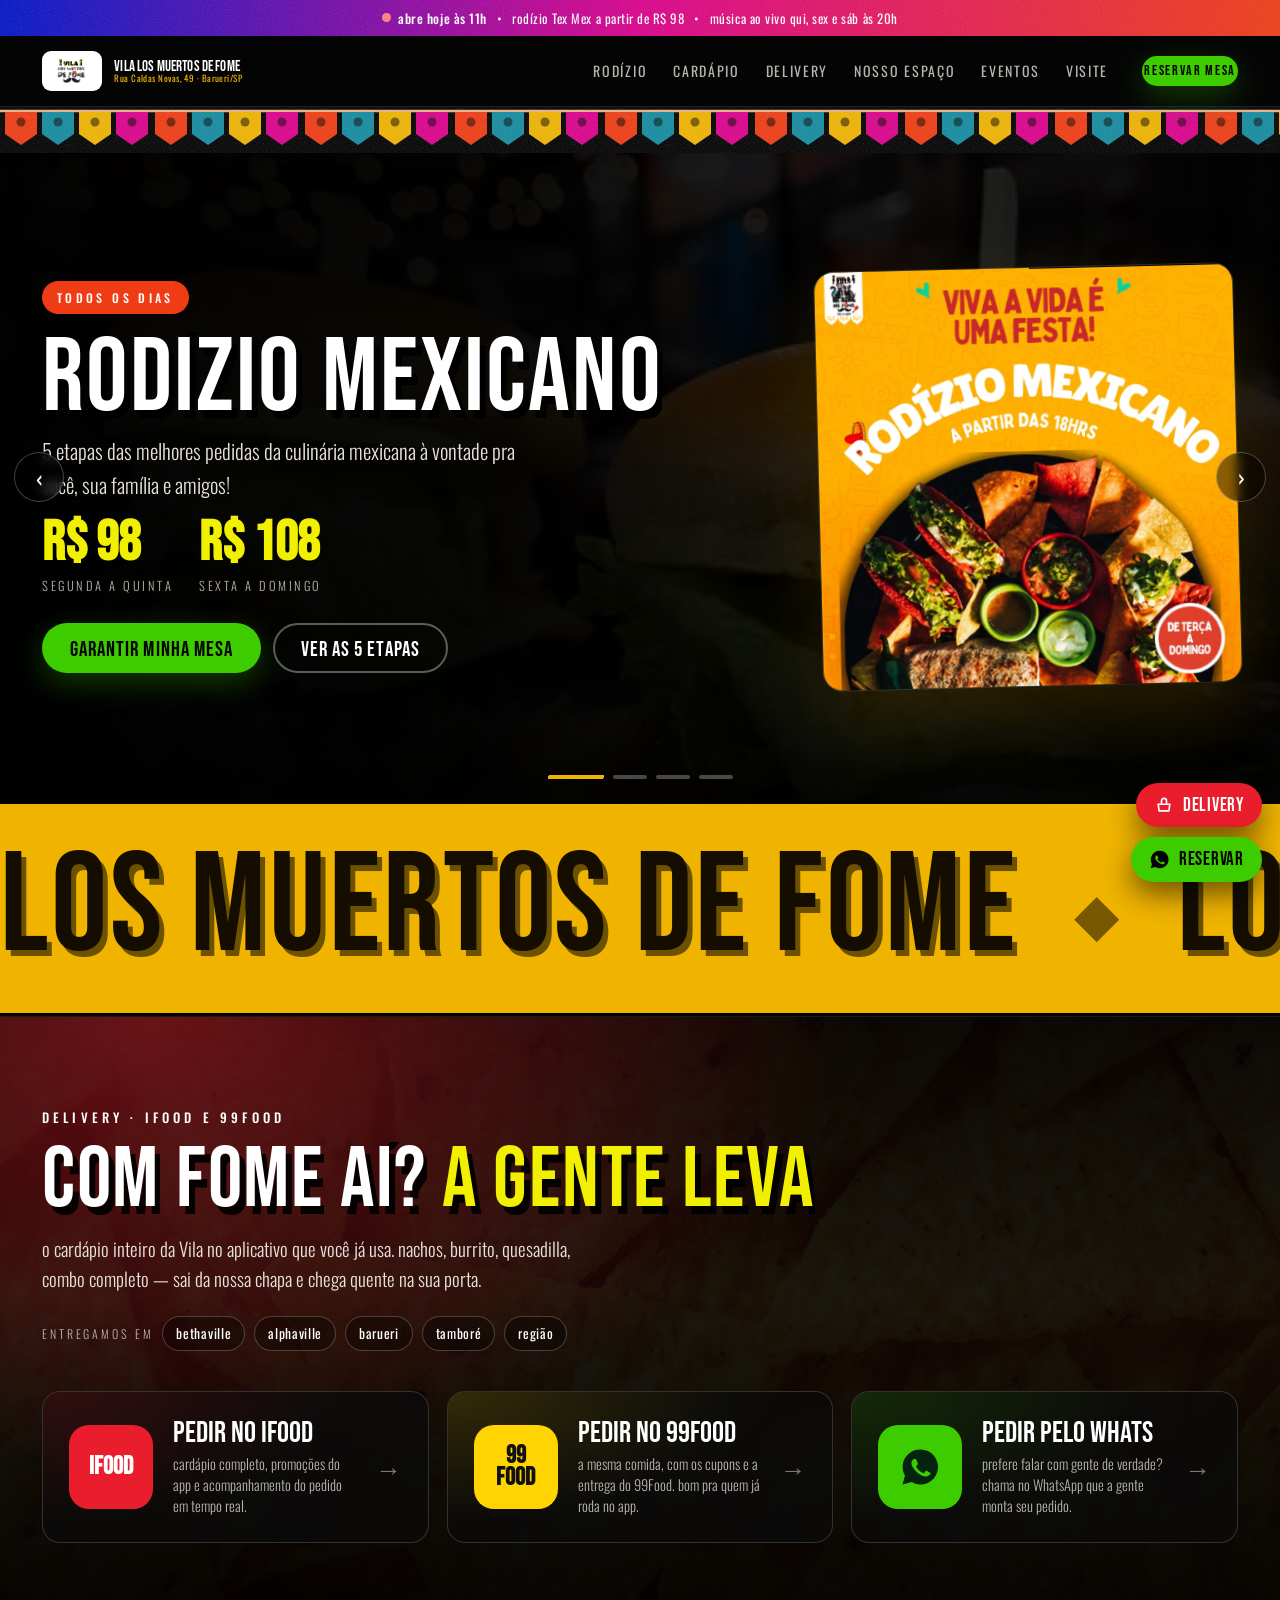
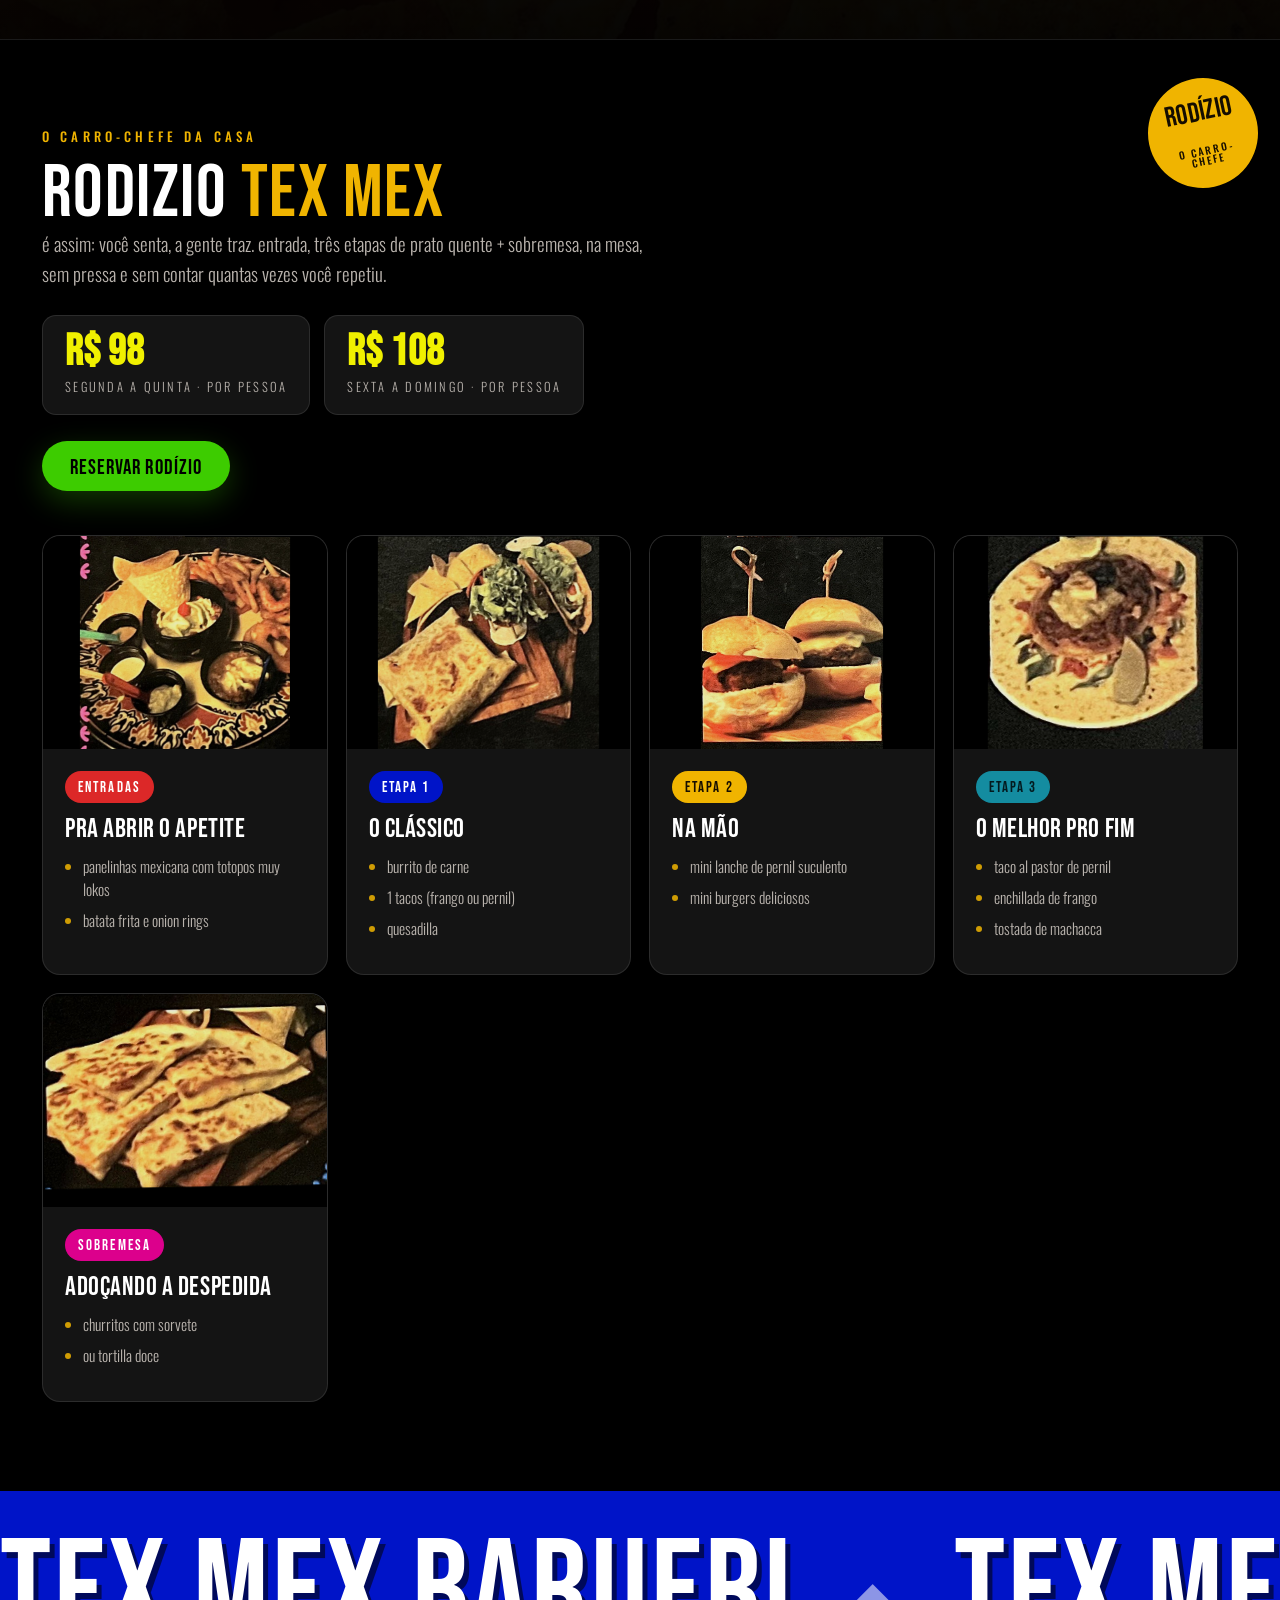
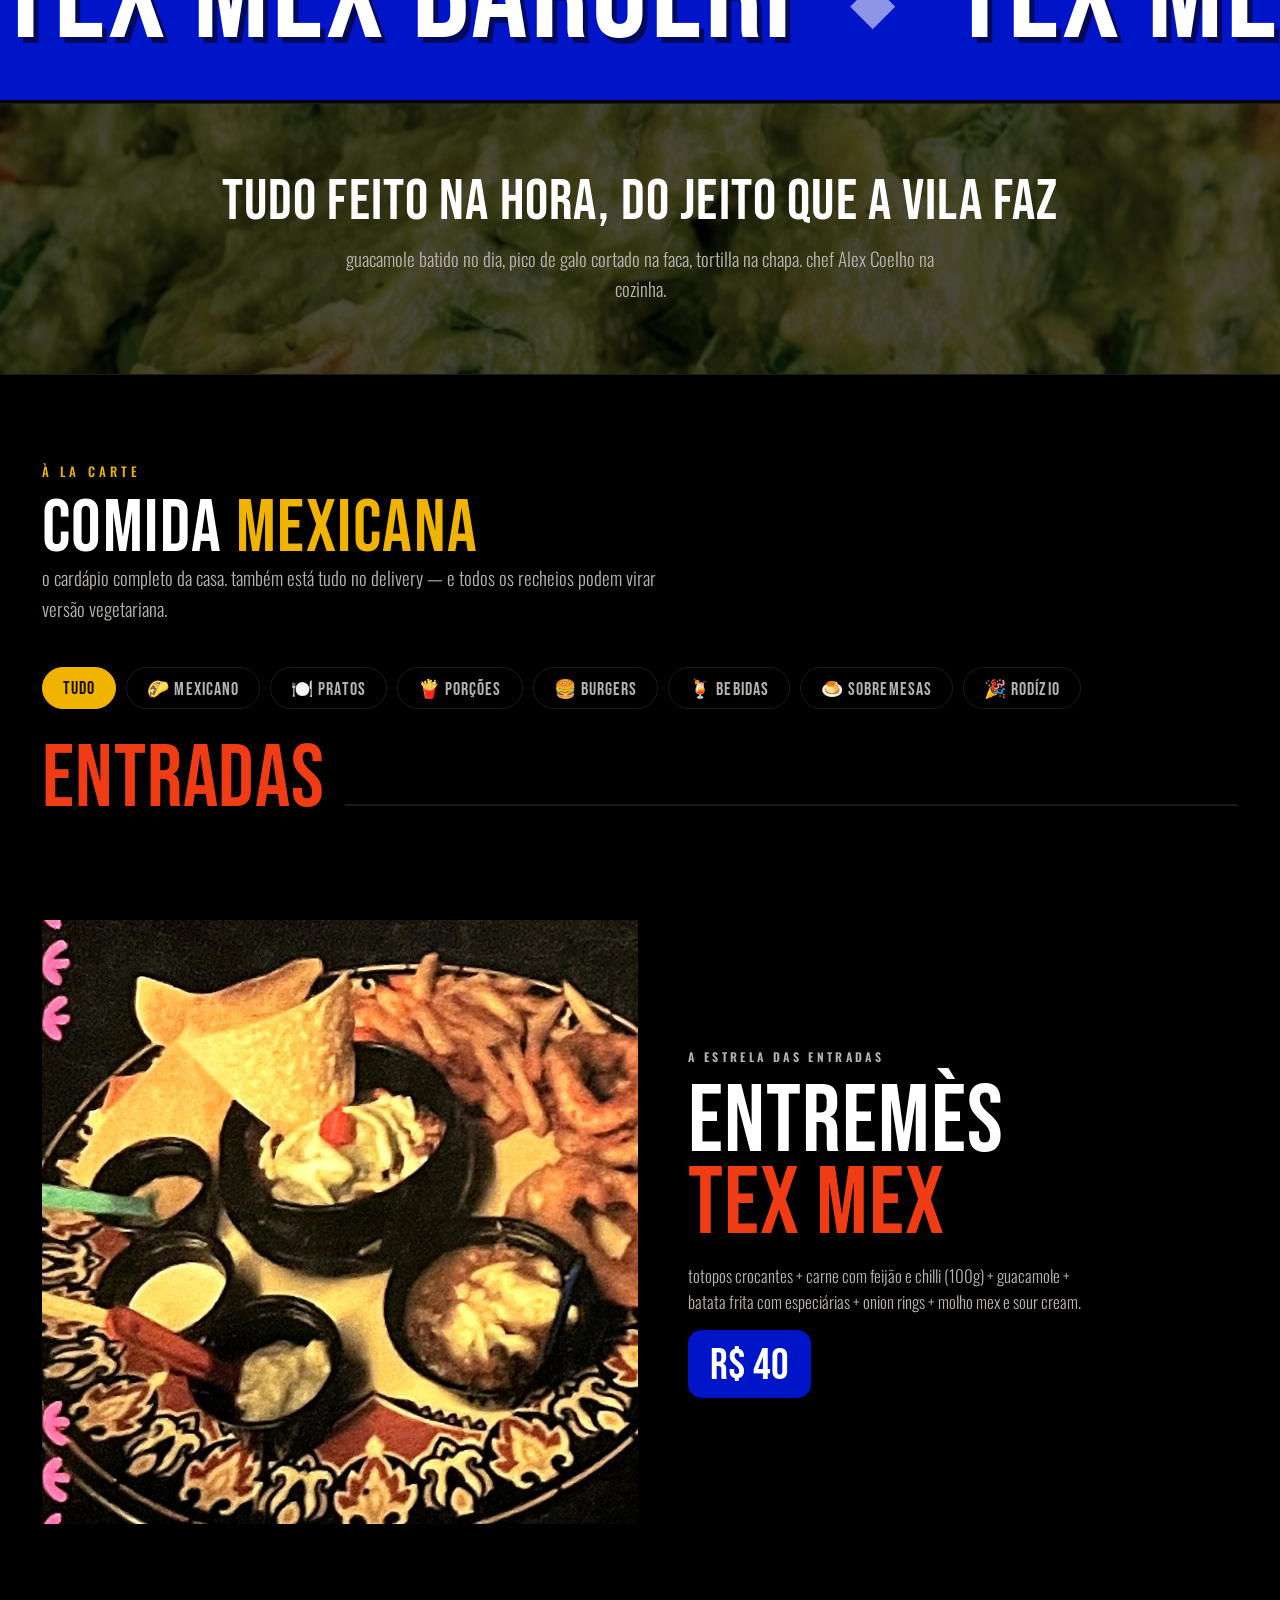
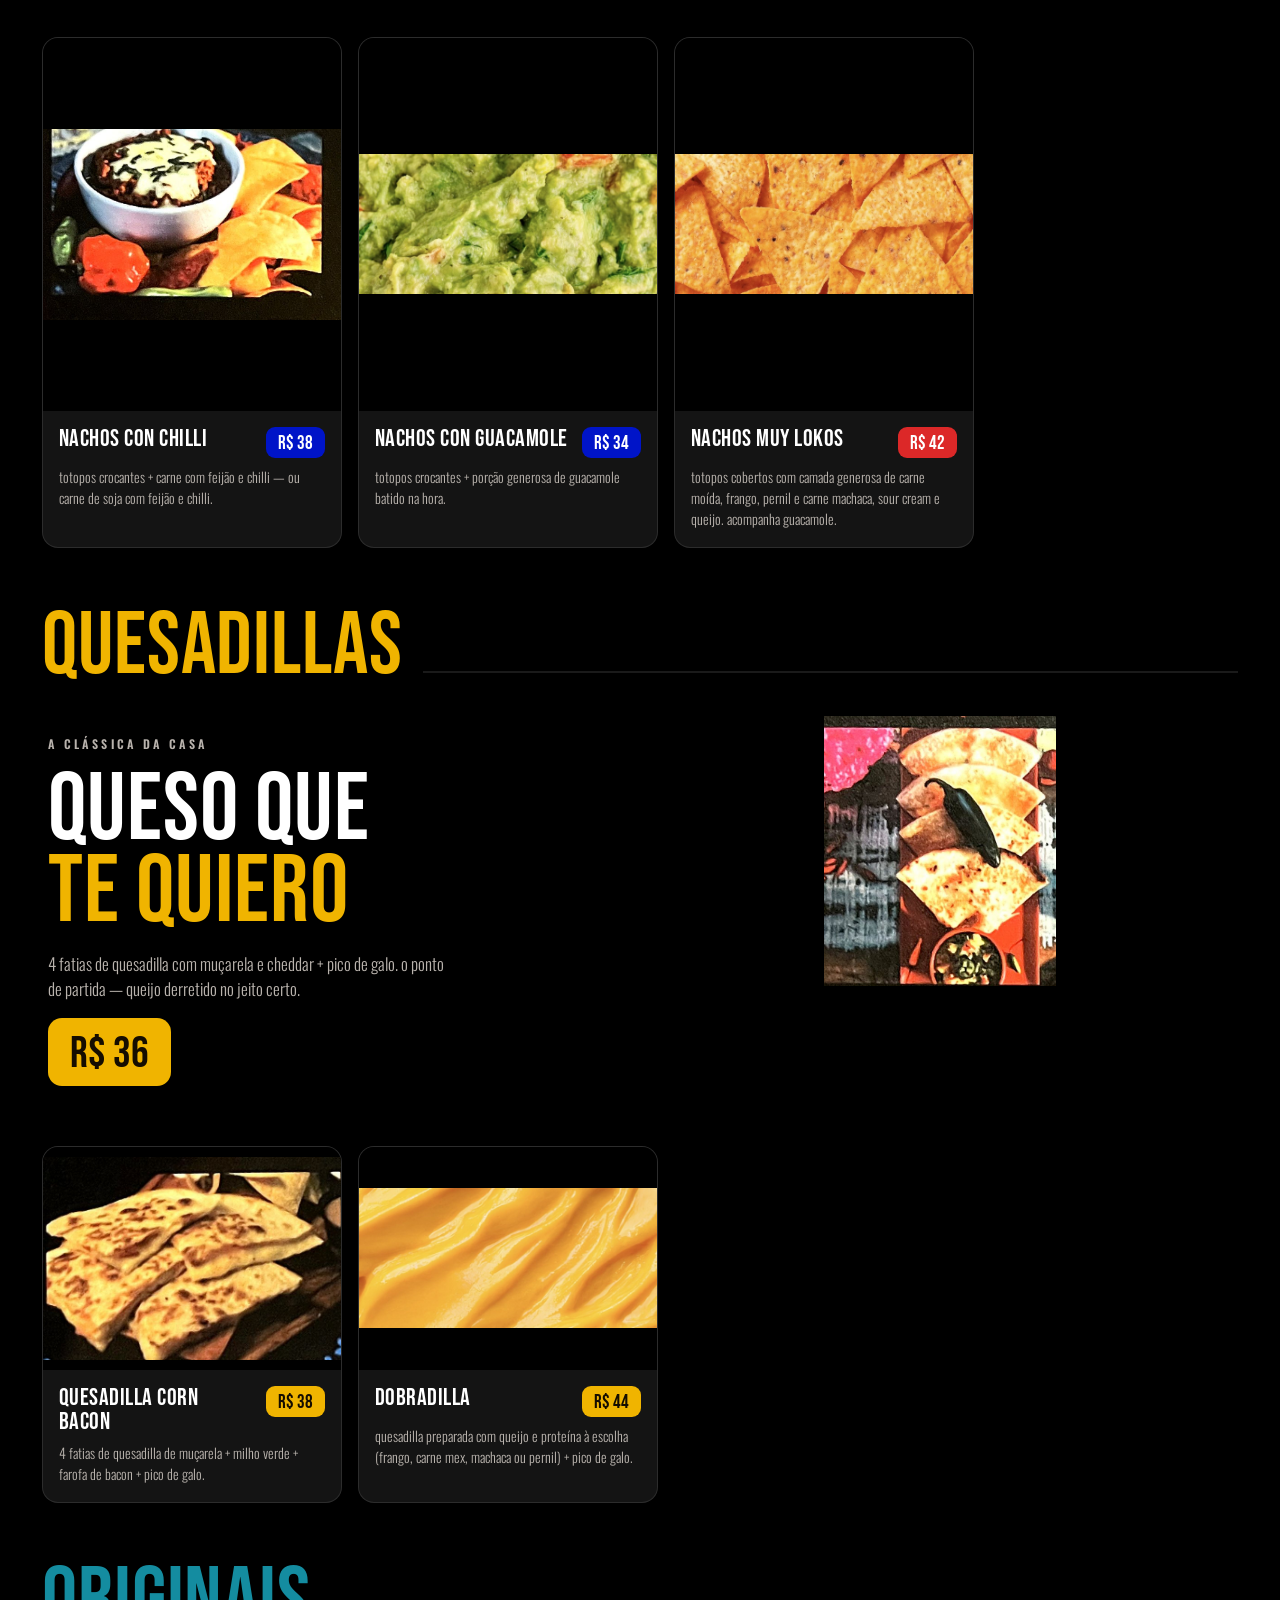
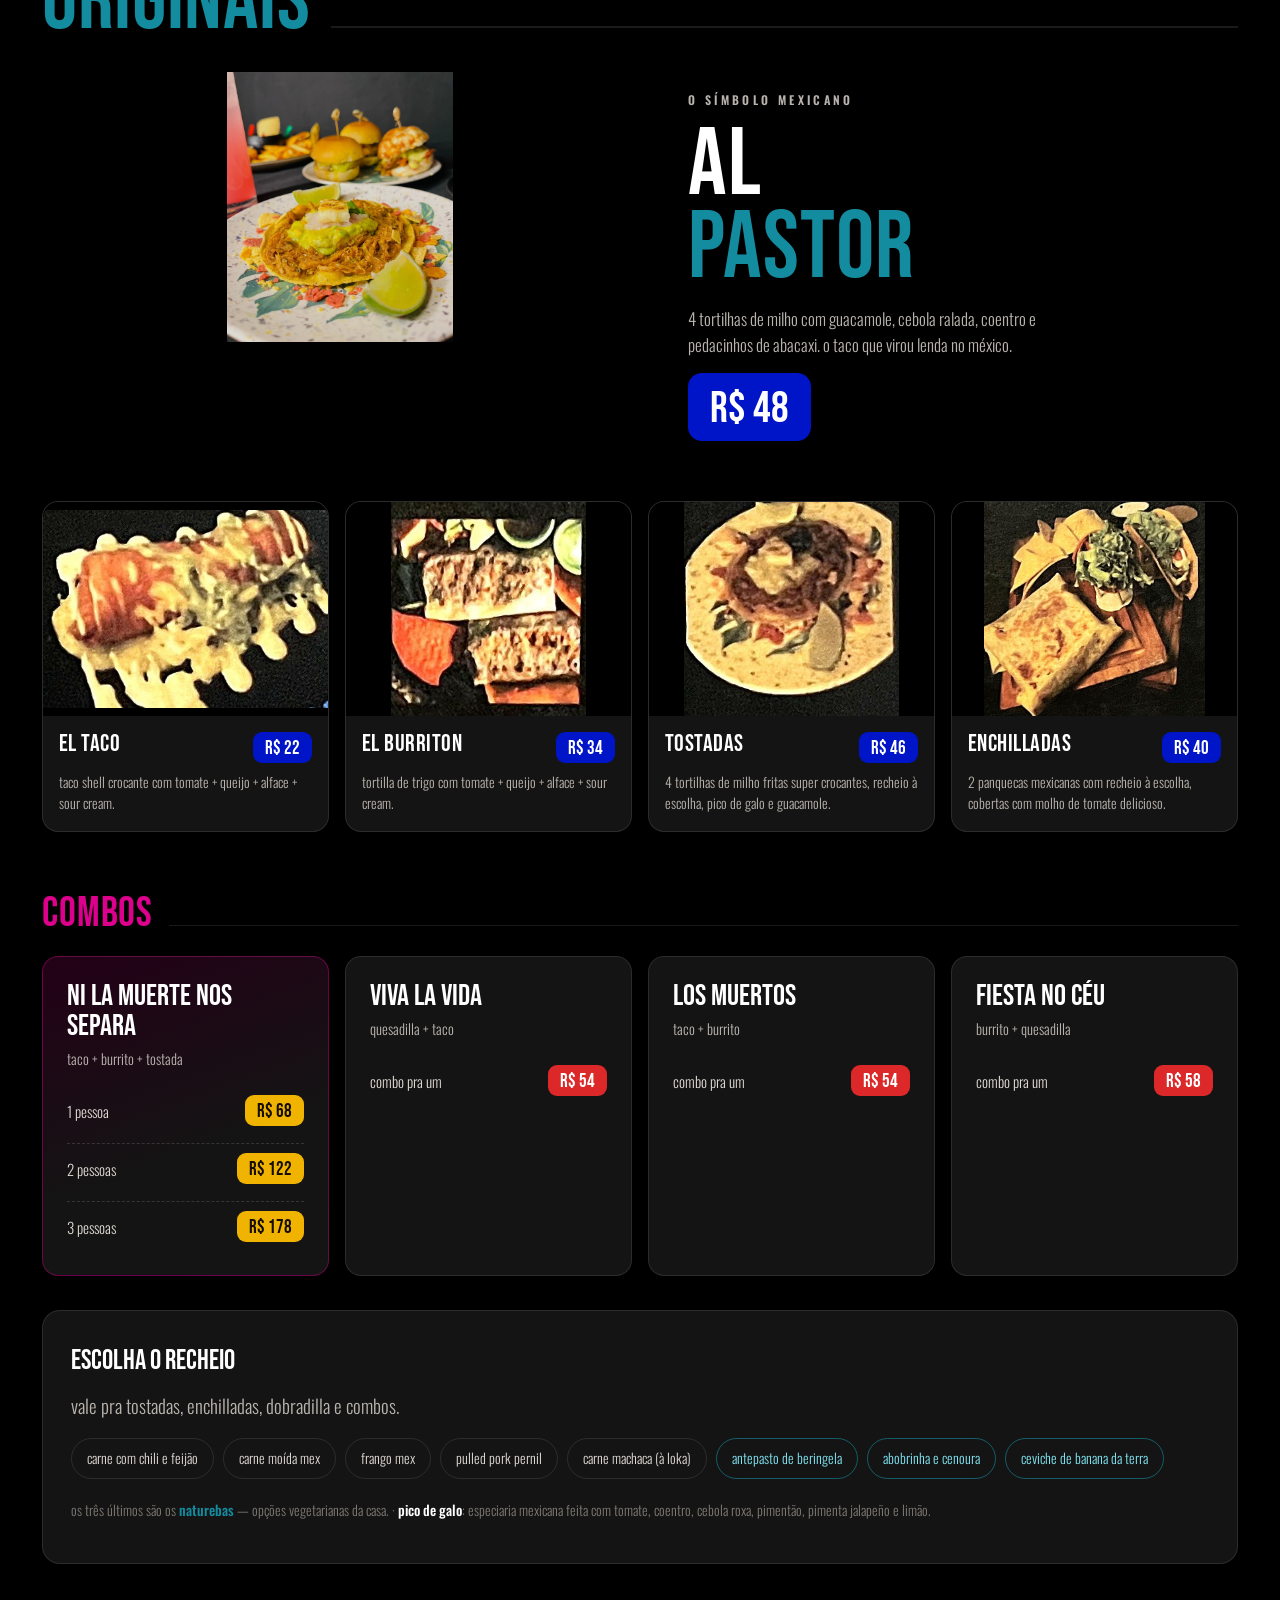
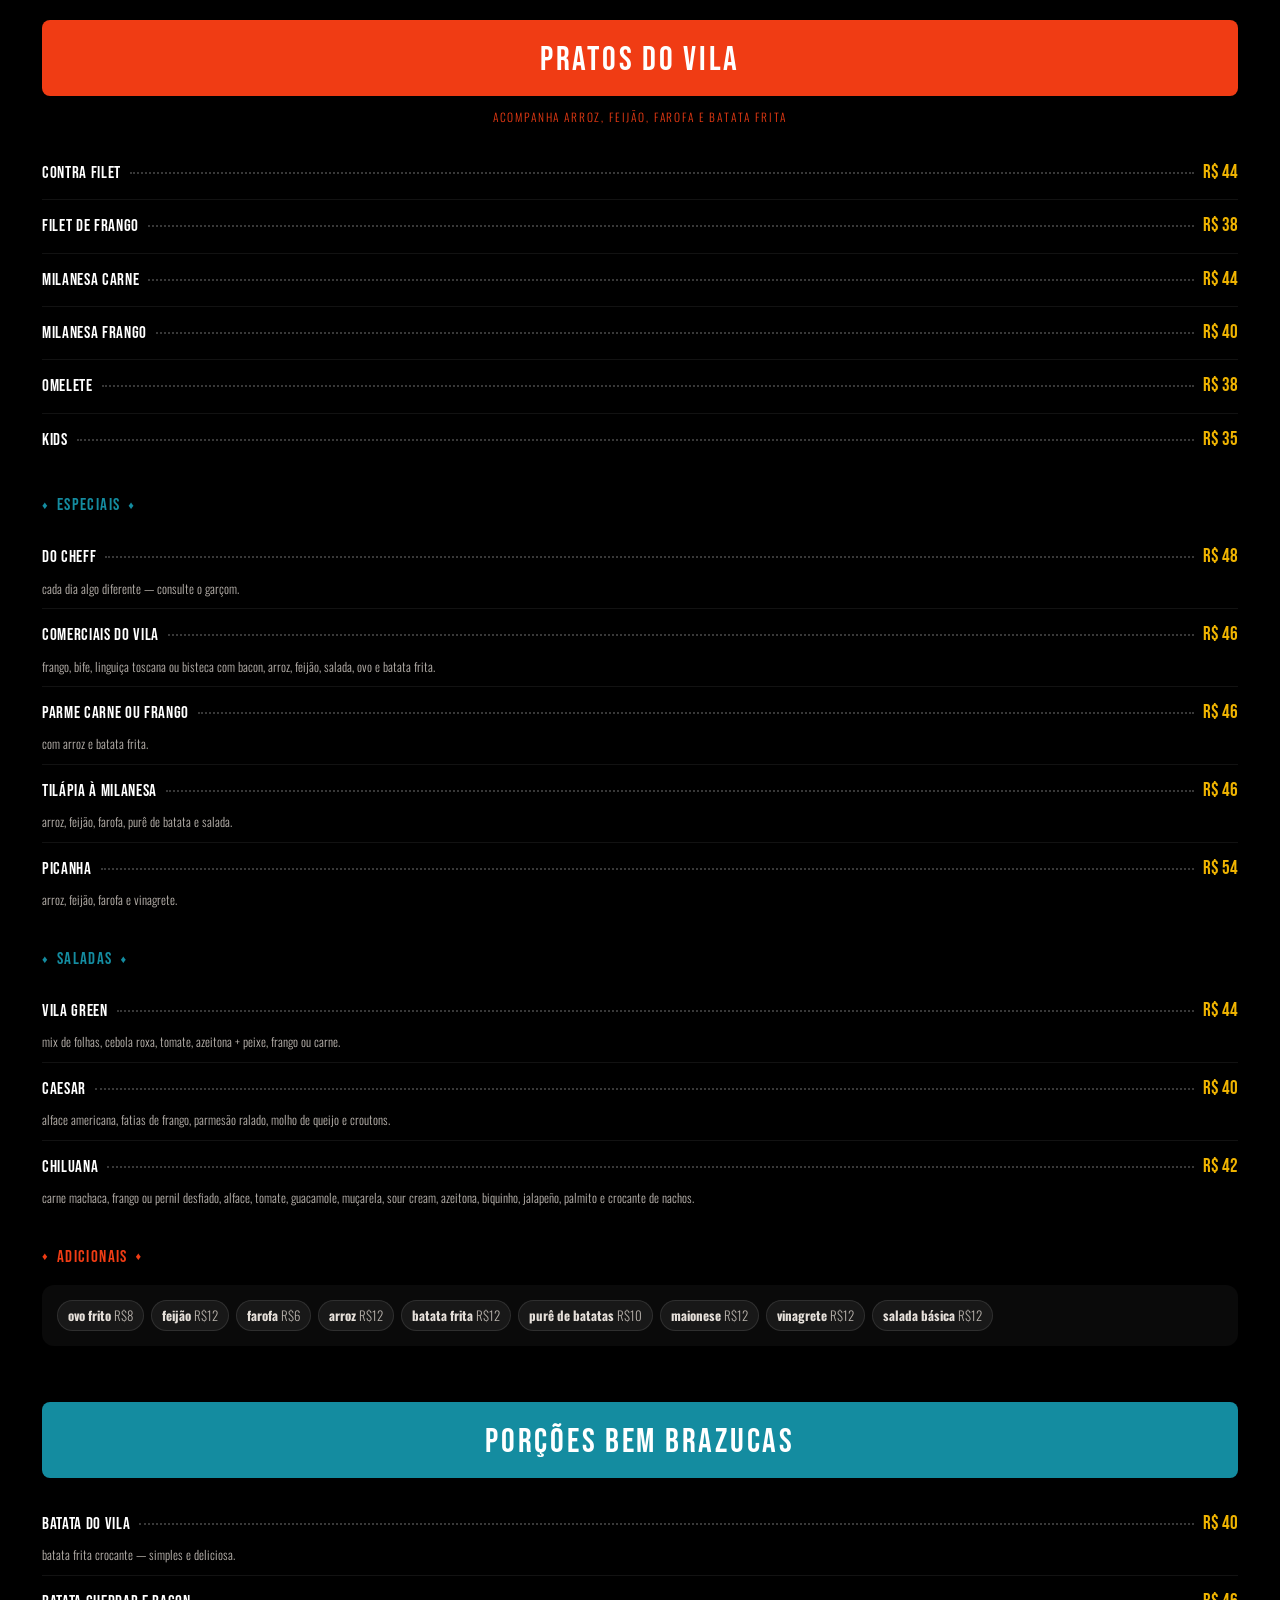
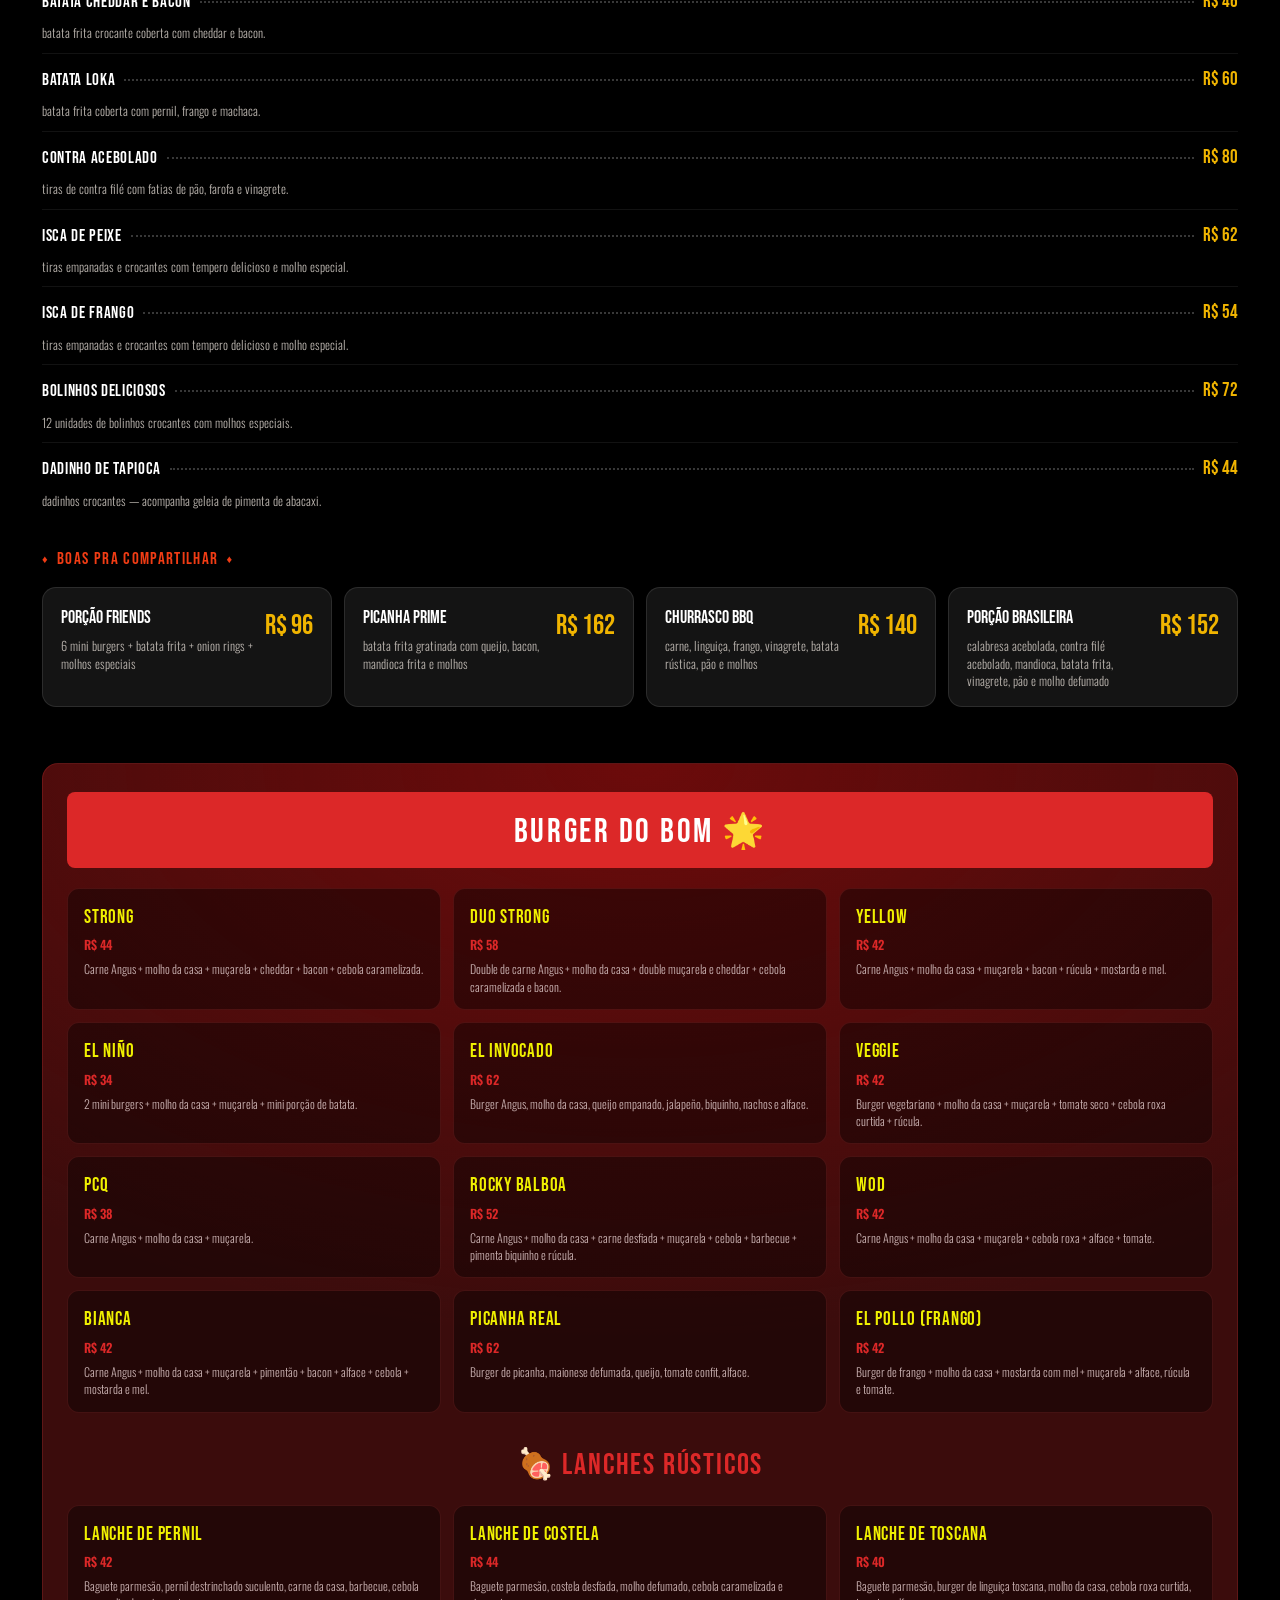
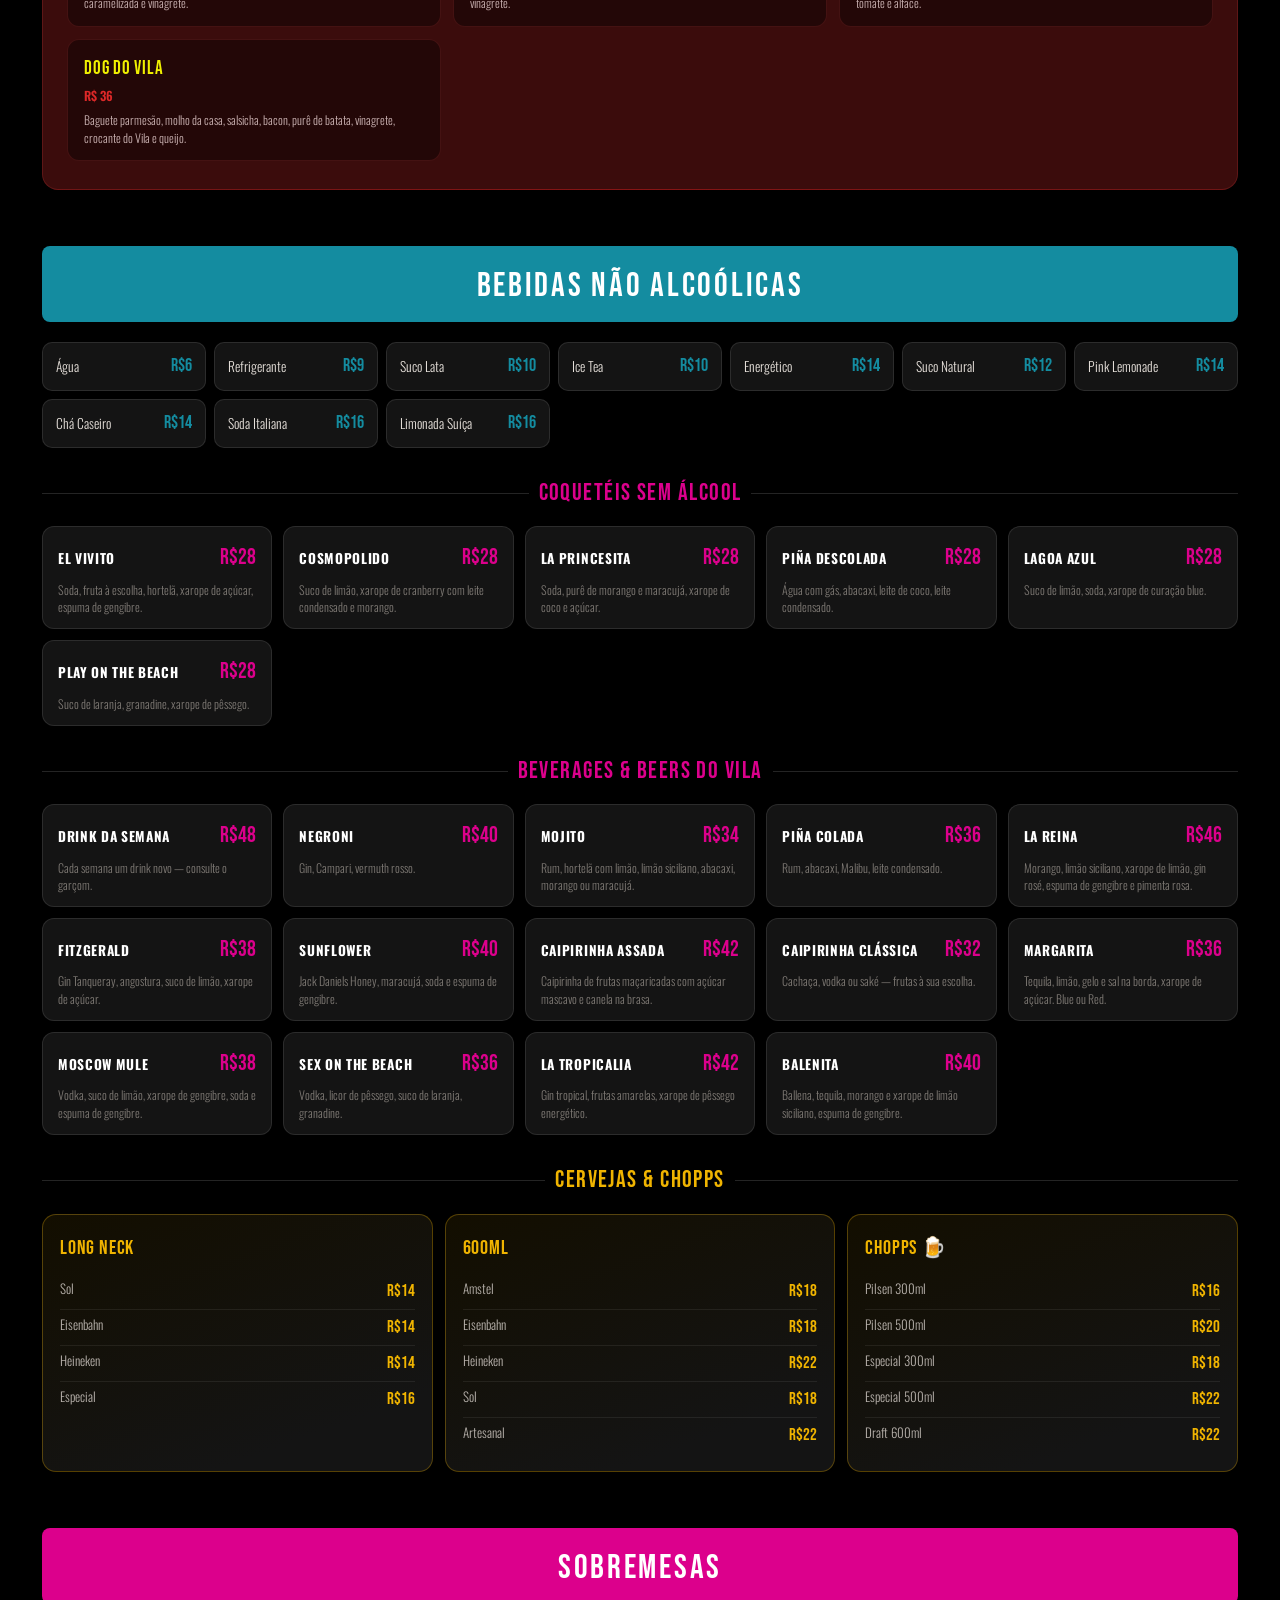
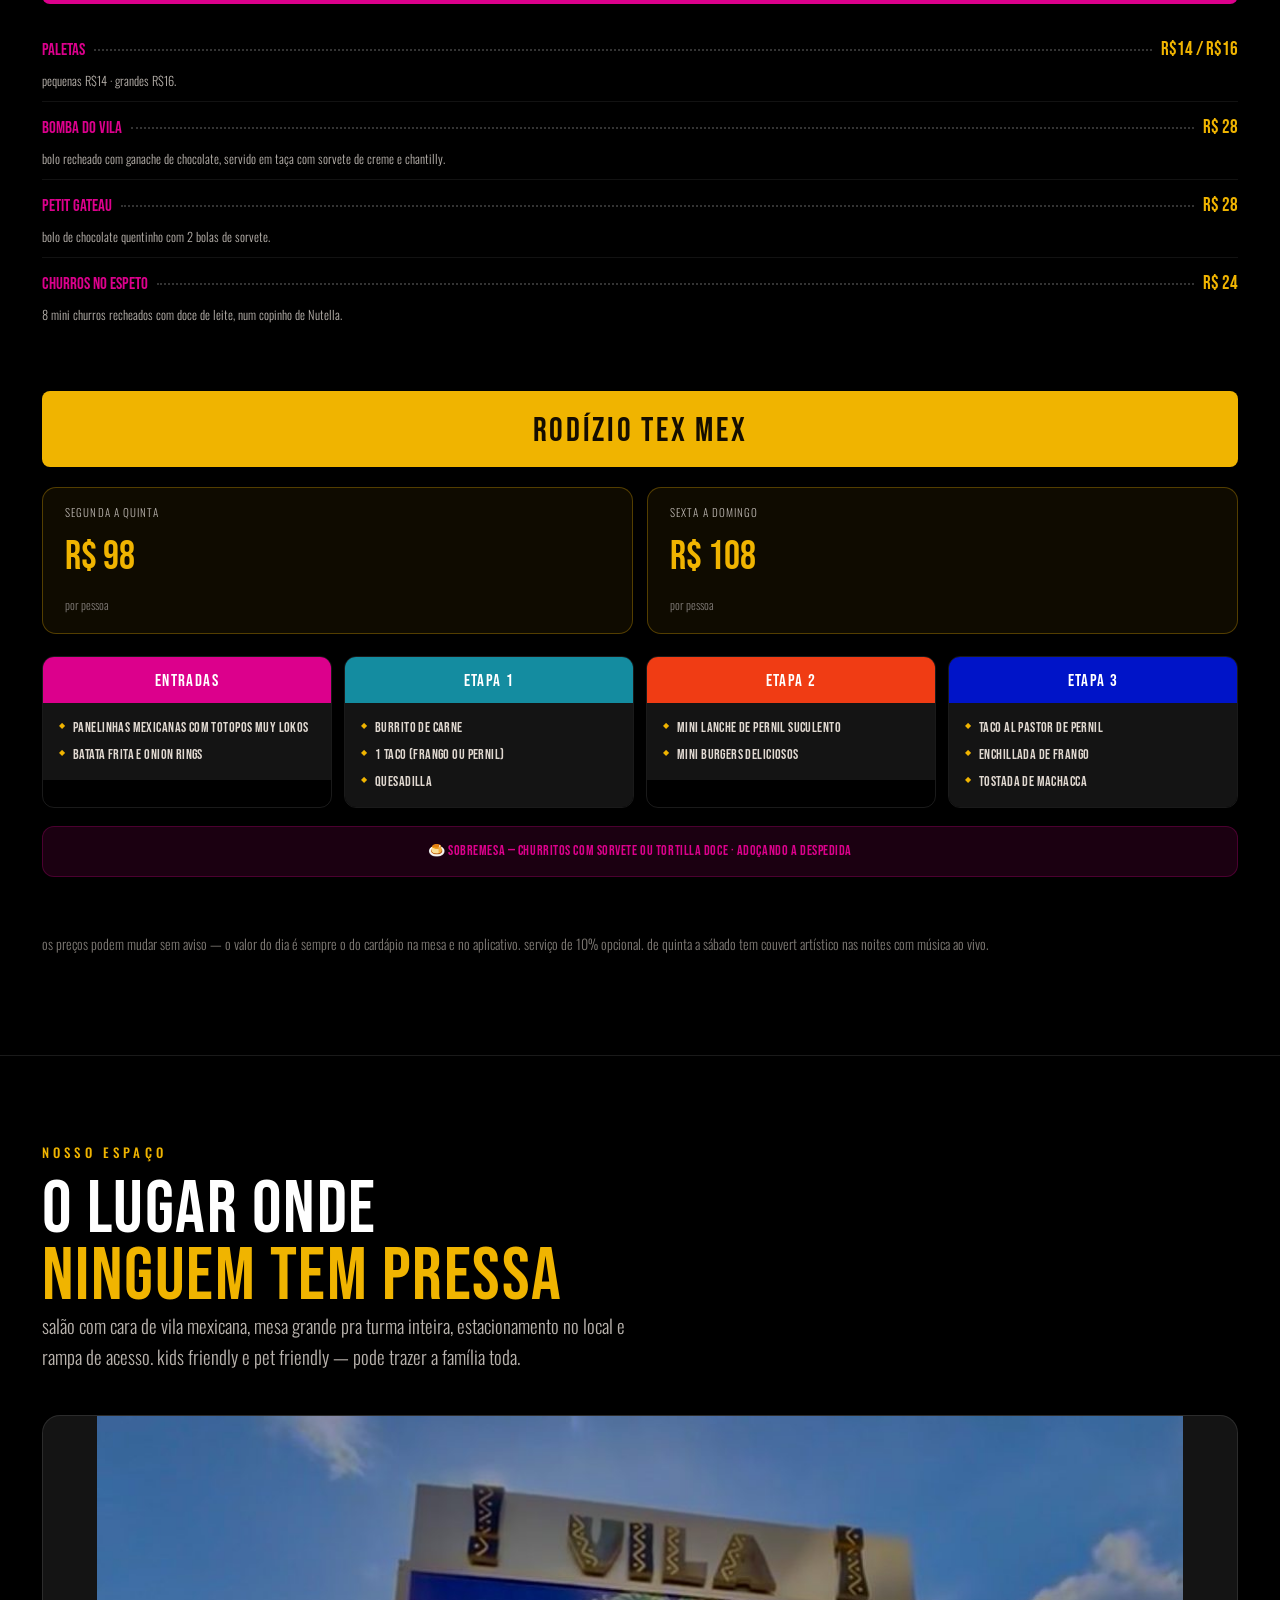
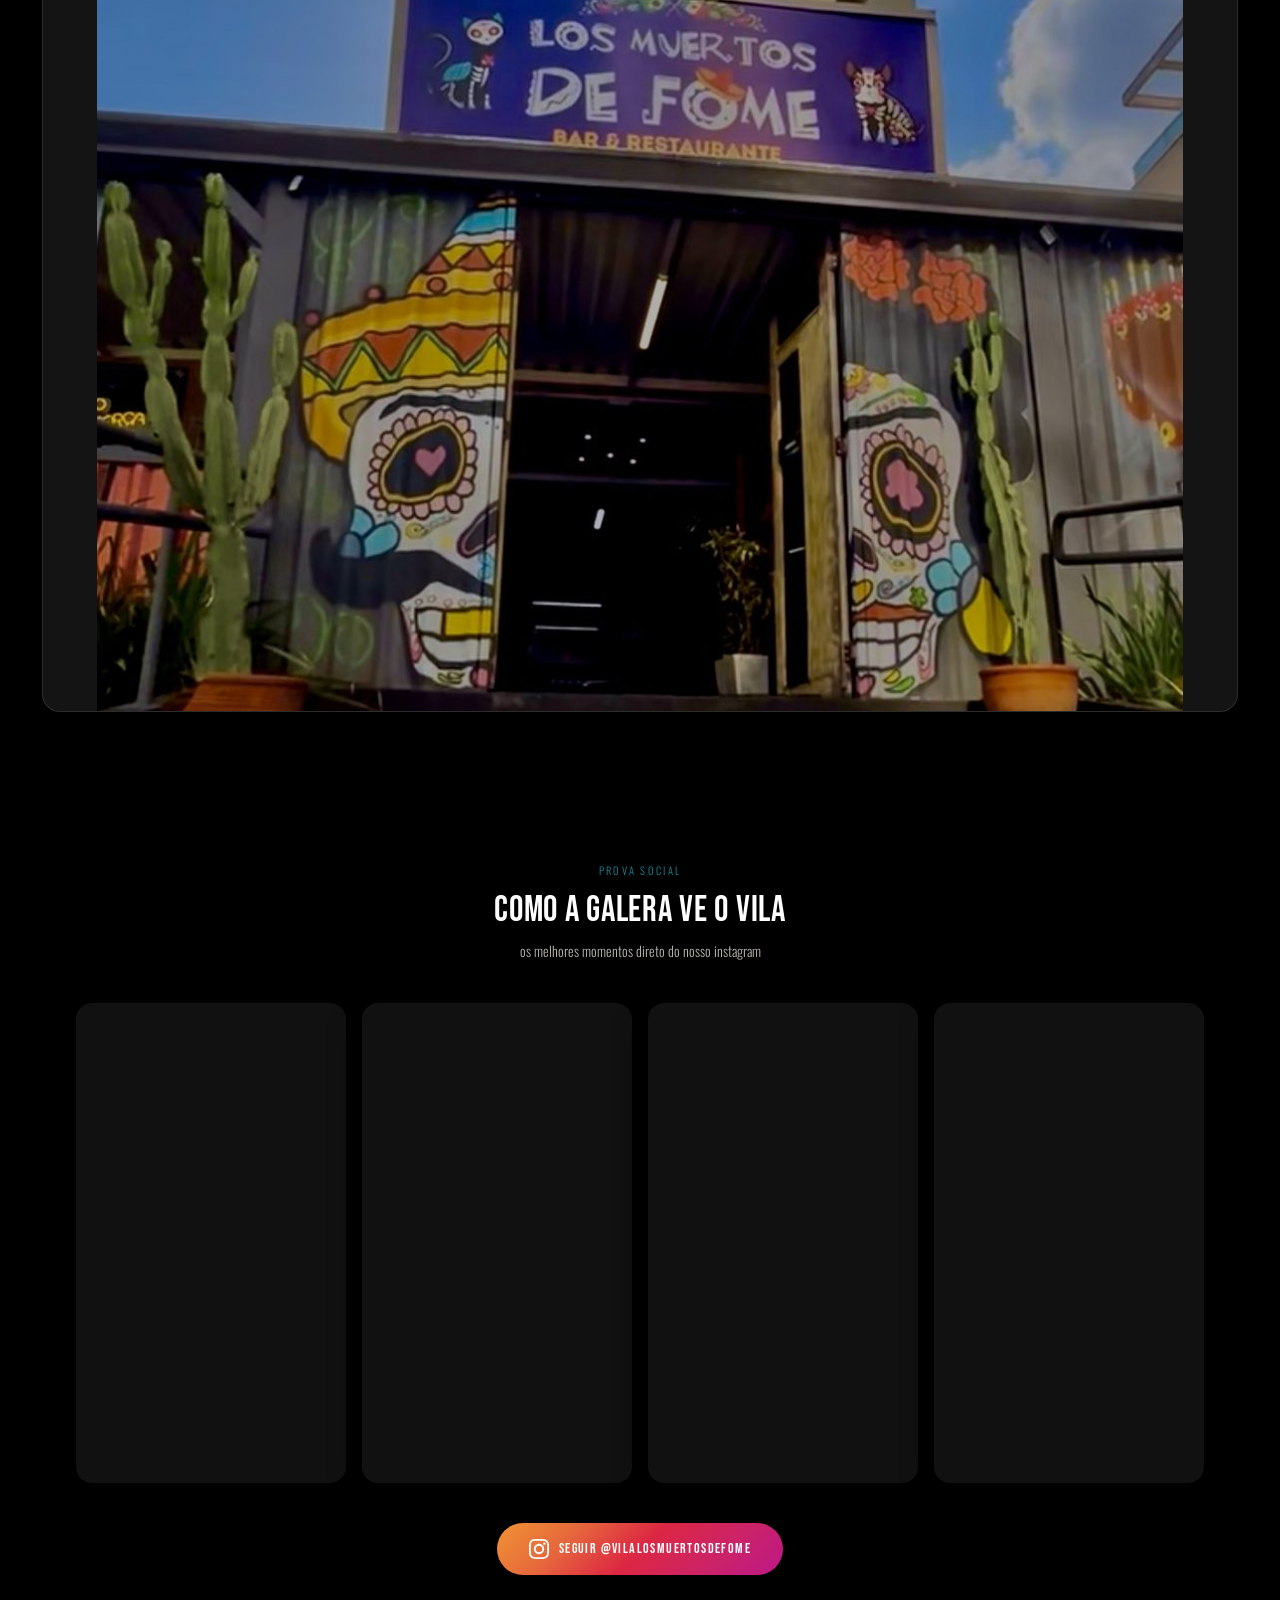
==== commit dcf2d77e: "Troca o mascote pelo logo oficial e ajusta fotos pra mobile - Header e rodapé: substitui o mascote g" ====
--- a/site/index.html
+++ b/site/index.html
@@ -57,8 +57,8 @@
 <header class="nav">
   <div class="nav__in wrap">
     <a class="marca" href="#topo" aria-label="Vila Los Muertos de Fome — início">
-      <img class="marca__mascote" src="img/mascotes/gato.png" alt="" width="28" height="38" loading="eager">
-      <span class="marca__txt"><b>los muertos</b><span>de fome · barueri</span></span>
+      <span class="marca__logo-wrap"><img class="marca__logo" src="img/logo.png" alt="" loading="eager"></span>
+      <span class="marca__txt"><b>Vila Los Muertos de Fome</b><span>Rua Caldas Novas, 49 · Barueri/SP</span></span>
     </a>
 
     <button class="burger" id="burger" aria-expanded="false" aria-controls="menuNav" aria-label="abrir menu">
@@ -950,7 +950,6 @@
   <div class="wrap">
     <div class="eventos-grid">
       <div class="rev eventos-copy">
-        <img class="eventos__mascote" src="img/mascotes/chihuahua.png" alt="" loading="lazy" aria-hidden="true">
         <span class="olho">eventos e confraternizações</span>
         <h2 class="palavra-holder">faça seu evento <em>no vila</em></h2>
         <p class="lead">às segundas-feiras a Vila fecha as portas pro público e abre só pra você. aniversário, confraternização de firma, formatura, encontro de amigos — o espaço inteiro, do jeito que você quiser.</p>
@@ -1030,12 +1029,11 @@
     <div class="rodape__grid">
       <div>
         <div class="rodape__marca">
-          <img class="rodape__mascote rodape__mascote--esq" src="img/mascotes/gato.png" alt="" loading="lazy" aria-hidden="true">
+          <span class="marca__logo-wrap"><img class="marca__logo" src="img/logo.png" alt="Vila Los Muertos de Fome" loading="lazy"></span>
           <div class="rodape__marca-txt">
-            <b>los muertos</b>
-            <span>de fome · barueri</span>
-          </div>
-          <img class="rodape__mascote rodape__mascote--dir" src="img/mascotes/chihuahua.png" alt="" loading="lazy" aria-hidden="true">
+            <b>Vila Los Muertos de Fome</b>
+            <span>Rua Caldas Novas, 49 · Barueri/SP</span>
+          </div>
         </div>
         <p>Tex Mex com alma brasileira em Bethaville. comida boa, som ao vivo e gente que volta. a marca não é produto, é pertencimento.</p>
         <div class="social">
--- a/site/css/styles.css
+++ b/site/css/styles.css
@@ -88,7 +88,7 @@
   white-space:nowrap;line-height:1;
 }
 .btn:hover{transform:translateY(-2px)}
-.btn--zap{background:#3dcc00;color:#04240f;box-shadow:0 10px 30px rgba(61,204,0,.28)}
+.btn--zap{background:#3dcc00;color:#000;box-shadow:0 10px 30px rgba(61,204,0,.28)}
 .btn--zap:hover{box-shadow:0 16px 38px rgba(61,204,0,.42)}
 .btn--azul{background:var(--azul);color:#fff;box-shadow:0 10px 30px rgba(0,20,200,.35)}
 .btn--azul:hover{background:var(--azul-luz)}
@@ -118,12 +118,16 @@
   border-bottom:1px solid var(--linha);
 }
 .nav__in{display:flex;align-items:center;gap:20px;height:var(--nav-h)}
-.marca{display:flex;align-items:center;gap:12px;flex-shrink:0}
+.marca{display:flex;align-items:center;gap:12px;flex-shrink:0;min-width:0}
 .marca__cranio{width:38px;height:38px;flex-shrink:0}
-.marca__txt{font-family:var(--display);line-height:.82}
-.marca__txt b{display:block;font-weight:400;font-size:23px;letter-spacing:.03em}
+.marca__logo-wrap{display:flex;align-items:center;flex-shrink:0;
+  background:#fff;border-radius:9px;padding:5px 9px}
+.marca__logo{display:block;height:30px;width:auto}
+.marca__txt{font-family:var(--display);line-height:.9;min-width:0}
+.marca__txt b{display:block;font-weight:400;font-size:15px;letter-spacing:.01em;
+  white-space:nowrap;overflow:hidden;text-overflow:ellipsis}
 .marca__txt span{display:block;font-family:var(--corpo);font-weight:400;
-  font-size:9.5px;letter-spacing:.34em;color:var(--ouro)}
+  font-size:9px;letter-spacing:.05em;color:var(--ouro);white-space:nowrap}
 .nav__links{display:flex;gap:26px;margin-left:auto;align-items:center}
 .nav__links a{
   font-size:14px;font-weight:400;letter-spacing:.12em;text-transform:uppercase;
@@ -134,8 +138,8 @@
 .nav__links a:hover{color:#fff}
 .nav__links a:hover::after{right:0}
 .nav__cta{margin-left:8px}
-.nav__links a.btn--zap{color:#04240f}
-.nav__links a.btn--zap:hover{color:#04240f}
+.nav__links a.btn--zap{color:#000}
+.nav__links a.btn--zap:hover{color:#000}
 .burger{display:none;margin-left:auto;background:none;border:0;padding:8px;width:44px;height:44px}
 .burger span{display:block;height:2px;background:#fff;margin:5px 0;transition:.25s}
 .burger[aria-expanded="true"] span:nth-child(1){transform:translateY(7px) rotate(45deg)}
@@ -410,7 +414,7 @@
   box-shadow:0 12px 30px rgba(0,0,0,.55);transition:transform .2s;
 }
 .flutua a:hover{transform:translateY(-3px)}
-.flutua .f-zap{background:#3dcc00;color:#04240f}
+.flutua .f-zap{background:#3dcc00;color:#000}
 .flutua .f-del{background:var(--ifood);color:#fff}
 
 /* ---------- animação de entrada ---------- */
@@ -654,6 +658,21 @@
 .item--card h4{font-family:var(--display);font-weight:400;font-size:24px;line-height:1;margin:0;flex:1}
 .item--card p{margin:0;color:var(--cinza);font-size:14px;line-height:1.5}
 
+/* fotos de quesadillas e originais são menores/em resolução mais baixa —
+   caixa menor evita esticar (upscale) e ficar borrado. Só no desktop —
+   no mobile a caixa já vira do tamanho natural da foto (ver media query
+   de otimização mobile mais abaixo). */
+@media (min-width:901px){
+  [data-g="quesadillas"] .item--hero__foto,
+  [data-g="originais"] .item--hero__foto{
+    aspect-ratio:4/3;min-height:0;max-width:360px;margin:0 auto;
+  }
+  [data-g="quesadillas"] .item--card__foto,
+  [data-g="originais"] .item--card__foto{
+    aspect-ratio:4/3;
+  }
+}
+
 /* setas do trilho (só desktop) */
 .trilho__seta{
   position:absolute;top:44%;transform:translateY(-50%);
@@ -669,11 +688,21 @@
   .trilho__seta{display:grid}
 }
 
-/* mobile — hero empilha, foto no topo, texto embaixo */
+/* mobile — hero empilha, foto no topo, texto embaixo.
+   Em vez de forçar uma proporção fixa (que deixa foto quadrada e
+   retangular na mesma moldura, desproporcional), a caixa vira do
+   tamanho da própria foto — cada uma na sua proporção real. */
 @media (max-width:900px){
   .item--hero,
   .item--hero--inv{grid-template-columns:1fr;gap:20px}
-  .item--hero__foto{min-height:0;aspect-ratio:4/3}
+  .item--hero__foto,
+  .item--card__foto,
+  .etapa__foto,
+  .fachada-foto{aspect-ratio:auto;min-height:0;height:auto}
+  .item--hero__foto img,
+  .item--card__foto img,
+  .etapa__foto img,
+  .fachada-foto img{position:static;width:100%;height:auto}
   .item--hero--inv .item--hero__foto{order:1}
   .item--hero--inv .item--hero__txt{order:2;padding:6px 4px 8px}
   .item--hero__txt{padding:6px 4px 8px}
@@ -688,65 +717,31 @@
 }
 
 /* =========================================================================
-   Mascotes — sugar skulls do Día de los Muertos
-   Uso cirúrgico: nav, seção eventos, rodapé. Nada mais.
+   Logo — Vila Los Muertos de Fome (marca oficial, Canva brand kit)
+   Uso: nav e rodapé.
    ========================================================================= */
-
-/* mascote da nav — substitui o crânio SVG */
-.marca__mascote{
-  width:auto;height:38px;object-fit:contain;flex-shrink:0;
-  filter:drop-shadow(0 4px 10px rgba(0,0,0,.55));
-  transition:transform .35s ease;
-}
-.marca:hover .marca__mascote{transform:rotate(-6deg) scale(1.06)}
-
-/* mascote da seção eventos — chihuahua recepcionista */
 .eventos-copy{position:relative}
-.eventos__mascote{
-  position:absolute;top:-30px;right:-10px;
-  width:110px;height:auto;
-  filter:drop-shadow(0 12px 30px rgba(0,0,0,.6));
-  animation:mascoteFlutua 5.5s ease-in-out infinite;
-  pointer-events:none;z-index:2;
-}
-@keyframes mascoteFlutua{
-  0%,100%{transform:translateY(0) rotate(-3deg)}
-  50%{transform:translateY(-8px) rotate(3deg)}
-}
-
-/* marca do rodapé — mascotes emoldurando */
+
+/* marca do rodapé */
 .rodape__marca{
   display:flex;align-items:center;gap:14px;margin-bottom:16px;
 }
-.rodape__mascote{
-  width:auto;height:64px;object-fit:contain;flex-shrink:0;
-  filter:drop-shadow(0 8px 18px rgba(0,0,0,.55));
-}
-.rodape__mascote--esq{transform:rotate(-4deg)}
-.rodape__mascote--dir{transform:rotate(4deg) scaleX(-1)}
+.rodape__marca .marca__logo-wrap{background:#fff;border-radius:10px;padding:7px 11px}
+.rodape__marca .marca__logo{height:40px;width:auto}
 .rodape__marca-txt{
-  font-family:var(--display);line-height:.82;
+  font-family:var(--display);line-height:.9;
 }
 .rodape__marca-txt b{
-  display:block;font-weight:400;font-size:26px;letter-spacing:.03em;color:#fff;
+  display:block;font-weight:400;font-size:19px;letter-spacing:.01em;color:#fff;
 }
 .rodape__marca-txt span{
   display:block;font-family:var(--corpo);font-weight:400;font-size:11px;
-  letter-spacing:.2em;text-transform:uppercase;color:var(--cinza-2);margin-top:5px;
+  letter-spacing:.04em;color:var(--cinza-2);margin-top:5px;
 }
 
 @media (max-width:900px){
-  .eventos__mascote{width:80px;top:-20px;right:0}
-  .rodape__mascote{height:52px}
-  .rodape__marca-txt b{font-size:22px}
-}
-@media (max-width:520px){
-  .eventos__mascote{width:64px;top:-12px;right:-4px;opacity:.9}
-}
-
-@media (prefers-reduced-motion:reduce){
-  .eventos__mascote{animation:none}
-  .marca:hover .marca__mascote{transform:none}
+  .rodape__marca .marca__logo{height:34px}
+  .rodape__marca-txt b{font-size:17px}
 }
 
 /* ─── CARDÁPIO — visual fiel ao PDF ─────────────────────── */
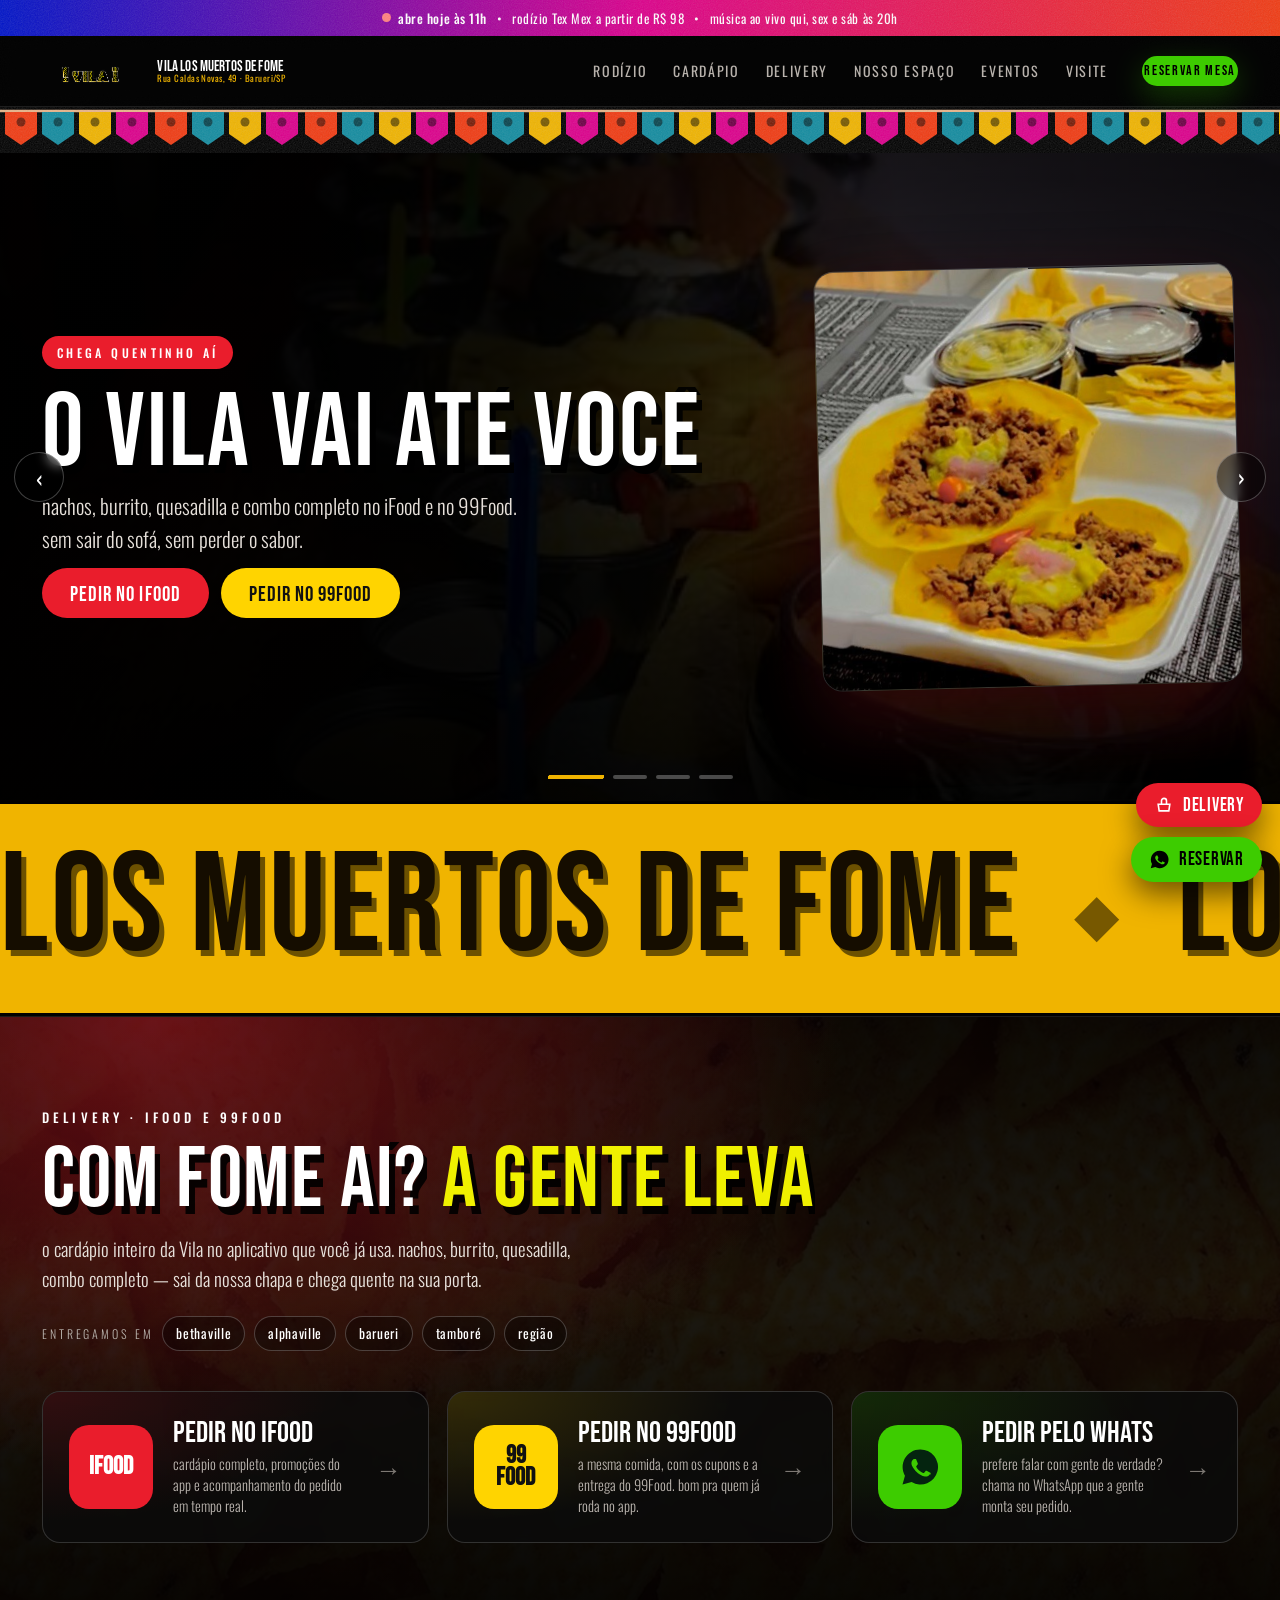
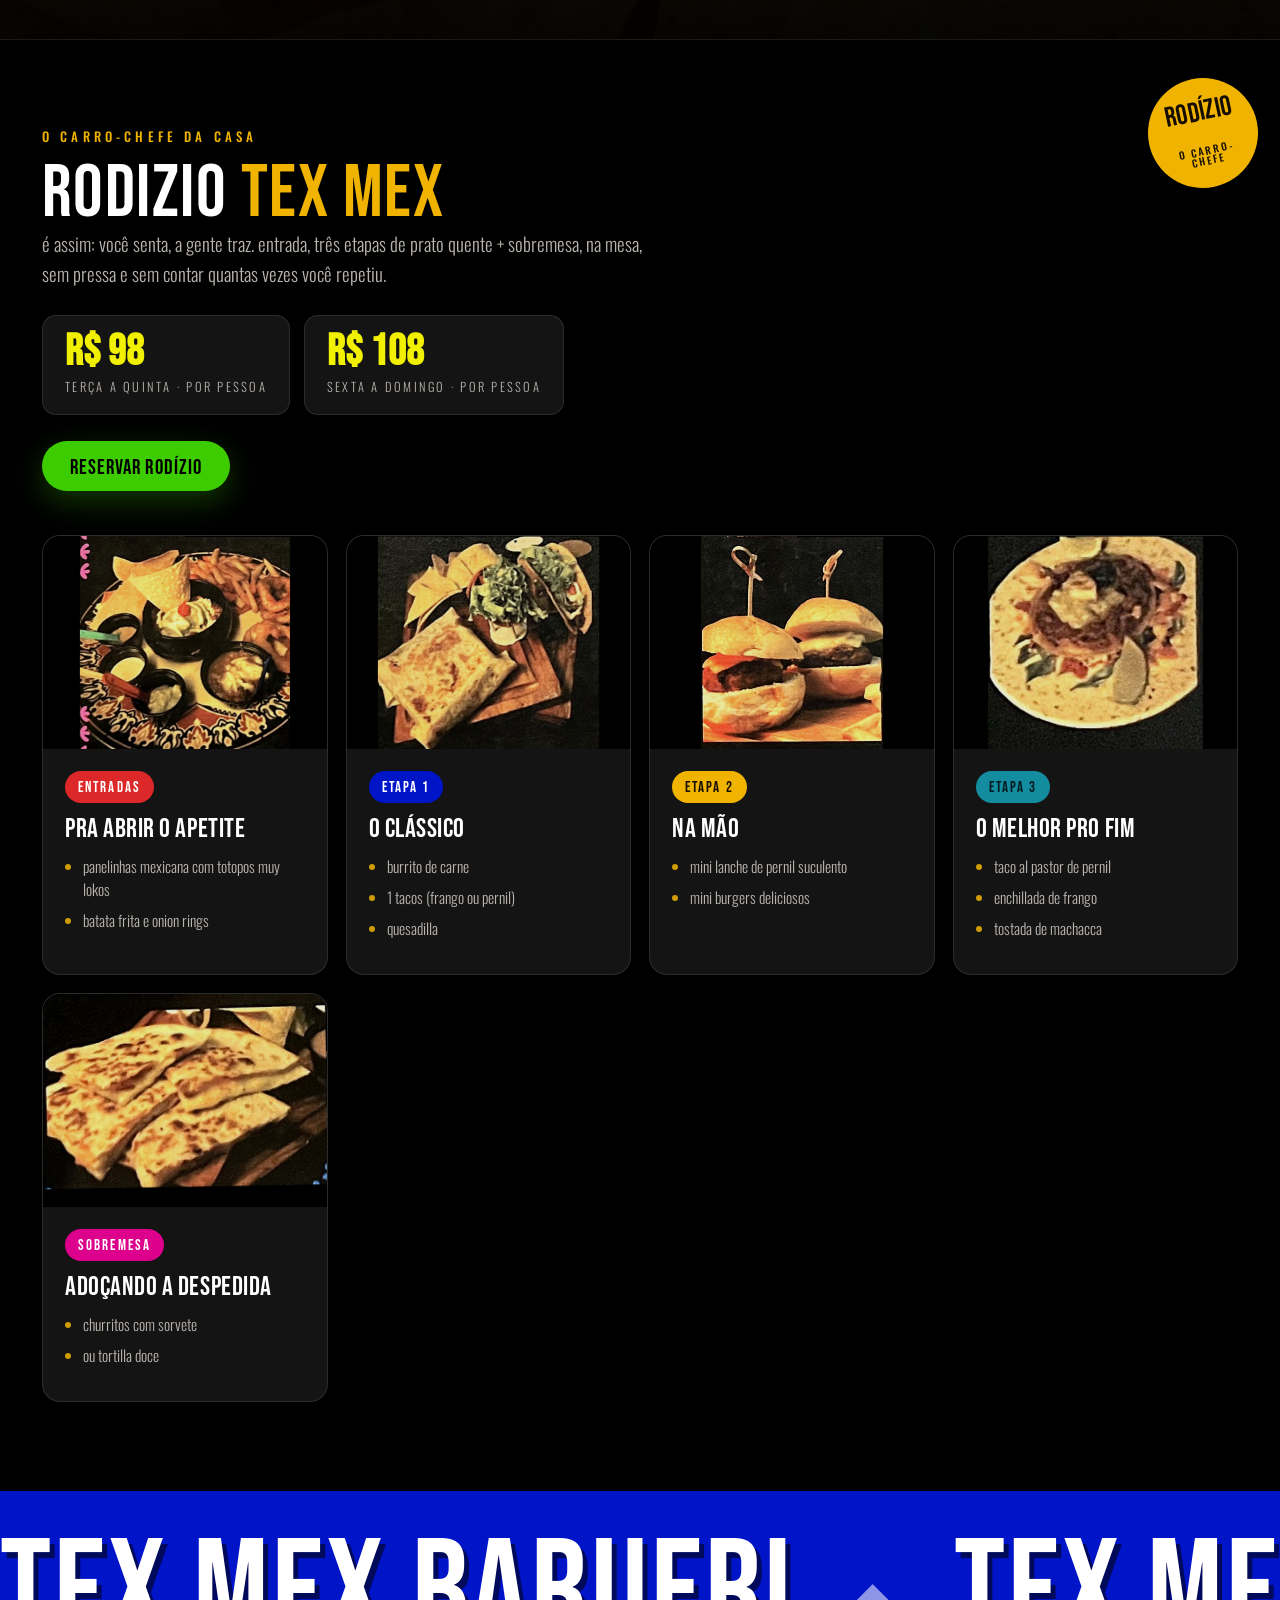
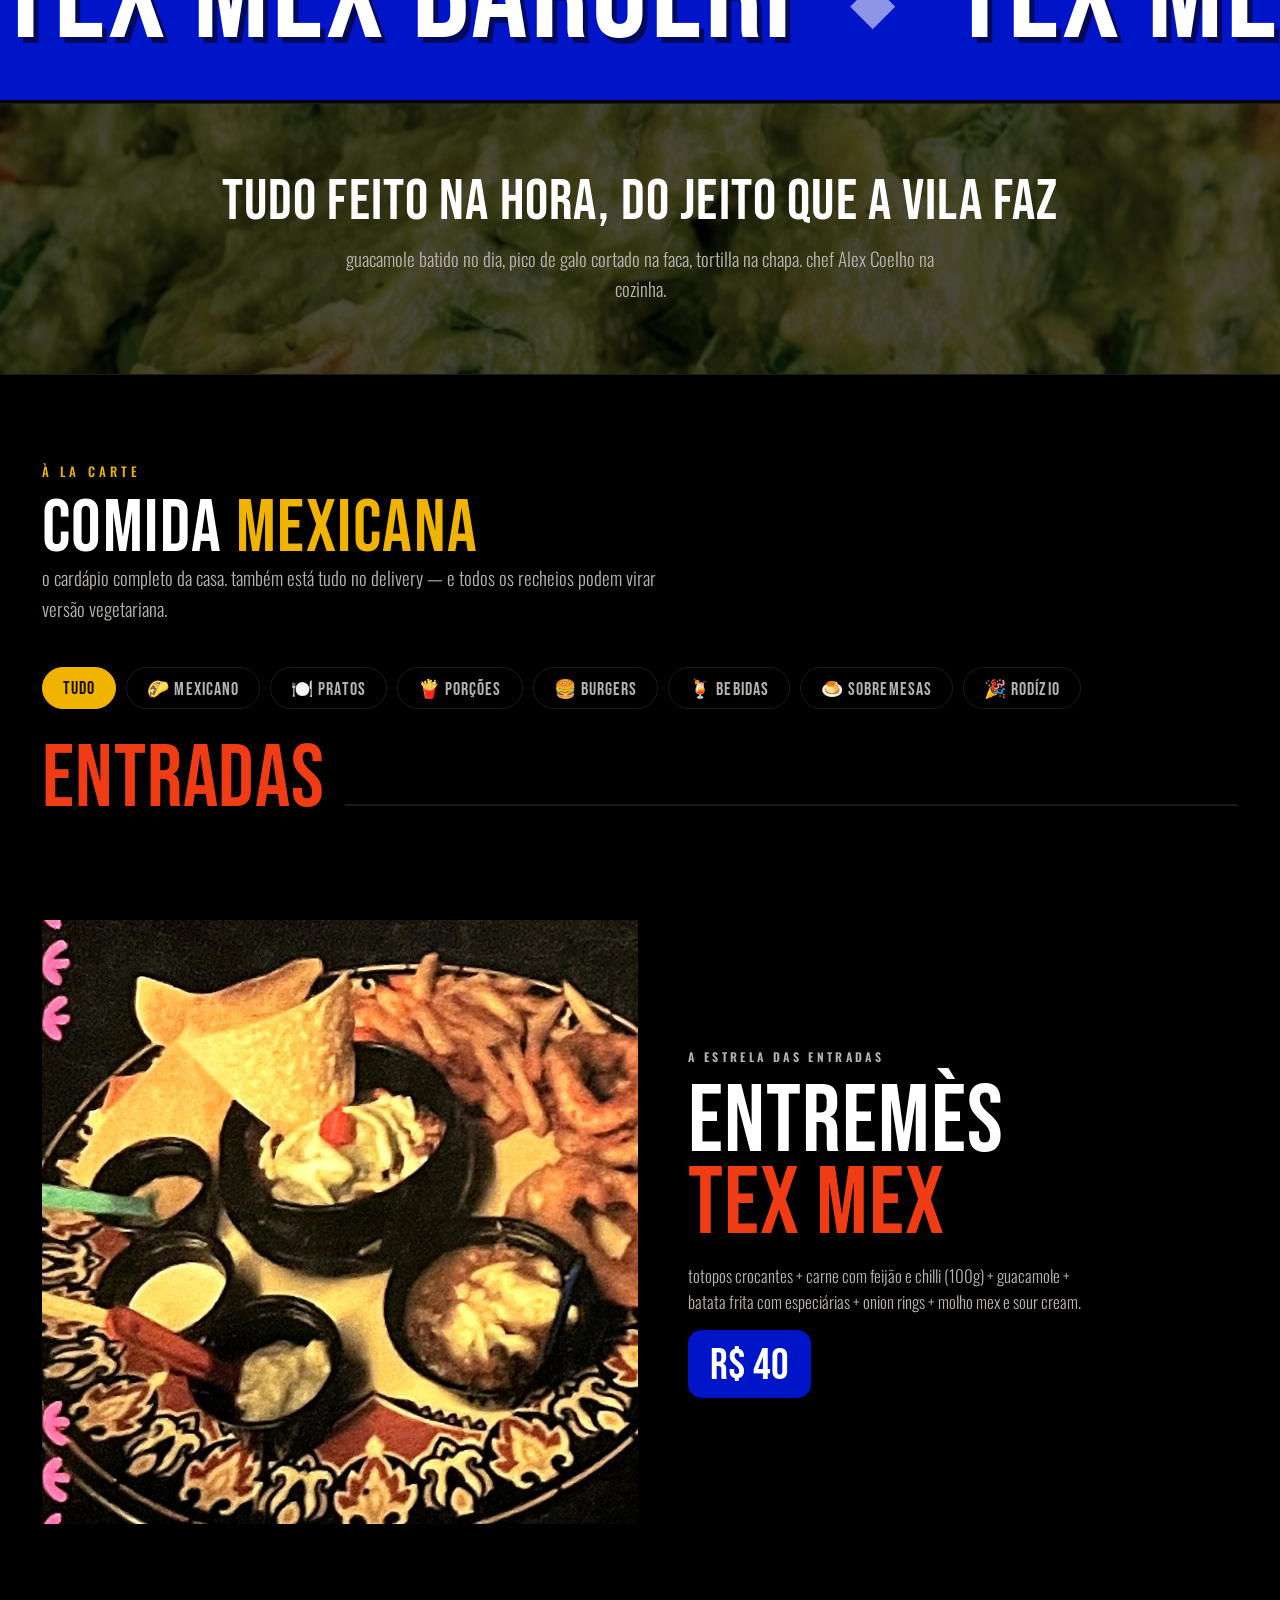
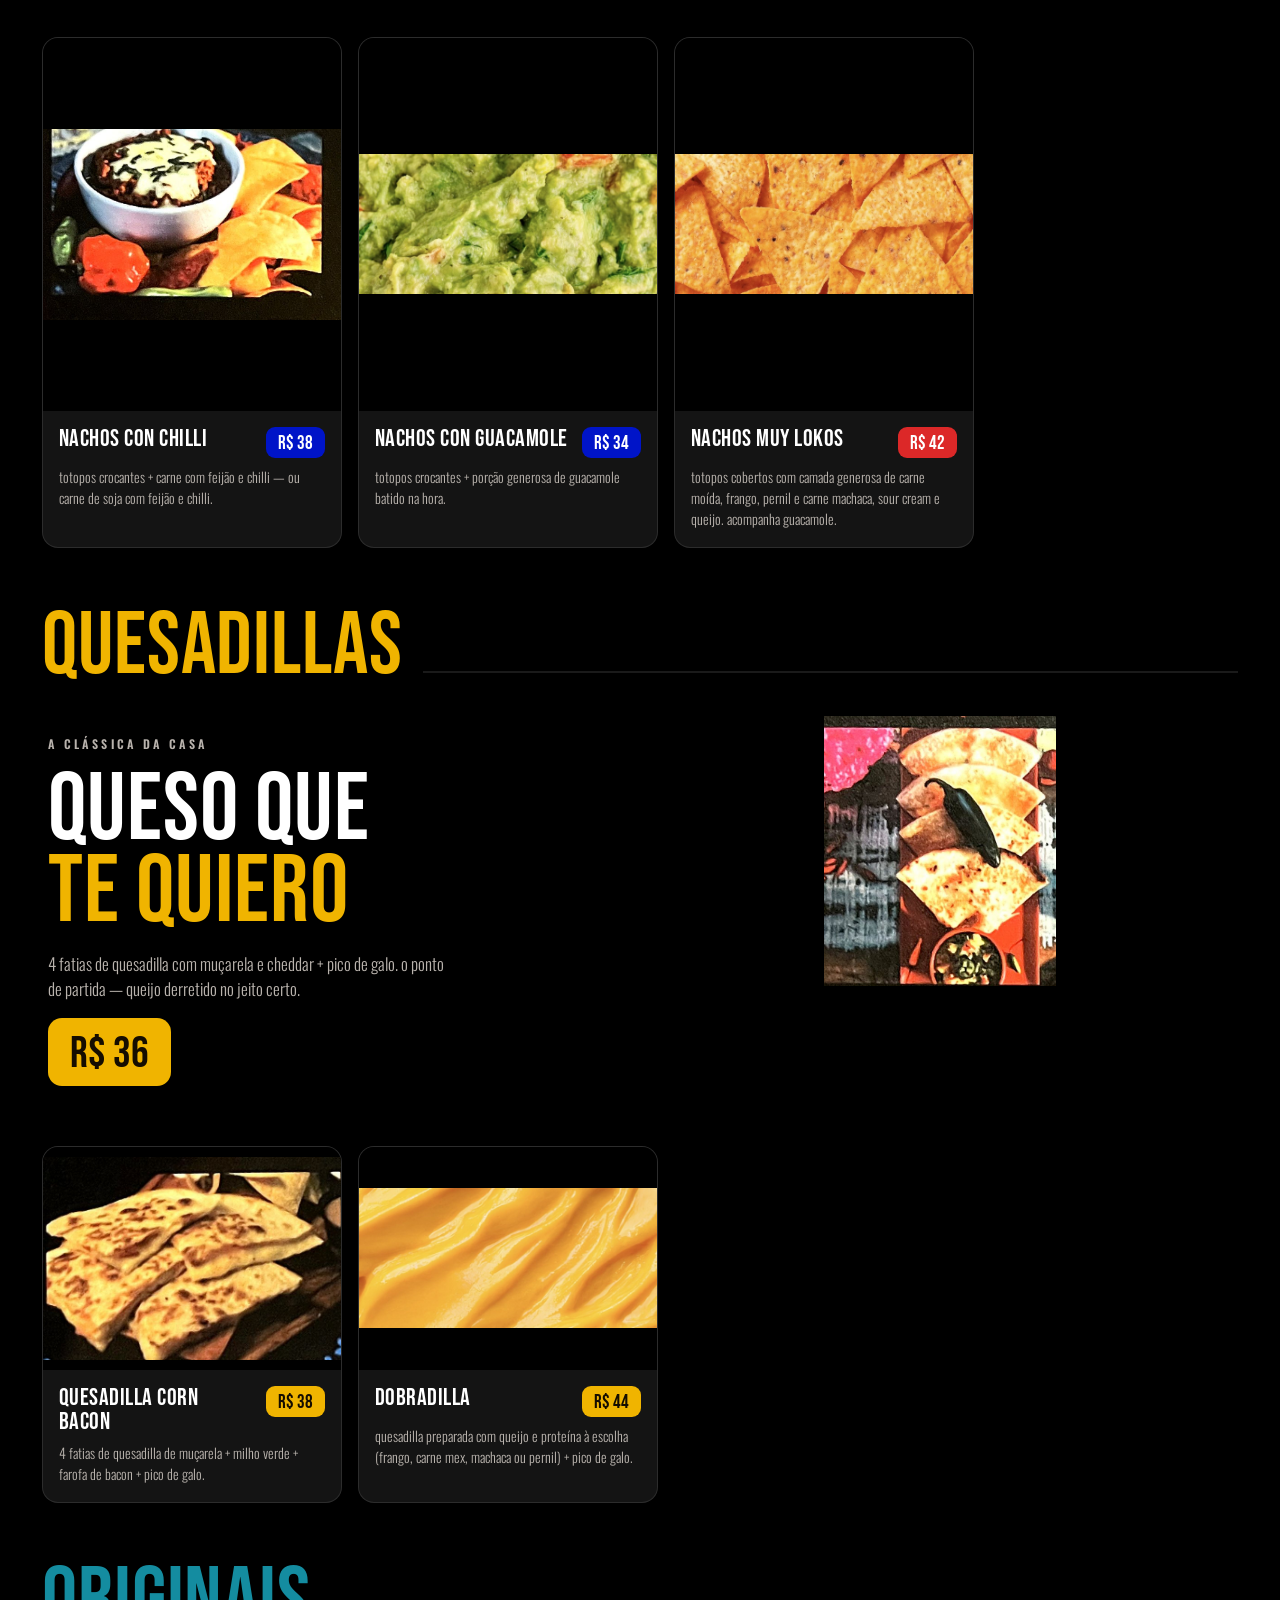
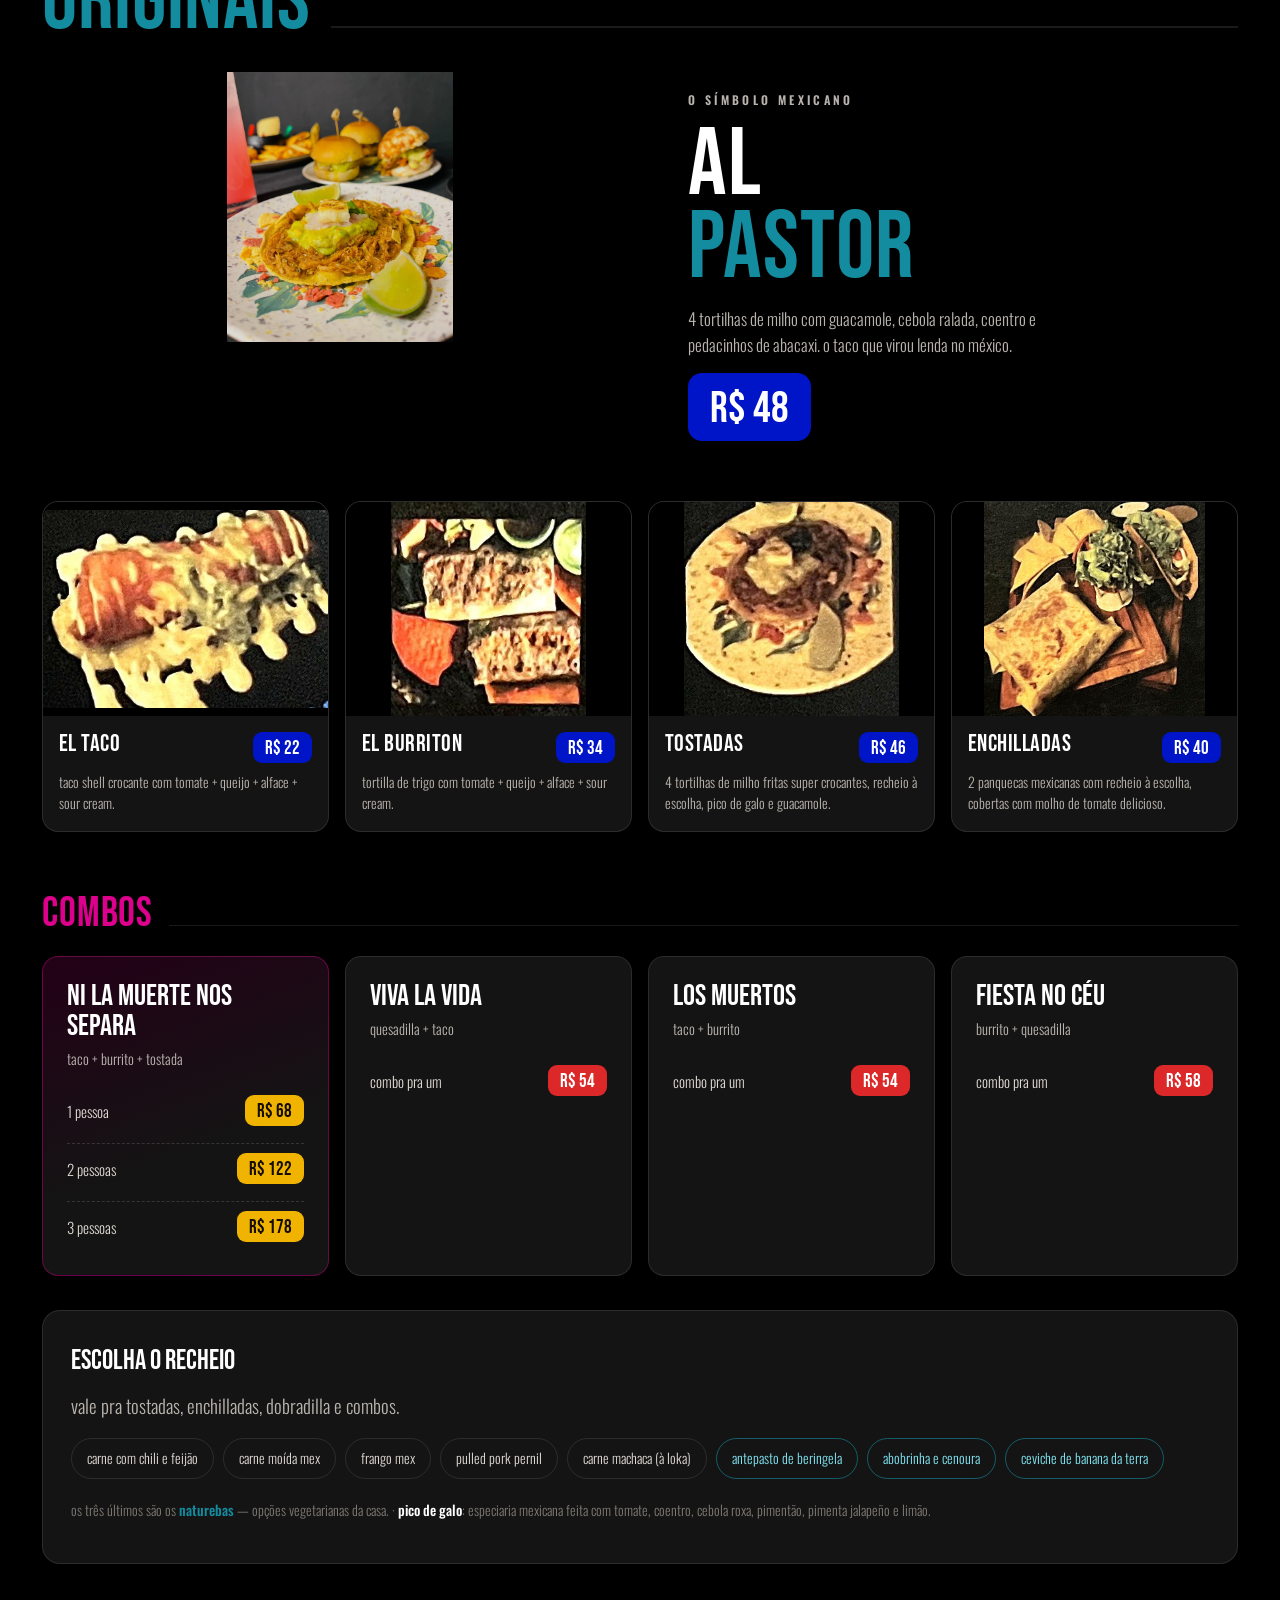
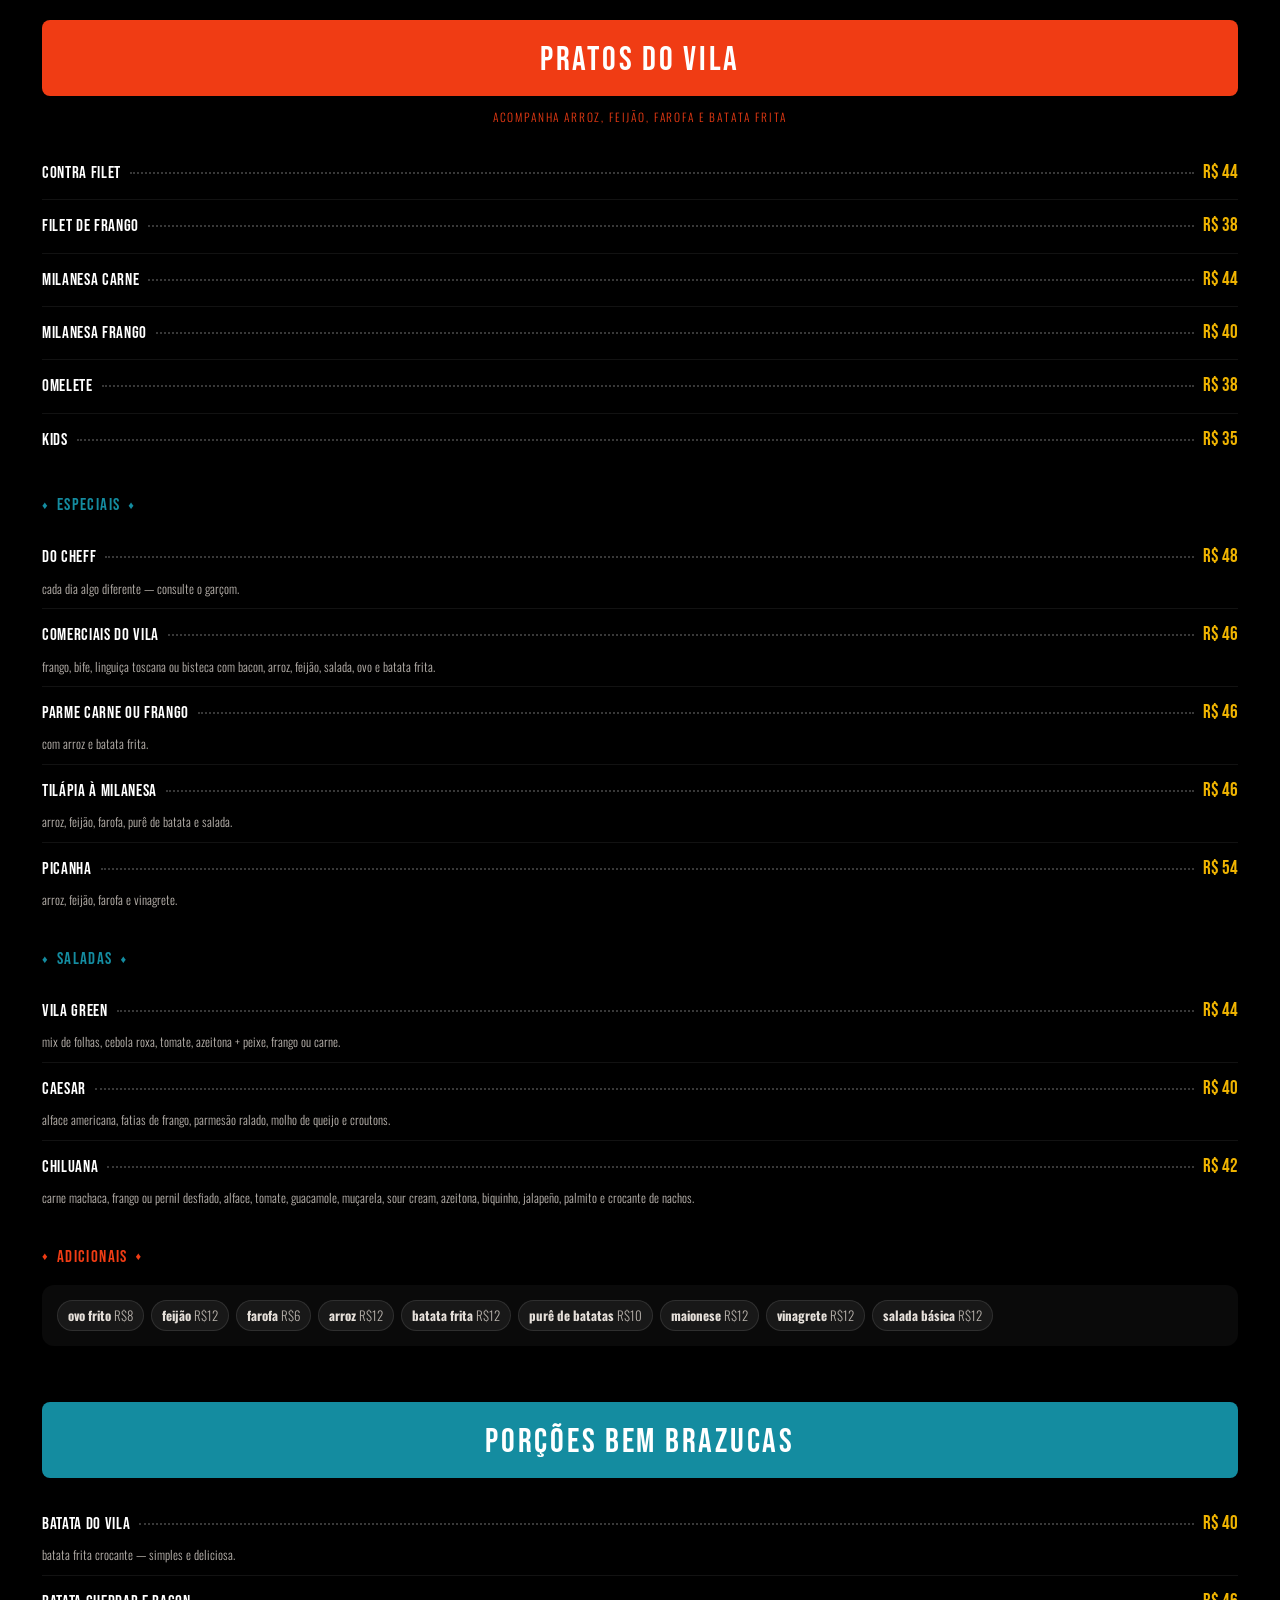
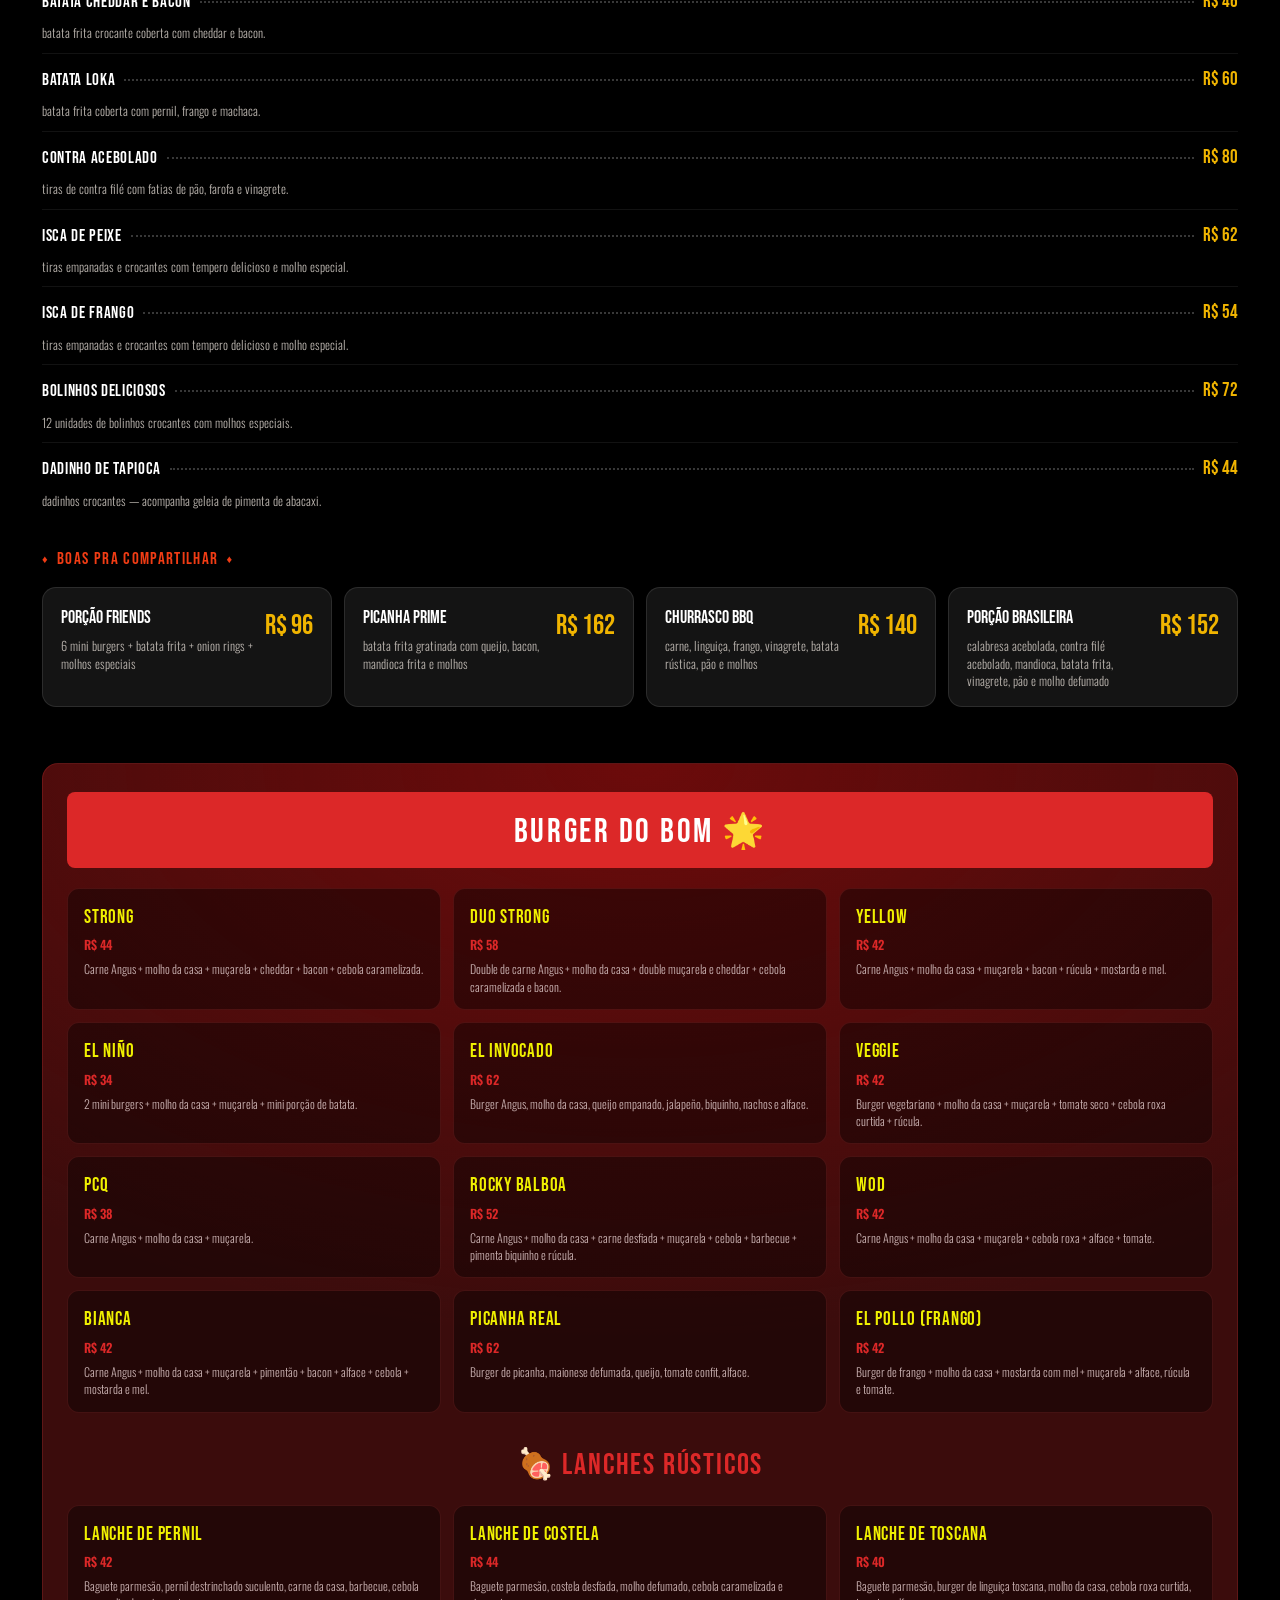
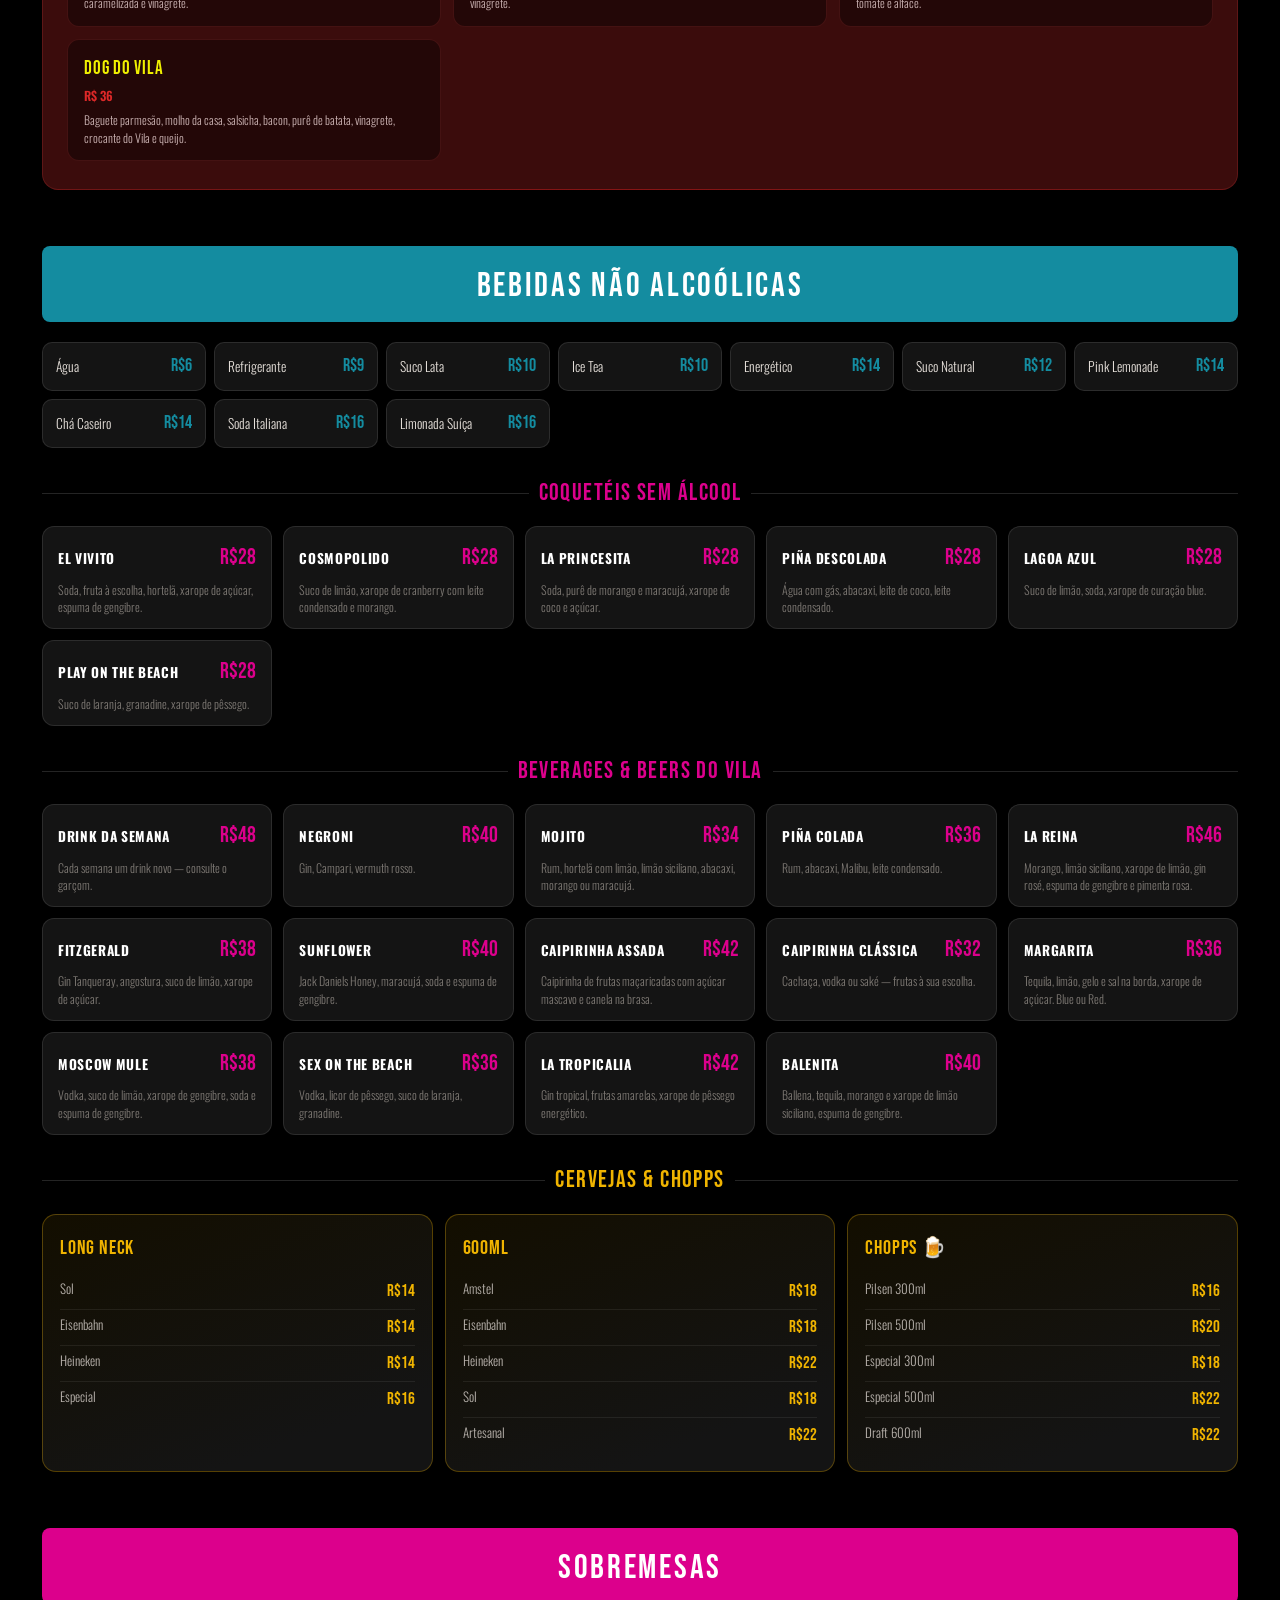
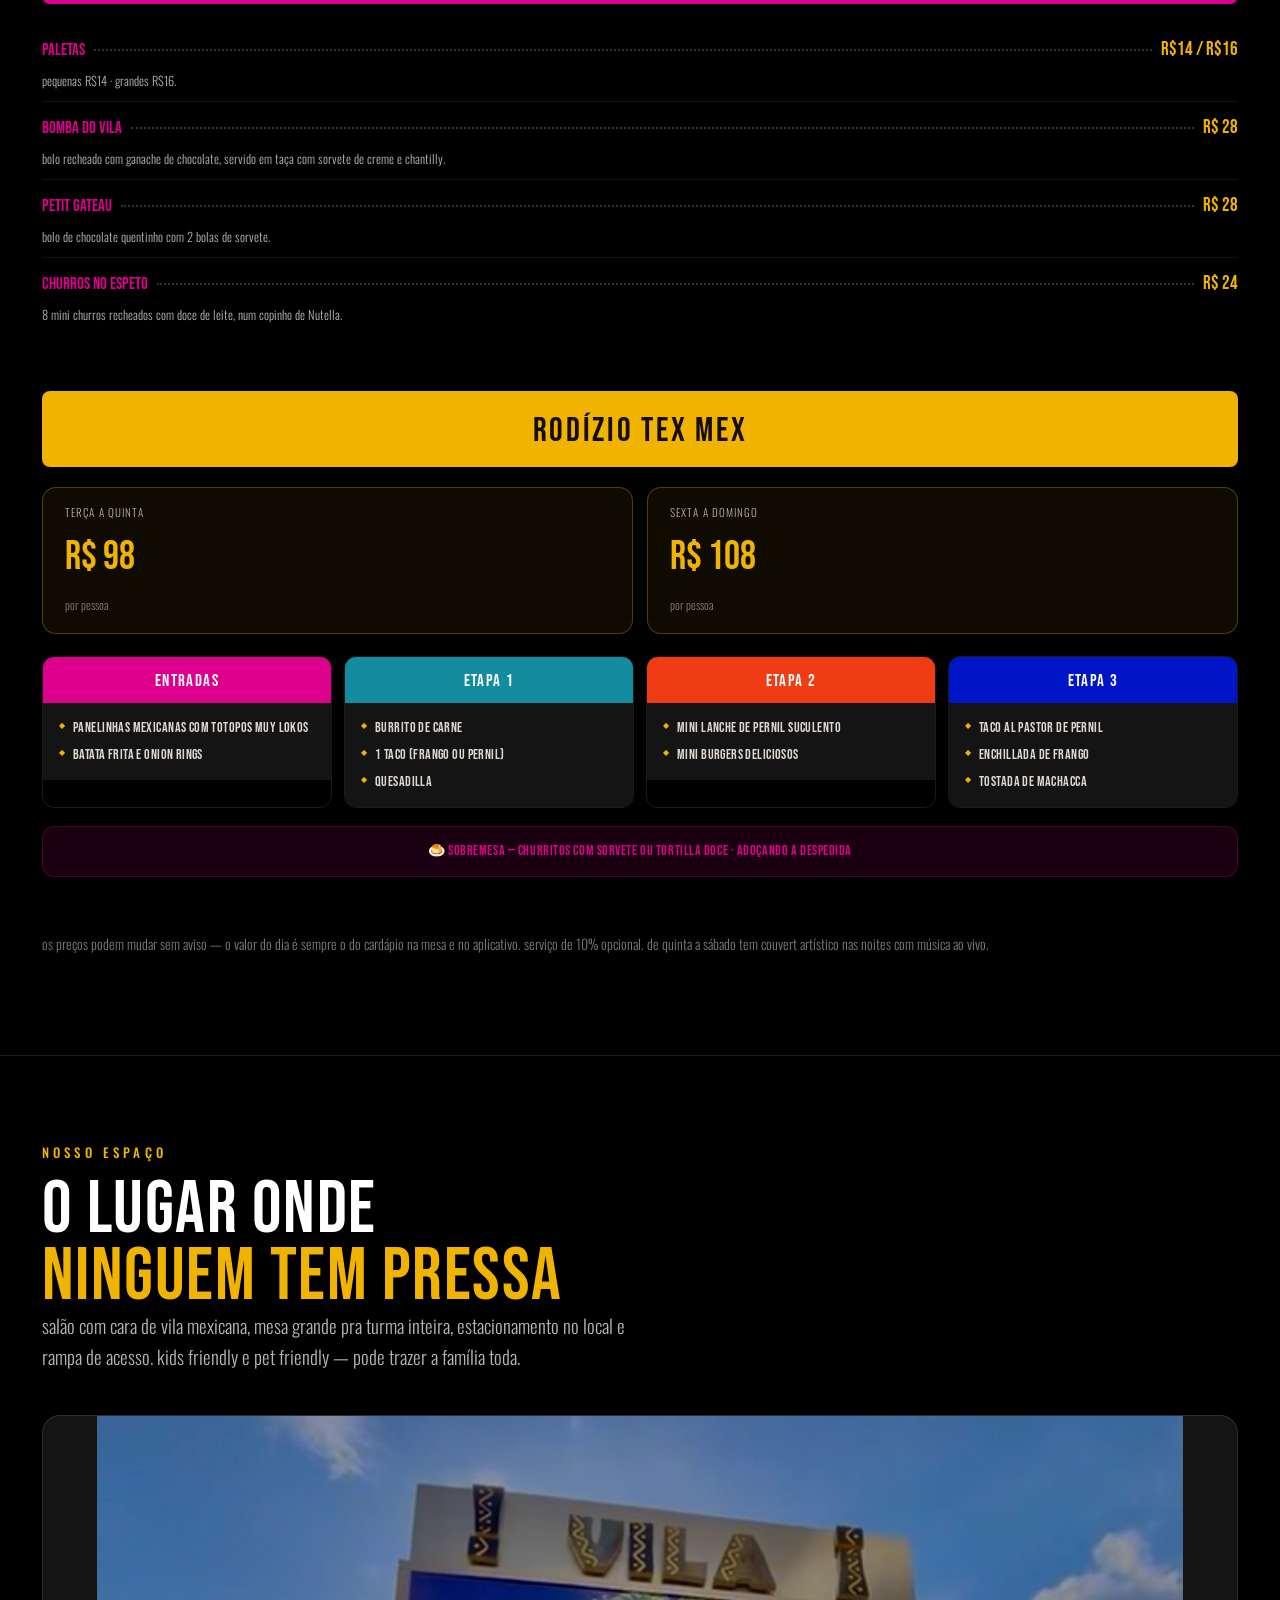
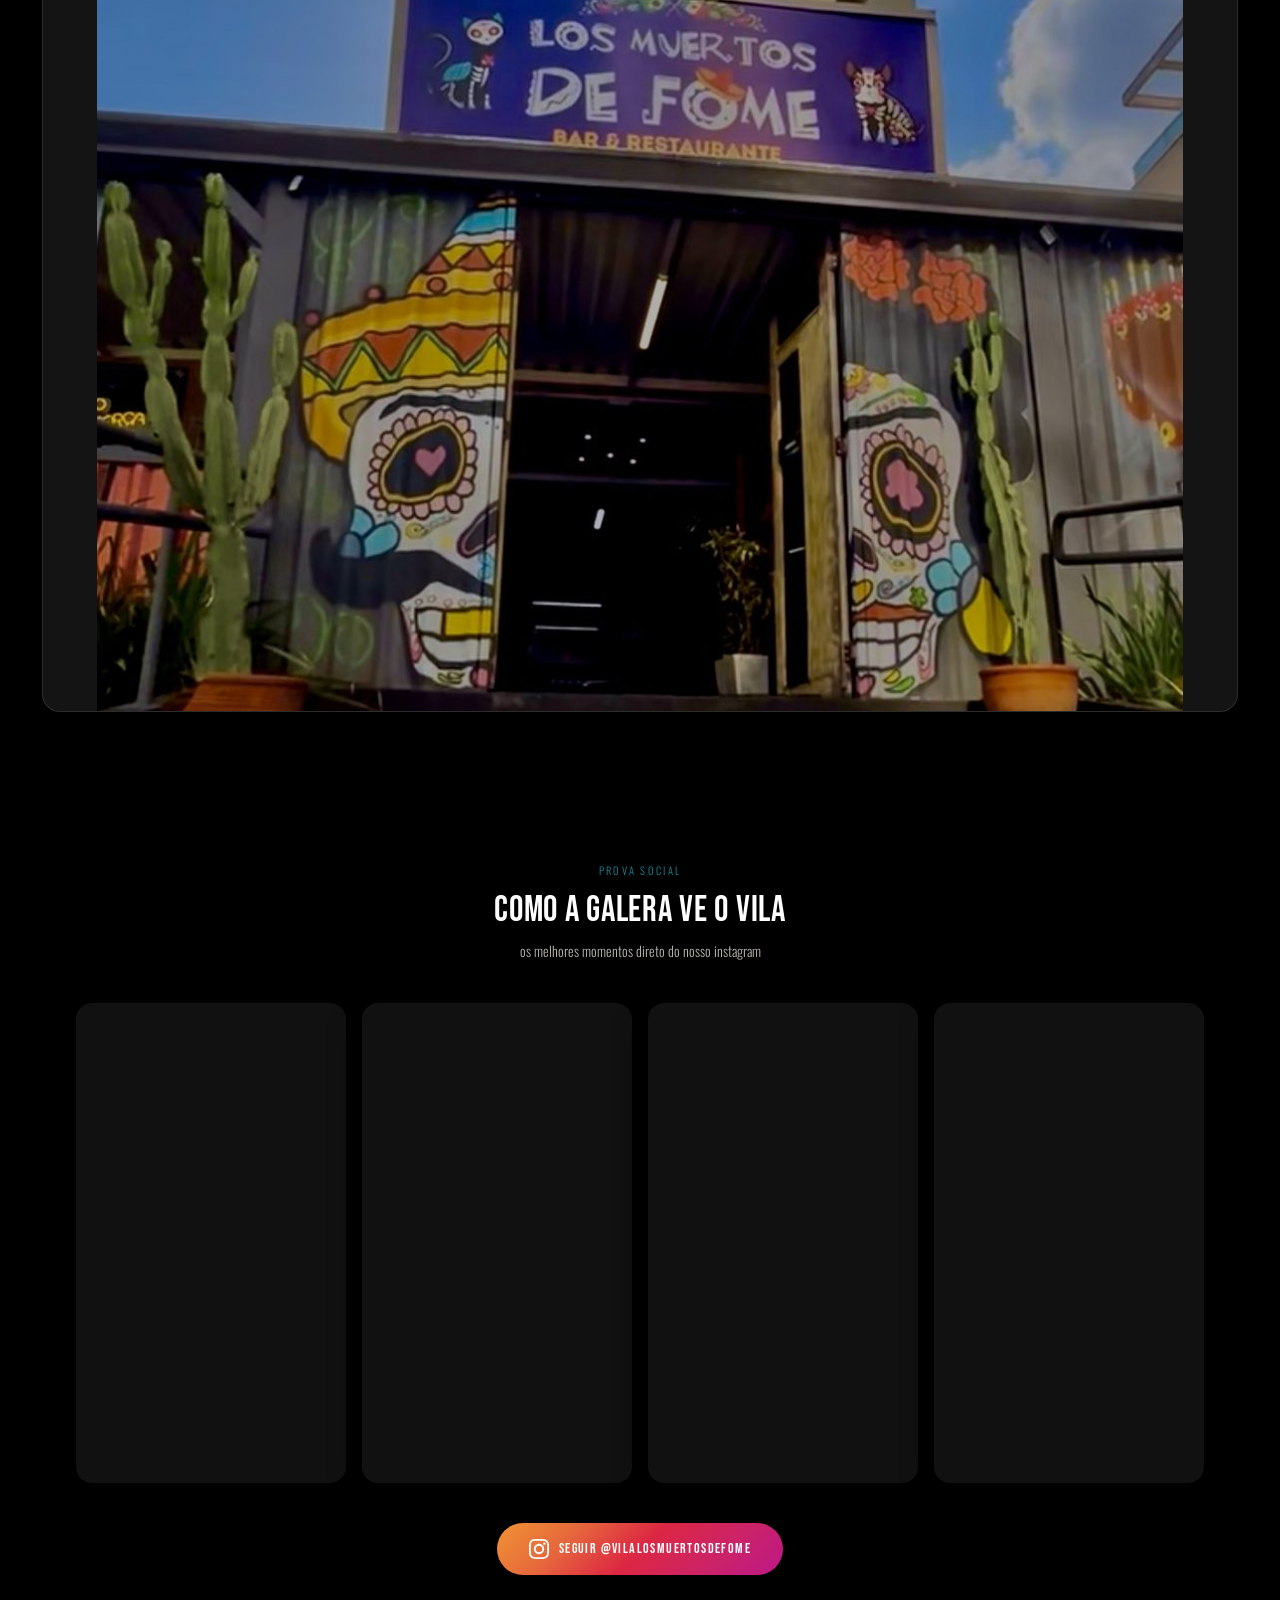
==== commit 5b9a81c9: "fix: carrossel começa com delivery, rodízio não é diária, logo sem fundo branco - Carrossel: deliver" ====
--- a/site/index.html
+++ b/site/index.html
@@ -84,32 +84,9 @@
 <section class="carrossel" id="carrossel" aria-roledescription="carrossel" aria-label="destaques da Vila">
   <div class="slides" id="slides">
 
-    <!-- slide 1 · rodízio -->
-    <article class="slide" data-cor="ouro" aria-roledescription="slide" aria-label="1 de 4: rodízio Tex Mex">
-      <div class="slide__bg"><img src="img/1.jpg" alt="" width="1320" height="620" fetchpriority="high"></div>
-      <div class="slide__in wrap">
-        <div class="slide__grid">
-          <div>
-            <span class="slide__tag" style="background:var(--laranja)">todos os dias</span>
-            <h2 class="palavra-holder">rodízio mexicano</h2>
-            <p class="slide__sub">5 etapas das melhores pedidas da culinária mexicana à vontade pra você, sua família e amigos!</p>
-            <div class="slide__preco">
-              <div class="preco-bloco"><b>R$ 98</b><span>segunda a quinta</span></div>
-              <div class="preco-bloco"><b>R$ 108</b><span>sexta a domingo</span></div>
-            </div>
-            <div class="slide__acoes">
-              <a class="btn btn--zap" data-zap="rodizio">garantir minha mesa</a>
-              <a class="btn btn--fantasma" href="#rodizio">ver as 5 etapas</a>
-            </div>
-          </div>
-          <figure class="slide__foto"><img class="tilt" data-tilt=".5" src="img/2.jpg" alt="panelinhas mexicanas com totopos, batata frita e onion rings" width="756" height="766" loading="eager"></figure>
-        </div>
-      </div>
-    </article>
-
-    <!-- slide 2 · delivery -->
-    <article class="slide" data-cor="vermelho" aria-roledescription="slide" aria-label="2 de 4: delivery">
-      <div class="slide__bg"><img src="img/3.jpg" alt="" width="1320" height="620" loading="lazy"></div>
+    <!-- slide 1 · delivery -->
+    <article class="slide" data-cor="vermelho" aria-roledescription="slide" aria-label="1 de 4: delivery">
+      <div class="slide__bg"><img src="img/3.jpg" alt="" width="1320" height="620" fetchpriority="high"></div>
       <div class="slide__in wrap">
         <div class="slide__grid">
           <div>
@@ -121,7 +98,30 @@
               <a class="btn" style="background:var(--99);color:#111" data-link="food99" target="_blank" rel="noopener">pedir no 99Food</a>
             </div>
           </div>
-          <figure class="slide__foto"><img class="tilt" data-tilt=".5" src="img/4.jpg" alt="mini burgers da Vila" width="719" height="839" loading="lazy"></figure>
+          <figure class="slide__foto"><img class="tilt" data-tilt=".5" src="img/4.jpg" alt="mini burgers da Vila" width="719" height="839" loading="eager"></figure>
+        </div>
+      </div>
+    </article>
+
+    <!-- slide 2 · rodízio -->
+    <article class="slide" data-cor="ouro" aria-roledescription="slide" aria-label="2 de 4: rodízio Tex Mex">
+      <div class="slide__bg"><img src="img/1.jpg" alt="" width="1320" height="620" loading="lazy"></div>
+      <div class="slide__in wrap">
+        <div class="slide__grid">
+          <div>
+            <span class="slide__tag" style="background:var(--laranja)">terça a domingo</span>
+            <h2 class="palavra-holder">rodízio mexicano</h2>
+            <p class="slide__sub">5 etapas das melhores pedidas da culinária mexicana à vontade pra você, sua família e amigos!</p>
+            <div class="slide__preco">
+              <div class="preco-bloco"><b>R$ 98</b><span>terça a quinta</span></div>
+              <div class="preco-bloco"><b>R$ 108</b><span>sexta a domingo</span></div>
+            </div>
+            <div class="slide__acoes">
+              <a class="btn btn--zap" data-zap="rodizio">garantir minha mesa</a>
+              <a class="btn btn--fantasma" href="#rodizio">ver as 5 etapas</a>
+            </div>
+          </div>
+          <figure class="slide__foto"><img class="tilt" data-tilt=".5" src="img/2.jpg" alt="panelinhas mexicanas com totopos, batata frita e onion rings" width="756" height="766" loading="lazy"></figure>
         </div>
       </div>
     </article>
@@ -238,7 +238,7 @@
       <h2 class="palavra-holder">rodízio <em>tex mex</em></h2>
       <p class="lead">é assim: você senta, a gente traz. entrada, três etapas de prato quente + sobremesa, na mesa, sem pressa e sem contar quantas vezes você repetiu.</p>
       <div class="rodizio__preco">
-        <div class="tag-preco"><b>R$ 98</b><span>segunda a quinta · por pessoa</span></div>
+        <div class="tag-preco"><b>R$ 98</b><span>terça a quinta · por pessoa</span></div>
         <div class="tag-preco"><b>R$ 108</b><span>sexta a domingo · por pessoa</span></div>
       </div>
       <div style="margin-top:26px"><a class="btn btn--zap" data-zap="rodizio">reservar rodízio</a></div>
@@ -855,7 +855,7 @@
       <div class="mn-header mn-header--ouro">Rodízio Tex Mex</div>
       <div class="mn-rod-precos">
         <div class="mn-rod-preco">
-          <span class="mn-rod-preco__label">segunda a quinta</span>
+          <span class="mn-rod-preco__label">terça a quinta</span>
           <span class="mn-rod-preco__valor">R$ 98</span>
           <span class="mn-rod-preco__em">por pessoa</span>
         </div>
--- a/site/css/styles.css
+++ b/site/css/styles.css
@@ -120,9 +120,8 @@
 .nav__in{display:flex;align-items:center;gap:20px;height:var(--nav-h)}
 .marca{display:flex;align-items:center;gap:12px;flex-shrink:0;min-width:0}
 .marca__cranio{width:38px;height:38px;flex-shrink:0}
-.marca__logo-wrap{display:flex;align-items:center;flex-shrink:0;
-  background:#fff;border-radius:9px;padding:5px 9px}
-.marca__logo{display:block;height:30px;width:auto}
+.marca__logo-wrap{display:flex;align-items:center;flex-shrink:0}
+.marca__logo{display:block;height:26px;width:auto}
 .marca__txt{font-family:var(--display);line-height:.9;min-width:0}
 .marca__txt b{display:block;font-weight:400;font-size:15px;letter-spacing:.01em;
   white-space:nowrap;overflow:hidden;text-overflow:ellipsis}
@@ -726,8 +725,7 @@
 .rodape__marca{
   display:flex;align-items:center;gap:14px;margin-bottom:16px;
 }
-.rodape__marca .marca__logo-wrap{background:#fff;border-radius:10px;padding:7px 11px}
-.rodape__marca .marca__logo{height:40px;width:auto}
+.rodape__marca .marca__logo{height:34px;width:auto}
 .rodape__marca-txt{
   font-family:var(--display);line-height:.9;
 }
@@ -740,7 +738,7 @@
 }
 
 @media (max-width:900px){
-  .rodape__marca .marca__logo{height:34px}
+  .rodape__marca .marca__logo{height:28px}
   .rodape__marca-txt b{font-size:17px}
 }
 
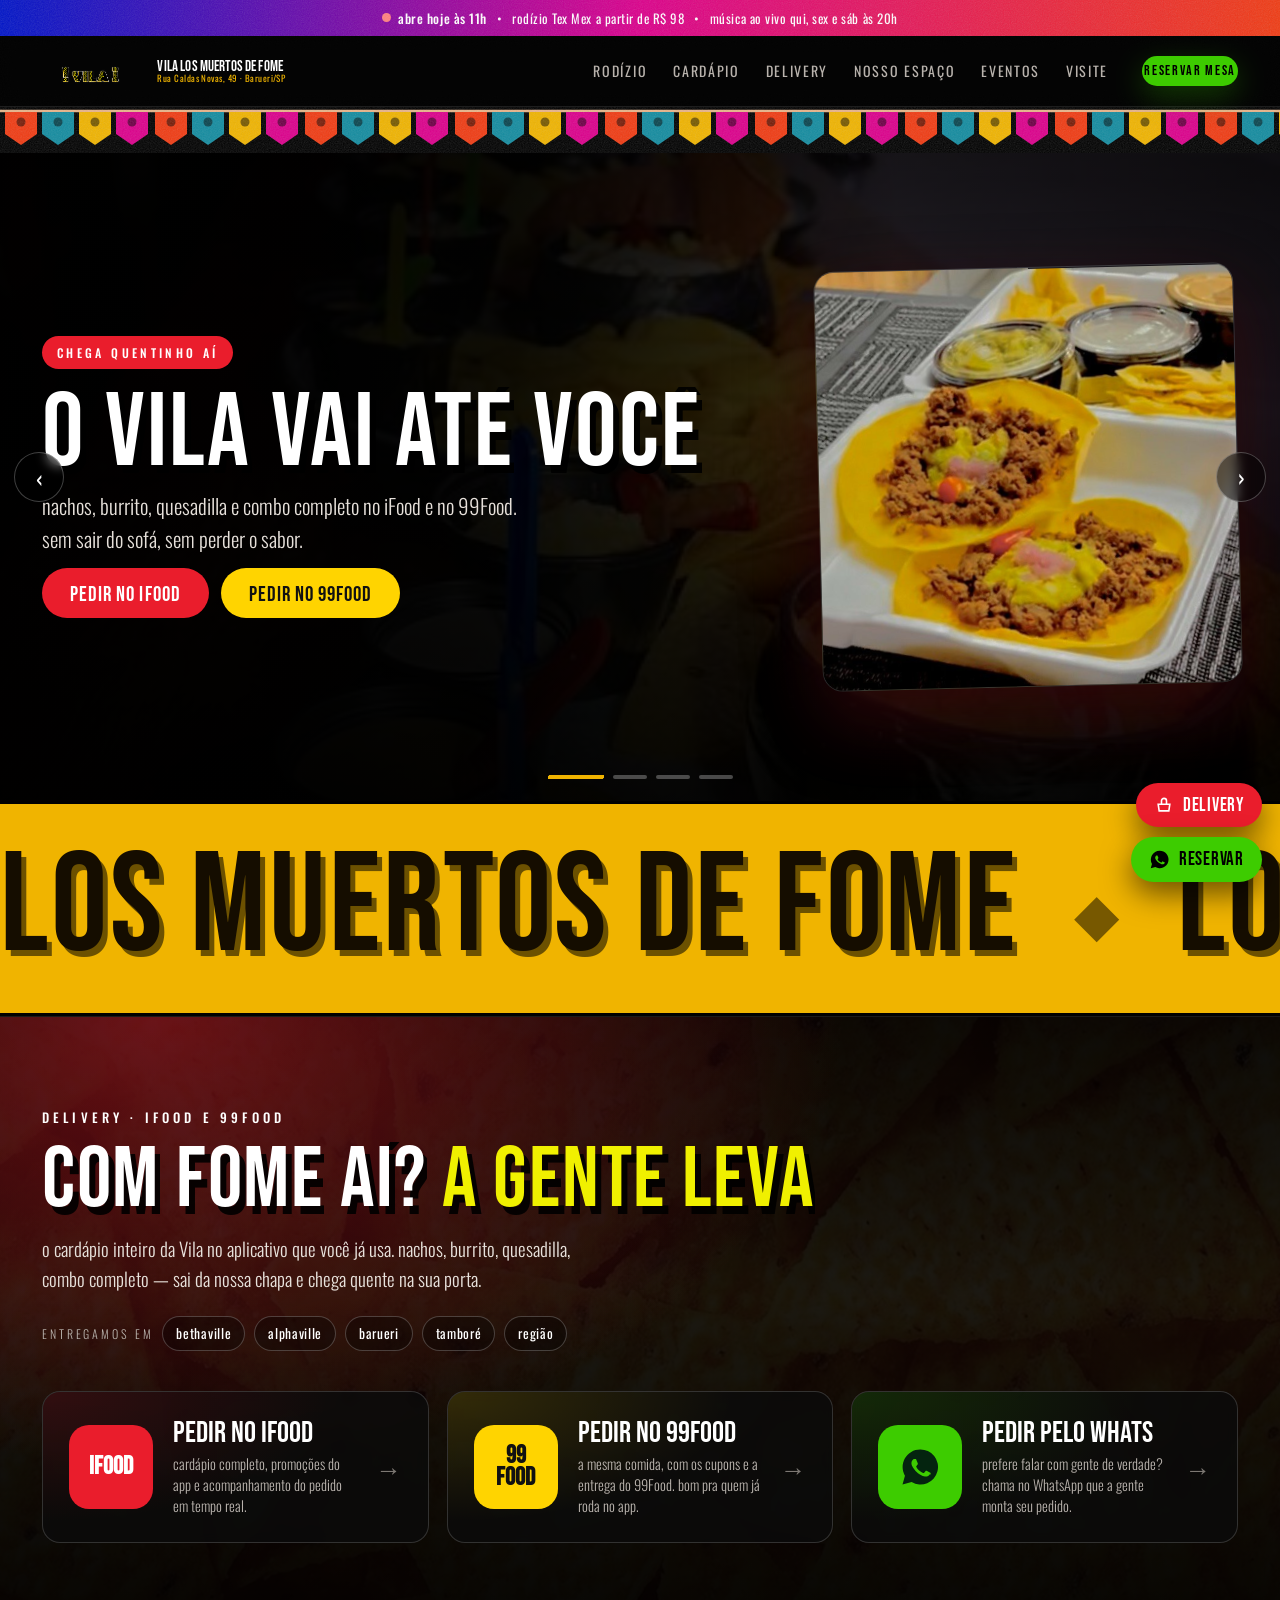
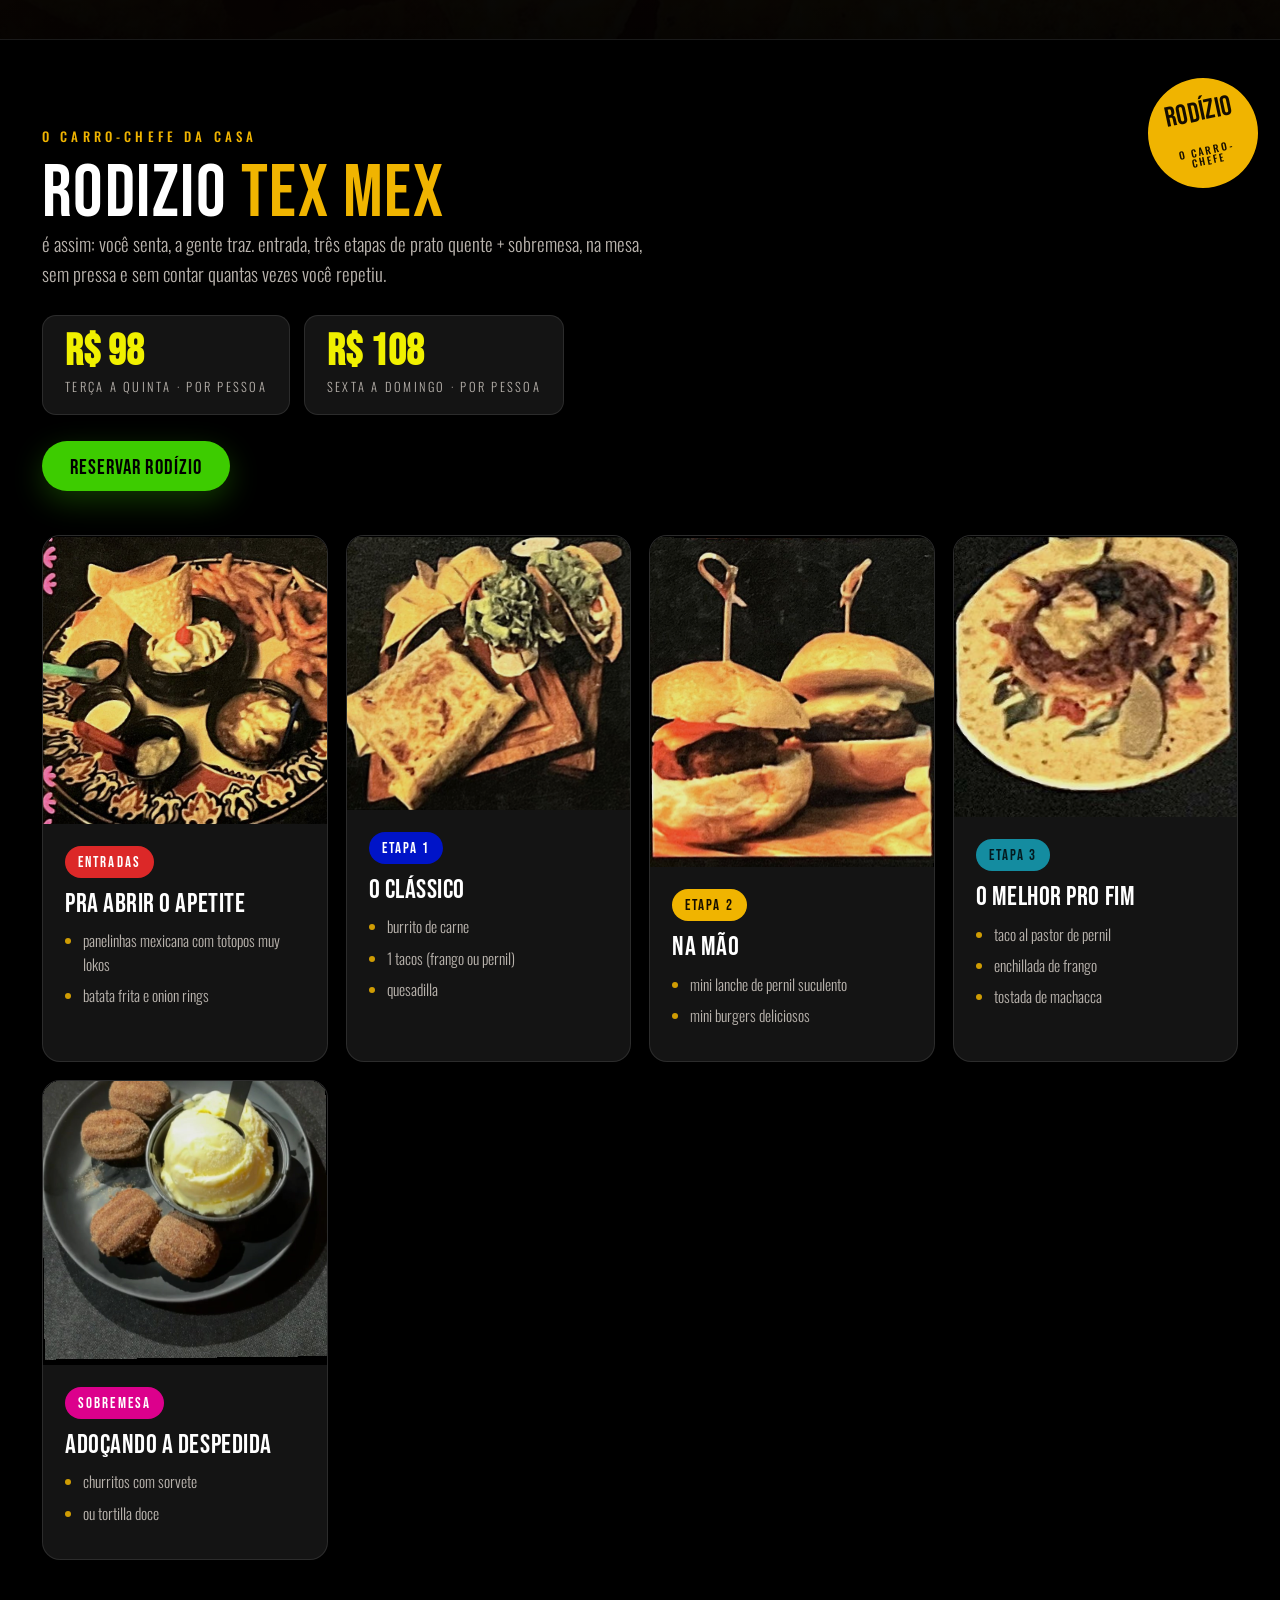
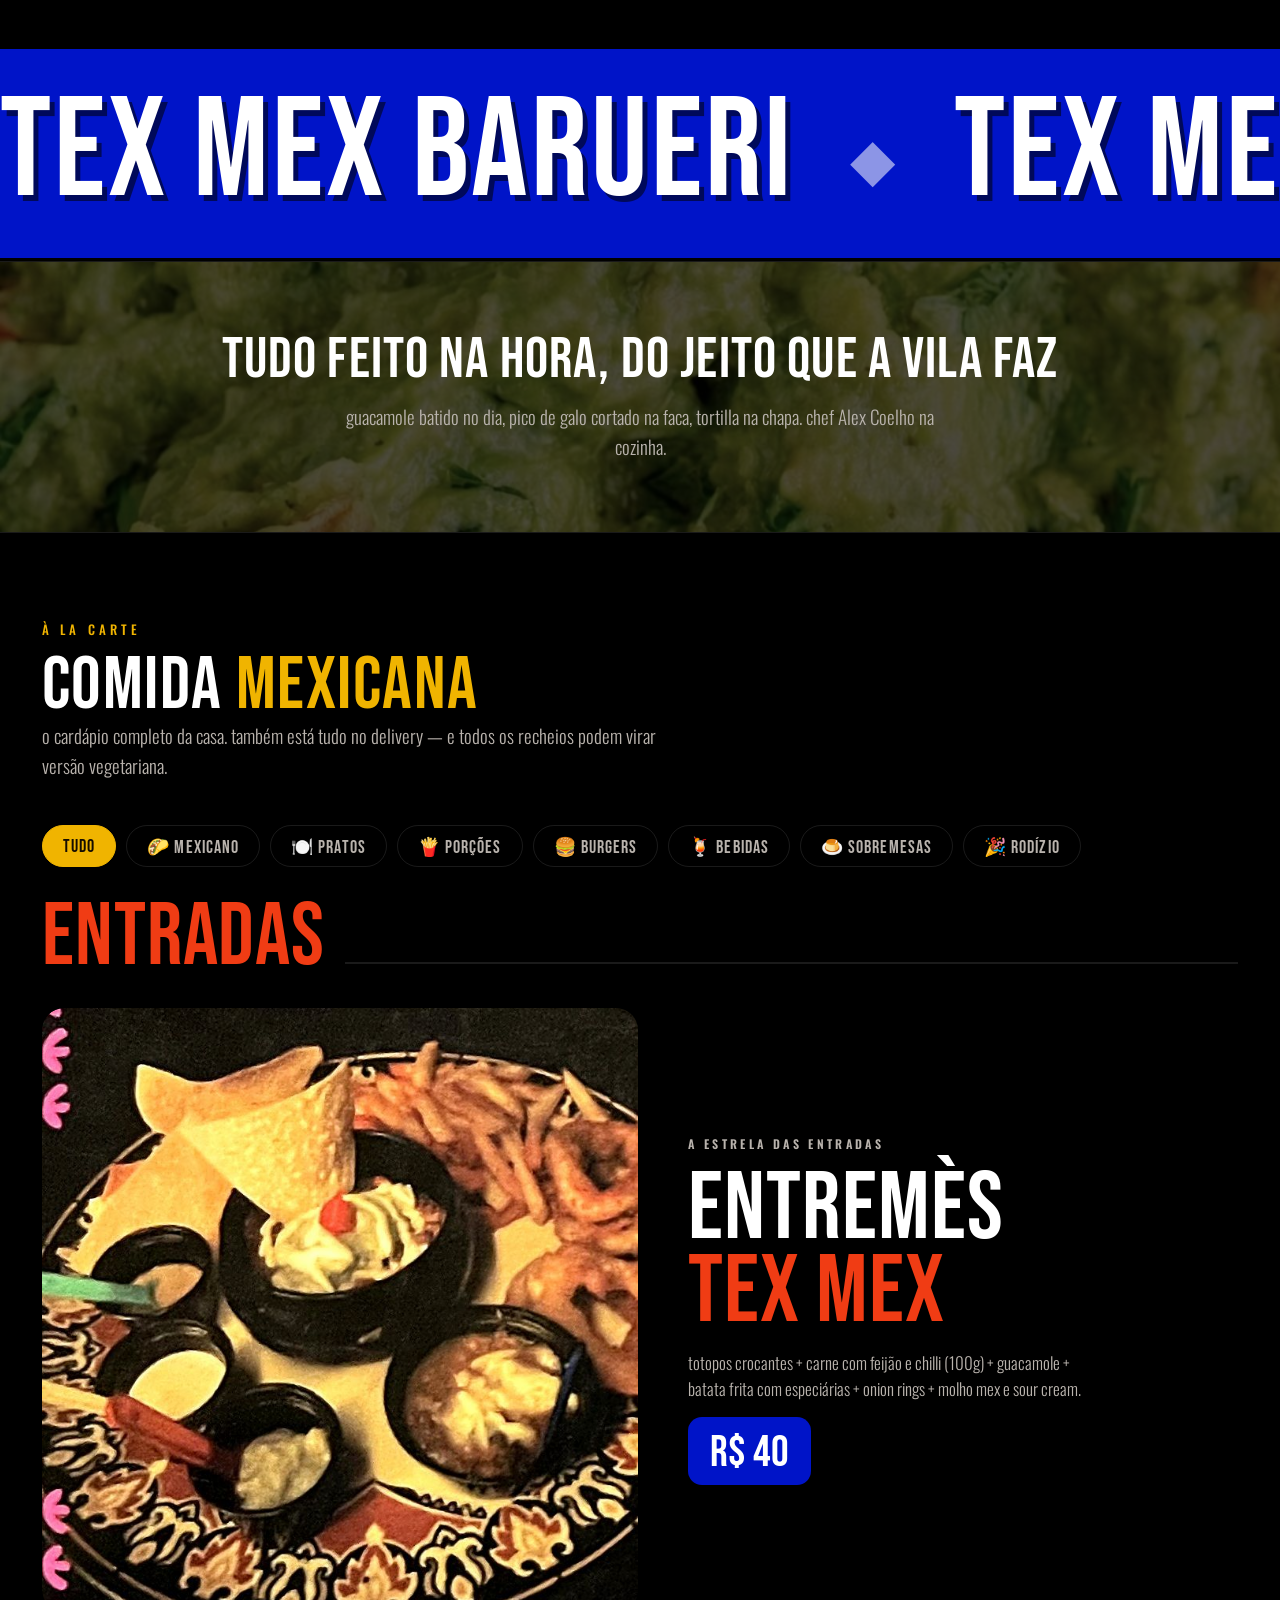
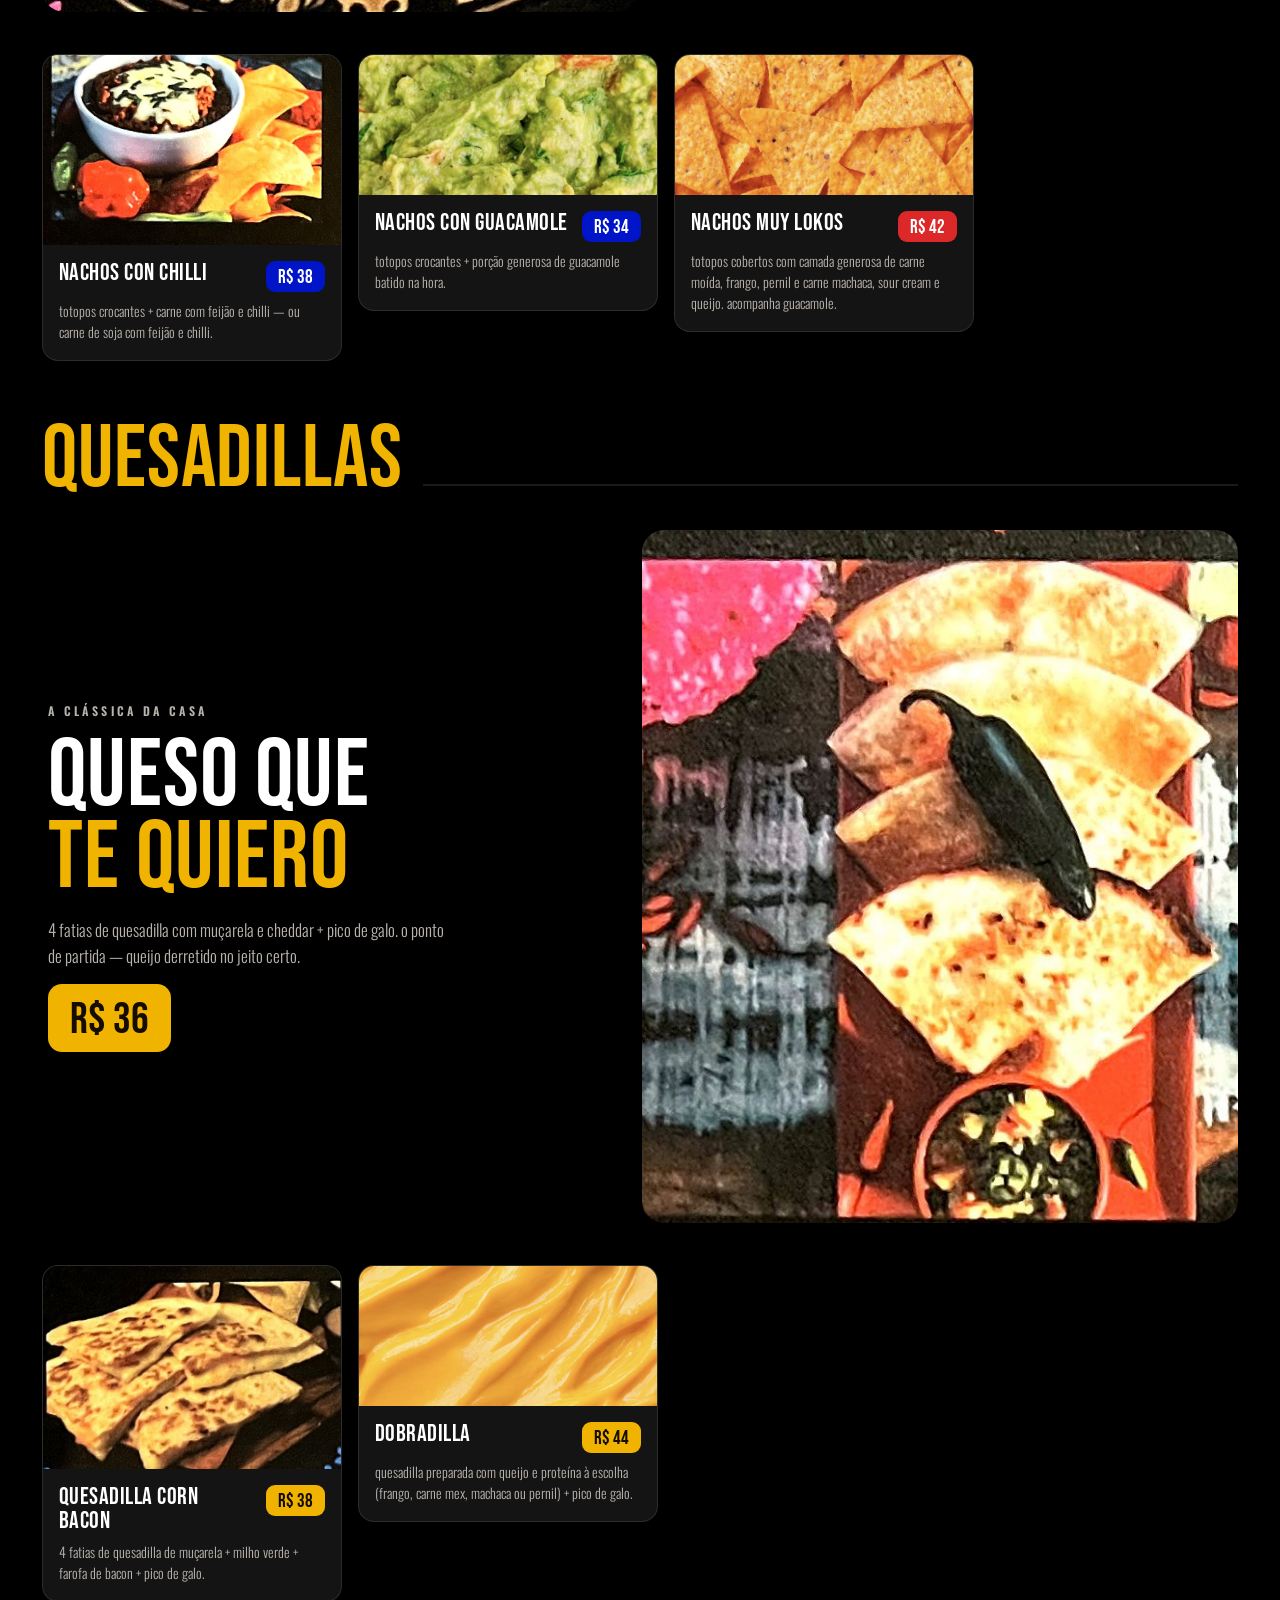
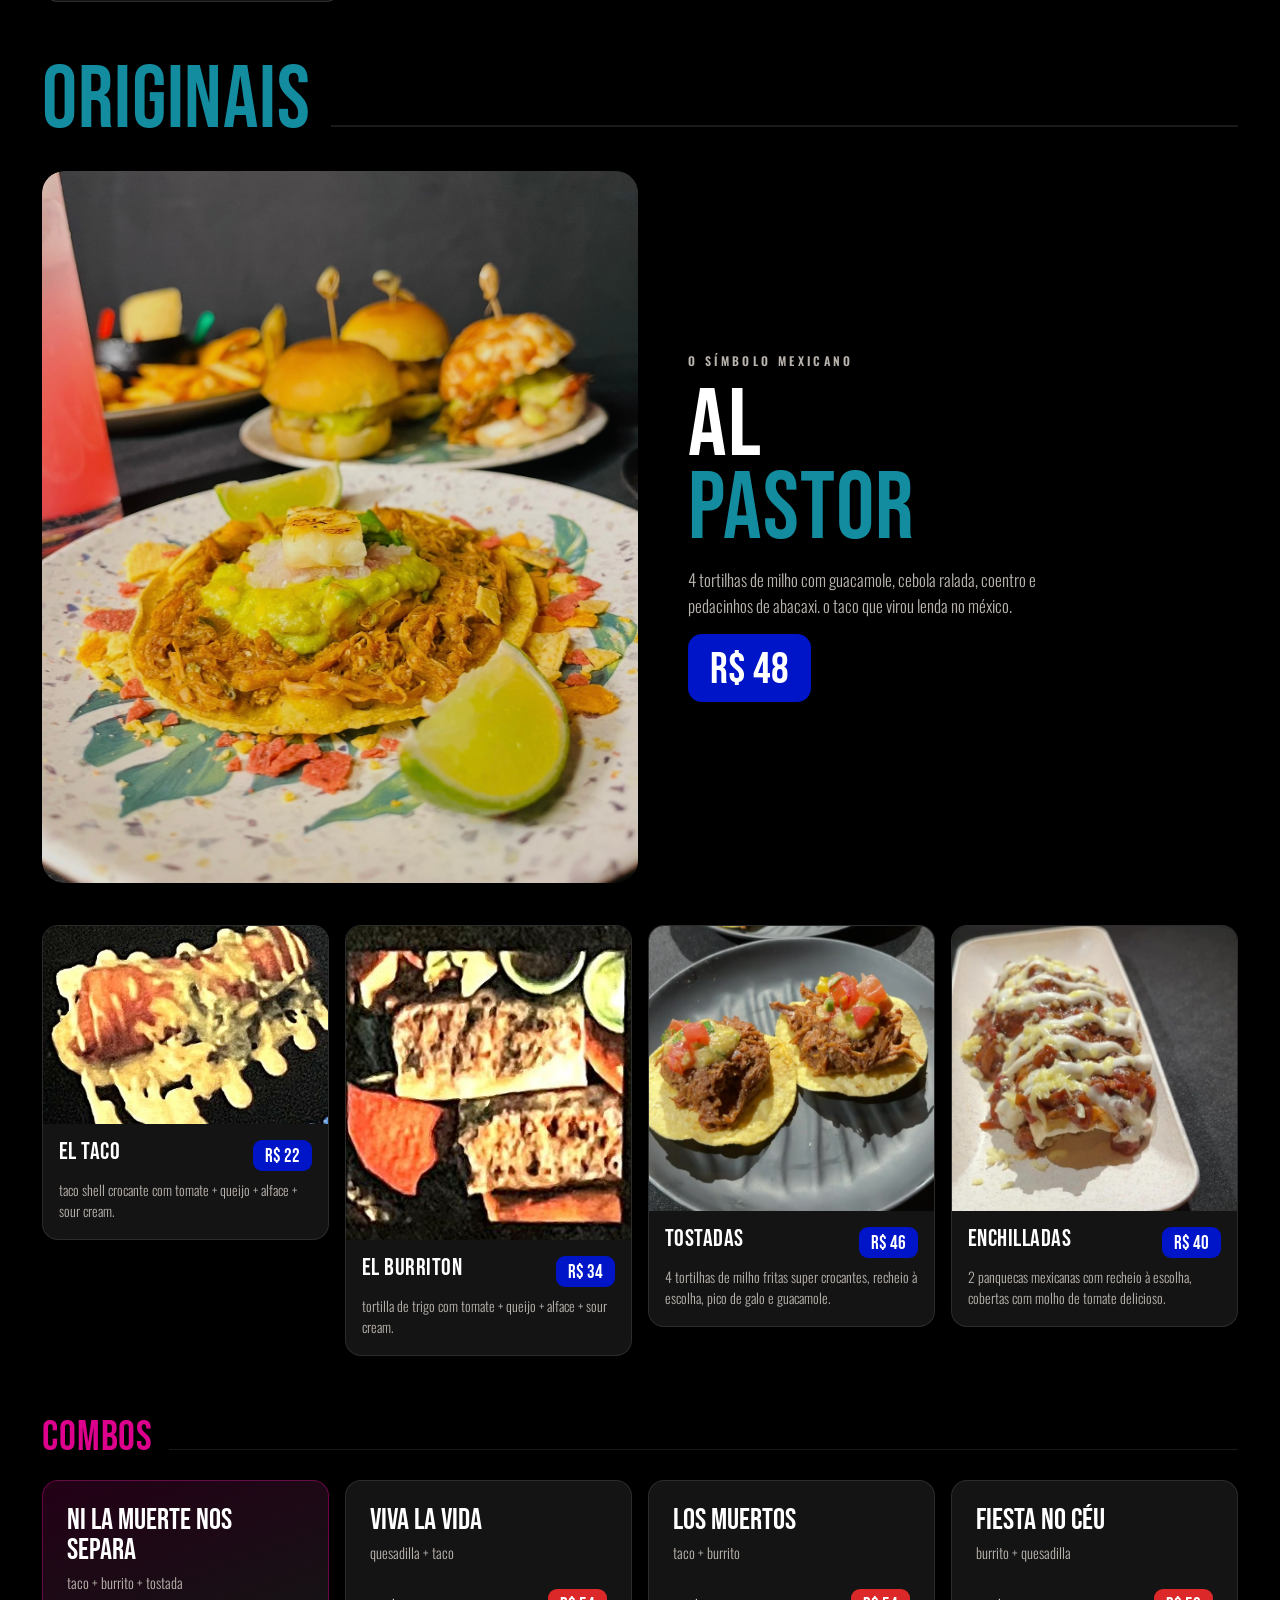
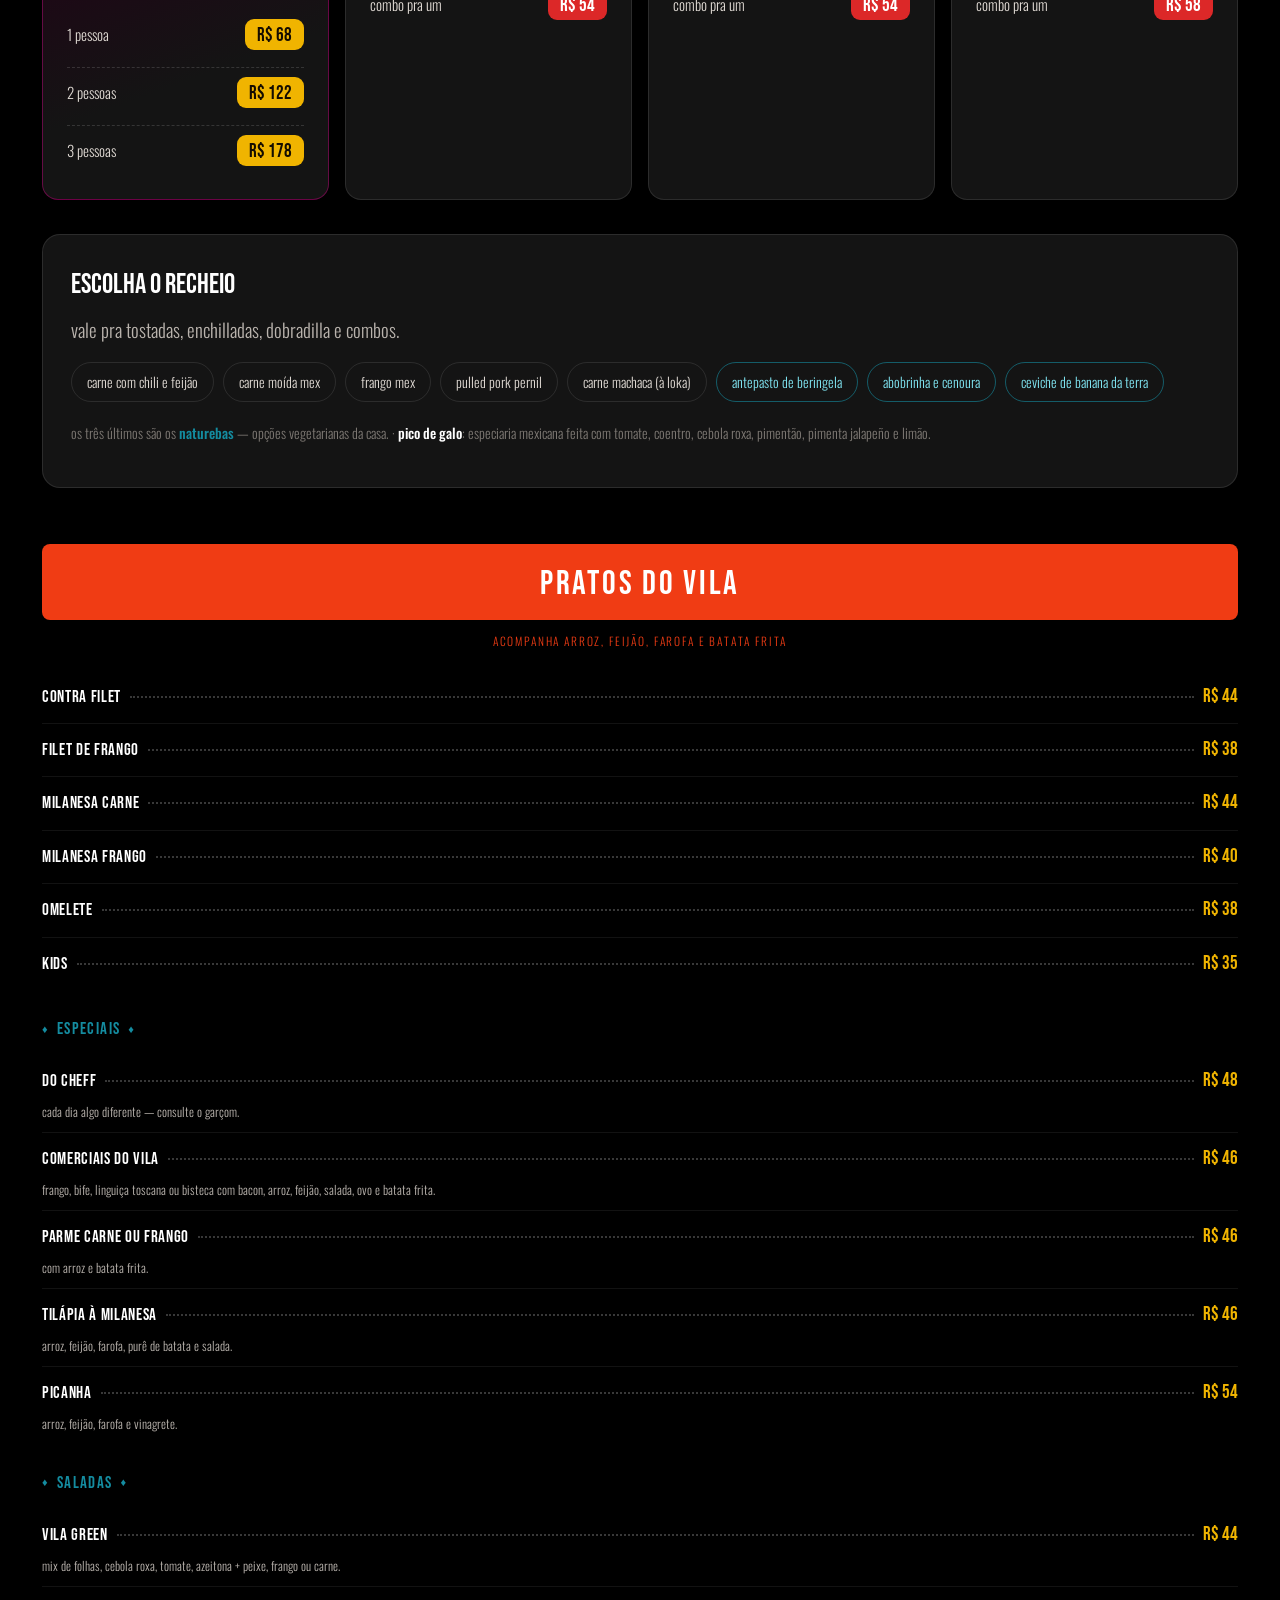
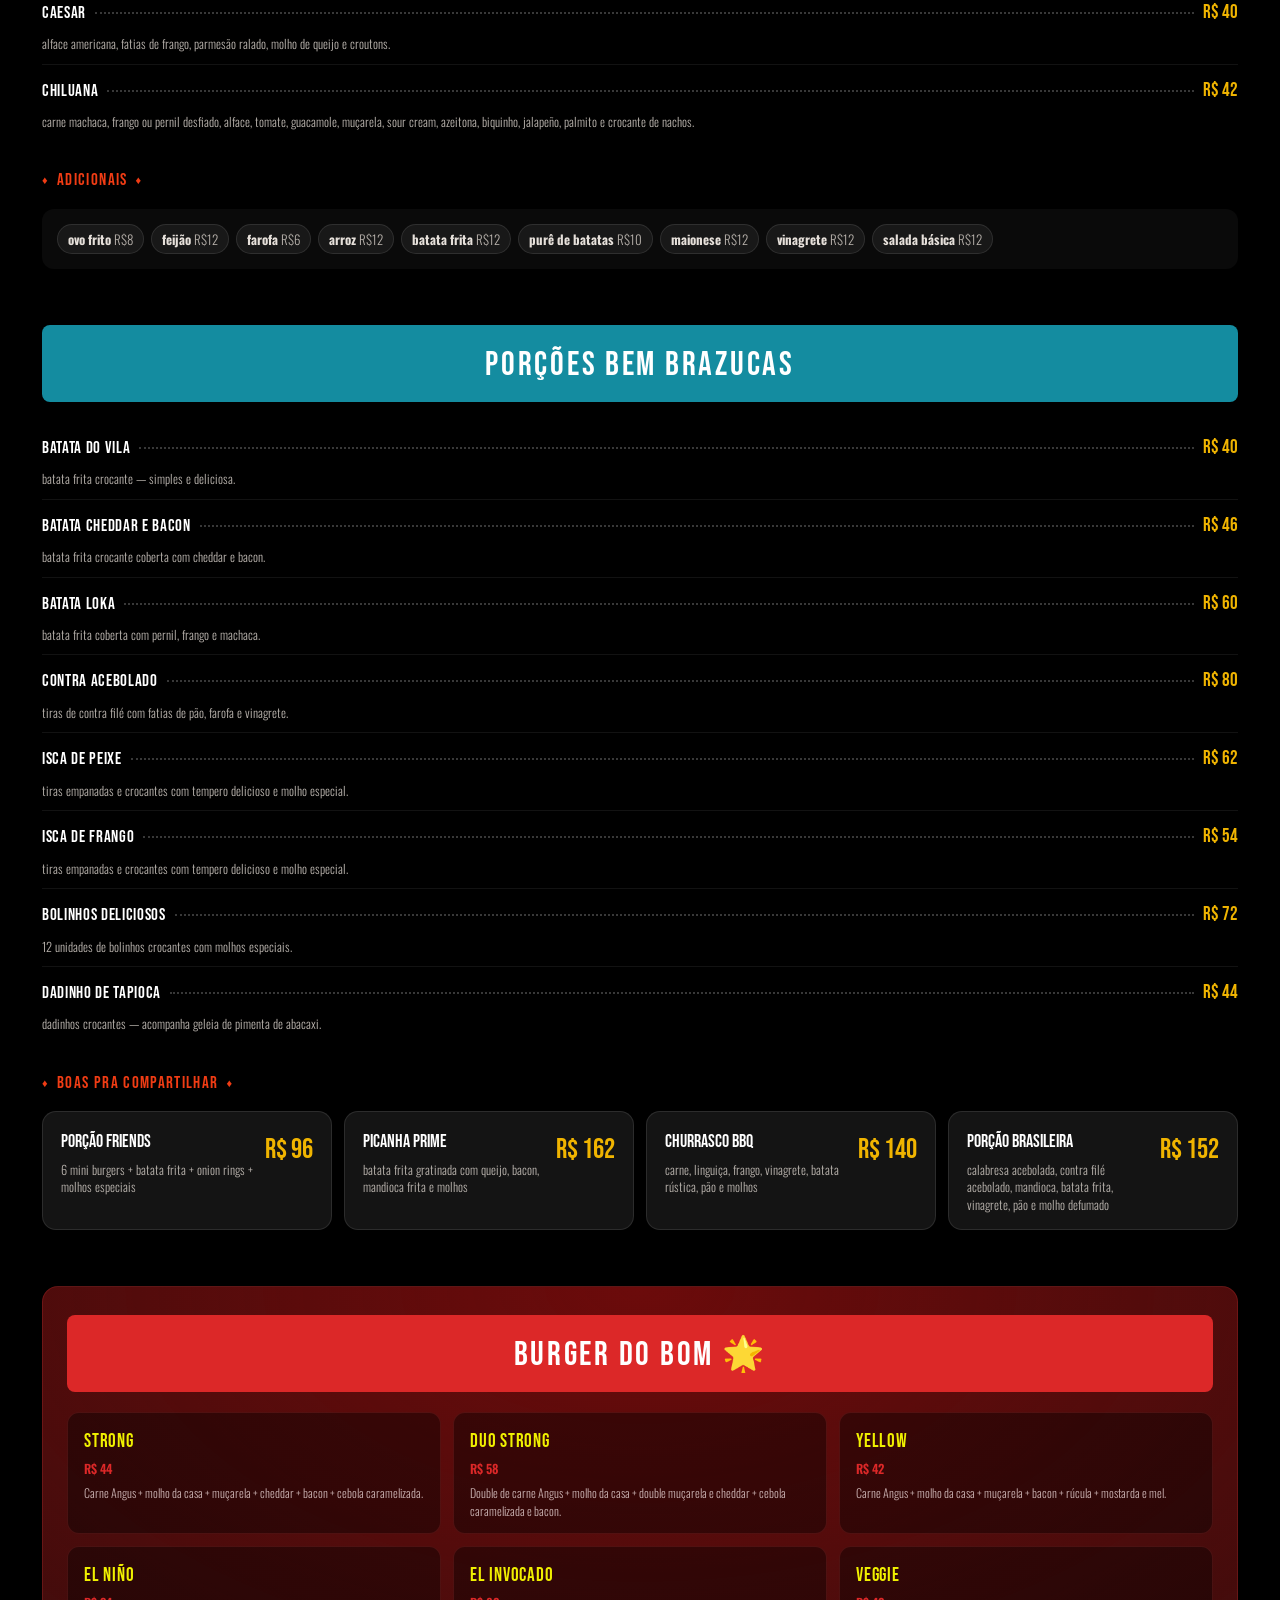
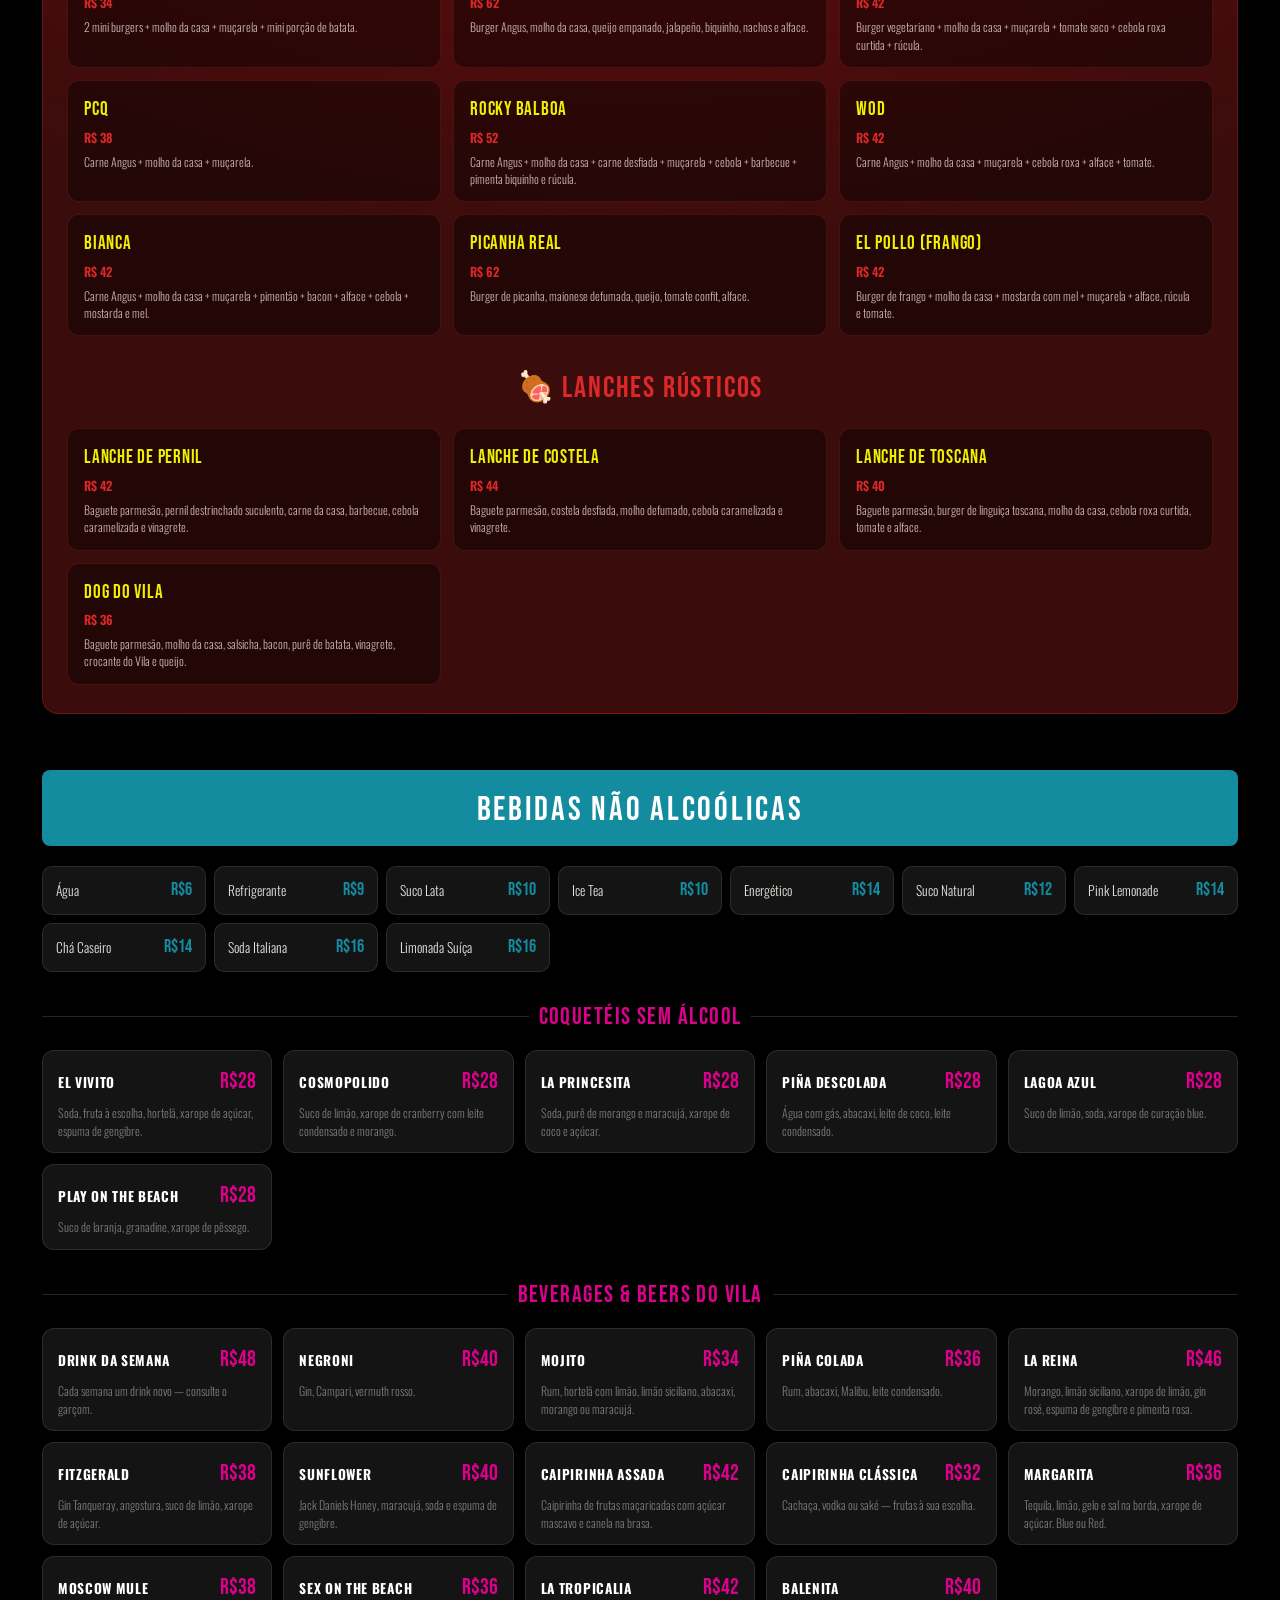
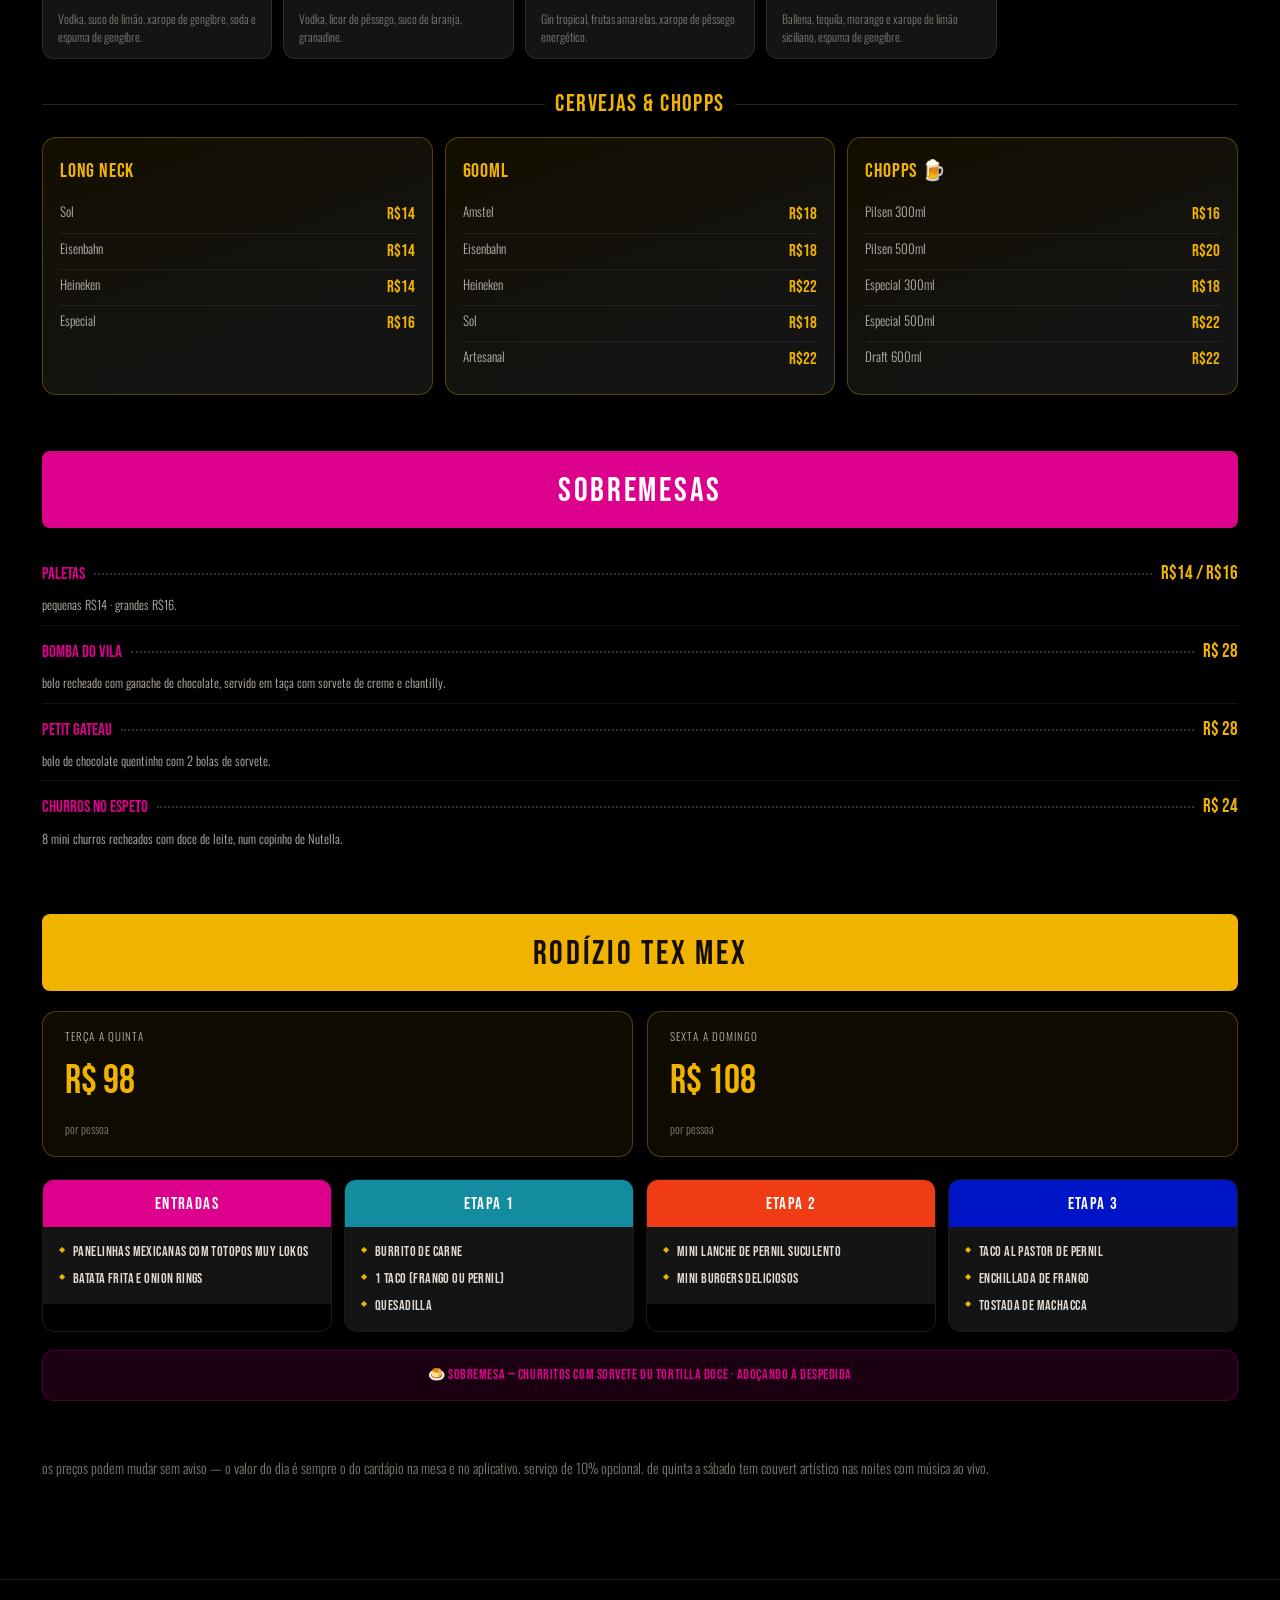
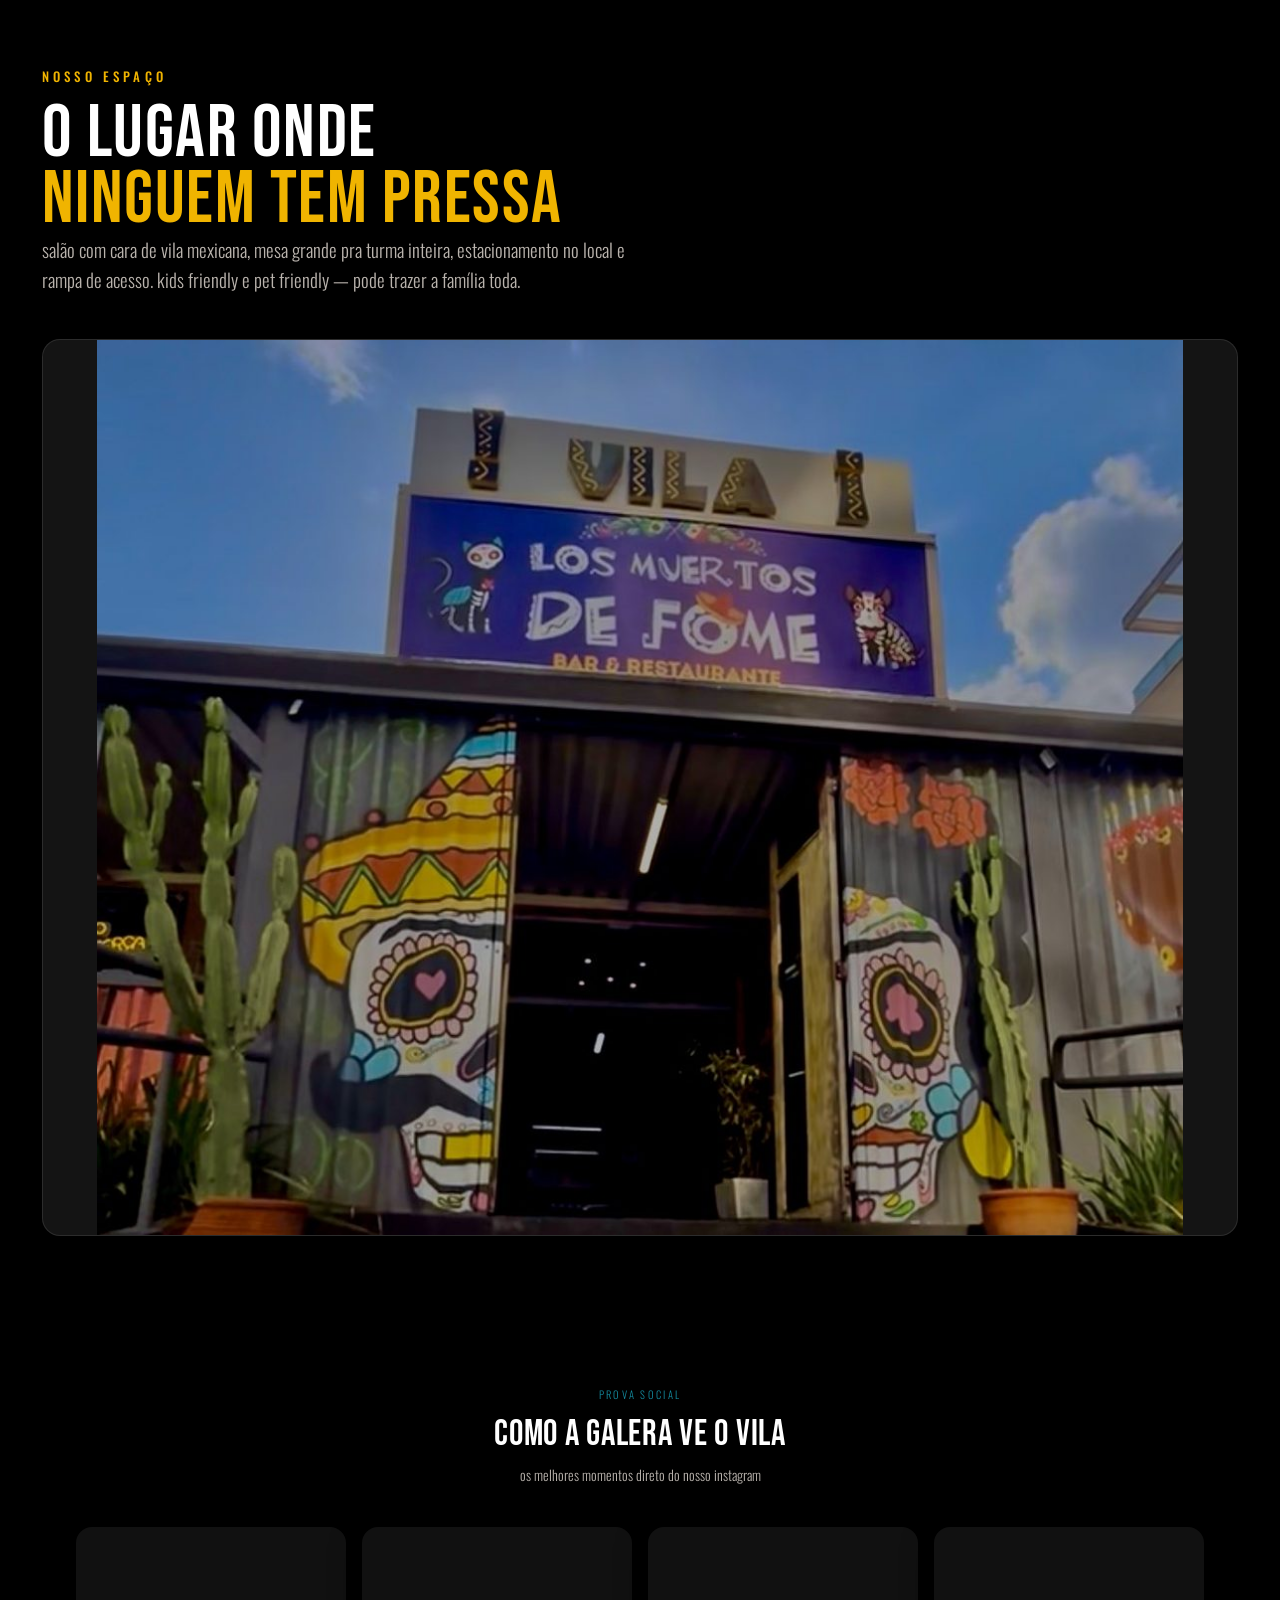
==== commit 110f23aa: "Fix mislabeled/duplicate dish photos, correct hours and events copy Found by auditing every image th" ====
--- a/site/index.html
+++ b/site/index.html
@@ -151,15 +151,15 @@
       <div class="slide__in wrap">
         <div class="slide__grid">
           <div>
-            <span class="slide__tag" style="background:var(--azul)">segundas-feiras</span>
+            <span class="slide__tag" style="background:var(--azul)">eventos toda semana</span>
             <h2 class="palavra-holder">faça seu evento <em>no vila</em></h2>
-            <p class="slide__sub">Aniversário, confraternização da firma, encontro de amigos: a Vila fecha só pra você às segundas. cardápio fechado, som e o espaço inteiro na sua mão.</p>
+            <p class="slide__sub">Aniversário, confraternização da firma, encontro de amigos: fazemos seu evento em qualquer dia da semana. às segundas o espaço é só seu — fechamos pro público geral.</p>
             <div class="slide__acoes">
               <a class="btn btn--azul" data-zap="evento">Entrar em contato</a>
               <a class="btn btn--fantasma" href="#eventos">como funciona</a>
             </div>
           </div>
-          <figure class="slide__foto"><img class="tilt" data-tilt=".5" src="img/8.jpg" alt="combo completo com taco, burrito e tostada" width="764" height="436" loading="lazy"></figure>
+          <figure class="slide__foto"><img class="tilt" data-tilt=".5" src="img/8.jpg" alt="combo completo com taco, quesadilla e burrito" width="764" height="436" loading="lazy"></figure>
         </div>
       </div>
     </article>
@@ -952,9 +952,9 @@
       <div class="rev eventos-copy">
         <span class="olho">eventos e confraternizações</span>
         <h2 class="palavra-holder">faça seu evento <em>no vila</em></h2>
-        <p class="lead">às segundas-feiras a Vila fecha as portas pro público e abre só pra você. aniversário, confraternização de firma, formatura, encontro de amigos — o espaço inteiro, do jeito que você quiser.</p>
+        <p class="lead">aniversário, confraternização de firma, formatura, encontro de amigos — fazemos seu evento em qualquer dia da semana. às segundas, o espaço é só seu: fechamos as portas pro público geral e é tudo exclusivo pro seu grupo.</p>
         <ul class="eventos-lista">
-          <li><svg width="18" height="18" viewBox="0 0 24 24" fill="none" stroke="#F0B400" stroke-width="2.4"><path d="M20 6L9 17l-5-5"/></svg><span>espaço fechado só pro seu grupo, sem dividir salão</span></li>
+          <li><svg width="18" height="18" viewBox="0 0 24 24" fill="none" stroke="#F0B400" stroke-width="2.4"><path d="M20 6L9 17l-5-5"/></svg><span>espaço todo exclusivo às segundas — ou área reservada no salão em qualquer outro dia</span></li>
           <li><svg width="18" height="18" viewBox="0 0 24 24" fill="none" stroke="#F0B400" stroke-width="2.4"><path d="M20 6L9 17l-5-5"/></svg><span>cardápio fechado ou rodízio Tex Mex pra todo mundo</span></li>
           <li><svg width="18" height="18" viewBox="0 0 24 24" fill="none" stroke="#F0B400" stroke-width="2.4"><path d="M20 6L9 17l-5-5"/></svg><span>estrutura de som e espaço pra música ao vivo</span></li>
           <li><svg width="18" height="18" viewBox="0 0 24 24" fill="none" stroke="#F0B400" stroke-width="2.4"><path d="M20 6L9 17l-5-5"/></svg><span>estacionamento no local e acesso por rampa</span></li>
--- a/site/css/styles.css
+++ b/site/css/styles.css
@@ -268,8 +268,8 @@
   transition:transform .22s ease,border-color .22s ease;
 }
 .etapa:hover{transform:translateY(-5px)}
-.etapa__foto{aspect-ratio:4/3;overflow:hidden;background:#000}
-.etapa__foto img{width:100%;height:100%;object-fit:contain;transition:transform .5s ease;opacity:.92}
+.etapa__foto{overflow:hidden;background:#000}
+.etapa__foto img{display:block;width:100%;height:auto;transition:transform .5s ease;opacity:.92}
 .etapa:hover .etapa__foto img{transform:scale(1.07);opacity:1}
 .etapa__corpo{padding:22px 22px 26px;flex:1;display:flex;flex-direction:column}
 .etapa__n{
@@ -585,16 +585,17 @@
 
 /* --- prato-hero -------------------------------------------------------- */
 .item--hero{
-  display:grid;grid-template-columns:1.05fr 1fr;gap:32px;
+  display:grid;grid-template-columns:1.05fr 1fr;gap:32px;align-items:center;
   padding:0;background:transparent;border:0;border-radius:22px;overflow:hidden;
   margin-bottom:36px;position:relative;
 }
+/* caixa do tamanho da própria foto — sem moldura fixa, sem barra preta
+   quando a proporção não bate (cada foto enviada tem um formato diferente) */
 .item--hero__foto{
   border-radius:22px;overflow:hidden;background:#000;
-  aspect-ratio:4/5;min-height:420px;
 }
 .item--hero__foto img{
-  width:100%;height:100%;object-fit:contain;
+  display:block;width:100%;height:auto;
   transition:transform 8s ease;
 }
 .item--hero:hover .item--hero__foto img{transform:scale(1.06)}
@@ -635,6 +636,7 @@
 .trilho{position:relative;margin:0 -18px 8px}
 .trilho__pista{
   display:grid;grid-auto-flow:column;grid-auto-columns:minmax(280px,300px);
+  align-items:start;
   gap:16px;padding:6px 18px;overflow-x:auto;overscroll-behavior-x:contain;
   scroll-snap-type:x mandatory;scroll-padding:18px;
   scrollbar-width:none;-ms-overflow-style:none;
@@ -649,28 +651,13 @@
 }
 .item--card:hover{border-color:rgba(240,180,0,.5);transform:translateY(-4px)}
 .item--card__foto{
-  width:100%;aspect-ratio:4/5;overflow:hidden;background:#000;flex-shrink:0;
-}
-.item--card__foto img{width:100%;height:100%;object-fit:contain}
+  width:100%;overflow:hidden;background:#000;flex-shrink:0;
+}
+.item--card__foto img{display:block;width:100%;height:auto}
 .item--card__txt{padding:16px 16px 18px;display:flex;flex-direction:column;gap:8px}
 .item--card .item__topo{margin:0}
 .item--card h4{font-family:var(--display);font-weight:400;font-size:24px;line-height:1;margin:0;flex:1}
 .item--card p{margin:0;color:var(--cinza);font-size:14px;line-height:1.5}
-
-/* fotos de quesadillas e originais são menores/em resolução mais baixa —
-   caixa menor evita esticar (upscale) e ficar borrado. Só no desktop —
-   no mobile a caixa já vira do tamanho natural da foto (ver media query
-   de otimização mobile mais abaixo). */
-@media (min-width:901px){
-  [data-g="quesadillas"] .item--hero__foto,
-  [data-g="originais"] .item--hero__foto{
-    aspect-ratio:4/3;min-height:0;max-width:360px;margin:0 auto;
-  }
-  [data-g="quesadillas"] .item--card__foto,
-  [data-g="originais"] .item--card__foto{
-    aspect-ratio:4/3;
-  }
-}
 
 /* setas do trilho (só desktop) */
 .trilho__seta{
@@ -687,20 +674,11 @@
   .trilho__seta{display:grid}
 }
 
-/* mobile — hero empilha, foto no topo, texto embaixo.
-   Em vez de forçar uma proporção fixa (que deixa foto quadrada e
-   retangular na mesma moldura, desproporcional), a caixa vira do
-   tamanho da própria foto — cada uma na sua proporção real. */
+/* mobile — hero empilha, foto no topo, texto embaixo */
 @media (max-width:900px){
   .item--hero,
   .item--hero--inv{grid-template-columns:1fr;gap:20px}
-  .item--hero__foto,
-  .item--card__foto,
-  .etapa__foto,
   .fachada-foto{aspect-ratio:auto;min-height:0;height:auto}
-  .item--hero__foto img,
-  .item--card__foto img,
-  .etapa__foto img,
   .fachada-foto img{position:static;width:100%;height:auto}
   .item--hero--inv .item--hero__foto{order:1}
   .item--hero--inv .item--hero__txt{order:2;padding:6px 4px 8px}
